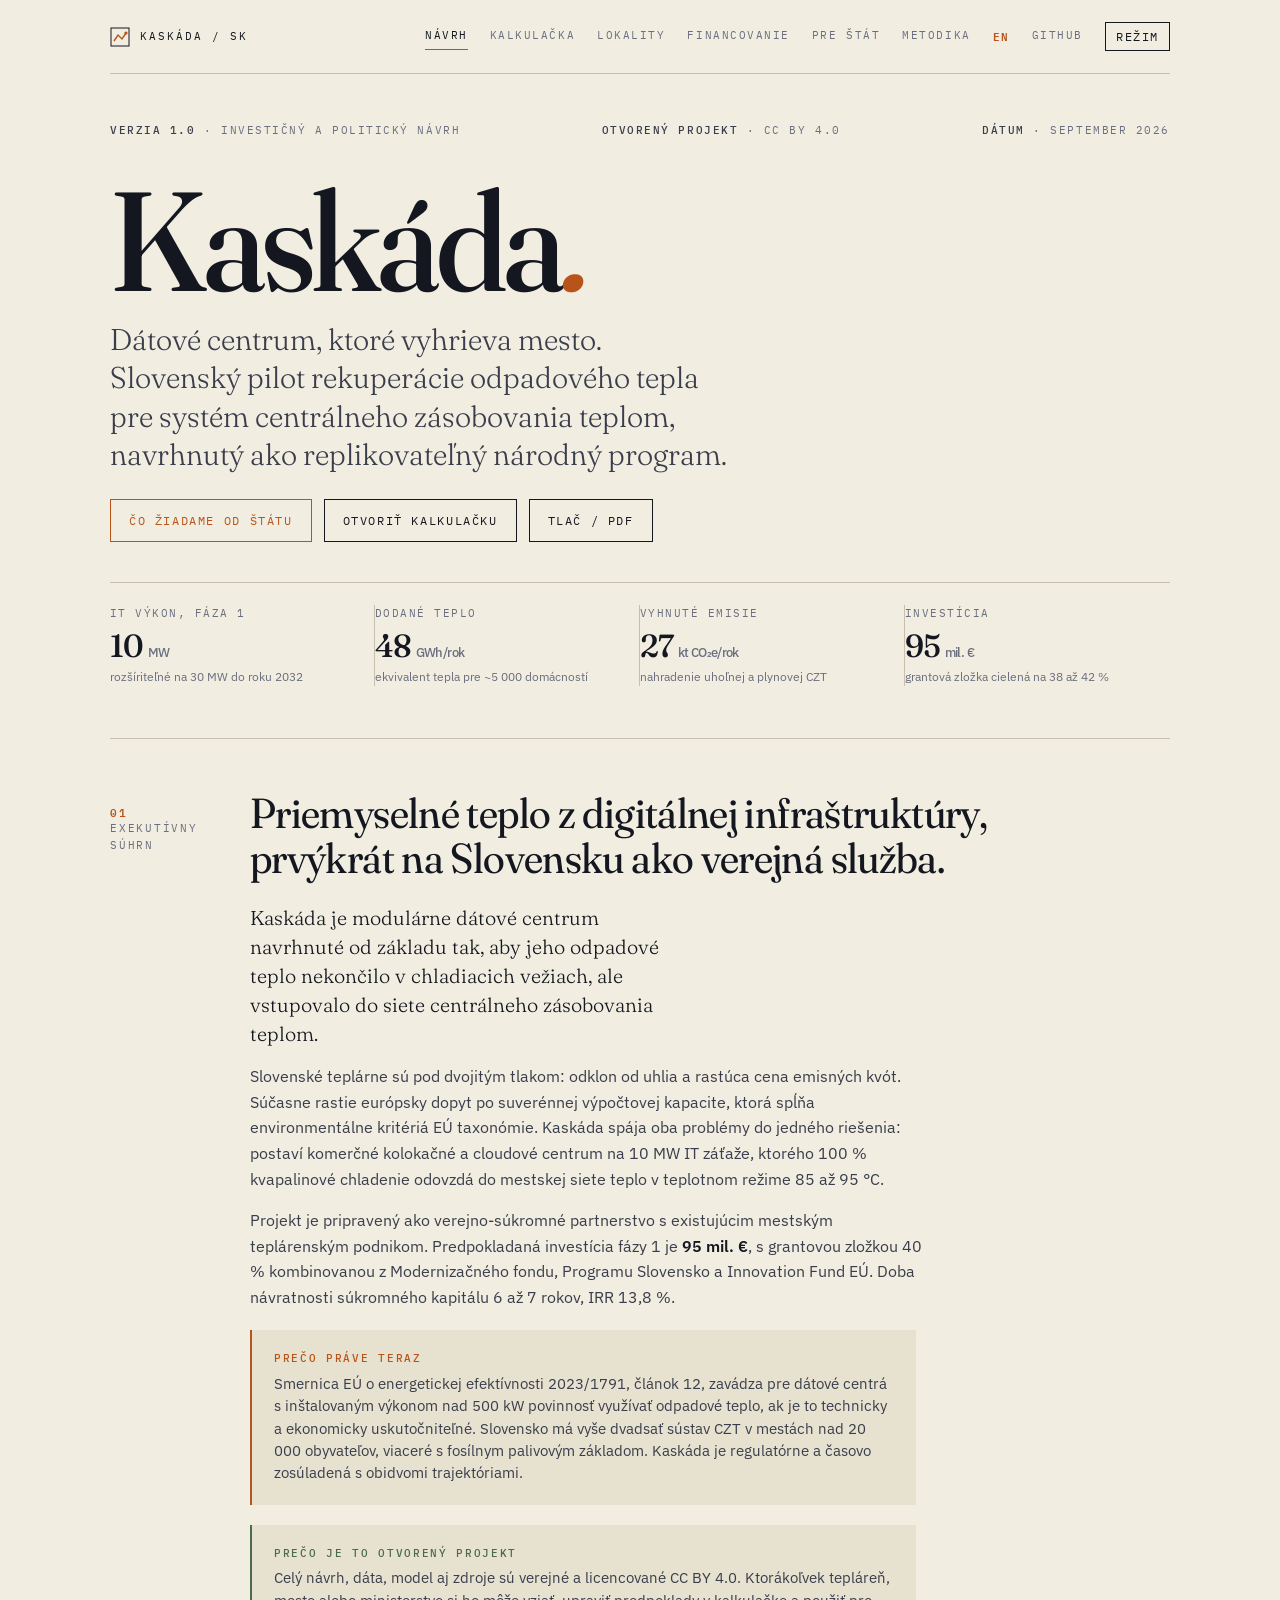
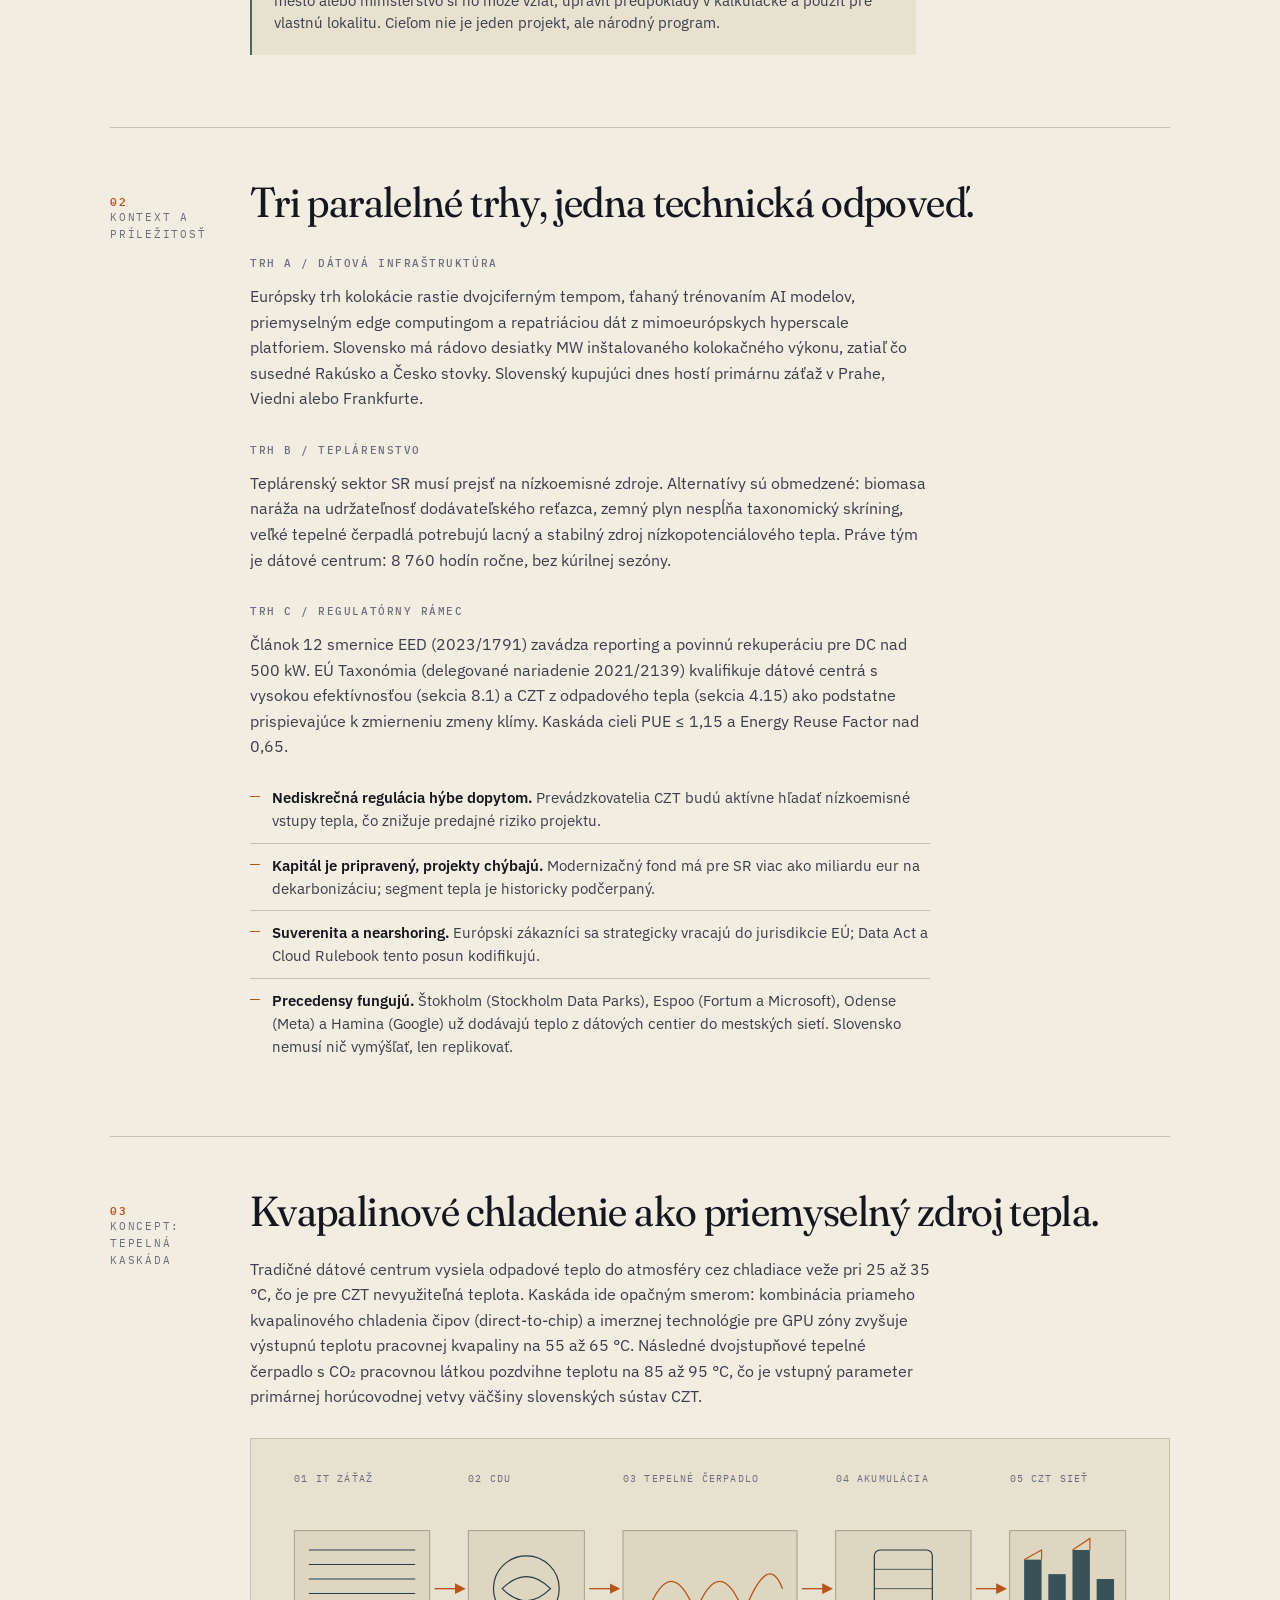
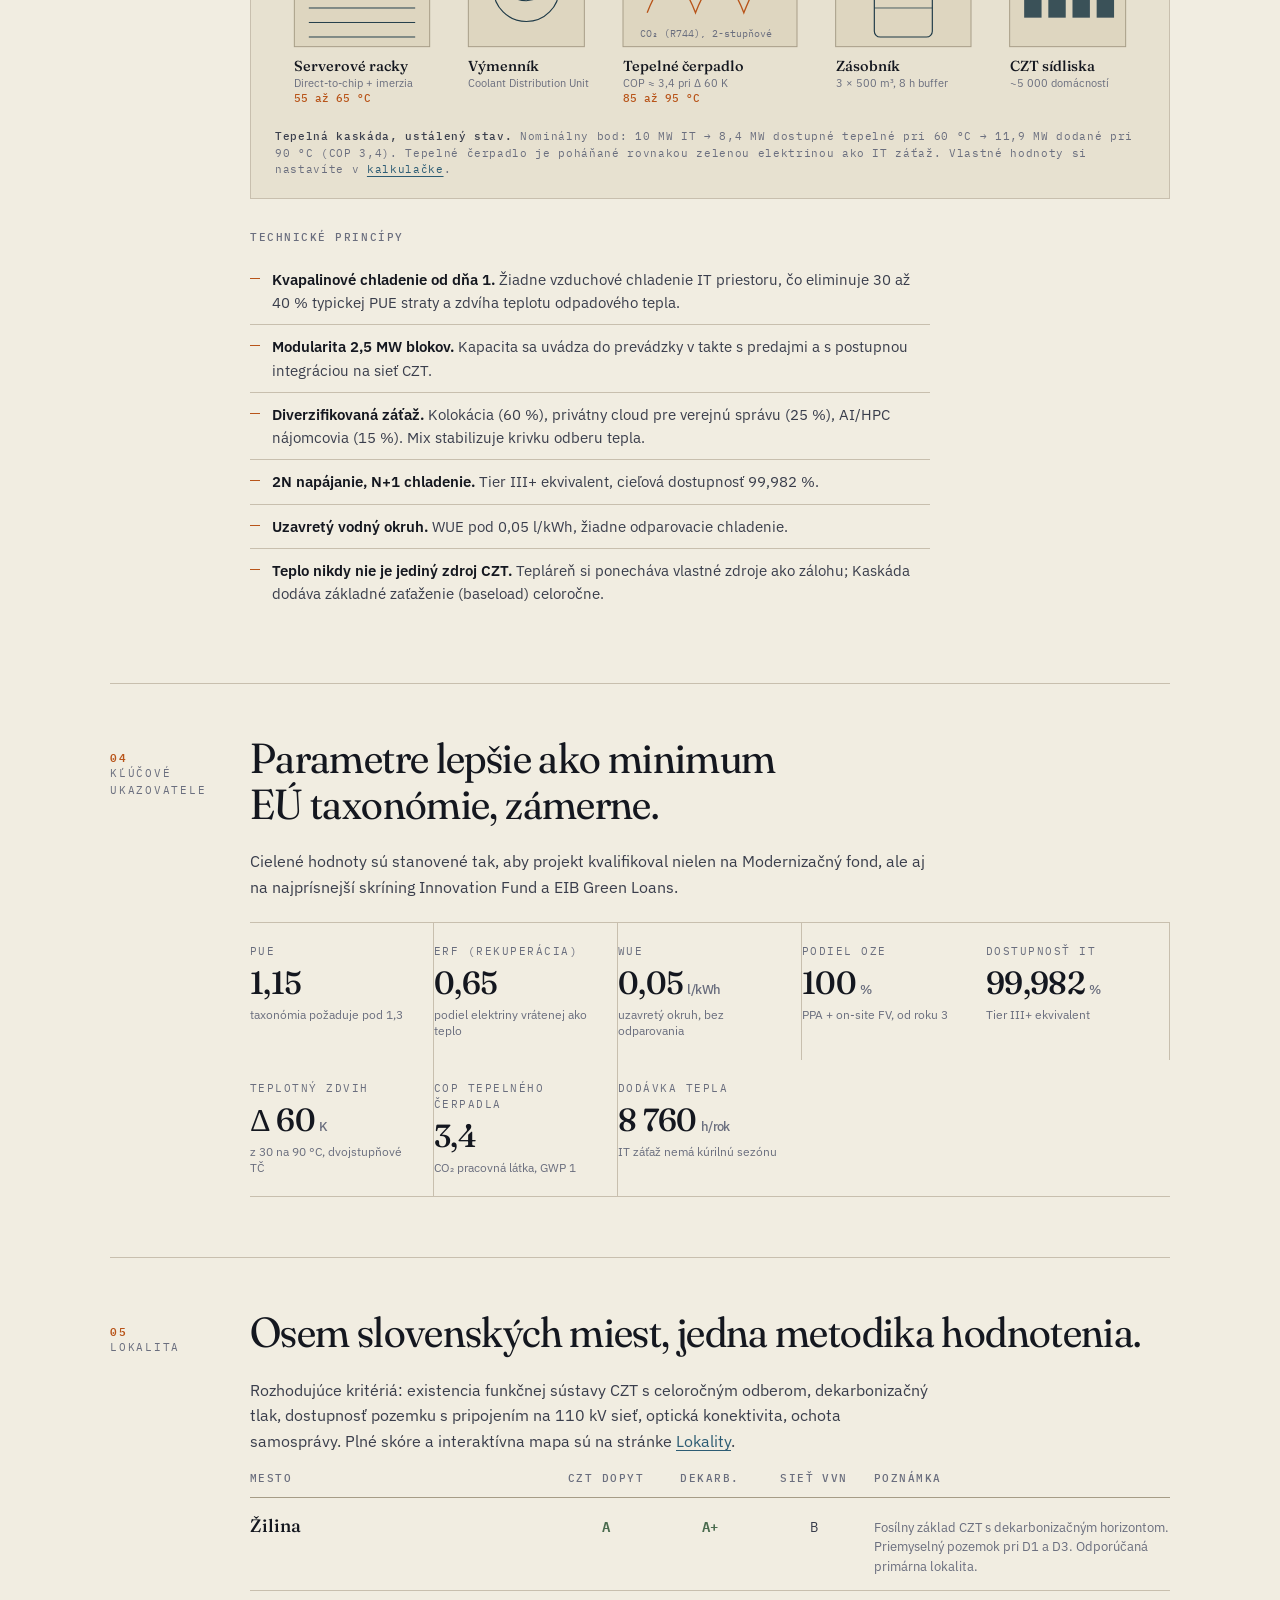
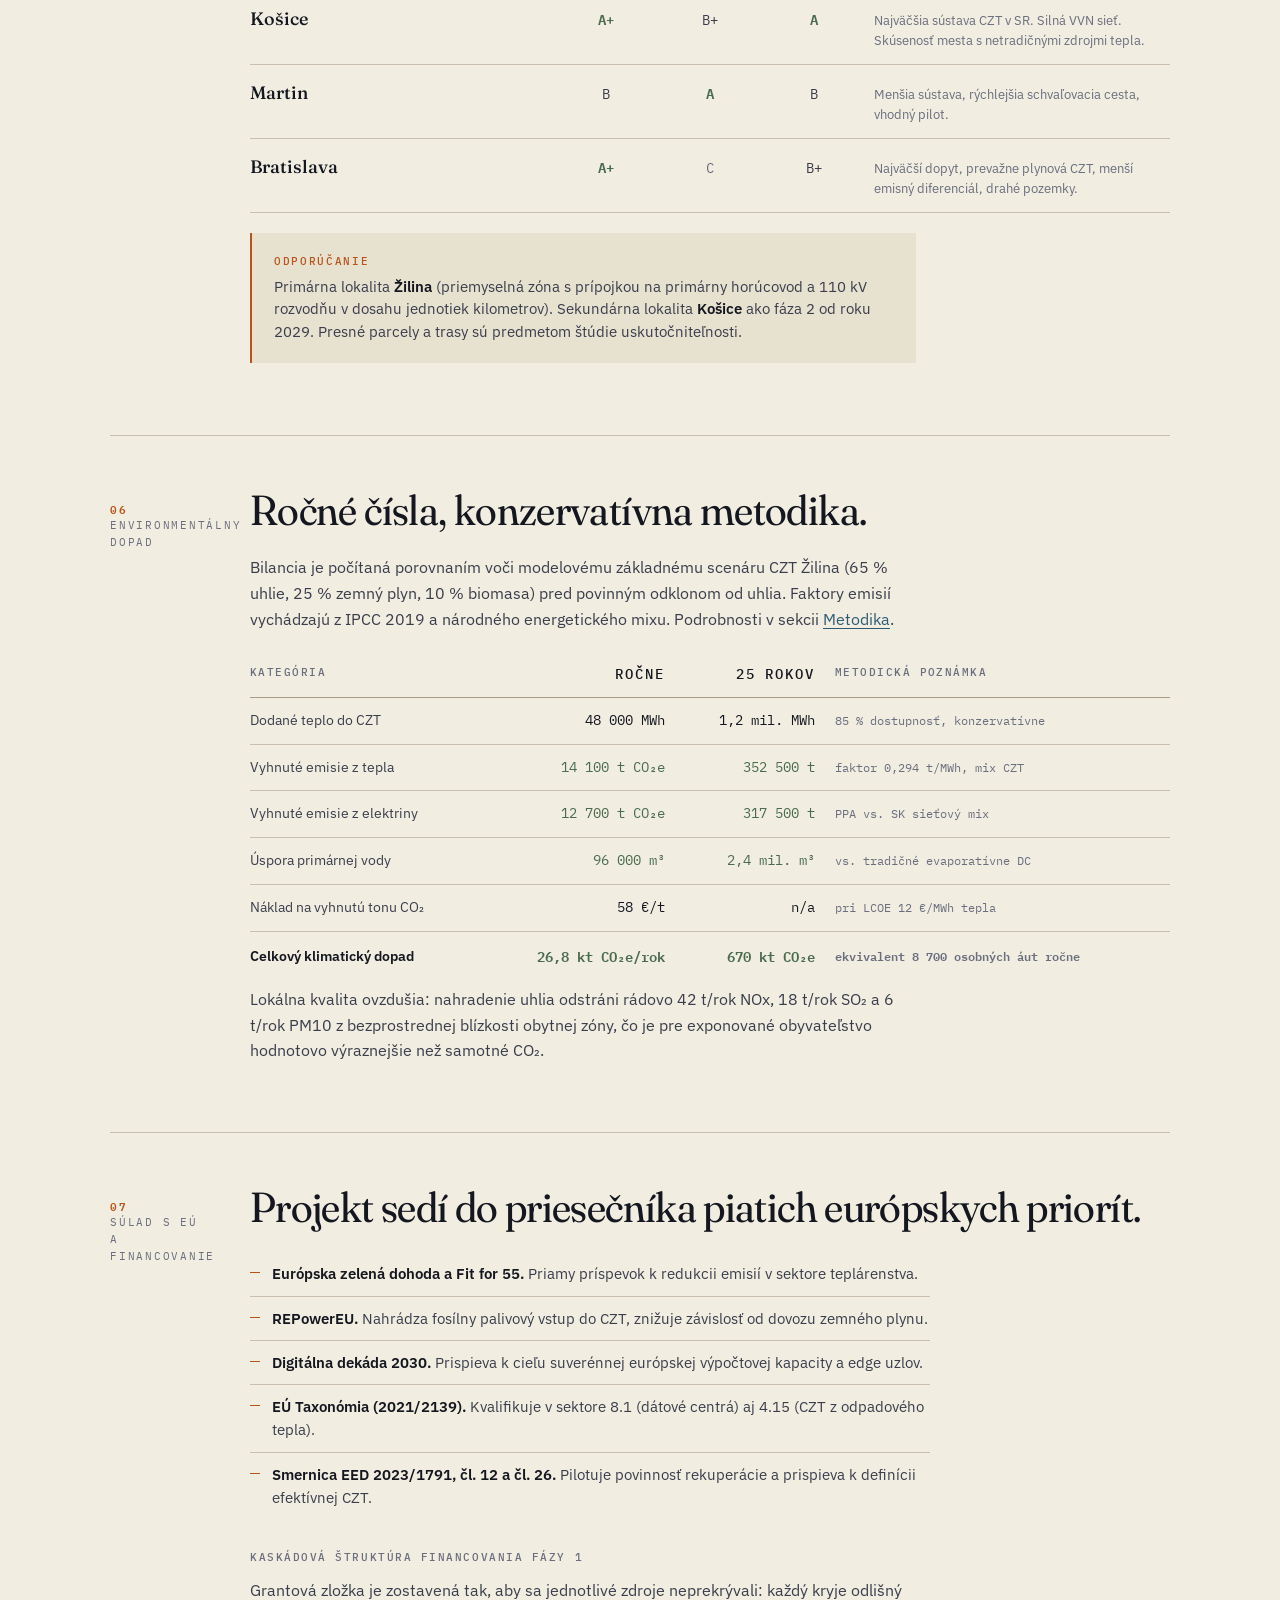
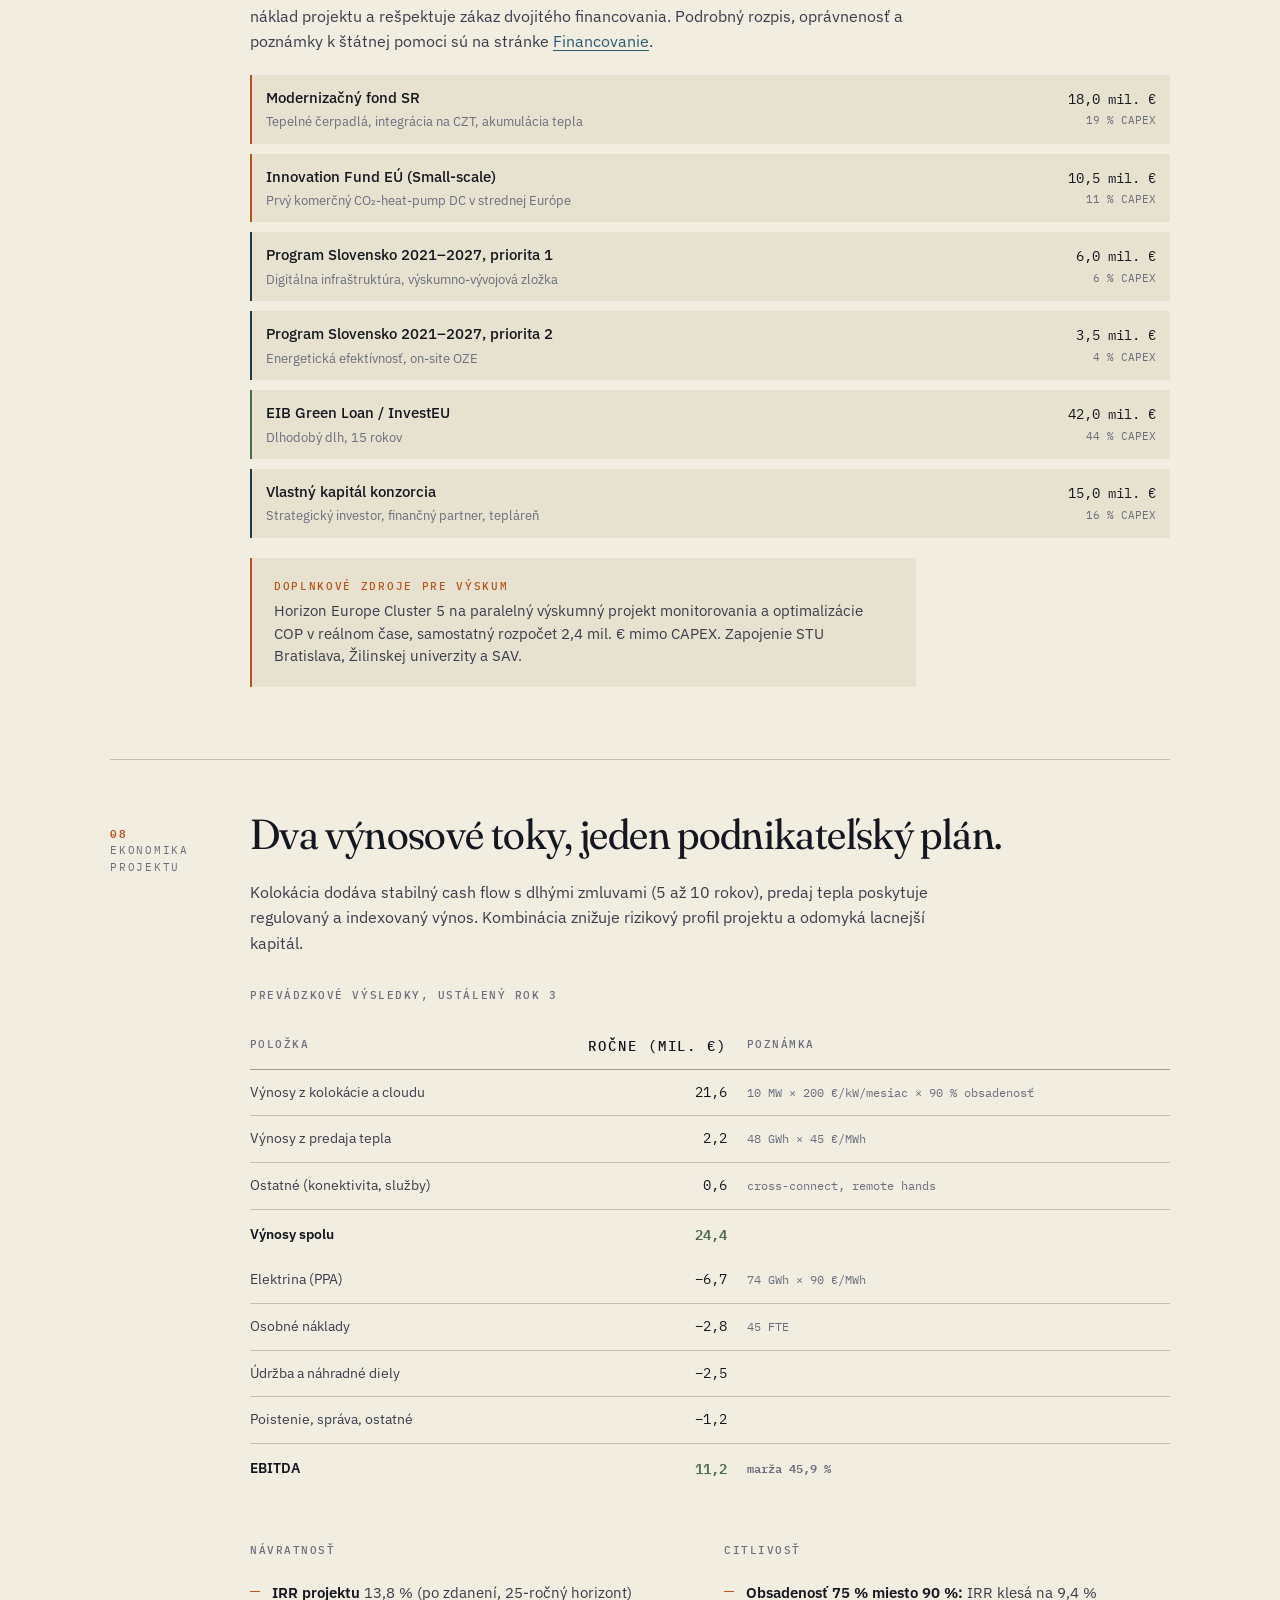
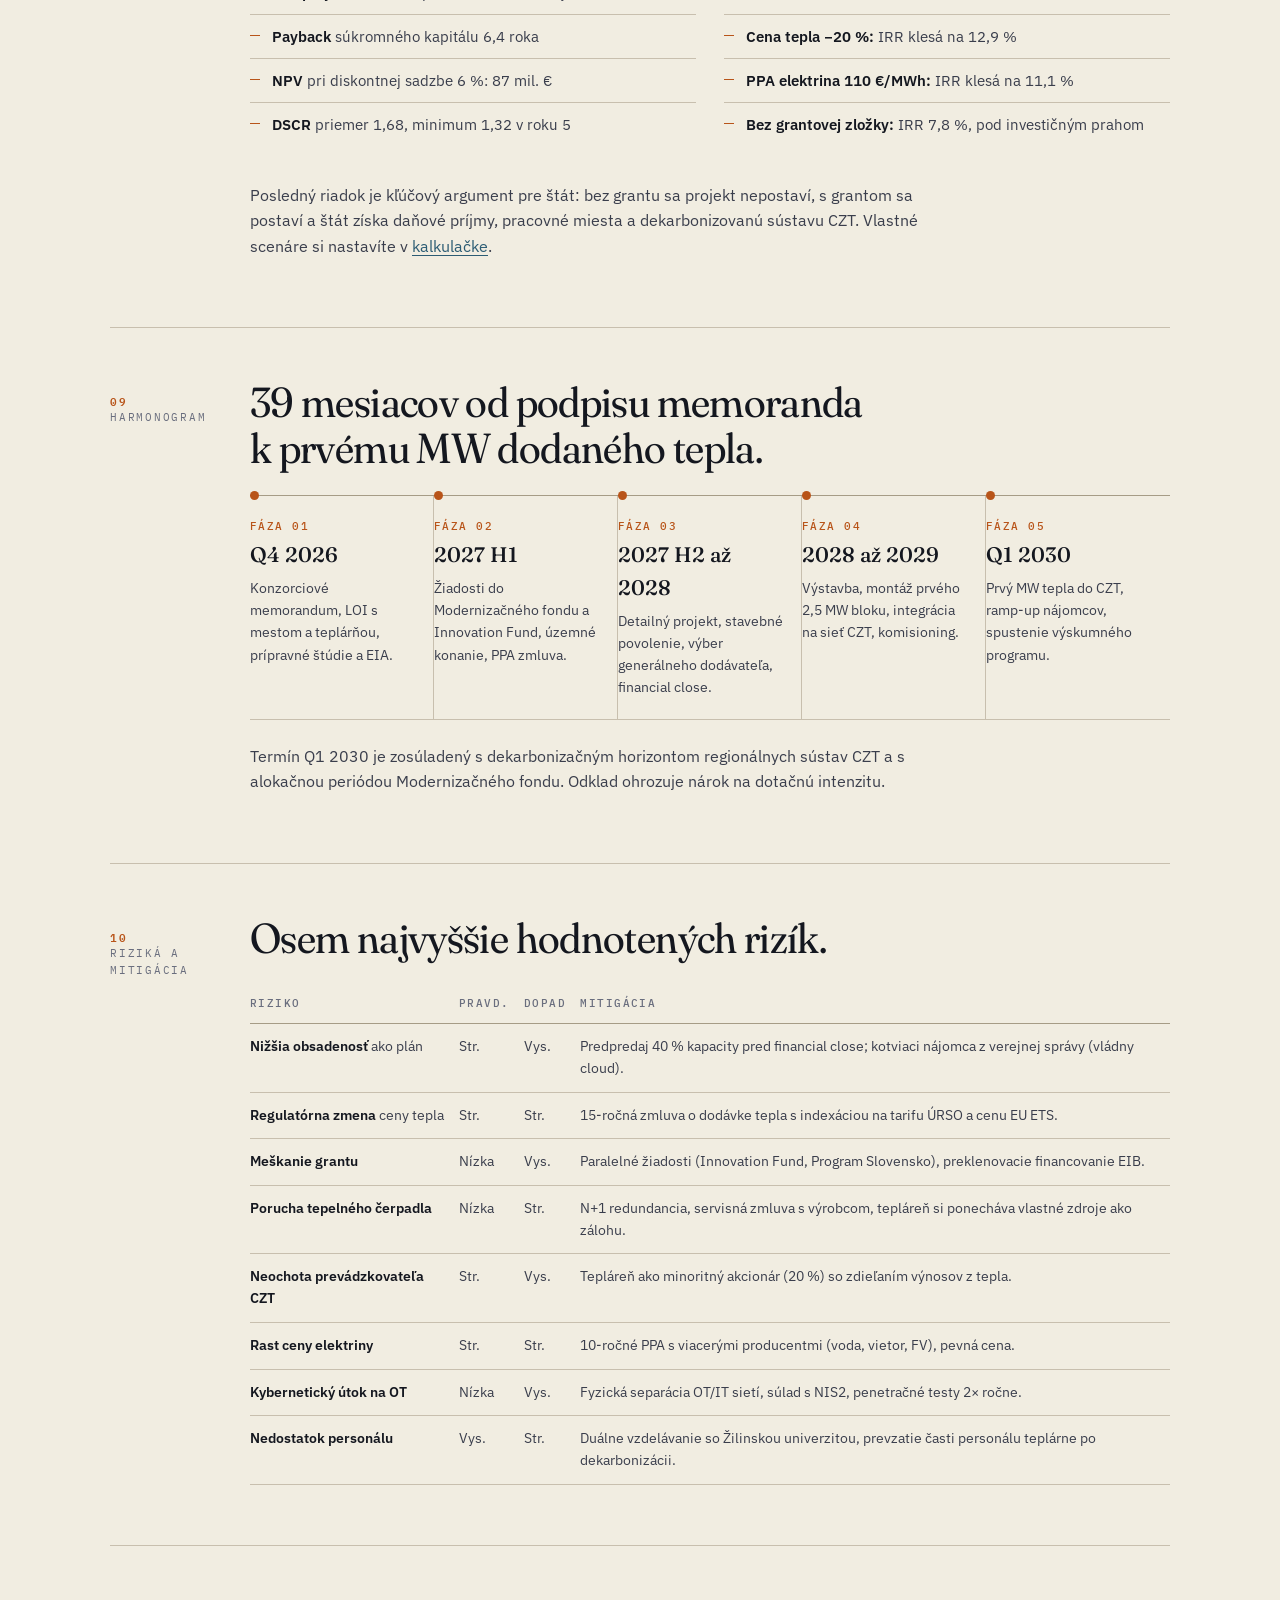
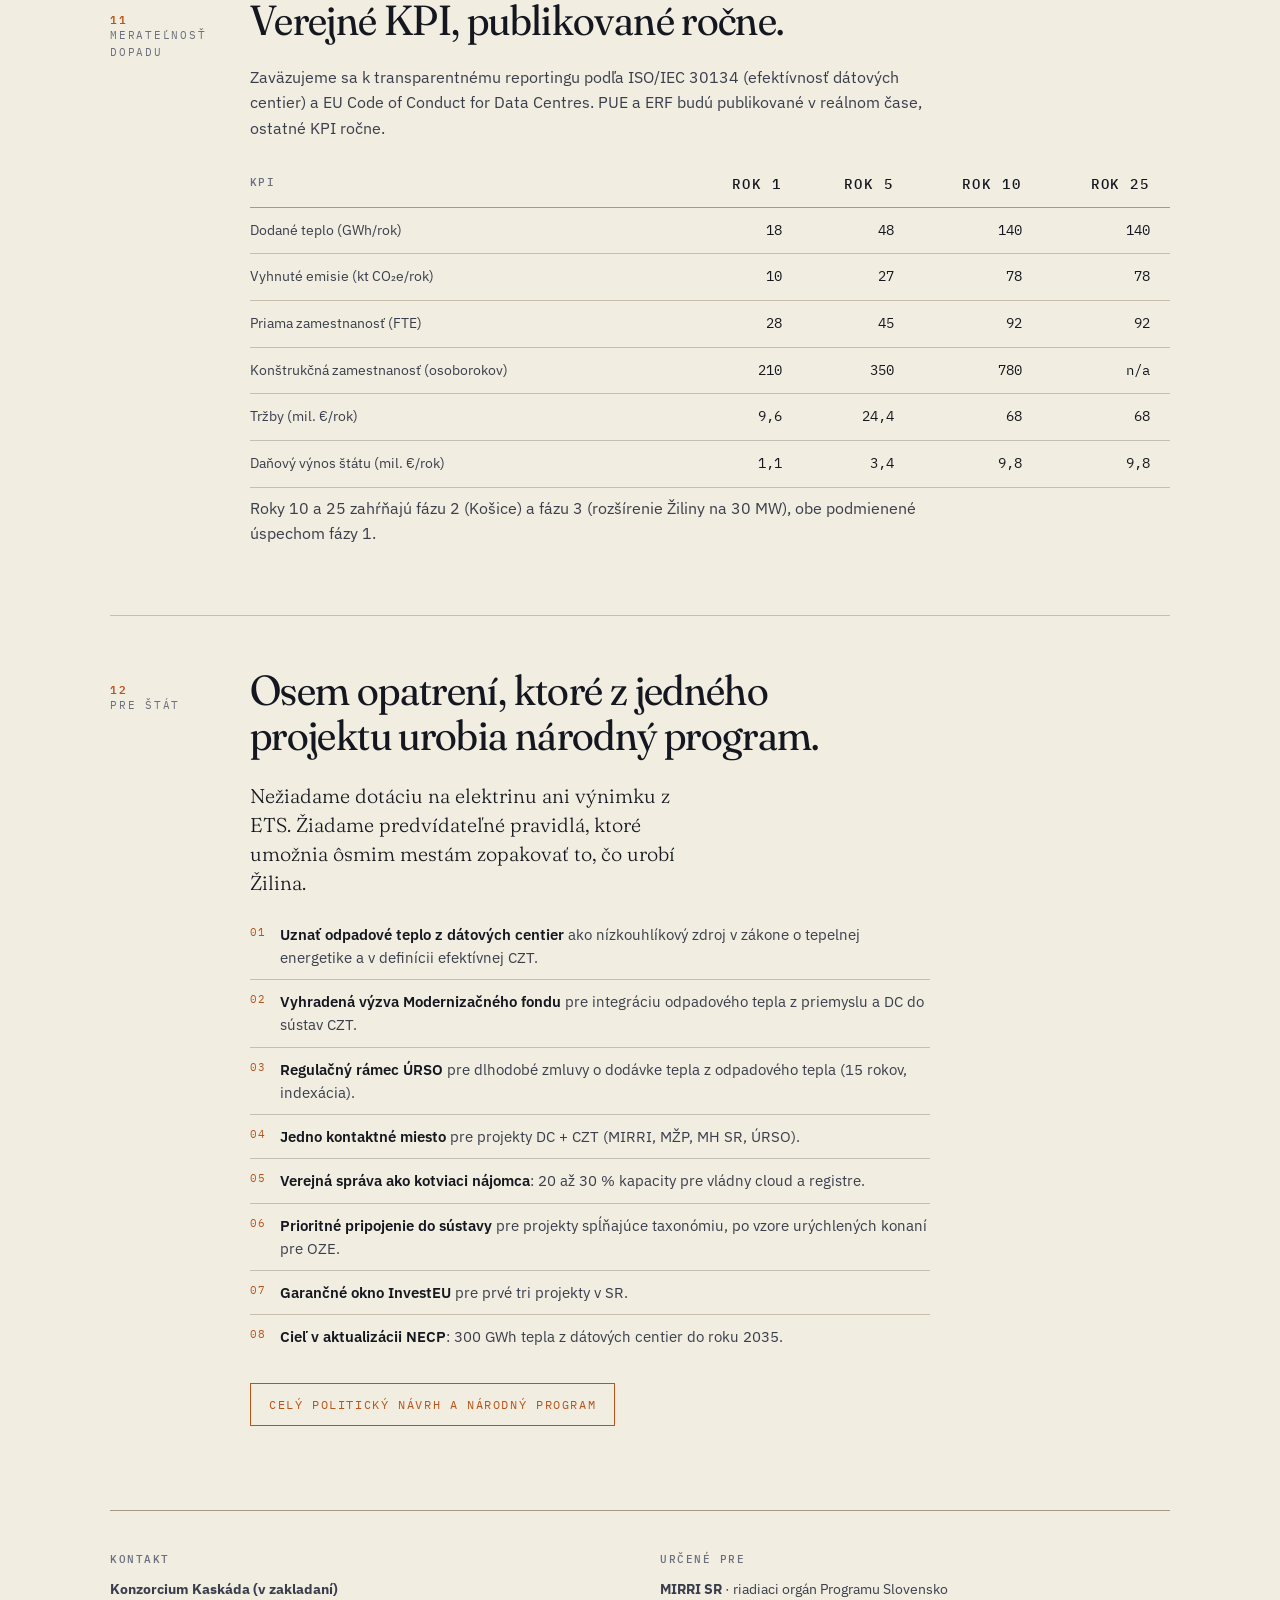
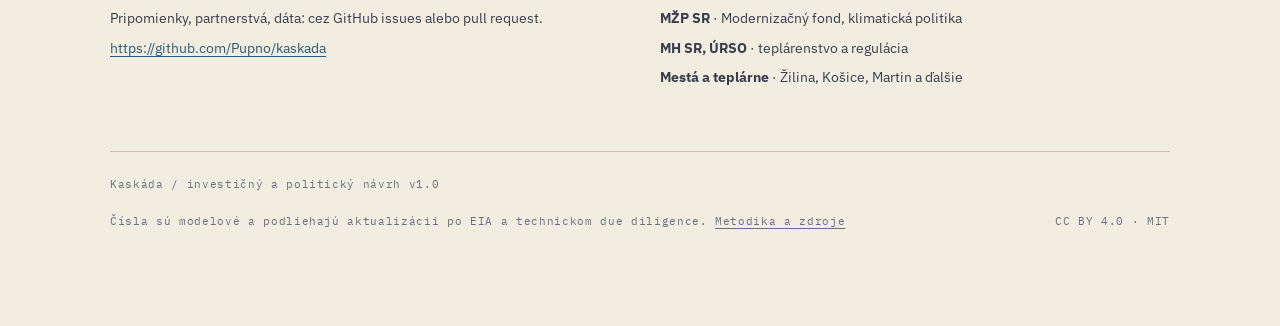
==== index.html @ b03d78ba "Kaskada: datove centrum ako mestska teplaren, otvoreny navrh pre Slovensko" ====
<!doctype html>
<html lang="sk">
<head>
<meta charset="utf-8">
<meta name="viewport" content="width=device-width, initial-scale=1">
<title>Kaskáda</title>
<meta name="description" content="Dátové centrum, ktoré vyhrieva mesto. Otvorený investičný a politický návrh rekuperácie odpadového tepla z dátových centier do sietí CZT na Slovensku, pripravený pre fondy EÚ.">
<meta property="og:title" content="Kaskáda: dátové centrum ako mestská tepláreň">
<meta property="og:description" content="10 MW IT, 48 GWh tepla ročne, 27 kt CO₂ menej. Otvorený návrh pre Slovensko a fondy EÚ.">
<meta property="og:type" content="website">
<link rel="icon" href="data:image/svg+xml,%3Csvg xmlns='http://www.w3.org/2000/svg' viewBox='0 0 20 20'%3E%3Crect x='1' y='1' width='18' height='18' fill='%23F1EDE1' stroke='%2314171F'/%3E%3Cpath d='M4 14 L8 8 L12 12 L16 6' fill='none' stroke='%23B85419' stroke-width='1.6'/%3E%3C/svg%3E">
<link rel="preconnect" href="https://fonts.googleapis.com">
<link rel="preconnect" href="https://fonts.gstatic.com" crossorigin>
<link rel="stylesheet" href="https://fonts.googleapis.com/css2?family=Fraunces:opsz,wght,SOFT,WONK@9..144,300..900,0..100,0..1&family=IBM+Plex+Mono:wght@400;500;600&family=IBM+Plex+Sans:wght@300;400;500;600;700&display=swap">
<link rel="stylesheet" href="./assets/css/site.css">
</head>
<body>
<div class="page">

<nav class="nav" aria-label="Hlavná navigácia">
  <a class="brand" href="./">
    <svg width="20" height="20" viewBox="0 0 20 20" aria-hidden="true"><rect x="1" y="1" width="18" height="18" fill="none" stroke="currentColor"/><path d="M4 14 L8 8 L12 12 L16 6" fill="none" stroke="#B85419" stroke-width="1.4"/><circle cx="16" cy="6" r="1.6" fill="#B85419"/></svg>
    <span>Kaskáda / SK</span>
  </a>
  <div class="nav-links">
    <a href="./">Návrh</a>
    <a href="./kalkulacka/">Kalkulačka</a>
    <a href="./lokality/">Lokality</a>
    <a href="./financovanie/">Financovanie</a>
    <a href="./pre-stat/">Pre štát</a>
    <a href="./metodika/">Metodika</a>
    <a class="lang" href="./en/">EN</a>
    <a class="gh" href="https://github.com/Pupno/kaskada">GitHub</a>
    <button class="btn" type="button" data-theme-toggle aria-label="Prepnúť tmavý režim" style="padding:6px 10px">Režim</button>
  </div>
</nav>

<header class="cover">
  <div class="cover-meta">
    <span><b>Verzia 1.0</b> · Investičný a politický návrh</span>
    <span><b>Otvorený projekt</b> · CC BY 4.0</span>
    <span><b>Dátum</b> · September 2026</span>
  </div>
  <div>
    <h1 class="title">Kaskáda<span class="amp">.</span></h1>
    <p class="subtitle">Dátové centrum, ktoré vyhrieva mesto. Slovenský pilot rekuperácie odpadového tepla pre systém centrálneho zásobovania teplom, navrhnutý ako replikovateľný národný program.</p>
    <div class="btn-row">
      <a class="btn accent" href="./pre-stat/">Čo žiadame od štátu</a>
      <a class="btn" href="./kalkulacka/">Otvoriť kalkulačku</a>
      <a class="btn" href="javascript:window.print()">Tlač / PDF</a>
    </div>
  </div>
  <div class="stats">
    <div class="stat"><span class="k">IT výkon, fáza 1</span><span class="v num">10<span class="unit">MW</span></span><span class="sub">rozšíriteľné na 30 MW do roku 2032</span></div>
    <div class="stat"><span class="k">Dodané teplo</span><span class="v num">48<span class="unit">GWh/rok</span></span><span class="sub">ekvivalent tepla pre ~5 000 domácností</span></div>
    <div class="stat"><span class="k">Vyhnuté emisie</span><span class="v num">27<span class="unit">kt CO₂e/rok</span></span><span class="sub">nahradenie uhoľnej a plynovej CZT</span></div>
    <div class="stat"><span class="k">Investícia</span><span class="v num">95<span class="unit">mil. €</span></span><span class="sub">grantová zložka cielená na 38 až 42 %</span></div>
  </div>
</header>

<section class="ch" id="suhrn">
  <div class="ch-num"><b>01</b> Exekutívny súhrn</div>
  <div class="ch-body">
    <h2>Priemyselné teplo z digitálnej infraštruktúry, prvýkrát na Slovensku ako verejná služba.</h2>
    <p class="lead">Kaskáda je modulárne dátové centrum navrhnuté od základu tak, aby jeho odpadové teplo nekončilo v chladiacich vežiach, ale vstupovalo do siete centrálneho zásobovania teplom.</p>
    <p>Slovenské teplárne sú pod dvojitým tlakom: odklon od uhlia a rastúca cena emisných kvót. Súčasne rastie európsky dopyt po suverénnej výpočtovej kapacite, ktorá spĺňa environmentálne kritériá EÚ taxonómie. Kaskáda spája oba problémy do jedného riešenia: postaví komerčné kolokačné a cloudové centrum na 10 MW IT záťaže, ktorého 100 % kvapalinové chladenie odovzdá do mestskej siete teplo v teplotnom režime 85 až 95 °C.</p>
    <p>Projekt je pripravený ako verejno-súkromné partnerstvo s existujúcim mestským teplárenským podnikom. Predpokladaná investícia fázy 1 je <strong>95 mil. €</strong>, s grantovou zložkou 40 % kombinovanou z Modernizačného fondu, Programu Slovensko a Innovation Fund EÚ. Doba návratnosti súkromného kapitálu 6 až 7 rokov, IRR 13,8 %.</p>
    <div class="callout">
      <span class="lbl">Prečo práve teraz</span>
      Smernica EÚ o energetickej efektívnosti 2023/1791, článok 12, zavádza pre dátové centrá s inštalovaným výkonom nad 500 kW povinnosť využívať odpadové teplo, ak je to technicky a ekonomicky uskutočniteľné. Slovensko má vyše dvadsať sústav CZT v mestách nad 20 000 obyvateľov, viaceré s fosílnym palivovým základom. Kaskáda je regulatórne a časovo zosúladená s obidvomi trajektóriami.
    </div>
    <div class="callout green">
      <span class="lbl">Prečo je to otvorený projekt</span>
      Celý návrh, dáta, model aj zdroje sú verejné a licencované CC BY 4.0. Ktorákoľvek tepláreň, mesto alebo ministerstvo si ho môže vziať, upraviť predpoklady v kalkulačke a použiť pre vlastnú lokalitu. Cieľom nie je jeden projekt, ale národný program.
    </div>
  </div>
</section>

<section class="ch" id="kontext">
  <div class="ch-num"><b>02</b> Kontext a príležitosť</div>
  <div class="ch-body">
    <h2>Tri paralelné trhy, jedna technická odpoveď.</h2>
    <h3 class="small-cap">Trh A / Dátová infraštruktúra</h3>
    <p>Európsky trh kolokácie rastie dvojciferným tempom, ťahaný trénovaním AI modelov, priemyselným edge computingom a repatriáciou dát z mimoeurópskych hyperscale platforiem. Slovensko má rádovo desiatky MW inštalovaného kolokačného výkonu, zatiaľ čo susedné Rakúsko a Česko stovky. Slovenský kupujúci dnes hostí primárnu záťaž v Prahe, Viedni alebo Frankfurte.</p>
    <h3 class="small-cap">Trh B / Teplárenstvo</h3>
    <p>Teplárenský sektor SR musí prejsť na nízkoemisné zdroje. Alternatívy sú obmedzené: biomasa naráža na udržateľnosť dodávateľského reťazca, zemný plyn nespĺňa taxonomický skríning, veľké tepelné čerpadlá potrebujú lacný a stabilný zdroj nízkopotenciálového tepla. Práve tým je dátové centrum: 8 760 hodín ročne, bez kúrilnej sezóny.</p>
    <h3 class="small-cap">Trh C / Regulatórny rámec</h3>
    <p>Článok 12 smernice EED (2023/1791) zavádza reporting a povinnú rekuperáciu pre DC nad 500 kW. EÚ Taxonómia (delegované nariadenie 2021/2139) kvalifikuje dátové centrá s vysokou efektívnosťou (sekcia 8.1) a CZT z odpadového tepla (sekcia 4.15) ako podstatne prispievajúce k zmierneniu zmeny klímy. Kaskáda cieli PUE ≤ 1,15 a Energy Reuse Factor nad 0,65.</p>
    <ul class="plain">
      <li><strong>Nediskrečná regulácia hýbe dopytom.</strong> Prevádzkovatelia CZT budú aktívne hľadať nízkoemisné vstupy tepla, čo znižuje predajné riziko projektu.</li>
      <li><strong>Kapitál je pripravený, projekty chýbajú.</strong> Modernizačný fond má pre SR viac ako miliardu eur na dekarbonizáciu; segment tepla je historicky podčerpaný.</li>
      <li><strong>Suverenita a nearshoring.</strong> Európski zákazníci sa strategicky vracajú do jurisdikcie EÚ; Data Act a Cloud Rulebook tento posun kodifikujú.</li>
      <li><strong>Precedensy fungujú.</strong> Štokholm (Stockholm Data Parks), Espoo (Fortum a Microsoft), Odense (Meta) a Hamina (Google) už dodávajú teplo z dátových centier do mestských sietí. Slovensko nemusí nič vymýšľať, len replikovať.</li>
    </ul>
  </div>
</section>

<section class="ch" id="koncept">
  <div class="ch-num"><b>03</b> Koncept: tepelná kaskáda</div>
  <div class="ch-body">
    <h2>Kvapalinové chladenie ako priemyselný zdroj tepla.</h2>
    <p>Tradičné dátové centrum vysiela odpadové teplo do atmosféry cez chladiace veže pri 25 až 35 °C, čo je pre CZT nevyužiteľná teplota. Kaskáda ide opačným smerom: kombinácia priameho kvapalinového chladenia čipov (direct-to-chip) a imerznej technológie pre GPU zóny zvyšuje výstupnú teplotu pracovnej kvapaliny na 55 až 65 °C. Následné dvojstupňové tepelné čerpadlo s CO₂ pracovnou látkou pozdvihne teplotu na 85 až 95 °C, čo je vstupný parameter primárnej horúcovodnej vetvy väčšiny slovenských sústav CZT.</p>

    <div class="diagram" role="img" aria-label="Diagram tepelnej kaskády od servera po sieť CZT">
      <svg viewBox="0 0 900 260" xmlns="http://www.w3.org/2000/svg">
        <defs><marker id="arr" viewBox="0 0 10 10" refX="8" refY="5" markerWidth="8" markerHeight="8" orient="auto"><path d="M0,0 L10,5 L0,10 z" fill="var(--accent)"/></marker></defs>
        <g font-family="IBM Plex Mono, monospace" font-size="10" fill="var(--ink-mute)" letter-spacing="1.2">
          <text x="20" y="20">01 IT ZÁŤAŽ</text><text x="200" y="20">02 CDU</text><text x="360" y="20">03 TEPELNÉ ČERPADLO</text><text x="580" y="20">04 AKUMULÁCIA</text><text x="760" y="20">05 CZT SIEŤ</text>
        </g>
        <g>
          <rect x="20" y="70" width="140" height="120" fill="var(--panel-2)" stroke="var(--rule-strong)"/>
          <g stroke="var(--primary)" fill="none"><line x1="35" y1="90" x2="145" y2="90"/><line x1="35" y1="105" x2="145" y2="105"/><line x1="35" y1="120" x2="145" y2="120"/><line x1="35" y1="135" x2="145" y2="135"/><line x1="35" y1="150" x2="145" y2="150"/><line x1="35" y1="165" x2="145" y2="165"/><line x1="35" y1="180" x2="145" y2="180"/></g>
          <text x="20" y="215" font-family="Fraunces, serif" font-size="15" font-weight="500" fill="var(--ink)">Serverové racky</text>
          <text x="20" y="232" font-family="IBM Plex Sans, sans-serif" font-size="11" fill="var(--ink-mute)">Direct-to-chip + imerzia</text>
          <text x="20" y="247" font-family="IBM Plex Mono, monospace" font-size="11" fill="var(--accent)" font-weight="500">55 až 65 °C</text>
        </g>
        <path d="M 165 130 L 195 130" stroke="var(--accent)" stroke-width="1.4" marker-end="url(#arr)" fill="none"/>
        <g>
          <rect x="200" y="70" width="120" height="120" fill="var(--panel-2)" stroke="var(--rule-strong)"/>
          <circle cx="260" cy="130" r="34" fill="none" stroke="var(--primary)" stroke-width="1.2"/>
          <path d="M235 130 Q 260 105 285 130 Q 260 155 235 130 Z" fill="none" stroke="var(--primary)" stroke-width="1.2"/>
          <text x="200" y="215" font-family="Fraunces, serif" font-size="15" font-weight="500" fill="var(--ink)">Výmenník</text>
          <text x="200" y="232" font-family="IBM Plex Sans, sans-serif" font-size="11" fill="var(--ink-mute)">Coolant Distribution Unit</text>
        </g>
        <path d="M 325 130 L 355 130" stroke="var(--accent)" stroke-width="1.4" marker-end="url(#arr)" fill="none"/>
        <g>
          <rect x="360" y="70" width="180" height="120" fill="var(--panel-2)" stroke="var(--rule-strong)"/>
          <path d="M 385 155 Q 410 90 435 155 Q 460 90 485 155 Q 510 90 525 130" fill="none" stroke="var(--accent)" stroke-width="1.4"/>
          <text x="378" y="180" font-family="IBM Plex Mono, monospace" font-size="10" fill="var(--ink-mute)">CO₂ (R744), 2-stupňové</text>
          <text x="360" y="215" font-family="Fraunces, serif" font-size="15" font-weight="500" fill="var(--ink)">Tepelné čerpadlo</text>
          <text x="360" y="232" font-family="IBM Plex Sans, sans-serif" font-size="11" fill="var(--ink-mute)">COP ≈ 3,4 pri Δ 60 K</text>
          <text x="360" y="247" font-family="IBM Plex Mono, monospace" font-size="11" fill="var(--accent)" font-weight="500">85 až 95 °C</text>
        </g>
        <path d="M 545 130 L 575 130" stroke="var(--accent)" stroke-width="1.4" marker-end="url(#arr)" fill="none"/>
        <g>
          <rect x="580" y="70" width="140" height="120" fill="var(--panel-2)" stroke="var(--rule-strong)"/>
          <rect x="620" y="90" width="60" height="90" rx="6" fill="none" stroke="var(--primary)" stroke-width="1.2"/>
          <line x1="620" y1="110" x2="680" y2="110" stroke="var(--primary)" stroke-width=".8"/><line x1="620" y1="130" x2="680" y2="130" stroke="var(--primary)" stroke-width=".8"/><line x1="620" y1="150" x2="680" y2="150" stroke="var(--primary)" stroke-width=".8"/>
          <text x="580" y="215" font-family="Fraunces, serif" font-size="15" font-weight="500" fill="var(--ink)">Zásobník</text>
          <text x="580" y="232" font-family="IBM Plex Sans, sans-serif" font-size="11" fill="var(--ink-mute)">3 × 500 m³, 8 h buffer</text>
        </g>
        <path d="M 725 130 L 755 130" stroke="var(--accent)" stroke-width="1.4" marker-end="url(#arr)" fill="none"/>
        <g>
          <rect x="760" y="70" width="120" height="120" fill="var(--panel-2)" stroke="var(--rule-strong)"/>
          <g fill="var(--primary)" opacity=".85"><rect x="775" y="100" width="18" height="60"/><rect x="800" y="115" width="18" height="45"/><rect x="825" y="90" width="18" height="70"/><rect x="850" y="120" width="18" height="40"/></g>
          <path d="M 775 100 L 793 90 L 793 100 M 825 90 L 843 78 L 843 90" fill="none" stroke="var(--accent)" stroke-width="1.2"/>
          <text x="760" y="215" font-family="Fraunces, serif" font-size="15" font-weight="500" fill="var(--ink)">CZT sídliska</text>
          <text x="760" y="232" font-family="IBM Plex Sans, sans-serif" font-size="11" fill="var(--ink-mute)">~5 000 domácností</text>
        </g>
      </svg>
      <div class="diagram-caption"><b>Tepelná kaskáda, ustálený stav.</b> Nominálny bod: 10 MW IT → 8,4 MW dostupné tepelné pri 60 °C → 11,9 MW dodané pri 90 °C (COP 3,4). Tepelné čerpadlo je poháňané rovnakou zelenou elektrinou ako IT záťaž. Vlastné hodnoty si nastavíte v <a href="./kalkulacka/">kalkulačke</a>.</div>
    </div>

    <h3 class="small-cap">Technické princípy</h3>
    <ul class="plain">
      <li><strong>Kvapalinové chladenie od dňa 1.</strong> Žiadne vzduchové chladenie IT priestoru, čo eliminuje 30 až 40 % typickej PUE straty a zdvíha teplotu odpadového tepla.</li>
      <li><strong>Modularita 2,5 MW blokov.</strong> Kapacita sa uvádza do prevádzky v takte s predajmi a s postupnou integráciou na sieť CZT.</li>
      <li><strong>Diverzifikovaná záťaž.</strong> Kolokácia (60 %), privátny cloud pre verejnú správu (25 %), AI/HPC nájomcovia (15 %). Mix stabilizuje krivku odberu tepla.</li>
      <li><strong>2N napájanie, N+1 chladenie.</strong> Tier III+ ekvivalent, cieľová dostupnosť 99,982 %.</li>
      <li><strong>Uzavretý vodný okruh.</strong> WUE pod 0,05 l/kWh, žiadne odparovacie chladenie.</li>
      <li><strong>Teplo nikdy nie je jediný zdroj CZT.</strong> Tepláreň si ponecháva vlastné zdroje ako zálohu; Kaskáda dodáva základné zaťaženie (baseload) celoročne.</li>
    </ul>
  </div>
</section>

<section class="ch" id="kpi">
  <div class="ch-num"><b>04</b> Kľúčové ukazovatele</div>
  <div class="ch-body">
    <h2>Parametre lepšie ako minimum EÚ taxonómie, zámerne.</h2>
    <p>Cielené hodnoty sú stanovené tak, aby projekt kvalifikoval nielen na Modernizačný fond, ale aj na najprísnejší skríning Innovation Fund a EIB Green Loans.</p>
    <div class="kpi-grid">
      <div class="kpi"><span class="k">PUE</span><span class="v num">1,15</span><span class="sub">taxonómia požaduje pod 1,3</span></div>
      <div class="kpi"><span class="k">ERF (rekuperácia)</span><span class="v num">0,65</span><span class="sub">podiel elektriny vrátenej ako teplo</span></div>
      <div class="kpi"><span class="k">WUE</span><span class="v num">0,05<span class="unit">l/kWh</span></span><span class="sub">uzavretý okruh, bez odparovania</span></div>
      <div class="kpi"><span class="k">Podiel OZE</span><span class="v num">100<span class="unit">%</span></span><span class="sub">PPA + on-site FV, od roku 3</span></div>
      <div class="kpi"><span class="k">Dostupnosť IT</span><span class="v num">99,982<span class="unit">%</span></span><span class="sub">Tier III+ ekvivalent</span></div>
      <div class="kpi"><span class="k">Teplotný zdvih</span><span class="v num">Δ 60<span class="unit">K</span></span><span class="sub">z 30 na 90 °C, dvojstupňové TČ</span></div>
      <div class="kpi"><span class="k">COP tepelného čerpadla</span><span class="v num">3,4</span><span class="sub">CO₂ pracovná látka, GWP 1</span></div>
      <div class="kpi"><span class="k">Dodávka tepla</span><span class="v num">8 760<span class="unit">h/rok</span></span><span class="sub">IT záťaž nemá kúrilnú sezónu</span></div>
    </div>
  </div>
</section>

<section class="ch" id="lokalita">
  <div class="ch-num"><b>05</b> Lokalita</div>
  <div class="ch-body">
    <h2>Osem slovenských miest, jedna metodika hodnotenia.</h2>
    <p>Rozhodujúce kritériá: existencia funkčnej sústavy CZT s celoročným odberom, dekarbonizačný tlak, dostupnosť pozemku s pripojením na 110 kV sieť, optická konektivita, ochota samosprávy. Plné skóre a interaktívna mapa sú na stránke <a href="./lokality/">Lokality</a>.</p>
    <div class="compare">
      <div class="row head"><span class="name">Mesto</span><span class="score">CZT dopyt</span><span class="score">Dekarb.</span><span class="score">Sieť VVN</span><span class="note">Poznámka</span></div>
      <div class="row"><span class="name">Žilina</span><span class="score hi">A</span><span class="score hi">A+</span><span class="score">B</span><span class="note">Fosílny základ CZT s dekarbonizačným horizontom. Priemyselný pozemok pri D1 a D3. Odporúčaná primárna lokalita.</span></div>
      <div class="row"><span class="name">Košice</span><span class="score hi">A+</span><span class="score">B+</span><span class="score hi">A</span><span class="note">Najväčšia sústava CZT v SR. Silná VVN sieť. Skúsenosť mesta s netradičnými zdrojmi tepla.</span></div>
      <div class="row"><span class="name">Martin</span><span class="score">B</span><span class="score hi">A</span><span class="score">B</span><span class="note">Menšia sústava, rýchlejšia schvaľovacia cesta, vhodný pilot.</span></div>
      <div class="row"><span class="name">Bratislava</span><span class="score hi">A+</span><span class="score lo">C</span><span class="score">B+</span><span class="note">Najväčší dopyt, prevažne plynová CZT, menší emisný diferenciál, drahé pozemky.</span></div>
    </div>
    <div class="callout">
      <span class="lbl">Odporúčanie</span>
      Primárna lokalita <strong>Žilina</strong> (priemyselná zóna s prípojkou na primárny horúcovod a 110 kV rozvodňu v dosahu jednotiek kilometrov). Sekundárna lokalita <strong>Košice</strong> ako fáza 2 od roku 2029. Presné parcely a trasy sú predmetom štúdie uskutočniteľnosti.
    </div>
  </div>
</section>

<section class="ch" id="dopad">
  <div class="ch-num"><b>06</b> Environmentálny dopad</div>
  <div class="ch-body">
    <h2>Ročné čísla, konzervatívna metodika.</h2>
    <p>Bilancia je počítaná porovnaním voči modelovému základnému scenáru CZT Žilina (65 % uhlie, 25 % zemný plyn, 10 % biomasa) pred povinným odklonom od uhlia. Faktory emisií vychádzajú z IPCC 2019 a národného energetického mixu. Podrobnosti v sekcii <a href="./metodika/">Metodika</a>.</p>
    <div class="table-wrap">
      <table>
        <thead><tr><th>Kategória</th><th class="num">Ročne</th><th class="num">25 rokov</th><th>Metodická poznámka</th></tr></thead>
        <tbody>
          <tr><td>Dodané teplo do CZT</td><td class="num">48 000 MWh</td><td class="num">1,2 mil. MWh</td><td><em>85 % dostupnosť, konzervatívne</em></td></tr>
          <tr><td>Vyhnuté emisie z tepla</td><td class="num pos">14 100 t CO₂e</td><td class="num pos">352 500 t</td><td><em>faktor 0,294 t/MWh, mix CZT</em></td></tr>
          <tr><td>Vyhnuté emisie z elektriny</td><td class="num pos">12 700 t CO₂e</td><td class="num pos">317 500 t</td><td><em>PPA vs. SK sieťový mix</em></td></tr>
          <tr><td>Úspora primárnej vody</td><td class="num pos">96 000 m³</td><td class="num pos">2,4 mil. m³</td><td><em>vs. tradičné evaporatívne DC</em></td></tr>
          <tr><td>Náklad na vyhnutú tonu CO₂</td><td class="num">58 €/t</td><td class="num">n/a</td><td><em>pri LCOE 12 €/MWh tepla</em></td></tr>
          <tr class="total"><td>Celkový klimatický dopad</td><td class="num pos">26,8 kt CO₂e/rok</td><td class="num pos">670 kt CO₂e</td><td><em>ekvivalent 8 700 osobných áut ročne</em></td></tr>
        </tbody>
      </table>
    </div>
    <p>Lokálna kvalita ovzdušia: nahradenie uhlia odstráni rádovo 42 t/rok NOx, 18 t/rok SO₂ a 6 t/rok PM10 z bezprostrednej blízkosti obytnej zóny, čo je pre exponované obyvateľstvo hodnotovo výraznejšie než samotné CO₂.</p>
  </div>
</section>

<section class="ch" id="financovanie">
  <div class="ch-num"><b>07</b> Súlad s EÚ a financovanie</div>
  <div class="ch-body">
    <h2>Projekt sedí do priesečníka piatich európskych priorít.</h2>
    <ul class="plain">
      <li><strong>Európska zelená dohoda a Fit for 55.</strong> Priamy príspevok k redukcii emisií v sektore teplárenstva.</li>
      <li><strong>REPowerEU.</strong> Nahrádza fosílny palivový vstup do CZT, znižuje závislosť od dovozu zemného plynu.</li>
      <li><strong>Digitálna dekáda 2030.</strong> Prispieva k cieľu suverénnej európskej výpočtovej kapacity a edge uzlov.</li>
      <li><strong>EÚ Taxonómia (2021/2139).</strong> Kvalifikuje v sektore 8.1 (dátové centrá) aj 4.15 (CZT z odpadového tepla).</li>
      <li><strong>Smernica EED 2023/1791, čl. 12 a čl. 26.</strong> Pilotuje povinnosť rekuperácie a prispieva k definícii efektívnej CZT.</li>
    </ul>
    <h3 class="small-cap">Kaskádová štruktúra financovania fázy 1</h3>
    <p>Grantová zložka je zostavená tak, aby sa jednotlivé zdroje neprekrývali: každý kryje odlišný náklad projektu a rešpektuje zákaz dvojitého financovania. Podrobný rozpis, oprávnenosť a poznámky k štátnej pomoci sú na stránke <a href="./financovanie/">Financovanie</a>.</p>
    <div class="stack">
      <div class="stack-row accent"><span class="lbl">Modernizačný fond SR<small>Tepelné čerpadlá, integrácia na CZT, akumulácia tepla</small></span><span class="amt">18,0 mil. €<small>19 % CAPEX</small></span></div>
      <div class="stack-row accent"><span class="lbl">Innovation Fund EÚ (Small-scale)<small>Prvý komerčný CO₂-heat-pump DC v strednej Európe</small></span><span class="amt">10,5 mil. €<small>11 % CAPEX</small></span></div>
      <div class="stack-row"><span class="lbl">Program Slovensko 2021–2027, priorita 1<small>Digitálna infraštruktúra, výskumno-vývojová zložka</small></span><span class="amt">6,0 mil. €<small>6 % CAPEX</small></span></div>
      <div class="stack-row"><span class="lbl">Program Slovensko 2021–2027, priorita 2<small>Energetická efektívnosť, on-site OZE</small></span><span class="amt">3,5 mil. €<small>4 % CAPEX</small></span></div>
      <div class="stack-row green"><span class="lbl">EIB Green Loan / InvestEU<small>Dlhodobý dlh, 15 rokov</small></span><span class="amt">42,0 mil. €<small>44 % CAPEX</small></span></div>
      <div class="stack-row"><span class="lbl">Vlastný kapitál konzorcia<small>Strategický investor, finančný partner, tepláreň</small></span><span class="amt">15,0 mil. €<small>16 % CAPEX</small></span></div>
    </div>
    <div class="callout">
      <span class="lbl">Doplnkové zdroje pre výskum</span>
      Horizon Europe Cluster 5 na paralelný výskumný projekt monitorovania a optimalizácie COP v reálnom čase, samostatný rozpočet 2,4 mil. € mimo CAPEX. Zapojenie STU Bratislava, Žilinskej univerzity a SAV.
    </div>
  </div>
</section>

<section class="ch" id="ekonomika">
  <div class="ch-num"><b>08</b> Ekonomika projektu</div>
  <div class="ch-body">
    <h2>Dva výnosové toky, jeden podnikateľský plán.</h2>
    <p>Kolokácia dodáva stabilný cash flow s dlhými zmluvami (5 až 10 rokov), predaj tepla poskytuje regulovaný a indexovaný výnos. Kombinácia znižuje rizikový profil projektu a odomyká lacnejší kapitál.</p>
    <h3 class="small-cap">Prevádzkové výsledky, ustálený rok 3</h3>
    <div class="table-wrap">
      <table>
        <thead><tr><th>Položka</th><th class="num">Ročne (mil. €)</th><th>Poznámka</th></tr></thead>
        <tbody>
          <tr><td>Výnosy z kolokácie a cloudu</td><td class="num">21,6</td><td><em>10 MW × 200 €/kW/mesiac × 90 % obsadenosť</em></td></tr>
          <tr><td>Výnosy z predaja tepla</td><td class="num">2,2</td><td><em>48 GWh × 45 €/MWh</em></td></tr>
          <tr><td>Ostatné (konektivita, služby)</td><td class="num">0,6</td><td><em>cross-connect, remote hands</em></td></tr>
          <tr class="total"><td>Výnosy spolu</td><td class="num pos">24,4</td><td></td></tr>
          <tr><td>Elektrina (PPA)</td><td class="num">−6,7</td><td><em>74 GWh × 90 €/MWh</em></td></tr>
          <tr><td>Osobné náklady</td><td class="num">−2,8</td><td><em>45 FTE</em></td></tr>
          <tr><td>Údržba a náhradné diely</td><td class="num">−2,5</td><td></td></tr>
          <tr><td>Poistenie, správa, ostatné</td><td class="num">−1,2</td><td></td></tr>
          <tr class="total"><td>EBITDA</td><td class="num pos">11,2</td><td><em>marža 45,9 %</em></td></tr>
        </tbody>
      </table>
    </div>
    <div class="grid-2">
      <div>
        <h3 class="small-cap">Návratnosť</h3>
        <ul class="plain">
          <li><strong>IRR projektu</strong> 13,8 % (po zdanení, 25-ročný horizont)</li>
          <li><strong>Payback</strong> súkromného kapitálu 6,4 roka</li>
          <li><strong>NPV</strong> pri diskontnej sadzbe 6 %: 87 mil. €</li>
          <li><strong>DSCR</strong> priemer 1,68, minimum 1,32 v roku 5</li>
        </ul>
      </div>
      <div>
        <h3 class="small-cap">Citlivosť</h3>
        <ul class="plain">
          <li><strong>Obsadenosť 75 % miesto 90 %:</strong> IRR klesá na 9,4 %</li>
          <li><strong>Cena tepla −20 %:</strong> IRR klesá na 12,9 %</li>
          <li><strong>PPA elektrina 110 €/MWh:</strong> IRR klesá na 11,1 %</li>
          <li><strong>Bez grantovej zložky:</strong> IRR 7,8 %, pod investičným prahom</li>
        </ul>
      </div>
    </div>
    <p>Posledný riadok je kľúčový argument pre štát: bez grantu sa projekt nepostaví, s grantom sa postaví a štát získa daňové príjmy, pracovné miesta a dekarbonizovanú sústavu CZT. Vlastné scenáre si nastavíte v <a href="./kalkulacka/">kalkulačke</a>.</p>
  </div>
</section>

<section class="ch" id="harmonogram">
  <div class="ch-num"><b>09</b> Harmonogram</div>
  <div class="ch-body">
    <h2>39 mesiacov od podpisu memoranda k prvému MW dodaného tepla.</h2>
    <div class="timeline">
      <div class="phase"><span class="p-t">Fáza 01</span><span class="p-y">Q4 2026</span><p>Konzorciové memorandum, LOI s mestom a teplárňou, prípravné štúdie a EIA.</p></div>
      <div class="phase"><span class="p-t">Fáza 02</span><span class="p-y">2027 H1</span><p>Žiadosti do Modernizačného fondu a Innovation Fund, územné konanie, PPA zmluva.</p></div>
      <div class="phase"><span class="p-t">Fáza 03</span><span class="p-y">2027 H2 až 2028</span><p>Detailný projekt, stavebné povolenie, výber generálneho dodávateľa, financial close.</p></div>
      <div class="phase"><span class="p-t">Fáza 04</span><span class="p-y">2028 až 2029</span><p>Výstavba, montáž prvého 2,5 MW bloku, integrácia na sieť CZT, komisioning.</p></div>
      <div class="phase"><span class="p-t">Fáza 05</span><span class="p-y">Q1 2030</span><p>Prvý MW tepla do CZT, ramp-up nájomcov, spustenie výskumného programu.</p></div>
    </div>
    <p>Termín Q1 2030 je zosúladený s dekarbonizačným horizontom regionálnych sústav CZT a s alokačnou periódou Modernizačného fondu. Odklad ohrozuje nárok na dotačnú intenzitu.</p>
  </div>
</section>

<section class="ch" id="rizika">
  <div class="ch-num"><b>10</b> Riziká a mitigácia</div>
  <div class="ch-body">
    <h2>Osem najvyššie hodnotených rizík.</h2>
    <div class="table-wrap">
      <table>
        <thead><tr><th>Riziko</th><th>Pravd.</th><th>Dopad</th><th>Mitigácia</th></tr></thead>
        <tbody>
          <tr><td><strong>Nižšia obsadenosť</strong> ako plán</td><td>Str.</td><td>Vys.</td><td>Predpredaj 40 % kapacity pred financial close; kotviaci nájomca z verejnej správy (vládny cloud).</td></tr>
          <tr><td><strong>Regulatórna zmena</strong> ceny tepla</td><td>Str.</td><td>Str.</td><td>15-ročná zmluva o dodávke tepla s indexáciou na tarifu ÚRSO a cenu EU ETS.</td></tr>
          <tr><td><strong>Meškanie grantu</strong></td><td>Nízka</td><td>Vys.</td><td>Paralelné žiadosti (Innovation Fund, Program Slovensko), preklenovacie financovanie EIB.</td></tr>
          <tr><td><strong>Porucha tepelného čerpadla</strong></td><td>Nízka</td><td>Str.</td><td>N+1 redundancia, servisná zmluva s výrobcom, tepláreň si ponecháva vlastné zdroje ako zálohu.</td></tr>
          <tr><td><strong>Neochota prevádzkovateľa CZT</strong></td><td>Str.</td><td>Vys.</td><td>Tepláreň ako minoritný akcionár (20 %) so zdieľaním výnosov z tepla.</td></tr>
          <tr><td><strong>Rast ceny elektriny</strong></td><td>Str.</td><td>Str.</td><td>10-ročné PPA s viacerými producentmi (voda, vietor, FV), pevná cena.</td></tr>
          <tr><td><strong>Kybernetický útok na OT</strong></td><td>Nízka</td><td>Vys.</td><td>Fyzická separácia OT/IT sietí, súlad s NIS2, penetračné testy 2× ročne.</td></tr>
          <tr><td><strong>Nedostatok personálu</strong></td><td>Vys.</td><td>Str.</td><td>Duálne vzdelávanie so Žilinskou univerzitou, prevzatie časti personálu teplárne po dekarbonizácii.</td></tr>
        </tbody>
      </table>
    </div>
  </div>
</section>

<section class="ch" id="meratelnost">
  <div class="ch-num"><b>11</b> Merateľnosť dopadu</div>
  <div class="ch-body">
    <h2>Verejné KPI, publikované ročne.</h2>
    <p>Zaväzujeme sa k transparentnému reportingu podľa ISO/IEC 30134 (efektívnosť dátových centier) a EU Code of Conduct for Data Centres. PUE a ERF budú publikované v reálnom čase, ostatné KPI ročne.</p>
    <div class="table-wrap">
      <table>
        <thead><tr><th>KPI</th><th class="num">Rok 1</th><th class="num">Rok 5</th><th class="num">Rok 10</th><th class="num">Rok 25</th></tr></thead>
        <tbody>
          <tr><td>Dodané teplo (GWh/rok)</td><td class="num">18</td><td class="num">48</td><td class="num">140</td><td class="num">140</td></tr>
          <tr><td>Vyhnuté emisie (kt CO₂e/rok)</td><td class="num">10</td><td class="num">27</td><td class="num">78</td><td class="num">78</td></tr>
          <tr><td>Priama zamestnanosť (FTE)</td><td class="num">28</td><td class="num">45</td><td class="num">92</td><td class="num">92</td></tr>
          <tr><td>Konštrukčná zamestnanosť (osoborokov)</td><td class="num">210</td><td class="num">350</td><td class="num">780</td><td class="num">n/a</td></tr>
          <tr><td>Tržby (mil. €/rok)</td><td class="num">9,6</td><td class="num">24,4</td><td class="num">68</td><td class="num">68</td></tr>
          <tr><td>Daňový výnos štátu (mil. €/rok)</td><td class="num">1,1</td><td class="num">3,4</td><td class="num">9,8</td><td class="num">9,8</td></tr>
        </tbody>
      </table>
    </div>
    <p>Roky 10 a 25 zahŕňajú fázu 2 (Košice) a fázu 3 (rozšírenie Žiliny na 30 MW), obe podmienené úspechom fázy 1.</p>
  </div>
</section>

<section class="ch" id="stat">
  <div class="ch-num"><b>12</b> Pre štát</div>
  <div class="ch-body">
    <h2>Osem opatrení, ktoré z jedného projektu urobia národný program.</h2>
    <p class="lead">Nežiadame dotáciu na elektrinu ani výnimku z ETS. Žiadame predvídateľné pravidlá, ktoré umožnia ôsmim mestám zopakovať to, čo urobí Žilina.</p>
    <ol class="plain">
      <li><strong>Uznať odpadové teplo z dátových centier</strong> ako nízkouhlíkový zdroj v zákone o tepelnej energetike a v definícii efektívnej CZT.</li>
      <li><strong>Vyhradená výzva Modernizačného fondu</strong> pre integráciu odpadového tepla z priemyslu a DC do sústav CZT.</li>
      <li><strong>Regulačný rámec ÚRSO</strong> pre dlhodobé zmluvy o dodávke tepla z odpadového tepla (15 rokov, indexácia).</li>
      <li><strong>Jedno kontaktné miesto</strong> pre projekty DC + CZT (MIRRI, MŽP, MH SR, ÚRSO).</li>
      <li><strong>Verejná správa ako kotviaci nájomca</strong>: 20 až 30 % kapacity pre vládny cloud a registre.</li>
      <li><strong>Prioritné pripojenie do sústavy</strong> pre projekty spĺňajúce taxonómiu, po vzore urýchlených konaní pre OZE.</li>
      <li><strong>Garančné okno InvestEU</strong> pre prvé tri projekty v SR.</li>
      <li><strong>Cieľ v aktualizácii NECP</strong>: 300 GWh tepla z dátových centier do roku 2035.</li>
    </ol>
    <div class="btn-row"><a class="btn accent" href="./pre-stat/">Celý politický návrh a národný program</a></div>
  </div>
</section>

<div class="sig">
  <div>
    <h4>Kontakt</h4>
    <p><b>Konzorcium Kaskáda (v zakladaní)</b></p>
    <p>Pripomienky, partnerstvá, dáta: cez GitHub issues alebo pull request.</p>
    <p><a href="https://github.com/Pupno/kaskada">https://github.com/Pupno/kaskada</a></p>
  </div>
  <div>
    <h4>Určené pre</h4>
    <p><b>MIRRI SR</b> · riadiaci orgán Programu Slovensko</p>
    <p><b>MŽP SR</b> · Modernizačný fond, klimatická politika</p>
    <p><b>MH SR, ÚRSO</b> · teplárenstvo a regulácia</p>
    <p><b>Mestá a teplárne</b> · Žilina, Košice, Martin a ďalšie</p>
  </div>
</div>

<footer class="foot">
  <span>Kaskáda / investičný a politický návrh v1.0</span>
  <span>Čísla sú modelové a podliehajú aktualizácii po EIA a technickom due diligence. <a href="./metodika/">Metodika a zdroje</a></span>
  <span>CC BY 4.0 · MIT</span>
</footer>

</div>
<script src="./assets/js/site.js"></script>
</body>
</html>
---- assets/css/site.css ----
/* Kaskáda design system. Parchment ground, petrol primary, rust accent for heat. */
:root {
  --ground: #F1EDE1;
  --panel: #E7E1D0;
  --panel-2: #DED6C0;
  --ink: #14171F;
  --ink-2: #3A3E4C;
  --ink-mute: #6A6E7E;
  --rule: #C8BFAE;
  --rule-strong: #A69C86;
  --primary: #1E3A47;
  --primary-2: #2C5C74;
  --accent: #B85419;
  --accent-soft: #E28954;
  --green: #4A6B4E;
  --serif: "Fraunces", "Iowan Old Style", Georgia, "Times New Roman", serif;
  --sans: "IBM Plex Sans", -apple-system, BlinkMacSystemFont, "Segoe UI", system-ui, sans-serif;
  --mono: "IBM Plex Mono", ui-monospace, "SF Mono", Menlo, Consolas, monospace;
}
@media (prefers-color-scheme: dark) {
  :root:not([data-theme="light"]) {
    --ground: #101218; --panel: #171A22; --panel-2: #1F232E;
    --ink: #EDE7D6; --ink-2: #C5C0B0; --ink-mute: #8A8F9F;
    --rule: #2A2E3A; --rule-strong: #3A3F4E;
    --primary: #7BA8BE; --primary-2: #A6C6D6;
    --accent: #E28954; --accent-soft: #F3B084; --green: #7FA684;
  }
}
:root[data-theme="dark"] {
  --ground: #101218; --panel: #171A22; --panel-2: #1F232E;
  --ink: #EDE7D6; --ink-2: #C5C0B0; --ink-mute: #8A8F9F;
  --rule: #2A2E3A; --rule-strong: #3A3F4E;
  --primary: #7BA8BE; --primary-2: #A6C6D6;
  --accent: #E28954; --accent-soft: #F3B084; --green: #7FA684;
}

* { box-sizing: border-box; }
html { color-scheme: light dark; scroll-behavior: smooth; }
@media (prefers-reduced-motion: reduce) { html { scroll-behavior: auto; } }
body {
  margin: 0; background: var(--ground); color: var(--ink);
  font-family: var(--sans); font-size: 16px; line-height: 1.55;
  -webkit-font-smoothing: antialiased; text-rendering: optimizeLegibility;
}
img { max-width: 100%; }
::selection { background: var(--accent); color: var(--ground); }
a { color: var(--primary-2); text-decoration: underline; text-underline-offset: 3px; text-decoration-thickness: 1px; }
a:hover { color: var(--accent); }
a:focus-visible, button:focus-visible, input:focus-visible, select:focus-visible { outline: 2px solid var(--accent); outline-offset: 2px; border-radius: 2px; }

.page { max-width: 1140px; margin: 0 auto; padding: 0 40px 96px; }
@media (max-width: 720px) { .page { padding: 0 20px 64px; } }

/* Nav */
.nav {
  display: flex; align-items: center; justify-content: space-between; gap: 24px;
  padding: 22px 0; border-bottom: 1px solid var(--rule); margin-bottom: 40px; flex-wrap: wrap;
}
.brand { display: inline-flex; align-items: center; gap: 10px; font-family: var(--mono); font-size: 11px; letter-spacing: .18em; text-transform: uppercase; color: var(--ink); text-decoration: none; }
.brand svg { display: block; }
.nav-links { display: flex; gap: 22px; flex-wrap: wrap; align-items: center; }
.nav-links a { font-family: var(--mono); font-size: 11px; letter-spacing: .14em; text-transform: uppercase; color: var(--ink-mute); text-decoration: none; padding: 4px 0; border-bottom: 1px solid transparent; }
.nav-links a:hover, .nav-links a[aria-current="page"] { color: var(--ink); border-bottom-color: var(--accent); }
.nav-links .lang { color: var(--accent); font-weight: 600; }
.nav-links .gh { display: inline-flex; align-items: center; gap: 6px; }

/* Type */
.eyebrow { font-family: var(--mono); font-size: 11px; letter-spacing: .14em; text-transform: uppercase; color: var(--ink-mute); font-weight: 500; }
h1.title { font-family: var(--serif); font-weight: 500; font-size: clamp(56px, 11vw, 148px); line-height: .88; letter-spacing: -.03em; margin: 0; text-wrap: balance; font-variation-settings: "opsz" 144, "SOFT" 30, "WONK" 1; }
h1.title .amp { color: var(--accent); font-style: italic; font-variation-settings: "opsz" 144, "SOFT" 100, "WONK" 1; }
h1.page-title { font-family: var(--serif); font-weight: 400; font-size: clamp(36px, 5.5vw, 64px); line-height: 1.02; letter-spacing: -.02em; margin: 0 0 20px; text-wrap: balance; font-variation-settings: "opsz" 100, "SOFT" 40; }
.subtitle { font-family: var(--serif); font-weight: 300; font-size: clamp(21px, 2.8vw, 30px); line-height: 1.28; color: var(--ink-2); max-width: 36ch; text-wrap: balance; font-variation-settings: "opsz" 60, "SOFT" 50; margin: 18px 0 0; }
h2 { font-family: var(--serif); font-weight: 400; font-size: clamp(28px, 3.6vw, 42px); line-height: 1.08; letter-spacing: -.015em; margin: 0 0 22px; text-wrap: balance; font-variation-settings: "opsz" 80, "SOFT" 40; }
h3 { font-family: var(--sans); font-weight: 600; font-size: 15px; margin: 26px 0 12px; }
h3.small-cap { font-family: var(--mono); font-size: 11px; letter-spacing: .14em; text-transform: uppercase; color: var(--ink-mute); font-weight: 500; margin: 30px 0 12px; }
p { max-width: 68ch; margin: 0 0 16px; color: var(--ink-2); font-size: 15.5px; line-height: 1.65; }
p.lead { font-family: var(--serif); font-weight: 300; font-size: 20px; line-height: 1.45; color: var(--ink); max-width: 36ch; font-variation-settings: "opsz" 30, "SOFT" 50; }
strong { font-weight: 600; color: var(--ink); }
.mono { font-family: var(--mono); font-variant-numeric: tabular-nums; }
.num { font-variant-numeric: tabular-nums lining-nums; }
.muted { color: var(--ink-mute); }

/* Lists */
ul.plain, ol.plain { margin: 0 0 16px; padding: 0; list-style: none; max-width: 68ch; }
ul.plain li, ol.plain li { padding: 10px 0 10px 22px; border-bottom: 1px solid var(--rule); position: relative; color: var(--ink-2); font-size: 15px; line-height: 1.55; }
ul.plain li:last-child, ol.plain li:last-child { border-bottom: 0; }
ul.plain li::before { content: ""; position: absolute; left: 0; top: 20px; width: 10px; height: 1px; background: var(--accent); }
ol.plain { counter-reset: cnt; }
ol.plain li { counter-increment: cnt; padding-left: 30px; }
ol.plain li::before { content: counter(cnt, decimal-leading-zero); position: absolute; left: 0; top: 11px; font-family: var(--mono); font-size: 11px; color: var(--accent); letter-spacing: .08em; }

/* Sections */
section.ch { display: grid; grid-template-columns: 100px 1fr; gap: 40px; padding: 52px 0; border-bottom: 1px solid var(--rule); }
section.ch:last-of-type { border-bottom: 0; }
@media (max-width: 860px) { section.ch { grid-template-columns: 1fr; gap: 18px; padding: 38px 0; } }
.ch-num { font-family: var(--mono); font-size: 11px; letter-spacing: .16em; text-transform: uppercase; color: var(--ink-mute); padding-top: 12px; position: sticky; top: 24px; align-self: start; }
.ch-num b { display: block; color: var(--accent); font-weight: 600; }
@media (max-width: 860px) { .ch-num { position: static; padding-top: 0; display: flex; gap: 14px; } .ch-num b { display: inline; } }
.ch-body { min-width: 0; }

/* Cover stats + KPI */
.cover { padding: 8px 0 52px; border-bottom: 1px solid var(--rule); display: grid; gap: 40px; }
.cover-meta { display: flex; justify-content: space-between; gap: 20px; flex-wrap: wrap; font-family: var(--mono); font-size: 11px; letter-spacing: .14em; text-transform: uppercase; color: var(--ink-mute); }
.cover-meta b { color: var(--ink-2); font-weight: 500; }
.stats { display: grid; grid-template-columns: repeat(4, minmax(0, 1fr)); border-top: 1px solid var(--rule); padding-top: 22px; }
@media (max-width: 720px) { .stats { grid-template-columns: repeat(2, 1fr); gap: 22px 16px; } }
.stat { padding-right: 22px; border-right: 1px solid var(--rule); }
.stat:last-child { border-right: 0; }
@media (max-width: 720px) { .stat { border-right: 0; padding-right: 0; } }
.stat .k, .kpi .k { font-family: var(--mono); font-size: 10.5px; letter-spacing: .14em; text-transform: uppercase; color: var(--ink-mute); display: block; margin-bottom: 8px; }
.stat .v, .kpi .v { font-family: var(--serif); font-weight: 500; font-size: 32px; line-height: 1; letter-spacing: -.02em; font-variant-numeric: lining-nums tabular-nums; font-variation-settings: "opsz" 60, "SOFT" 30; color: var(--ink); }
.stat .v .unit, .kpi .v .unit { font-family: var(--sans); font-size: 12.5px; font-weight: 500; color: var(--ink-mute); margin-left: 4px; }
.stat .sub, .kpi .sub { display: block; margin-top: 6px; font-size: 12px; color: var(--ink-mute); line-height: 1.35; }
.kpi-grid { display: grid; grid-template-columns: repeat(auto-fit, minmax(180px, 1fr)); border-top: 1px solid var(--rule); border-bottom: 1px solid var(--rule); margin: 22px 0 8px; }
.kpi { padding: 20px 20px 20px 0; border-right: 1px solid var(--rule); }
.kpi:nth-child(4n) { border-right: 0; }
@media (max-width: 720px) { .kpi { border-right: 0; padding: 16px 0; border-bottom: 1px solid var(--rule); } .kpi:last-child { border-bottom: 0; } }

/* Callout */
.callout { background: var(--panel); border-left: 2px solid var(--accent); padding: 20px 22px; margin: 20px 0; font-size: 14.5px; color: var(--ink-2); max-width: 74ch; }
.callout.green { border-left-color: var(--green); }
.callout.primary { border-left-color: var(--primary); }
.callout .lbl { font-family: var(--mono); font-size: 10.5px; letter-spacing: .16em; text-transform: uppercase; color: var(--accent); display: block; margin-bottom: 6px; font-weight: 500; }
.callout.green .lbl { color: var(--green); }
.callout.primary .lbl { color: var(--primary-2); }

/* Tables */
.table-wrap { overflow-x: auto; margin: 20px 0 8px; }
table { width: 100%; border-collapse: collapse; font-size: 14px; font-variant-numeric: tabular-nums lining-nums; color: var(--ink-2); }
th, td { text-align: left; padding: 12px 14px 12px 0; border-bottom: 1px solid var(--rule); vertical-align: top; }
th { font-family: var(--mono); font-weight: 500; font-size: 10.5px; letter-spacing: .14em; text-transform: uppercase; color: var(--ink-mute); border-bottom: 1px solid var(--rule-strong); }
td.num, th.num { text-align: right; padding-right: 20px; font-family: var(--mono); font-size: 13.5px; color: var(--ink); }
td.num.pos { color: var(--green); }
td.num.neg { color: var(--accent); }
tr.total td { font-weight: 600; color: var(--ink); border-top: 1px solid var(--rule-strong); border-bottom: 0; padding-top: 14px; }
td em { font-style: normal; color: var(--ink-mute); font-family: var(--mono); font-size: 12px; }

/* Cards grid (no shadows, hairline) */
.grid-2 { display: grid; grid-template-columns: 1fr 1fr; gap: 28px; margin: 20px 0; }
.grid-3 { display: grid; grid-template-columns: repeat(3, 1fr); gap: 24px; margin: 20px 0; }
@media (max-width: 860px) { .grid-3 { grid-template-columns: 1fr; } }
@media (max-width: 720px) { .grid-2 { grid-template-columns: 1fr; } }
.tile { border-top: 1px solid var(--rule-strong); padding: 16px 0 6px; }
.tile .t { font-family: var(--serif); font-size: 21px; font-weight: 500; color: var(--ink); margin: 0 0 8px; font-variation-settings: "opsz" 40, "SOFT" 30; }
.tile p { font-size: 14px; margin-bottom: 8px; }

/* Funding stack */
.stack { display: grid; gap: 10px; margin: 20px 0; }
.stack-row { display: grid; grid-template-columns: 1fr 130px; gap: 20px; align-items: center; padding: 12px 14px; background: var(--panel); border-left: 2px solid var(--primary); }
.stack-row.accent { border-left-color: var(--accent); }
.stack-row.green { border-left-color: var(--green); }
.stack-row .lbl { font-weight: 500; color: var(--ink); font-size: 14.5px; }
.stack-row .lbl small { display: block; font-weight: 400; color: var(--ink-mute); font-size: 12.5px; margin-top: 3px; }
.stack-row .amt { font-family: var(--mono); font-size: 14px; color: var(--ink); text-align: right; font-variant-numeric: tabular-nums; }
.stack-row .amt small { display: block; font-size: 11px; color: var(--ink-mute); margin-top: 2px; }

/* Timeline */
.timeline { display: grid; grid-template-columns: repeat(5, 1fr); border-top: 1px solid var(--rule-strong); border-bottom: 1px solid var(--rule); margin: 24px 0; }
@media (max-width: 720px) { .timeline { grid-template-columns: 1fr; } }
.phase { padding: 16px 18px 20px 0; border-right: 1px solid var(--rule); position: relative; }
.phase:last-child { border-right: 0; }
@media (max-width: 720px) { .phase { border-right: 0; border-bottom: 1px solid var(--rule); padding: 14px 0; } .phase:last-child { border-bottom: 0; } }
.phase::before { content: ""; position: absolute; top: -5px; left: 0; width: 9px; height: 9px; background: var(--accent); border-radius: 50%; }
.phase .p-t { font-family: var(--mono); font-size: 10.5px; letter-spacing: .14em; text-transform: uppercase; color: var(--accent); display: block; margin: 6px 0 4px; font-weight: 500; }
.phase .p-y { font-family: var(--serif); font-size: 21px; color: var(--ink); font-weight: 500; display: block; margin-bottom: 6px; }
.phase p { font-size: 13.5px; margin: 0; }

/* Diagram */
.diagram { background: var(--panel); border: 1px solid var(--rule); padding: 24px 24px 20px; margin: 28px 0 12px; }
.diagram svg { display: block; width: 100%; height: auto; }
.diagram-caption { font-family: var(--mono); font-size: 11px; letter-spacing: .06em; color: var(--ink-mute); margin-top: 14px; line-height: 1.5; }
.diagram-caption b { color: var(--ink-2); font-weight: 500; }

/* Compare rows */
.compare .row { display: grid; grid-template-columns: 1fr 88px 88px 88px 1fr; gap: 16px; padding: 14px 0; border-bottom: 1px solid var(--rule); align-items: baseline; }
.compare .row.head { padding: 0 0 10px; border-bottom: 1px solid var(--rule-strong); }
@media (max-width: 720px) { .compare .row { grid-template-columns: 1fr 60px 60px 60px; gap: 12px; } .compare .row .note { display: none; } }
.compare .name { font-family: var(--serif); font-size: 18px; color: var(--ink); font-weight: 500; }
.compare .score { font-family: var(--mono); font-size: 13.5px; color: var(--ink-2); text-align: center; }
.compare .score.hi { color: var(--green); font-weight: 600; }
.compare .score.lo { color: var(--ink-mute); }
.compare .note { font-size: 13px; color: var(--ink-mute); line-height: 1.5; }
.compare .head span { font-family: var(--mono); font-size: 10.5px; letter-spacing: .14em; text-transform: uppercase; color: var(--ink-mute); font-weight: 500; }
.compare .head .score { text-align: center; }

/* Buttons */
.btn { display: inline-flex; align-items: center; gap: 8px; padding: 12px 18px; border: 1px solid var(--ink); color: var(--ink); background: transparent; font-family: var(--mono); font-size: 11.5px; letter-spacing: .14em; text-transform: uppercase; text-decoration: none; cursor: pointer; transition: background .15s, color .15s; }
.btn:hover { background: var(--ink); color: var(--ground); }
.btn.accent { border-color: var(--accent); color: var(--accent); }
.btn.accent:hover { background: var(--accent); color: var(--ground); }
.btn-row { display: flex; gap: 12px; flex-wrap: wrap; margin: 24px 0 0; }

/* Calculator */
.calc { display: grid; grid-template-columns: 340px 1fr; gap: 40px; margin: 24px 0; align-items: start; }
@media (max-width: 900px) { .calc { grid-template-columns: 1fr; } }
.controls { display: grid; gap: 18px; background: var(--panel); padding: 22px; border: 1px solid var(--rule); position: sticky; top: 20px; }
@media (max-width: 900px) { .controls { position: static; } }
.ctl label { display: flex; justify-content: space-between; align-items: baseline; font-family: var(--mono); font-size: 11px; letter-spacing: .12em; text-transform: uppercase; color: var(--ink-mute); margin-bottom: 8px; }
.ctl label output { color: var(--ink); font-size: 13px; letter-spacing: 0; font-weight: 600; }
.ctl input[type="range"] { width: 100%; accent-color: var(--accent); margin: 0; }
.ctl select, .ctl input[type="number"] { width: 100%; font-family: var(--mono); font-size: 13px; padding: 8px 10px; border: 1px solid var(--rule-strong); background: var(--ground); color: var(--ink); }
.ctl .hint { font-size: 11.5px; color: var(--ink-mute); margin-top: 6px; line-height: 1.4; }
.ctl-group { border-top: 1px solid var(--rule); padding-top: 14px; }
.ctl-group:first-child { border-top: 0; padding-top: 0; }
.ctl-group .g { font-family: var(--mono); font-size: 10px; letter-spacing: .16em; text-transform: uppercase; color: var(--accent); margin-bottom: 12px; font-weight: 600; }
.results { min-width: 0; }
.flow { background: var(--panel); border: 1px solid var(--rule); padding: 20px; margin: 20px 0; }
.flow svg { display: block; width: 100%; height: auto; }
.badge { display: inline-block; font-family: var(--mono); font-size: 10.5px; letter-spacing: .12em; text-transform: uppercase; padding: 4px 8px; border: 1px solid var(--rule-strong); color: var(--ink-2); }
.badge.ok { border-color: var(--green); color: var(--green); }
.badge.warn { border-color: var(--accent); color: var(--accent); }

/* Map */
#map { height: 520px; border: 1px solid var(--rule); background: var(--panel); margin: 20px 0; }
.leaflet-container { font-family: var(--sans); }
.leaflet-popup-content { font-size: 13px; line-height: 1.45; }
.leaflet-popup-content b { font-family: var(--serif); font-size: 16px; }

/* Footer */
.foot { margin-top: 56px; padding-top: 24px; border-top: 1px solid var(--rule); font-family: var(--mono); font-size: 11px; letter-spacing: .06em; color: var(--ink-mute); display: flex; justify-content: space-between; gap: 20px; flex-wrap: wrap; }
.foot a { color: var(--ink-mute); }
.sig { display: grid; grid-template-columns: 1fr 1fr; gap: 40px; padding: 40px 0 0; margin-top: 32px; border-top: 1px solid var(--rule-strong); }
@media (max-width: 720px) { .sig { grid-template-columns: 1fr; } }
.sig h4 { font-family: var(--mono); font-size: 11px; letter-spacing: .14em; text-transform: uppercase; color: var(--ink-mute); font-weight: 500; margin: 0 0 10px; }
.sig p { font-size: 14px; margin: 0 0 6px; }

/* Print: prospectus prints as a clean document */
@media print {
  :root { --ground: #fff; --panel: #f3f3f3; --panel-2: #e9e9e9; --ink: #000; --ink-2: #222; --ink-mute: #555; --rule: #bbb; --rule-strong: #888; --primary: #1E3A47; --accent: #B85419; --green: #3d5a41; }
  .nav, .btn-row, .foot .no-print { display: none !important; }
  .page { max-width: none; padding: 0; }
  section.ch { break-inside: avoid; page-break-inside: avoid; padding: 28px 0; }
  .ch-num { position: static; }
  a { color: inherit; text-decoration: none; }
  h1.title { font-size: 72px; }
}
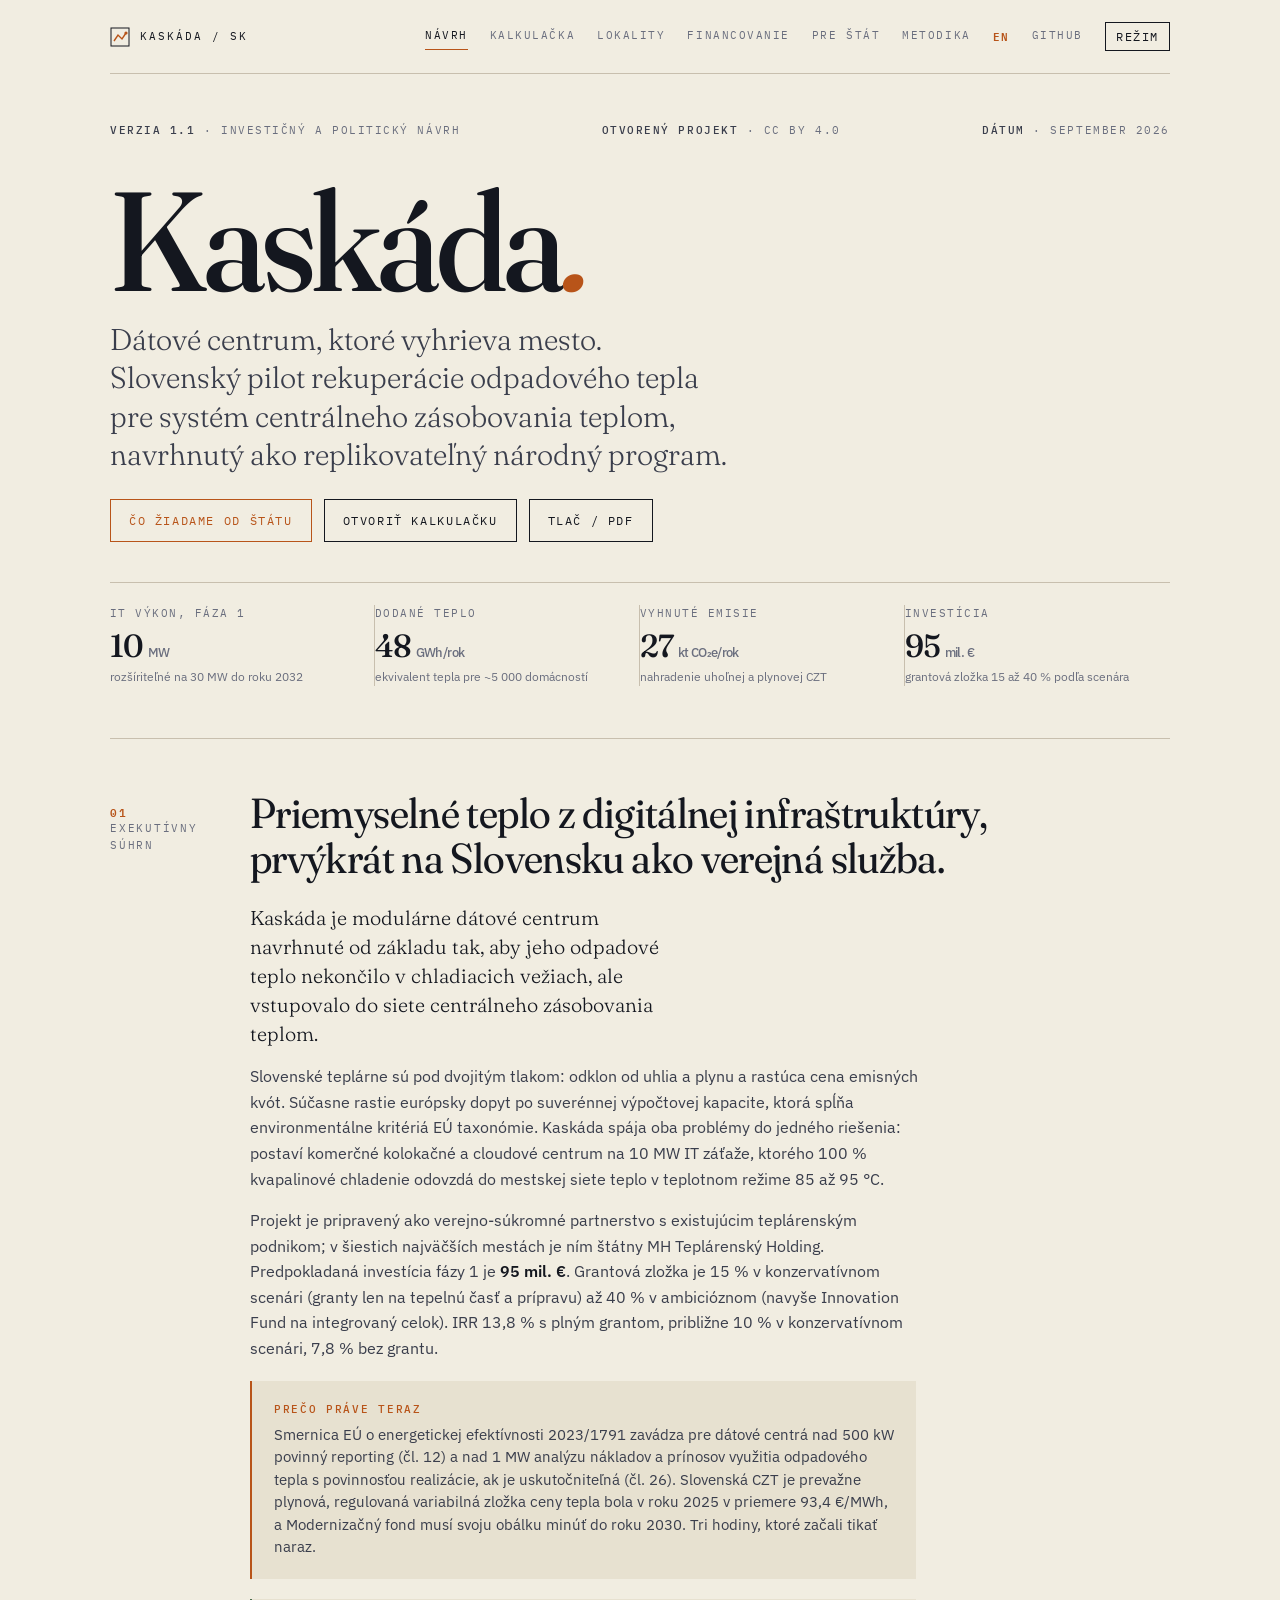
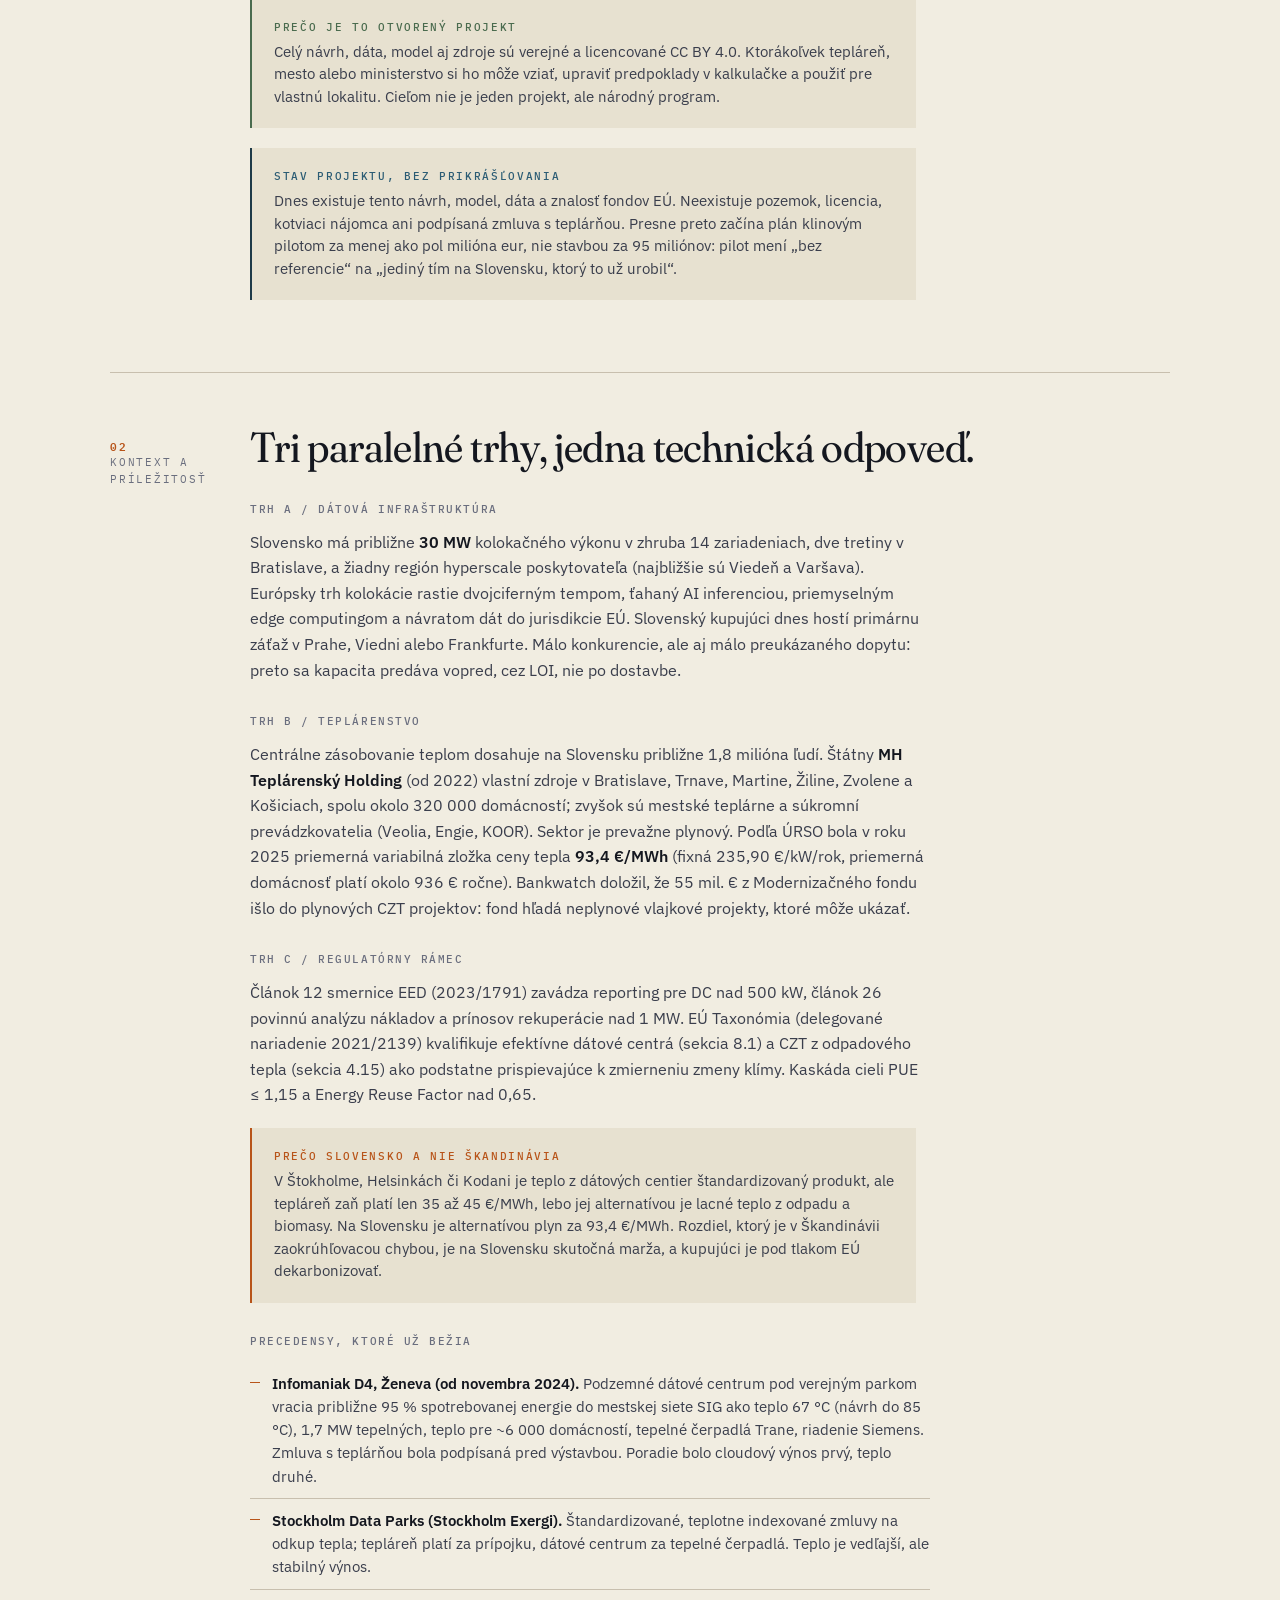
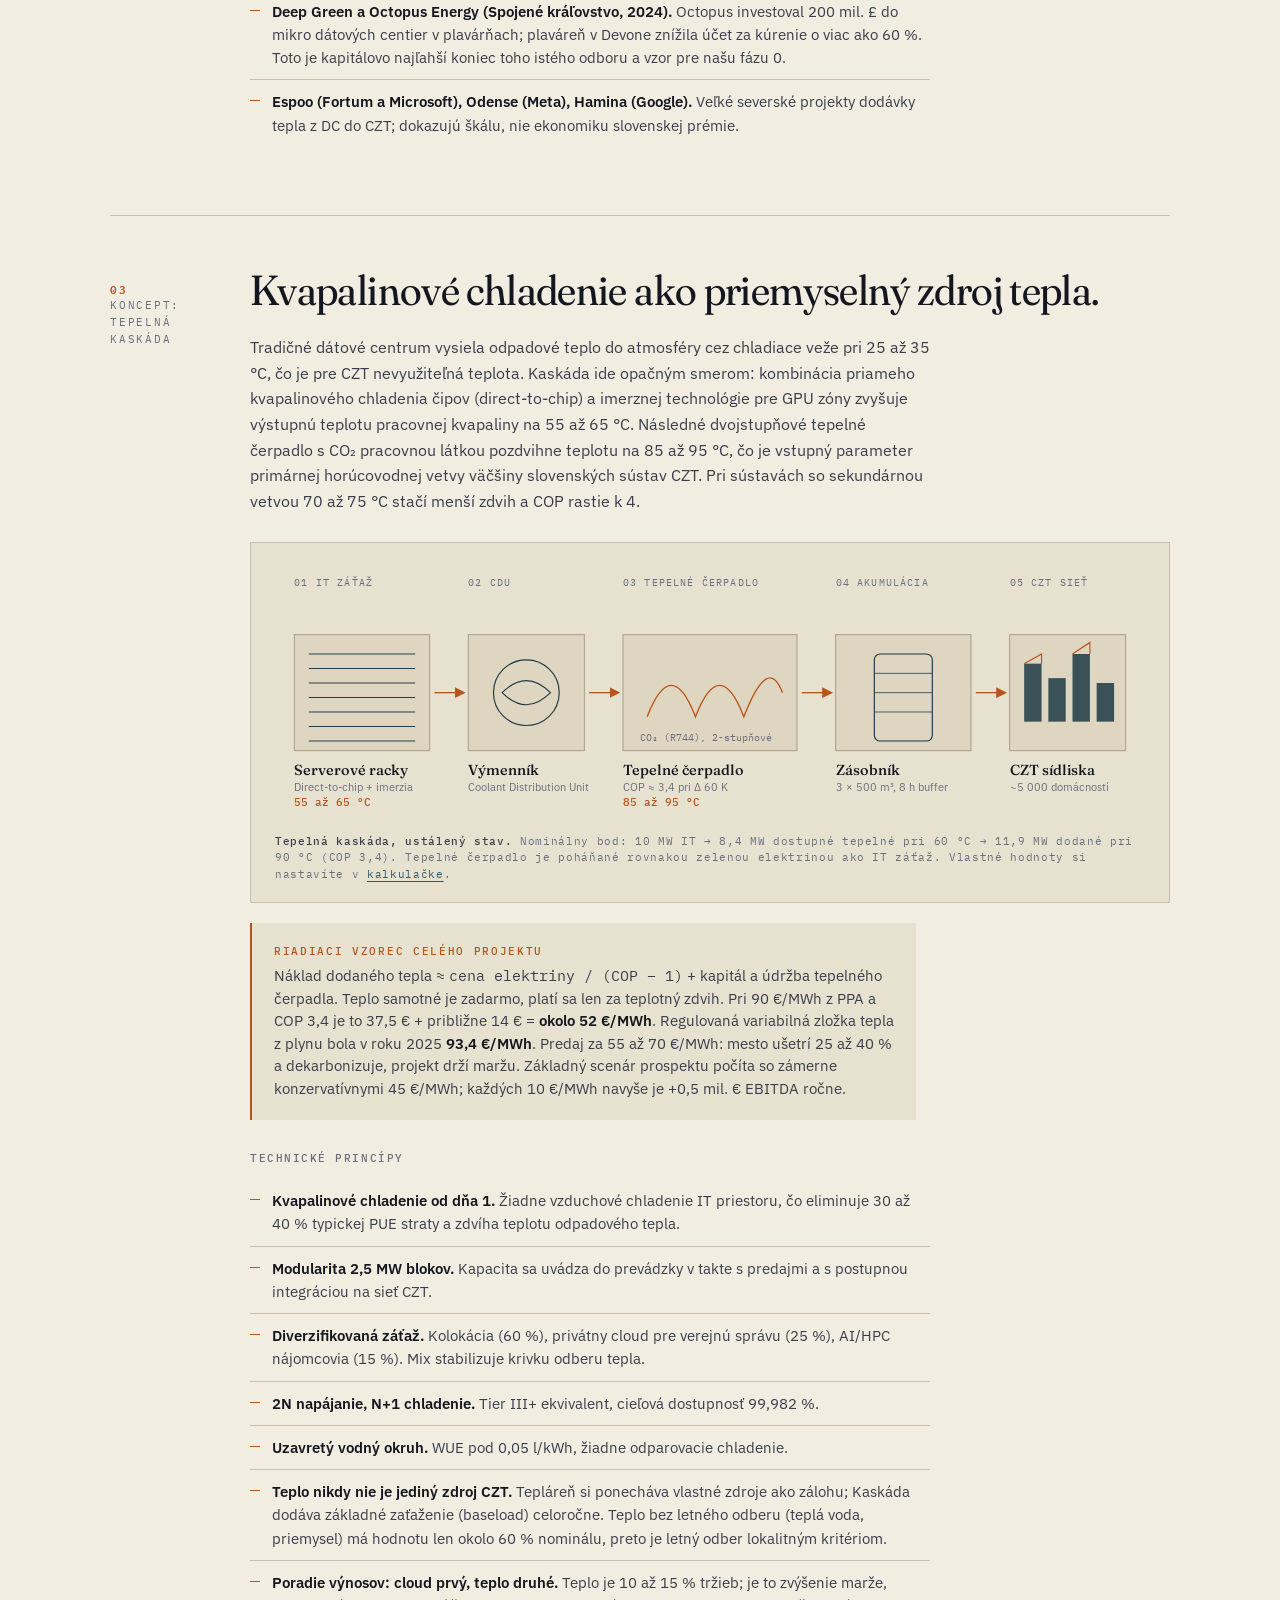
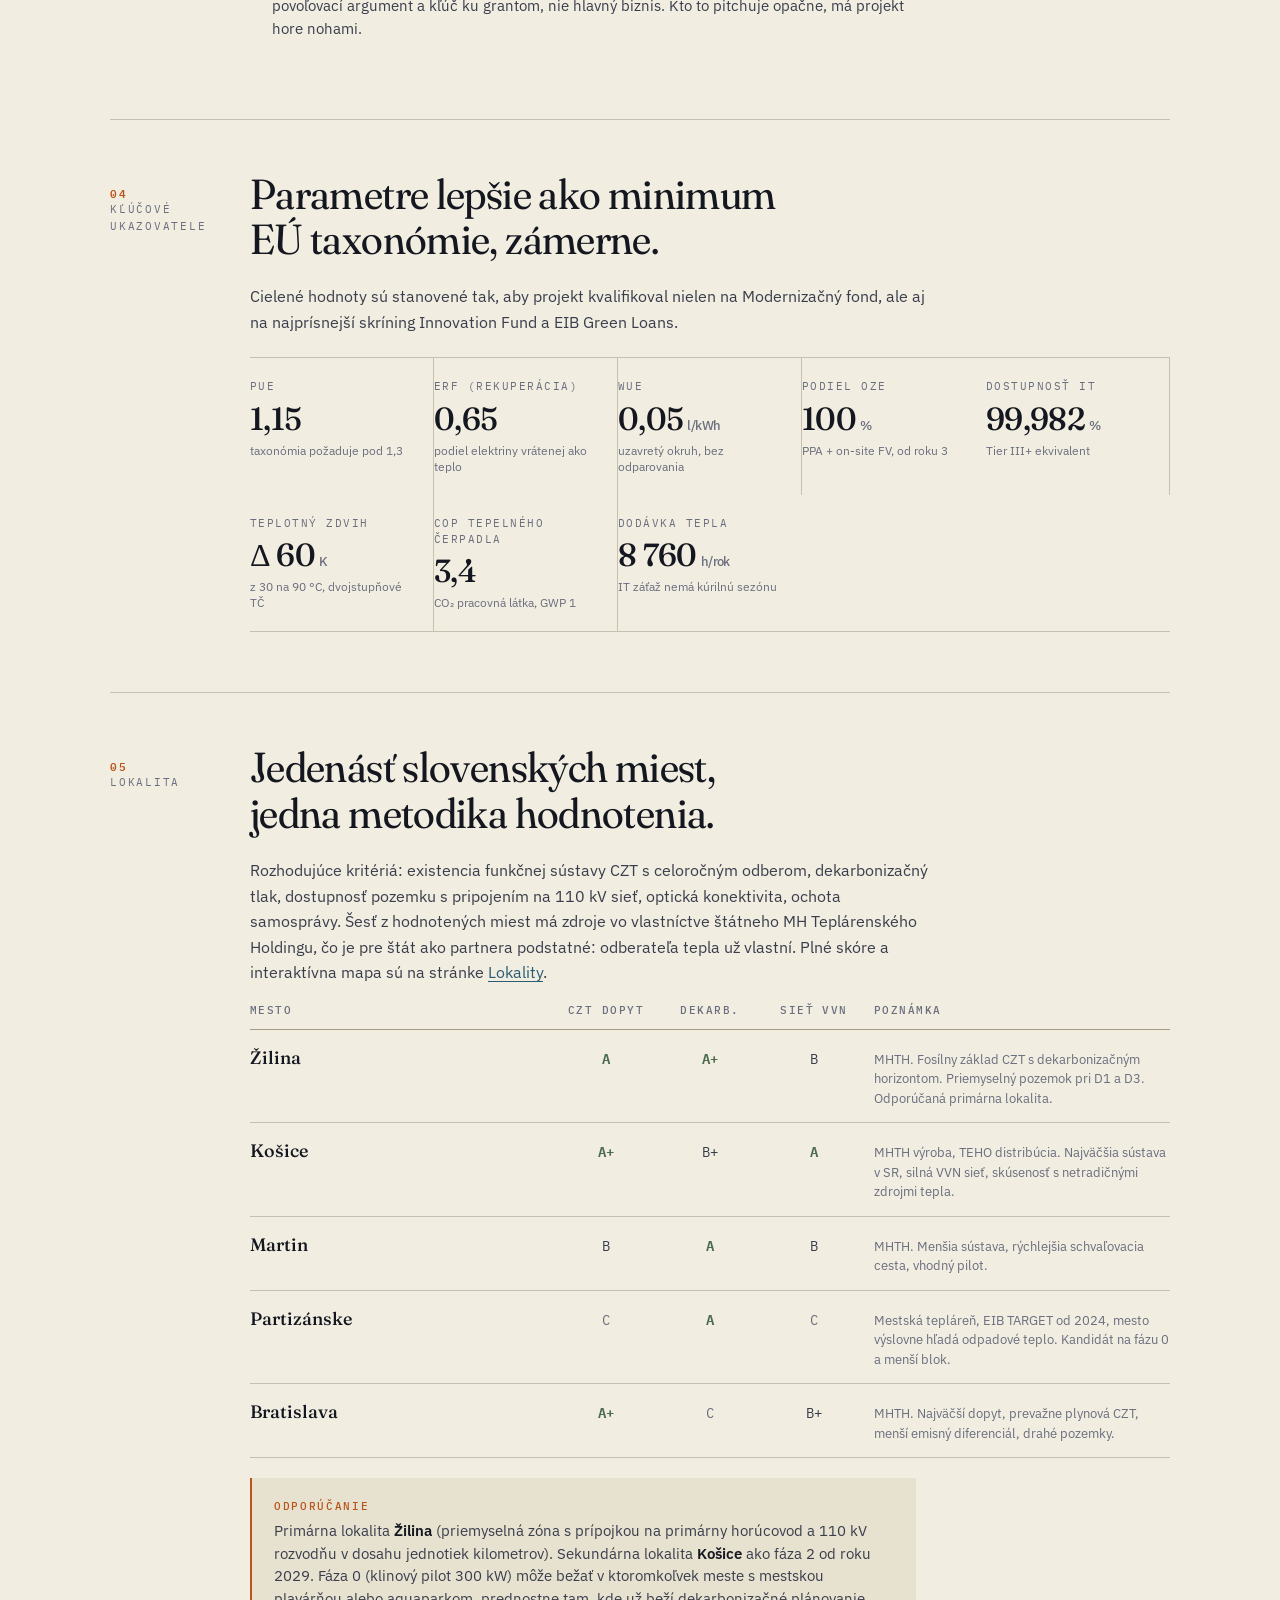
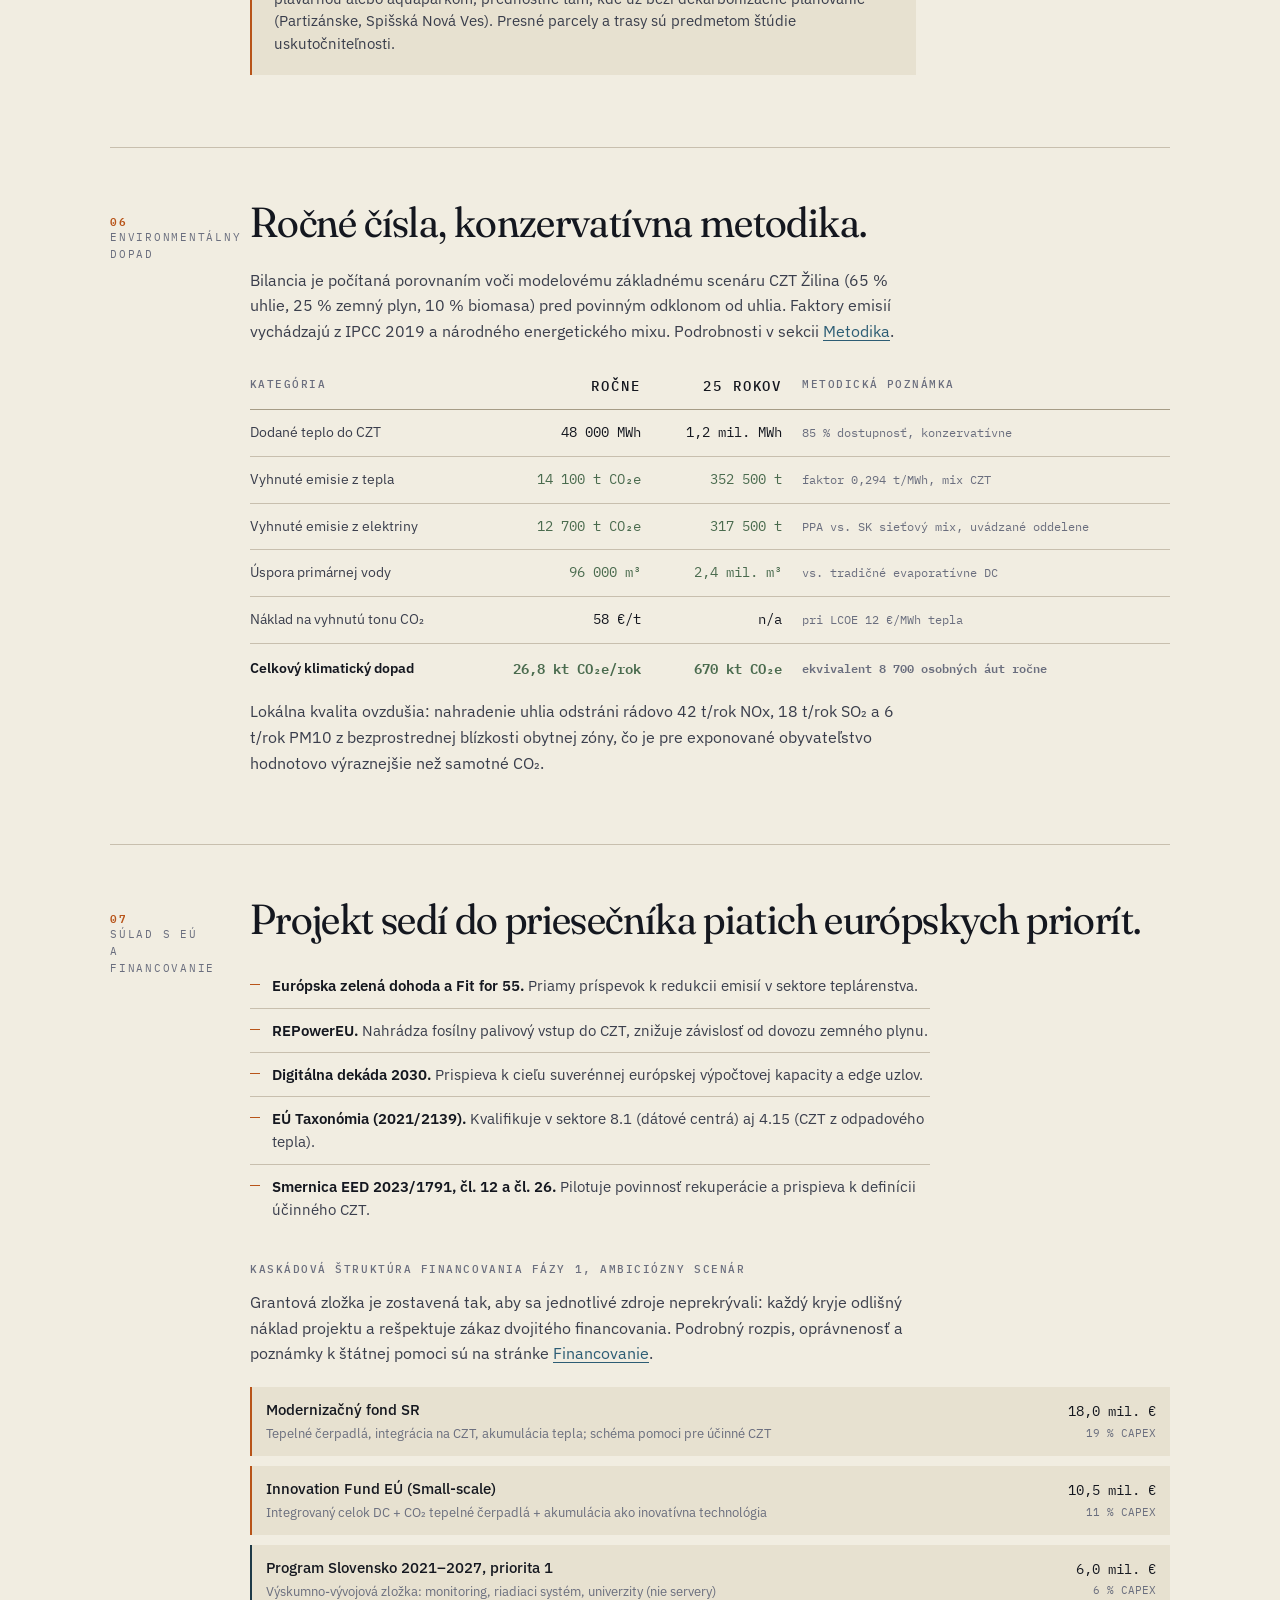
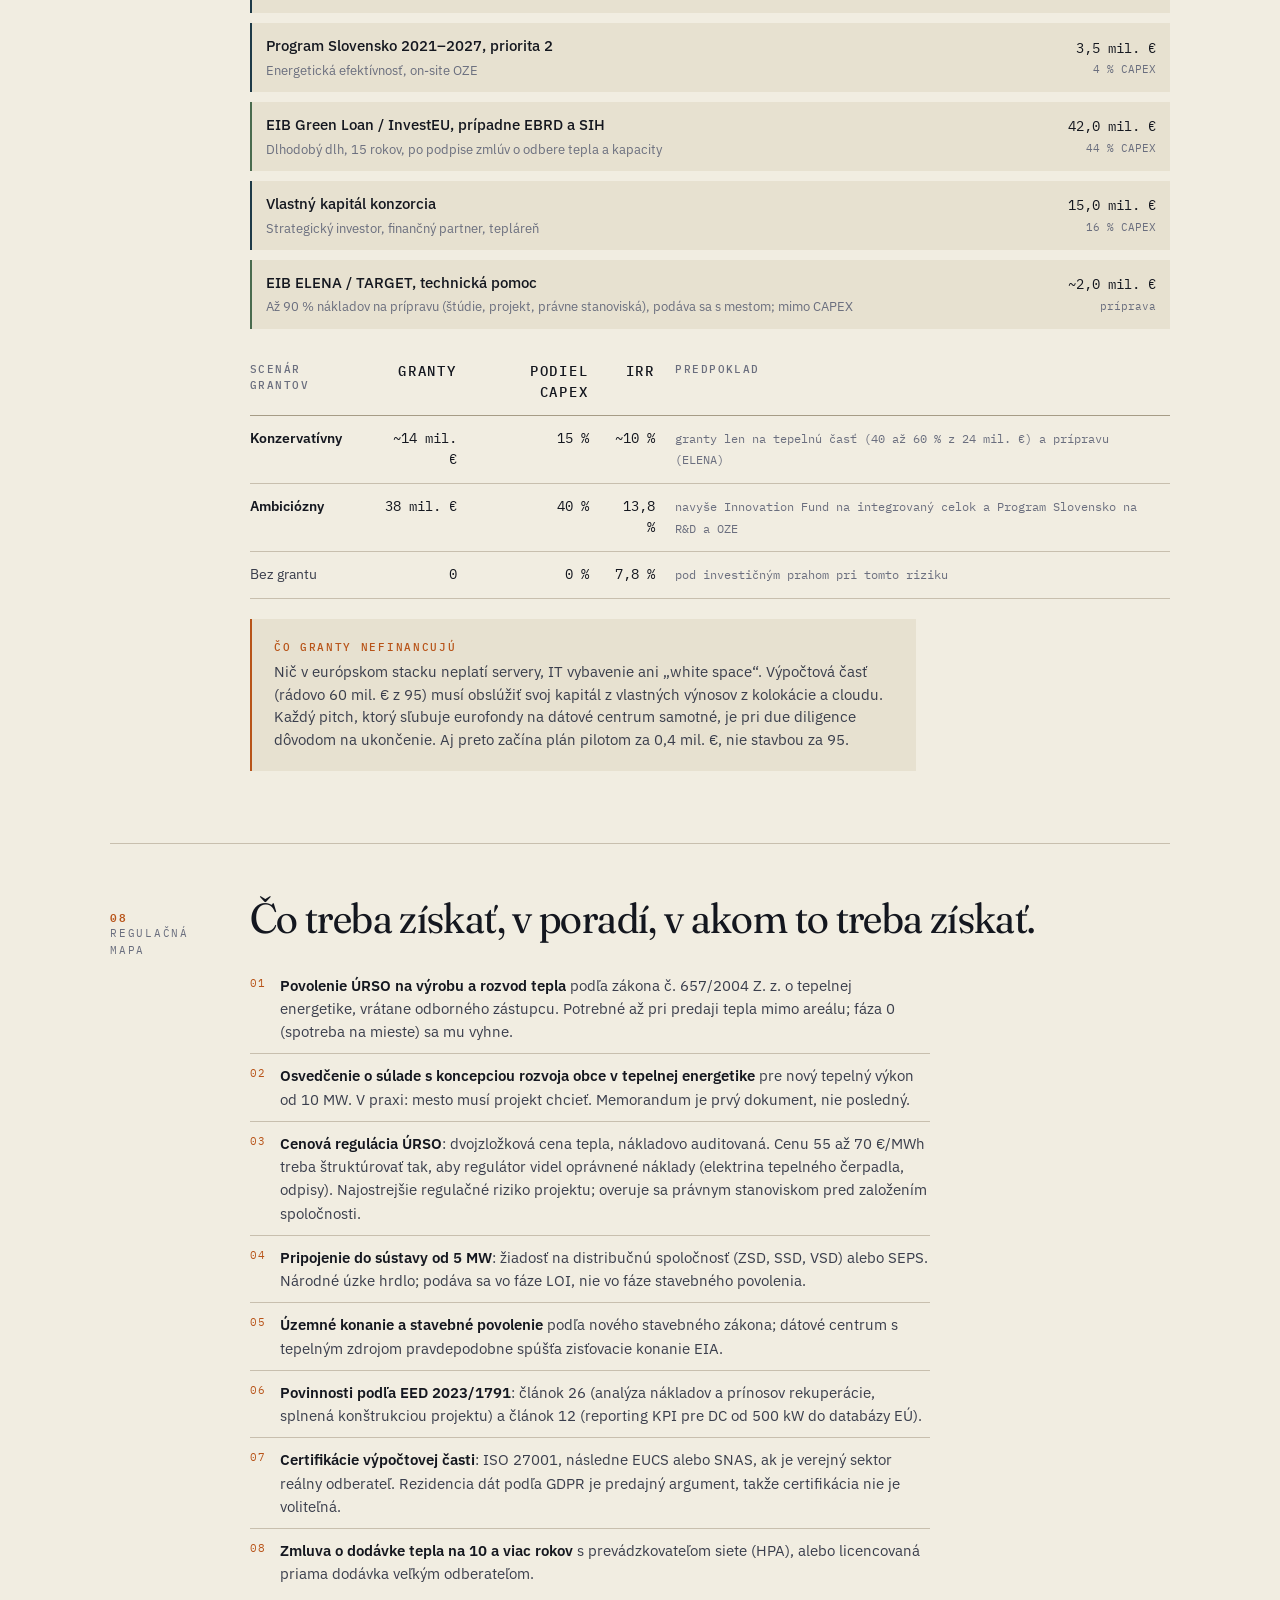
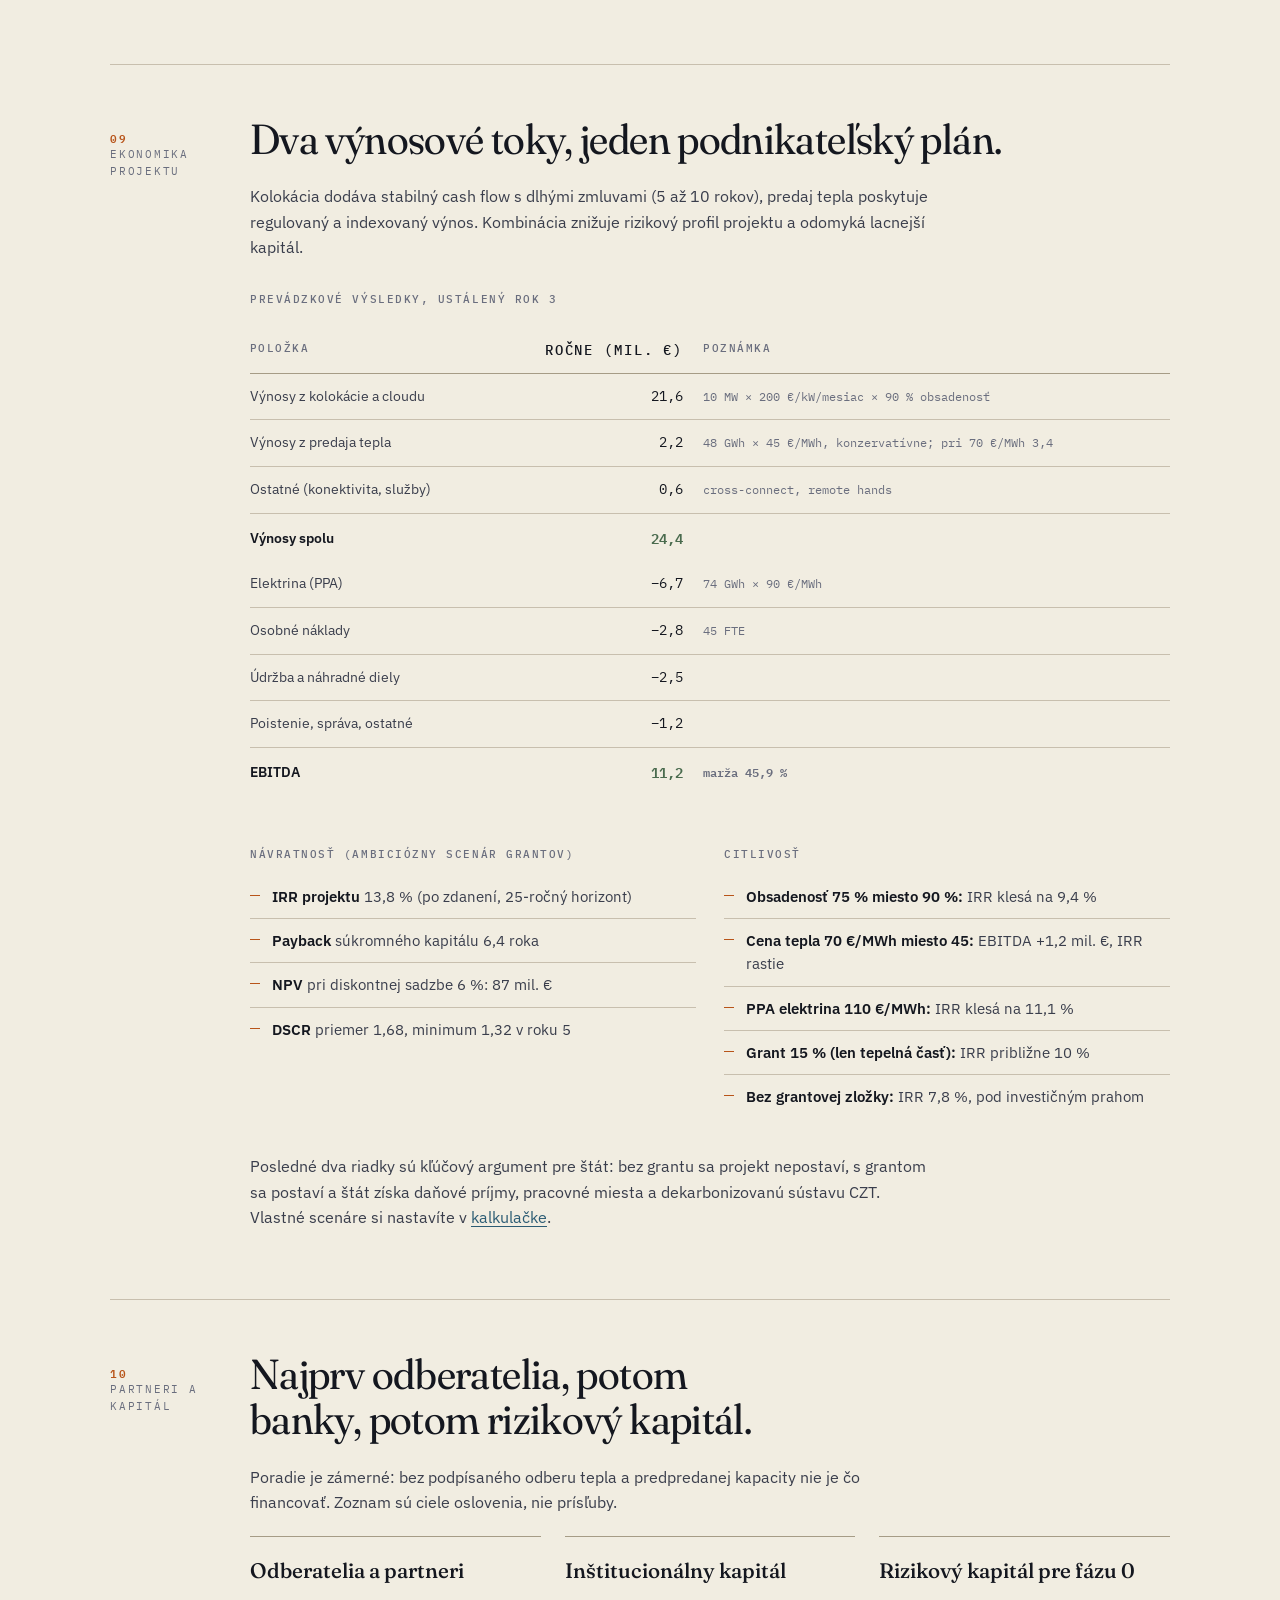
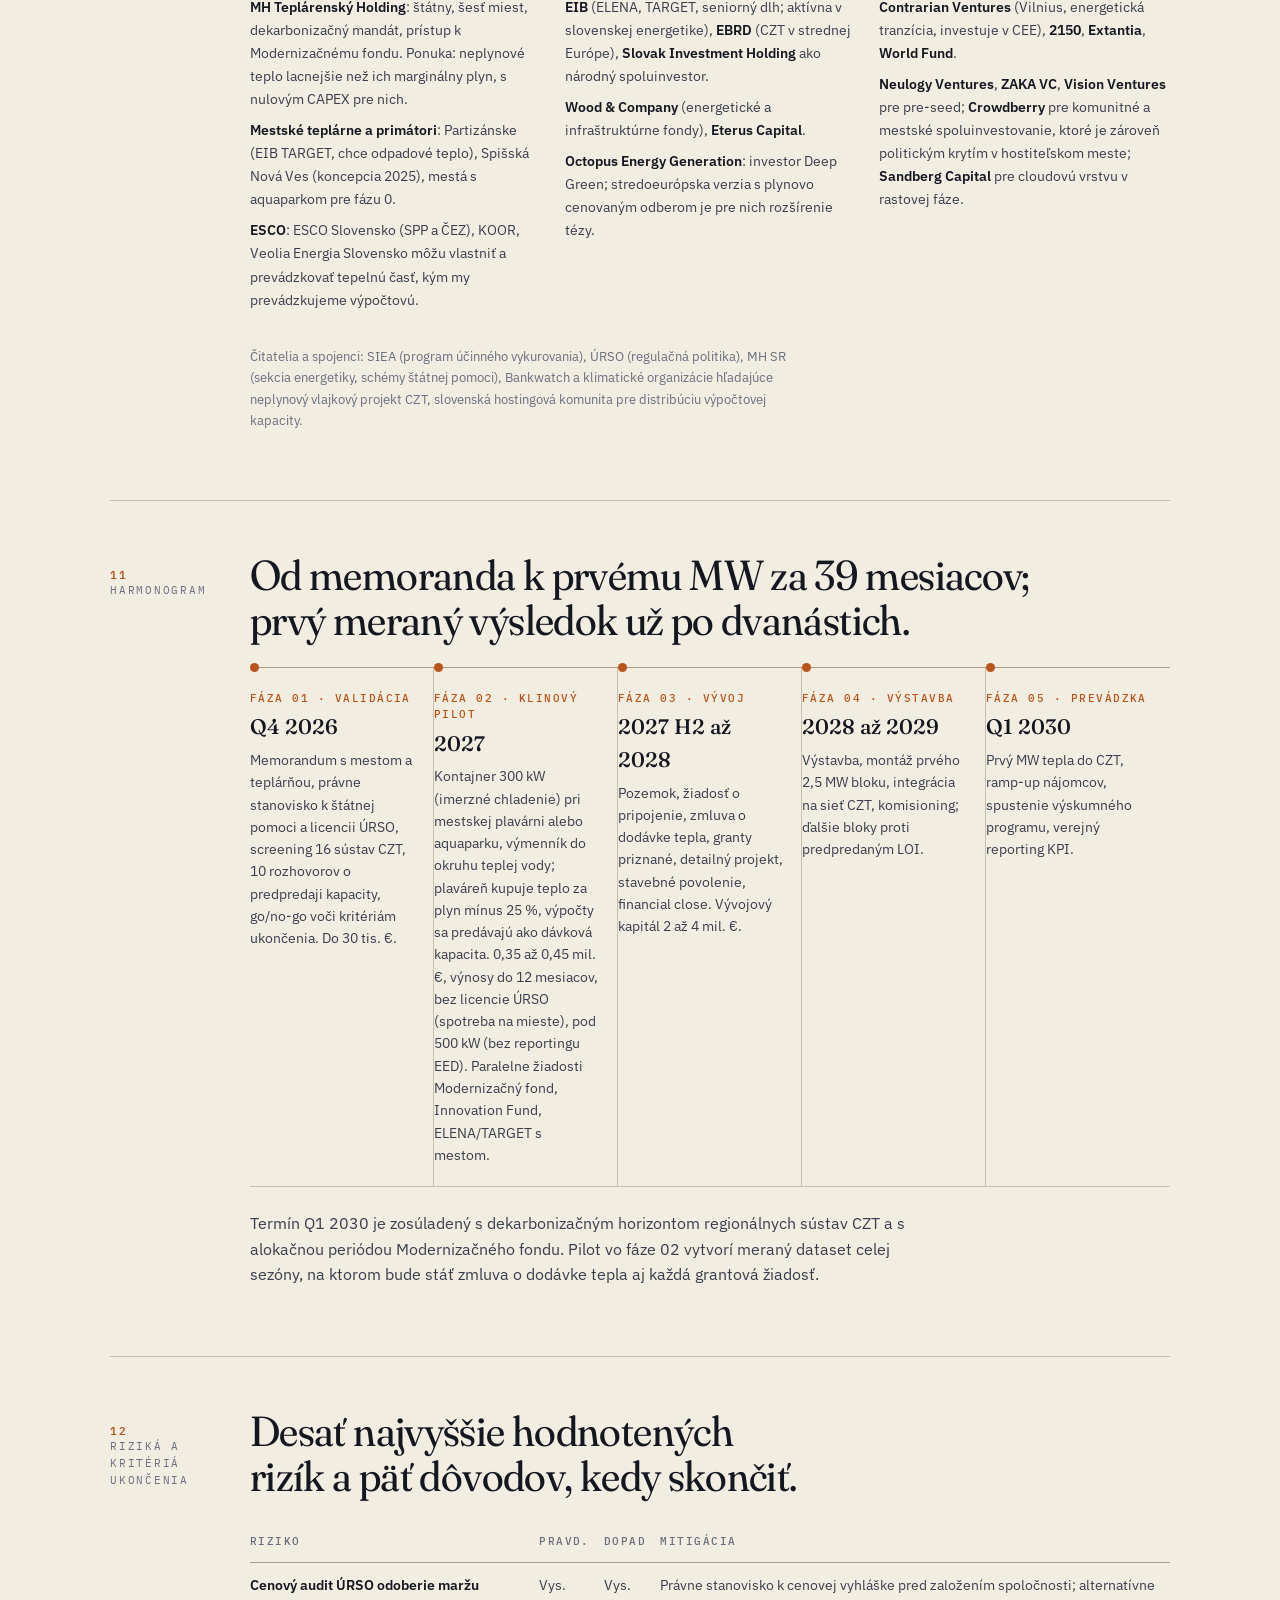
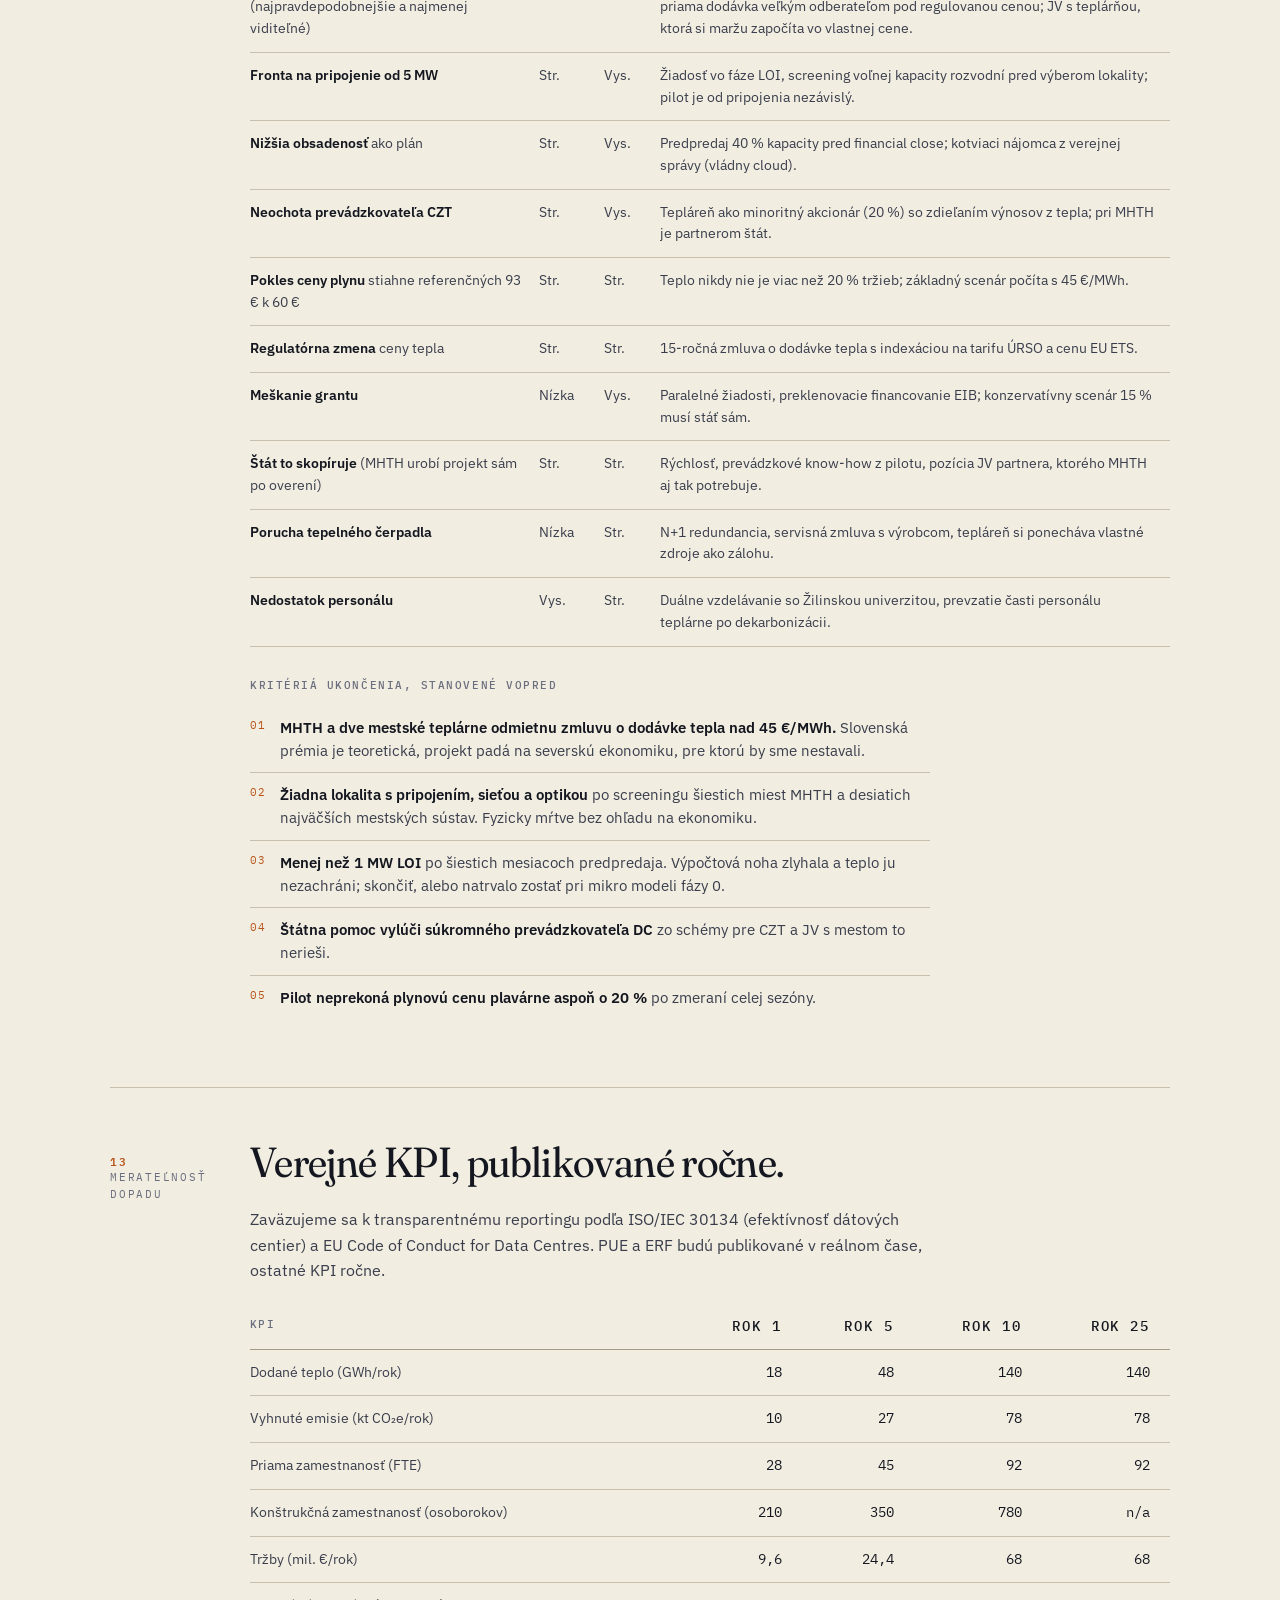
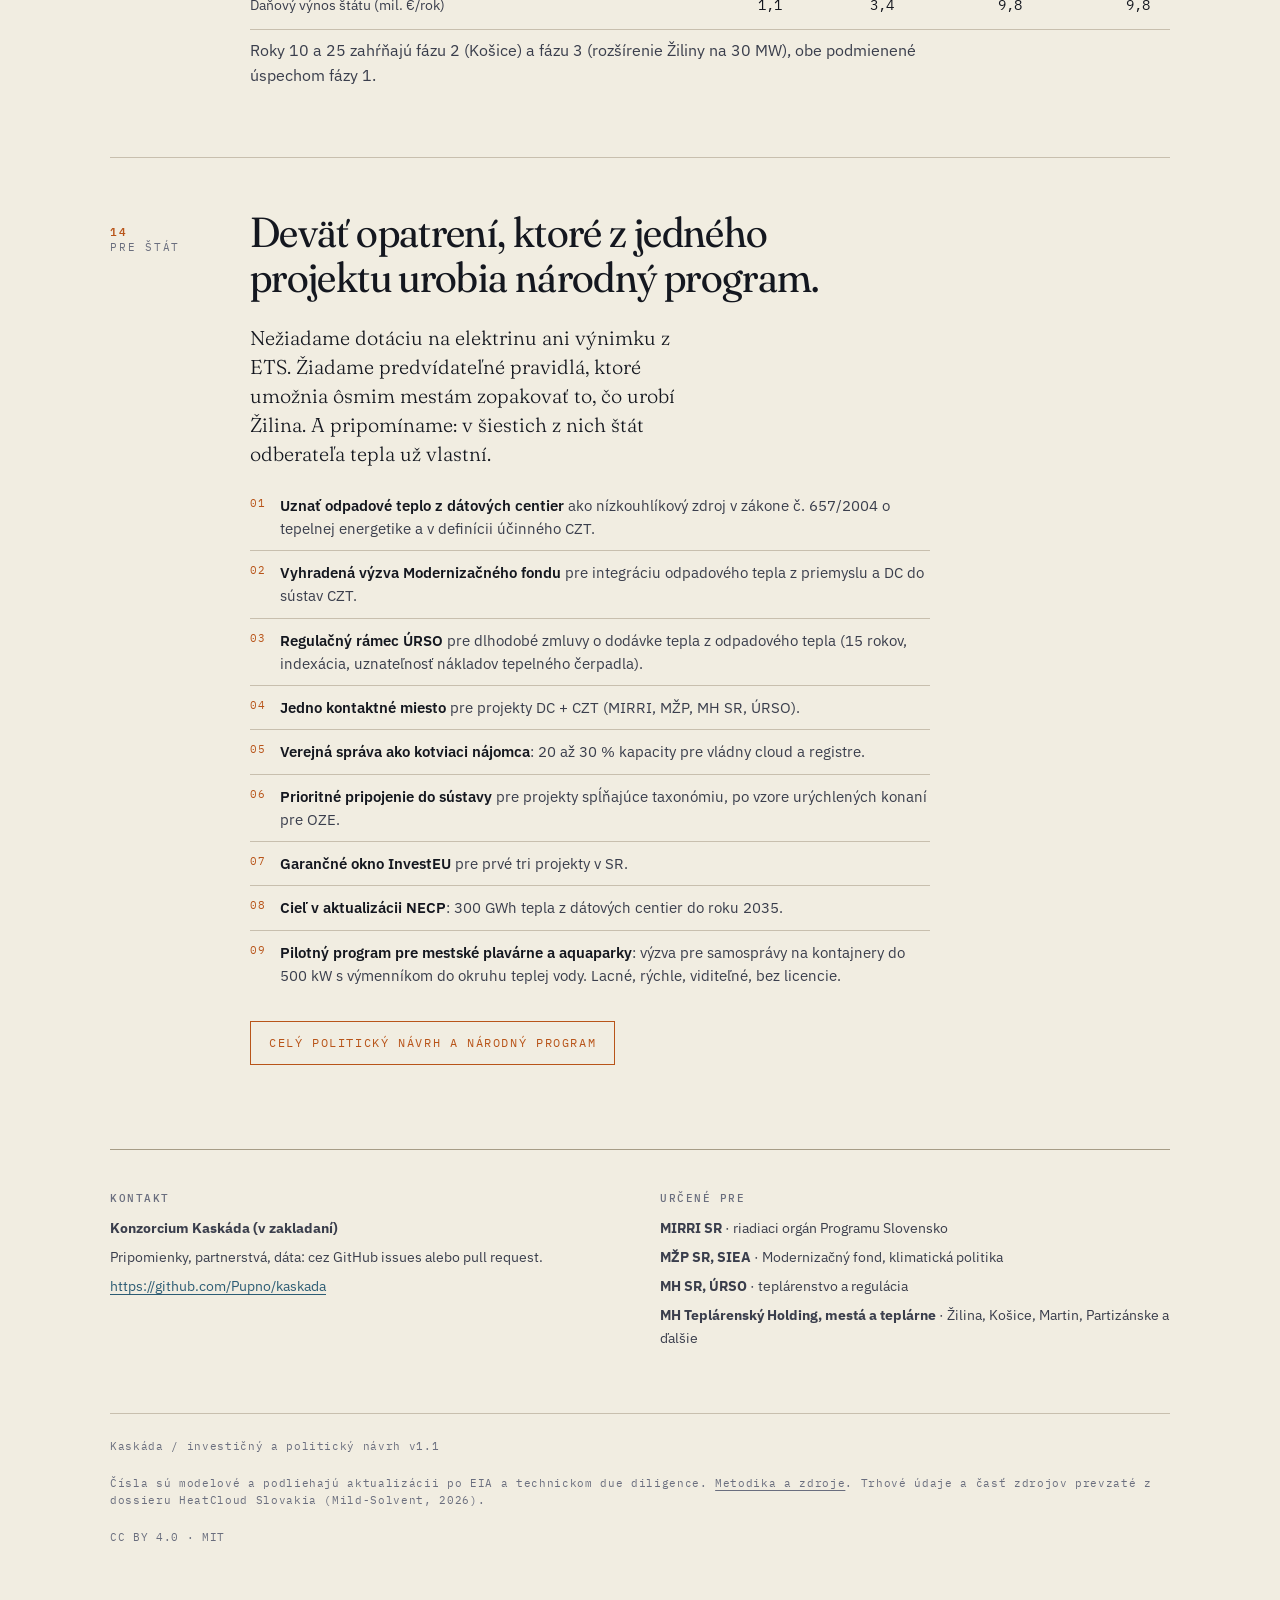
==== commit cdf89002: "v1.1: slovenske trhove data (URSO, MHTH), riadiaci vzorec ceny tepla, faza 0 pilot 300 kW, regulacna" ====
--- a/index.html
+++ b/index.html
@@ -6,7 +6,7 @@
 <title>Kaskáda</title>
 <meta name="description" content="Dátové centrum, ktoré vyhrieva mesto. Otvorený investičný a politický návrh rekuperácie odpadového tepla z dátových centier do sietí CZT na Slovensku, pripravený pre fondy EÚ.">
 <meta property="og:title" content="Kaskáda: dátové centrum ako mestská tepláreň">
-<meta property="og:description" content="10 MW IT, 48 GWh tepla ročne, 27 kt CO₂ menej. Otvorený návrh pre Slovensko a fondy EÚ.">
+<meta property="og:description" content="Slovenské teplo z plynu stojí 93,4 €/MWh, odpadové teplo z dátového centra vieme dodať za 45 až 70 €/MWh. 10 MW IT, 48 GWh tepla ročne, 27 kt CO₂ menej. Otvorený návrh pre Slovensko a fondy EÚ.">
 <meta property="og:type" content="website">
 <link rel="icon" href="data:image/svg+xml,%3Csvg xmlns='http://www.w3.org/2000/svg' viewBox='0 0 20 20'%3E%3Crect x='1' y='1' width='18' height='18' fill='%23F1EDE1' stroke='%2314171F'/%3E%3Cpath d='M4 14 L8 8 L12 12 L16 6' fill='none' stroke='%23B85419' stroke-width='1.6'/%3E%3C/svg%3E">
 <link rel="preconnect" href="https://fonts.googleapis.com">
@@ -37,7 +37,7 @@
 
 <header class="cover">
   <div class="cover-meta">
-    <span><b>Verzia 1.0</b> · Investičný a politický návrh</span>
+    <span><b>Verzia 1.1</b> · Investičný a politický návrh</span>
     <span><b>Otvorený projekt</b> · CC BY 4.0</span>
     <span><b>Dátum</b> · September 2026</span>
   </div>
@@ -54,7 +54,7 @@
     <div class="stat"><span class="k">IT výkon, fáza 1</span><span class="v num">10<span class="unit">MW</span></span><span class="sub">rozšíriteľné na 30 MW do roku 2032</span></div>
     <div class="stat"><span class="k">Dodané teplo</span><span class="v num">48<span class="unit">GWh/rok</span></span><span class="sub">ekvivalent tepla pre ~5 000 domácností</span></div>
     <div class="stat"><span class="k">Vyhnuté emisie</span><span class="v num">27<span class="unit">kt CO₂e/rok</span></span><span class="sub">nahradenie uhoľnej a plynovej CZT</span></div>
-    <div class="stat"><span class="k">Investícia</span><span class="v num">95<span class="unit">mil. €</span></span><span class="sub">grantová zložka cielená na 38 až 42 %</span></div>
+    <div class="stat"><span class="k">Investícia</span><span class="v num">95<span class="unit">mil. €</span></span><span class="sub">grantová zložka 15 až 40 % podľa scenára</span></div>
   </div>
 </header>
 
@@ -63,16 +63,20 @@
   <div class="ch-body">
     <h2>Priemyselné teplo z digitálnej infraštruktúry, prvýkrát na Slovensku ako verejná služba.</h2>
     <p class="lead">Kaskáda je modulárne dátové centrum navrhnuté od základu tak, aby jeho odpadové teplo nekončilo v chladiacich vežiach, ale vstupovalo do siete centrálneho zásobovania teplom.</p>
-    <p>Slovenské teplárne sú pod dvojitým tlakom: odklon od uhlia a rastúca cena emisných kvót. Súčasne rastie európsky dopyt po suverénnej výpočtovej kapacite, ktorá spĺňa environmentálne kritériá EÚ taxonómie. Kaskáda spája oba problémy do jedného riešenia: postaví komerčné kolokačné a cloudové centrum na 10 MW IT záťaže, ktorého 100 % kvapalinové chladenie odovzdá do mestskej siete teplo v teplotnom režime 85 až 95 °C.</p>
-    <p>Projekt je pripravený ako verejno-súkromné partnerstvo s existujúcim mestským teplárenským podnikom. Predpokladaná investícia fázy 1 je <strong>95 mil. €</strong>, s grantovou zložkou 40 % kombinovanou z Modernizačného fondu, Programu Slovensko a Innovation Fund EÚ. Doba návratnosti súkromného kapitálu 6 až 7 rokov, IRR 13,8 %.</p>
+    <p>Slovenské teplárne sú pod dvojitým tlakom: odklon od uhlia a plynu a rastúca cena emisných kvót. Súčasne rastie európsky dopyt po suverénnej výpočtovej kapacite, ktorá spĺňa environmentálne kritériá EÚ taxonómie. Kaskáda spája oba problémy do jedného riešenia: postaví komerčné kolokačné a cloudové centrum na 10 MW IT záťaže, ktorého 100 % kvapalinové chladenie odovzdá do mestskej siete teplo v teplotnom režime 85 až 95 °C.</p>
+    <p>Projekt je pripravený ako verejno-súkromné partnerstvo s existujúcim teplárenským podnikom; v šiestich najväčších mestách je ním štátny MH Teplárenský Holding. Predpokladaná investícia fázy 1 je <strong>95 mil. €</strong>. Grantová zložka je 15 % v konzervatívnom scenári (granty len na tepelnú časť a prípravu) až 40 % v ambicióznom (navyše Innovation Fund na integrovaný celok). IRR 13,8 % s plným grantom, približne 10 % v konzervatívnom scenári, 7,8 % bez grantu.</p>
     <div class="callout">
       <span class="lbl">Prečo práve teraz</span>
-      Smernica EÚ o energetickej efektívnosti 2023/1791, článok 12, zavádza pre dátové centrá s inštalovaným výkonom nad 500 kW povinnosť využívať odpadové teplo, ak je to technicky a ekonomicky uskutočniteľné. Slovensko má vyše dvadsať sústav CZT v mestách nad 20 000 obyvateľov, viaceré s fosílnym palivovým základom. Kaskáda je regulatórne a časovo zosúladená s obidvomi trajektóriami.
+      Smernica EÚ o energetickej efektívnosti 2023/1791 zavádza pre dátové centrá nad 500 kW povinný reporting (čl. 12) a nad 1 MW analýzu nákladov a prínosov využitia odpadového tepla s povinnosťou realizácie, ak je uskutočniteľná (čl. 26). Slovenská CZT je prevažne plynová, regulovaná variabilná zložka ceny tepla bola v roku 2025 v priemere 93,4 €/MWh, a Modernizačný fond musí svoju obálku minúť do roku 2030. Tri hodiny, ktoré začali tikať naraz.
     </div>
     <div class="callout green">
       <span class="lbl">Prečo je to otvorený projekt</span>
       Celý návrh, dáta, model aj zdroje sú verejné a licencované CC BY 4.0. Ktorákoľvek tepláreň, mesto alebo ministerstvo si ho môže vziať, upraviť predpoklady v kalkulačke a použiť pre vlastnú lokalitu. Cieľom nie je jeden projekt, ale národný program.
     </div>
+    <div class="callout primary">
+      <span class="lbl">Stav projektu, bez prikrášľovania</span>
+      Dnes existuje tento návrh, model, dáta a znalosť fondov EÚ. Neexistuje pozemok, licencia, kotviaci nájomca ani podpísaná zmluva s teplárňou. Presne preto začína plán klinovým pilotom za menej ako pol milióna eur, nie stavbou za 95 miliónov: pilot mení „bez referencie“ na „jediný tím na Slovensku, ktorý to už urobil“.
+    </div>
   </div>
 </section>
 
@@ -81,16 +85,21 @@
   <div class="ch-body">
     <h2>Tri paralelné trhy, jedna technická odpoveď.</h2>
     <h3 class="small-cap">Trh A / Dátová infraštruktúra</h3>
-    <p>Európsky trh kolokácie rastie dvojciferným tempom, ťahaný trénovaním AI modelov, priemyselným edge computingom a repatriáciou dát z mimoeurópskych hyperscale platforiem. Slovensko má rádovo desiatky MW inštalovaného kolokačného výkonu, zatiaľ čo susedné Rakúsko a Česko stovky. Slovenský kupujúci dnes hostí primárnu záťaž v Prahe, Viedni alebo Frankfurte.</p>
+    <p>Slovensko má približne <strong>30 MW</strong> kolokačného výkonu v zhruba 14 zariadeniach, dve tretiny v Bratislave, a žiadny región hyperscale poskytovateľa (najbližšie sú Viedeň a Varšava). Európsky trh kolokácie rastie dvojciferným tempom, ťahaný AI inferenciou, priemyselným edge computingom a návratom dát do jurisdikcie EÚ. Slovenský kupujúci dnes hostí primárnu záťaž v Prahe, Viedni alebo Frankfurte. Málo konkurencie, ale aj málo preukázaného dopytu: preto sa kapacita predáva vopred, cez LOI, nie po dostavbe.</p>
     <h3 class="small-cap">Trh B / Teplárenstvo</h3>
-    <p>Teplárenský sektor SR musí prejsť na nízkoemisné zdroje. Alternatívy sú obmedzené: biomasa naráža na udržateľnosť dodávateľského reťazca, zemný plyn nespĺňa taxonomický skríning, veľké tepelné čerpadlá potrebujú lacný a stabilný zdroj nízkopotenciálového tepla. Práve tým je dátové centrum: 8 760 hodín ročne, bez kúrilnej sezóny.</p>
+    <p>Centrálne zásobovanie teplom dosahuje na Slovensku približne 1,8 milióna ľudí. Štátny <strong>MH Teplárenský Holding</strong> (od 2022) vlastní zdroje v Bratislave, Trnave, Martine, Žiline, Zvolene a Košiciach, spolu okolo 320 000 domácností; zvyšok sú mestské teplárne a súkromní prevádzkovatelia (Veolia, Engie, KOOR). Sektor je prevažne plynový. Podľa ÚRSO bola v roku 2025 priemerná variabilná zložka ceny tepla <strong>93,4 €/MWh</strong> (fixná 235,90 €/kW/rok, priemerná domácnosť platí okolo 936 € ročne). Bankwatch doložil, že 55 mil. € z Modernizačného fondu išlo do plynových CZT projektov: fond hľadá neplynové vlajkové projekty, ktoré môže ukázať.</p>
     <h3 class="small-cap">Trh C / Regulatórny rámec</h3>
-    <p>Článok 12 smernice EED (2023/1791) zavádza reporting a povinnú rekuperáciu pre DC nad 500 kW. EÚ Taxonómia (delegované nariadenie 2021/2139) kvalifikuje dátové centrá s vysokou efektívnosťou (sekcia 8.1) a CZT z odpadového tepla (sekcia 4.15) ako podstatne prispievajúce k zmierneniu zmeny klímy. Kaskáda cieli PUE ≤ 1,15 a Energy Reuse Factor nad 0,65.</p>
+    <p>Článok 12 smernice EED (2023/1791) zavádza reporting pre DC nad 500 kW, článok 26 povinnú analýzu nákladov a prínosov rekuperácie nad 1 MW. EÚ Taxonómia (delegované nariadenie 2021/2139) kvalifikuje efektívne dátové centrá (sekcia 8.1) a CZT z odpadového tepla (sekcia 4.15) ako podstatne prispievajúce k zmierneniu zmeny klímy. Kaskáda cieli PUE ≤ 1,15 a Energy Reuse Factor nad 0,65.</p>
+    <div class="callout">
+      <span class="lbl">Prečo Slovensko a nie Škandinávia</span>
+      V Štokholme, Helsinkách či Kodani je teplo z dátových centier štandardizovaný produkt, ale tepláreň zaň platí len 35 až 45 €/MWh, lebo jej alternatívou je lacné teplo z odpadu a biomasy. Na Slovensku je alternatívou plyn za 93,4 €/MWh. Rozdiel, ktorý je v Škandinávii zaokrúhľovacou chybou, je na Slovensku skutočná marža, a kupujúci je pod tlakom EÚ dekarbonizovať.
+    </div>
+    <h3 class="small-cap">Precedensy, ktoré už bežia</h3>
     <ul class="plain">
-      <li><strong>Nediskrečná regulácia hýbe dopytom.</strong> Prevádzkovatelia CZT budú aktívne hľadať nízkoemisné vstupy tepla, čo znižuje predajné riziko projektu.</li>
-      <li><strong>Kapitál je pripravený, projekty chýbajú.</strong> Modernizačný fond má pre SR viac ako miliardu eur na dekarbonizáciu; segment tepla je historicky podčerpaný.</li>
-      <li><strong>Suverenita a nearshoring.</strong> Európski zákazníci sa strategicky vracajú do jurisdikcie EÚ; Data Act a Cloud Rulebook tento posun kodifikujú.</li>
-      <li><strong>Precedensy fungujú.</strong> Štokholm (Stockholm Data Parks), Espoo (Fortum a Microsoft), Odense (Meta) a Hamina (Google) už dodávajú teplo z dátových centier do mestských sietí. Slovensko nemusí nič vymýšľať, len replikovať.</li>
+      <li><strong>Infomaniak D4, Ženeva (od novembra 2024).</strong> Podzemné dátové centrum pod verejným parkom vracia približne 95 % spotrebovanej energie do mestskej siete SIG ako teplo 67 °C (návrh do 85 °C), 1,7 MW tepelných, teplo pre ~6 000 domácností, tepelné čerpadlá Trane, riadenie Siemens. Zmluva s teplárňou bola podpísaná pred výstavbou. Poradie bolo cloudový výnos prvý, teplo druhé.</li>
+      <li><strong>Stockholm Data Parks (Stockholm Exergi).</strong> Štandardizované, teplotne indexované zmluvy na odkup tepla; tepláreň platí za prípojku, dátové centrum za tepelné čerpadlá. Teplo je vedľajší, ale stabilný výnos.</li>
+      <li><strong>Deep Green a Octopus Energy (Spojené kráľovstvo, 2024).</strong> Octopus investoval 200 mil. £ do mikro dátových centier v plavárňach; plaváreň v Devone znížila účet za kúrenie o viac ako 60 %. Toto je kapitálovo najľahší koniec toho istého odboru a vzor pre našu fázu 0.</li>
+      <li><strong>Espoo (Fortum a Microsoft), Odense (Meta), Hamina (Google).</strong> Veľké severské projekty dodávky tepla z DC do CZT; dokazujú škálu, nie ekonomiku slovenskej prémie.</li>
     </ul>
   </div>
 </section>
@@ -99,7 +108,7 @@
   <div class="ch-num"><b>03</b> Koncept: tepelná kaskáda</div>
   <div class="ch-body">
     <h2>Kvapalinové chladenie ako priemyselný zdroj tepla.</h2>
-    <p>Tradičné dátové centrum vysiela odpadové teplo do atmosféry cez chladiace veže pri 25 až 35 °C, čo je pre CZT nevyužiteľná teplota. Kaskáda ide opačným smerom: kombinácia priameho kvapalinového chladenia čipov (direct-to-chip) a imerznej technológie pre GPU zóny zvyšuje výstupnú teplotu pracovnej kvapaliny na 55 až 65 °C. Následné dvojstupňové tepelné čerpadlo s CO₂ pracovnou látkou pozdvihne teplotu na 85 až 95 °C, čo je vstupný parameter primárnej horúcovodnej vetvy väčšiny slovenských sústav CZT.</p>
+    <p>Tradičné dátové centrum vysiela odpadové teplo do atmosféry cez chladiace veže pri 25 až 35 °C, čo je pre CZT nevyužiteľná teplota. Kaskáda ide opačným smerom: kombinácia priameho kvapalinového chladenia čipov (direct-to-chip) a imerznej technológie pre GPU zóny zvyšuje výstupnú teplotu pracovnej kvapaliny na 55 až 65 °C. Následné dvojstupňové tepelné čerpadlo s CO₂ pracovnou látkou pozdvihne teplotu na 85 až 95 °C, čo je vstupný parameter primárnej horúcovodnej vetvy väčšiny slovenských sústav CZT. Pri sústavách so sekundárnou vetvou 70 až 75 °C stačí menší zdvih a COP rastie k 4.</p>
 
     <div class="diagram" role="img" aria-label="Diagram tepelnej kaskády od servera po sieť CZT">
       <svg viewBox="0 0 900 260" xmlns="http://www.w3.org/2000/svg">
@@ -151,6 +160,11 @@
       <div class="diagram-caption"><b>Tepelná kaskáda, ustálený stav.</b> Nominálny bod: 10 MW IT → 8,4 MW dostupné tepelné pri 60 °C → 11,9 MW dodané pri 90 °C (COP 3,4). Tepelné čerpadlo je poháňané rovnakou zelenou elektrinou ako IT záťaž. Vlastné hodnoty si nastavíte v <a href="./kalkulacka/">kalkulačke</a>.</div>
     </div>
 
+    <div class="callout">
+      <span class="lbl">Riadiaci vzorec celého projektu</span>
+      Náklad dodaného tepla ≈ <span class="mono">cena elektriny / (COP − 1)</span> + kapitál a údržba tepelného čerpadla. Teplo samotné je zadarmo, platí sa len za teplotný zdvih. Pri 90 €/MWh z PPA a COP 3,4 je to 37,5 € + približne 14 € = <strong>okolo 52 €/MWh</strong>. Regulovaná variabilná zložka tepla z plynu bola v roku 2025 <strong>93,4 €/MWh</strong>. Predaj za 55 až 70 €/MWh: mesto ušetrí 25 až 40 % a dekarbonizuje, projekt drží maržu. Základný scenár prospektu počíta so zámerne konzervatívnymi 45 €/MWh; každých 10 €/MWh navyše je +0,5 mil. € EBITDA ročne.
+    </div>
+
     <h3 class="small-cap">Technické princípy</h3>
     <ul class="plain">
       <li><strong>Kvapalinové chladenie od dňa 1.</strong> Žiadne vzduchové chladenie IT priestoru, čo eliminuje 30 až 40 % typickej PUE straty a zdvíha teplotu odpadového tepla.</li>
@@ -158,7 +172,8 @@
       <li><strong>Diverzifikovaná záťaž.</strong> Kolokácia (60 %), privátny cloud pre verejnú správu (25 %), AI/HPC nájomcovia (15 %). Mix stabilizuje krivku odberu tepla.</li>
       <li><strong>2N napájanie, N+1 chladenie.</strong> Tier III+ ekvivalent, cieľová dostupnosť 99,982 %.</li>
       <li><strong>Uzavretý vodný okruh.</strong> WUE pod 0,05 l/kWh, žiadne odparovacie chladenie.</li>
-      <li><strong>Teplo nikdy nie je jediný zdroj CZT.</strong> Tepláreň si ponecháva vlastné zdroje ako zálohu; Kaskáda dodáva základné zaťaženie (baseload) celoročne.</li>
+      <li><strong>Teplo nikdy nie je jediný zdroj CZT.</strong> Tepláreň si ponecháva vlastné zdroje ako zálohu; Kaskáda dodáva základné zaťaženie (baseload) celoročne. Teplo bez letného odberu (teplá voda, priemysel) má hodnotu len okolo 60 % nominálu, preto je letný odber lokalitným kritériom.</li>
+      <li><strong>Poradie výnosov: cloud prvý, teplo druhé.</strong> Teplo je 10 až 15 % tržieb; je to zvýšenie marže, povoľovací argument a kľúč ku grantom, nie hlavný biznis. Kto to pitchuje opačne, má projekt hore nohami.</li>
     </ul>
   </div>
 </section>
@@ -184,18 +199,19 @@
 <section class="ch" id="lokalita">
   <div class="ch-num"><b>05</b> Lokalita</div>
   <div class="ch-body">
-    <h2>Osem slovenských miest, jedna metodika hodnotenia.</h2>
-    <p>Rozhodujúce kritériá: existencia funkčnej sústavy CZT s celoročným odberom, dekarbonizačný tlak, dostupnosť pozemku s pripojením na 110 kV sieť, optická konektivita, ochota samosprávy. Plné skóre a interaktívna mapa sú na stránke <a href="./lokality/">Lokality</a>.</p>
+    <h2>Jedenásť slovenských miest, jedna metodika hodnotenia.</h2>
+    <p>Rozhodujúce kritériá: existencia funkčnej sústavy CZT s celoročným odberom, dekarbonizačný tlak, dostupnosť pozemku s pripojením na 110 kV sieť, optická konektivita, ochota samosprávy. Šesť z hodnotených miest má zdroje vo vlastníctve štátneho MH Teplárenského Holdingu, čo je pre štát ako partnera podstatné: odberateľa tepla už vlastní. Plné skóre a interaktívna mapa sú na stránke <a href="./lokality/">Lokality</a>.</p>
     <div class="compare">
       <div class="row head"><span class="name">Mesto</span><span class="score">CZT dopyt</span><span class="score">Dekarb.</span><span class="score">Sieť VVN</span><span class="note">Poznámka</span></div>
-      <div class="row"><span class="name">Žilina</span><span class="score hi">A</span><span class="score hi">A+</span><span class="score">B</span><span class="note">Fosílny základ CZT s dekarbonizačným horizontom. Priemyselný pozemok pri D1 a D3. Odporúčaná primárna lokalita.</span></div>
-      <div class="row"><span class="name">Košice</span><span class="score hi">A+</span><span class="score">B+</span><span class="score hi">A</span><span class="note">Najväčšia sústava CZT v SR. Silná VVN sieť. Skúsenosť mesta s netradičnými zdrojmi tepla.</span></div>
-      <div class="row"><span class="name">Martin</span><span class="score">B</span><span class="score hi">A</span><span class="score">B</span><span class="note">Menšia sústava, rýchlejšia schvaľovacia cesta, vhodný pilot.</span></div>
-      <div class="row"><span class="name">Bratislava</span><span class="score hi">A+</span><span class="score lo">C</span><span class="score">B+</span><span class="note">Najväčší dopyt, prevažne plynová CZT, menší emisný diferenciál, drahé pozemky.</span></div>
+      <div class="row"><span class="name">Žilina</span><span class="score hi">A</span><span class="score hi">A+</span><span class="score">B</span><span class="note">MHTH. Fosílny základ CZT s dekarbonizačným horizontom. Priemyselný pozemok pri D1 a D3. Odporúčaná primárna lokalita.</span></div>
+      <div class="row"><span class="name">Košice</span><span class="score hi">A+</span><span class="score">B+</span><span class="score hi">A</span><span class="note">MHTH výroba, TEHO distribúcia. Najväčšia sústava v SR, silná VVN sieť, skúsenosť s netradičnými zdrojmi tepla.</span></div>
+      <div class="row"><span class="name">Martin</span><span class="score">B</span><span class="score hi">A</span><span class="score">B</span><span class="note">MHTH. Menšia sústava, rýchlejšia schvaľovacia cesta, vhodný pilot.</span></div>
+      <div class="row"><span class="name">Partizánske</span><span class="score lo">C</span><span class="score hi">A</span><span class="score lo">C</span><span class="note">Mestská tepláreň, EIB TARGET od 2024, mesto výslovne hľadá odpadové teplo. Kandidát na fázu 0 a menší blok.</span></div>
+      <div class="row"><span class="name">Bratislava</span><span class="score hi">A+</span><span class="score lo">C</span><span class="score">B+</span><span class="note">MHTH. Najväčší dopyt, prevažne plynová CZT, menší emisný diferenciál, drahé pozemky.</span></div>
     </div>
     <div class="callout">
       <span class="lbl">Odporúčanie</span>
-      Primárna lokalita <strong>Žilina</strong> (priemyselná zóna s prípojkou na primárny horúcovod a 110 kV rozvodňu v dosahu jednotiek kilometrov). Sekundárna lokalita <strong>Košice</strong> ako fáza 2 od roku 2029. Presné parcely a trasy sú predmetom štúdie uskutočniteľnosti.
+      Primárna lokalita <strong>Žilina</strong> (priemyselná zóna s prípojkou na primárny horúcovod a 110 kV rozvodňu v dosahu jednotiek kilometrov). Sekundárna lokalita <strong>Košice</strong> ako fáza 2 od roku 2029. Fáza 0 (klinový pilot 300 kW) môže bežať v ktoromkoľvek meste s mestskou plavárňou alebo aquaparkom, prednostne tam, kde už beží dekarbonizačné plánovanie (Partizánske, Spišská Nová Ves). Presné parcely a trasy sú predmetom štúdie uskutočniteľnosti.
     </div>
   </div>
 </section>
@@ -211,7 +227,7 @@
         <tbody>
           <tr><td>Dodané teplo do CZT</td><td class="num">48 000 MWh</td><td class="num">1,2 mil. MWh</td><td><em>85 % dostupnosť, konzervatívne</em></td></tr>
           <tr><td>Vyhnuté emisie z tepla</td><td class="num pos">14 100 t CO₂e</td><td class="num pos">352 500 t</td><td><em>faktor 0,294 t/MWh, mix CZT</em></td></tr>
-          <tr><td>Vyhnuté emisie z elektriny</td><td class="num pos">12 700 t CO₂e</td><td class="num pos">317 500 t</td><td><em>PPA vs. SK sieťový mix</em></td></tr>
+          <tr><td>Vyhnuté emisie z elektriny</td><td class="num pos">12 700 t CO₂e</td><td class="num pos">317 500 t</td><td><em>PPA vs. SK sieťový mix, uvádzané oddelene</em></td></tr>
           <tr><td>Úspora primárnej vody</td><td class="num pos">96 000 m³</td><td class="num pos">2,4 mil. m³</td><td><em>vs. tradičné evaporatívne DC</em></td></tr>
           <tr><td>Náklad na vyhnutú tonu CO₂</td><td class="num">58 €/t</td><td class="num">n/a</td><td><em>pri LCOE 12 €/MWh tepla</em></td></tr>
           <tr class="total"><td>Celkový klimatický dopad</td><td class="num pos">26,8 kt CO₂e/rok</td><td class="num pos">670 kt CO₂e</td><td><em>ekvivalent 8 700 osobných áut ročne</em></td></tr>
@@ -231,27 +247,55 @@
       <li><strong>REPowerEU.</strong> Nahrádza fosílny palivový vstup do CZT, znižuje závislosť od dovozu zemného plynu.</li>
       <li><strong>Digitálna dekáda 2030.</strong> Prispieva k cieľu suverénnej európskej výpočtovej kapacity a edge uzlov.</li>
       <li><strong>EÚ Taxonómia (2021/2139).</strong> Kvalifikuje v sektore 8.1 (dátové centrá) aj 4.15 (CZT z odpadového tepla).</li>
-      <li><strong>Smernica EED 2023/1791, čl. 12 a čl. 26.</strong> Pilotuje povinnosť rekuperácie a prispieva k definícii efektívnej CZT.</li>
+      <li><strong>Smernica EED 2023/1791, čl. 12 a čl. 26.</strong> Pilotuje povinnosť rekuperácie a prispieva k definícii účinného CZT.</li>
     </ul>
-    <h3 class="small-cap">Kaskádová štruktúra financovania fázy 1</h3>
+    <h3 class="small-cap">Kaskádová štruktúra financovania fázy 1, ambiciózny scenár</h3>
     <p>Grantová zložka je zostavená tak, aby sa jednotlivé zdroje neprekrývali: každý kryje odlišný náklad projektu a rešpektuje zákaz dvojitého financovania. Podrobný rozpis, oprávnenosť a poznámky k štátnej pomoci sú na stránke <a href="./financovanie/">Financovanie</a>.</p>
     <div class="stack">
-      <div class="stack-row accent"><span class="lbl">Modernizačný fond SR<small>Tepelné čerpadlá, integrácia na CZT, akumulácia tepla</small></span><span class="amt">18,0 mil. €<small>19 % CAPEX</small></span></div>
-      <div class="stack-row accent"><span class="lbl">Innovation Fund EÚ (Small-scale)<small>Prvý komerčný CO₂-heat-pump DC v strednej Európe</small></span><span class="amt">10,5 mil. €<small>11 % CAPEX</small></span></div>
-      <div class="stack-row"><span class="lbl">Program Slovensko 2021–2027, priorita 1<small>Digitálna infraštruktúra, výskumno-vývojová zložka</small></span><span class="amt">6,0 mil. €<small>6 % CAPEX</small></span></div>
+      <div class="stack-row accent"><span class="lbl">Modernizačný fond SR<small>Tepelné čerpadlá, integrácia na CZT, akumulácia tepla; schéma pomoci pre účinné CZT</small></span><span class="amt">18,0 mil. €<small>19 % CAPEX</small></span></div>
+      <div class="stack-row accent"><span class="lbl">Innovation Fund EÚ (Small-scale)<small>Integrovaný celok DC + CO₂ tepelné čerpadlá + akumulácia ako inovatívna technológia</small></span><span class="amt">10,5 mil. €<small>11 % CAPEX</small></span></div>
+      <div class="stack-row"><span class="lbl">Program Slovensko 2021–2027, priorita 1<small>Výskumno-vývojová zložka: monitoring, riadiaci systém, univerzity (nie servery)</small></span><span class="amt">6,0 mil. €<small>6 % CAPEX</small></span></div>
       <div class="stack-row"><span class="lbl">Program Slovensko 2021–2027, priorita 2<small>Energetická efektívnosť, on-site OZE</small></span><span class="amt">3,5 mil. €<small>4 % CAPEX</small></span></div>
-      <div class="stack-row green"><span class="lbl">EIB Green Loan / InvestEU<small>Dlhodobý dlh, 15 rokov</small></span><span class="amt">42,0 mil. €<small>44 % CAPEX</small></span></div>
+      <div class="stack-row green"><span class="lbl">EIB Green Loan / InvestEU, prípadne EBRD a SIH<small>Dlhodobý dlh, 15 rokov, po podpise zmlúv o odbere tepla a kapacity</small></span><span class="amt">42,0 mil. €<small>44 % CAPEX</small></span></div>
       <div class="stack-row"><span class="lbl">Vlastný kapitál konzorcia<small>Strategický investor, finančný partner, tepláreň</small></span><span class="amt">15,0 mil. €<small>16 % CAPEX</small></span></div>
+      <div class="stack-row green"><span class="lbl">EIB ELENA / TARGET, technická pomoc<small>Až 90 % nákladov na prípravu (štúdie, projekt, právne stanoviská), podáva sa s mestom; mimo CAPEX</small></span><span class="amt">~2,0 mil. €<small>príprava</small></span></div>
+    </div>
+    <div class="table-wrap">
+      <table>
+        <thead><tr><th>Scenár grantov</th><th class="num">Granty</th><th class="num">Podiel CAPEX</th><th class="num">IRR</th><th>Predpoklad</th></tr></thead>
+        <tbody>
+          <tr><td><strong>Konzervatívny</strong></td><td class="num">~14 mil. €</td><td class="num">15 %</td><td class="num">~10 %</td><td><em>granty len na tepelnú časť (40 až 60 % z 24 mil. €) a prípravu (ELENA)</em></td></tr>
+          <tr><td><strong>Ambiciózny</strong></td><td class="num">38 mil. €</td><td class="num">40 %</td><td class="num">13,8 %</td><td><em>navyše Innovation Fund na integrovaný celok a Program Slovensko na R&amp;D a OZE</em></td></tr>
+          <tr><td>Bez grantu</td><td class="num">0</td><td class="num">0 %</td><td class="num">7,8 %</td><td><em>pod investičným prahom pri tomto riziku</em></td></tr>
+        </tbody>
+      </table>
     </div>
     <div class="callout">
-      <span class="lbl">Doplnkové zdroje pre výskum</span>
-      Horizon Europe Cluster 5 na paralelný výskumný projekt monitorovania a optimalizácie COP v reálnom čase, samostatný rozpočet 2,4 mil. € mimo CAPEX. Zapojenie STU Bratislava, Žilinskej univerzity a SAV.
-    </div>
+      <span class="lbl">Čo granty nefinancujú</span>
+      Nič v európskom stacku neplatí servery, IT vybavenie ani „white space“. Výpočtová časť (rádovo 60 mil. € z 95) musí obslúžiť svoj kapitál z vlastných výnosov z kolokácie a cloudu. Každý pitch, ktorý sľubuje eurofondy na dátové centrum samotné, je pri due diligence dôvodom na ukončenie. Aj preto začína plán pilotom za 0,4 mil. €, nie stavbou za 95.
+    </div>
+  </div>
+</section>
+
+<section class="ch" id="regulacia">
+  <div class="ch-num"><b>08</b> Regulačná mapa</div>
+  <div class="ch-body">
+    <h2>Čo treba získať, v poradí, v akom to treba získať.</h2>
+    <ol class="plain">
+      <li><strong>Povolenie ÚRSO na výrobu a rozvod tepla</strong> podľa zákona č. 657/2004 Z. z. o tepelnej energetike, vrátane odborného zástupcu. Potrebné až pri predaji tepla mimo areálu; fáza 0 (spotreba na mieste) sa mu vyhne.</li>
+      <li><strong>Osvedčenie o súlade s koncepciou rozvoja obce v tepelnej energetike</strong> pre nový tepelný výkon od 10 MW. V praxi: mesto musí projekt chcieť. Memorandum je prvý dokument, nie posledný.</li>
+      <li><strong>Cenová regulácia ÚRSO</strong>: dvojzložková cena tepla, nákladovo auditovaná. Cenu 55 až 70 €/MWh treba štruktúrovať tak, aby regulátor videl oprávnené náklady (elektrina tepelného čerpadla, odpisy). Najostrejšie regulačné riziko projektu; overuje sa právnym stanoviskom pred založením spoločnosti.</li>
+      <li><strong>Pripojenie do sústavy od 5 MW</strong>: žiadosť na distribučnú spoločnosť (ZSD, SSD, VSD) alebo SEPS. Národné úzke hrdlo; podáva sa vo fáze LOI, nie vo fáze stavebného povolenia.</li>
+      <li><strong>Územné konanie a stavebné povolenie</strong> podľa nového stavebného zákona; dátové centrum s tepelným zdrojom pravdepodobne spúšťa zisťovacie konanie EIA.</li>
+      <li><strong>Povinnosti podľa EED 2023/1791</strong>: článok 26 (analýza nákladov a prínosov rekuperácie, splnená konštrukciou projektu) a článok 12 (reporting KPI pre DC od 500 kW do databázy EÚ).</li>
+      <li><strong>Certifikácie výpočtovej časti</strong>: ISO 27001, následne EUCS alebo SNAS, ak je verejný sektor reálny odberateľ. Rezidencia dát podľa GDPR je predajný argument, takže certifikácia nie je voliteľná.</li>
+      <li><strong>Zmluva o dodávke tepla na 10 a viac rokov</strong> s prevádzkovateľom siete (HPA), alebo licencovaná priama dodávka veľkým odberateľom.</li>
+    </ol>
   </div>
 </section>
 
 <section class="ch" id="ekonomika">
-  <div class="ch-num"><b>08</b> Ekonomika projektu</div>
+  <div class="ch-num"><b>09</b> Ekonomika projektu</div>
   <div class="ch-body">
     <h2>Dva výnosové toky, jeden podnikateľský plán.</h2>
     <p>Kolokácia dodáva stabilný cash flow s dlhými zmluvami (5 až 10 rokov), predaj tepla poskytuje regulovaný a indexovaný výnos. Kombinácia znižuje rizikový profil projektu a odomyká lacnejší kapitál.</p>
@@ -261,7 +305,7 @@
         <thead><tr><th>Položka</th><th class="num">Ročne (mil. €)</th><th>Poznámka</th></tr></thead>
         <tbody>
           <tr><td>Výnosy z kolokácie a cloudu</td><td class="num">21,6</td><td><em>10 MW × 200 €/kW/mesiac × 90 % obsadenosť</em></td></tr>
-          <tr><td>Výnosy z predaja tepla</td><td class="num">2,2</td><td><em>48 GWh × 45 €/MWh</em></td></tr>
+          <tr><td>Výnosy z predaja tepla</td><td class="num">2,2</td><td><em>48 GWh × 45 €/MWh, konzervatívne; pri 70 €/MWh 3,4</em></td></tr>
           <tr><td>Ostatné (konektivita, služby)</td><td class="num">0,6</td><td><em>cross-connect, remote hands</em></td></tr>
           <tr class="total"><td>Výnosy spolu</td><td class="num pos">24,4</td><td></td></tr>
           <tr><td>Elektrina (PPA)</td><td class="num">−6,7</td><td><em>74 GWh × 90 €/MWh</em></td></tr>
@@ -274,7 +318,7 @@
     </div>
     <div class="grid-2">
       <div>
-        <h3 class="small-cap">Návratnosť</h3>
+        <h3 class="small-cap">Návratnosť (ambiciózny scenár grantov)</h3>
         <ul class="plain">
           <li><strong>IRR projektu</strong> 13,8 % (po zdanení, 25-ročný horizont)</li>
           <li><strong>Payback</strong> súkromného kapitálu 6,4 roka</li>
@@ -286,55 +330,94 @@
         <h3 class="small-cap">Citlivosť</h3>
         <ul class="plain">
           <li><strong>Obsadenosť 75 % miesto 90 %:</strong> IRR klesá na 9,4 %</li>
-          <li><strong>Cena tepla −20 %:</strong> IRR klesá na 12,9 %</li>
+          <li><strong>Cena tepla 70 €/MWh miesto 45:</strong> EBITDA +1,2 mil. €, IRR rastie</li>
           <li><strong>PPA elektrina 110 €/MWh:</strong> IRR klesá na 11,1 %</li>
+          <li><strong>Grant 15 % (len tepelná časť):</strong> IRR približne 10 %</li>
           <li><strong>Bez grantovej zložky:</strong> IRR 7,8 %, pod investičným prahom</li>
         </ul>
       </div>
     </div>
-    <p>Posledný riadok je kľúčový argument pre štát: bez grantu sa projekt nepostaví, s grantom sa postaví a štát získa daňové príjmy, pracovné miesta a dekarbonizovanú sústavu CZT. Vlastné scenáre si nastavíte v <a href="./kalkulacka/">kalkulačke</a>.</p>
+    <p>Posledné dva riadky sú kľúčový argument pre štát: bez grantu sa projekt nepostaví, s grantom sa postaví a štát získa daňové príjmy, pracovné miesta a dekarbonizovanú sústavu CZT. Vlastné scenáre si nastavíte v <a href="./kalkulacka/">kalkulačke</a>.</p>
+  </div>
+</section>
+
+<section class="ch" id="partneri">
+  <div class="ch-num"><b>10</b> Partneri a kapitál</div>
+  <div class="ch-body">
+    <h2>Najprv odberatelia, potom banky, potom rizikový kapitál.</h2>
+    <p>Poradie je zámerné: bez podpísaného odberu tepla a predpredanej kapacity nie je čo financovať. Zoznam sú ciele oslovenia, nie prísľuby.</p>
+    <div class="grid-3">
+      <div class="tile">
+        <p class="t">Odberatelia a partneri</p>
+        <p><strong>MH Teplárenský Holding</strong>: štátny, šesť miest, dekarbonizačný mandát, prístup k Modernizačnému fondu. Ponuka: neplynové teplo lacnejšie než ich marginálny plyn, s nulovým CAPEX pre nich.</p>
+        <p><strong>Mestské teplárne a primátori</strong>: Partizánske (EIB TARGET, chce odpadové teplo), Spišská Nová Ves (koncepcia 2025), mestá s aquaparkom pre fázu 0.</p>
+        <p><strong>ESCO</strong>: ESCO Slovensko (SPP a ČEZ), KOOR, Veolia Energia Slovensko môžu vlastniť a prevádzkovať tepelnú časť, kým my prevádzkujeme výpočtovú.</p>
+      </div>
+      <div class="tile">
+        <p class="t">Inštitucionálny kapitál</p>
+        <p><strong>EIB</strong> (ELENA, TARGET, seniorný dlh; aktívna v slovenskej energetike), <strong>EBRD</strong> (CZT v strednej Európe), <strong>Slovak Investment Holding</strong> ako národný spoluinvestor.</p>
+        <p><strong>Wood &amp; Company</strong> (energetické a infraštruktúrne fondy), <strong>Eterus Capital</strong>.</p>
+        <p><strong>Octopus Energy Generation</strong>: investor Deep Green; stredoeurópska verzia s plynovo cenovaným odberom je pre nich rozšírenie tézy.</p>
+      </div>
+      <div class="tile">
+        <p class="t">Rizikový kapitál pre fázu 0</p>
+        <p><strong>Contrarian Ventures</strong> (Vilnius, energetická tranzícia, investuje v CEE), <strong>2150</strong>, <strong>Extantia</strong>, <strong>World Fund</strong>.</p>
+        <p><strong>Neulogy Ventures</strong>, <strong>ZAKA VC</strong>, <strong>Vision Ventures</strong> pre pre-seed; <strong>Crowdberry</strong> pre komunitné a mestské spoluinvestovanie, ktoré je zároveň politickým krytím v hostiteľskom meste; <strong>Sandberg Capital</strong> pre cloudovú vrstvu v rastovej fáze.</p>
+      </div>
+    </div>
+    <p class="muted" style="font-size:13px">Čitatelia a spojenci: SIEA (program účinného vykurovania), ÚRSO (regulačná politika), MH SR (sekcia energetiky, schémy štátnej pomoci), Bankwatch a klimatické organizácie hľadajúce neplynový vlajkový projekt CZT, slovenská hostingová komunita pre distribúciu výpočtovej kapacity.</p>
   </div>
 </section>
 
 <section class="ch" id="harmonogram">
-  <div class="ch-num"><b>09</b> Harmonogram</div>
-  <div class="ch-body">
-    <h2>39 mesiacov od podpisu memoranda k prvému MW dodaného tepla.</h2>
+  <div class="ch-num"><b>11</b> Harmonogram</div>
+  <div class="ch-body">
+    <h2>Od memoranda k prvému MW za 39 mesiacov; prvý meraný výsledok už po dvanástich.</h2>
     <div class="timeline">
-      <div class="phase"><span class="p-t">Fáza 01</span><span class="p-y">Q4 2026</span><p>Konzorciové memorandum, LOI s mestom a teplárňou, prípravné štúdie a EIA.</p></div>
-      <div class="phase"><span class="p-t">Fáza 02</span><span class="p-y">2027 H1</span><p>Žiadosti do Modernizačného fondu a Innovation Fund, územné konanie, PPA zmluva.</p></div>
-      <div class="phase"><span class="p-t">Fáza 03</span><span class="p-y">2027 H2 až 2028</span><p>Detailný projekt, stavebné povolenie, výber generálneho dodávateľa, financial close.</p></div>
-      <div class="phase"><span class="p-t">Fáza 04</span><span class="p-y">2028 až 2029</span><p>Výstavba, montáž prvého 2,5 MW bloku, integrácia na sieť CZT, komisioning.</p></div>
-      <div class="phase"><span class="p-t">Fáza 05</span><span class="p-y">Q1 2030</span><p>Prvý MW tepla do CZT, ramp-up nájomcov, spustenie výskumného programu.</p></div>
-    </div>
-    <p>Termín Q1 2030 je zosúladený s dekarbonizačným horizontom regionálnych sústav CZT a s alokačnou periódou Modernizačného fondu. Odklad ohrozuje nárok na dotačnú intenzitu.</p>
+      <div class="phase"><span class="p-t">Fáza 01 · Validácia</span><span class="p-y">Q4 2026</span><p>Memorandum s mestom a teplárňou, právne stanovisko k štátnej pomoci a licencii ÚRSO, screening 16 sústav CZT, 10 rozhovorov o predpredaji kapacity, go/no-go voči kritériám ukončenia. Do 30 tis. €.</p></div>
+      <div class="phase"><span class="p-t">Fáza 02 · Klinový pilot</span><span class="p-y">2027</span><p>Kontajner 300 kW (imerzné chladenie) pri mestskej plavárni alebo aquaparku, výmenník do okruhu teplej vody; plaváreň kupuje teplo za plyn mínus 25 %, výpočty sa predávajú ako dávková kapacita. 0,35 až 0,45 mil. €, výnosy do 12 mesiacov, bez licencie ÚRSO (spotreba na mieste), pod 500 kW (bez reportingu EED). Paralelne žiadosti Modernizačný fond, Innovation Fund, ELENA/TARGET s mestom.</p></div>
+      <div class="phase"><span class="p-t">Fáza 03 · Vývoj</span><span class="p-y">2027 H2 až 2028</span><p>Pozemok, žiadosť o pripojenie, zmluva o dodávke tepla, granty priznané, detailný projekt, stavebné povolenie, financial close. Vývojový kapitál 2 až 4 mil. €.</p></div>
+      <div class="phase"><span class="p-t">Fáza 04 · Výstavba</span><span class="p-y">2028 až 2029</span><p>Výstavba, montáž prvého 2,5 MW bloku, integrácia na sieť CZT, komisioning; ďalšie bloky proti predpredaným LOI.</p></div>
+      <div class="phase"><span class="p-t">Fáza 05 · Prevádzka</span><span class="p-y">Q1 2030</span><p>Prvý MW tepla do CZT, ramp-up nájomcov, spustenie výskumného programu, verejný reporting KPI.</p></div>
+    </div>
+    <p>Termín Q1 2030 je zosúladený s dekarbonizačným horizontom regionálnych sústav CZT a s alokačnou periódou Modernizačného fondu. Pilot vo fáze 02 vytvorí meraný dataset celej sezóny, na ktorom bude stáť zmluva o dodávke tepla aj každá grantová žiadosť.</p>
   </div>
 </section>
 
 <section class="ch" id="rizika">
-  <div class="ch-num"><b>10</b> Riziká a mitigácia</div>
-  <div class="ch-body">
-    <h2>Osem najvyššie hodnotených rizík.</h2>
+  <div class="ch-num"><b>12</b> Riziká a kritériá ukončenia</div>
+  <div class="ch-body">
+    <h2>Desať najvyššie hodnotených rizík a päť dôvodov, kedy skončiť.</h2>
     <div class="table-wrap">
       <table>
         <thead><tr><th>Riziko</th><th>Pravd.</th><th>Dopad</th><th>Mitigácia</th></tr></thead>
         <tbody>
+          <tr><td><strong>Cenový audit ÚRSO odoberie maržu</strong> (najpravdepodobnejšie a najmenej viditeľné)</td><td>Vys.</td><td>Vys.</td><td>Právne stanovisko k cenovej vyhláške pred založením spoločnosti; alternatívne priama dodávka veľkým odberateľom pod regulovanou cenou; JV s teplárňou, ktorá si maržu započíta vo vlastnej cene.</td></tr>
+          <tr><td><strong>Fronta na pripojenie od 5 MW</strong></td><td>Str.</td><td>Vys.</td><td>Žiadosť vo fáze LOI, screening voľnej kapacity rozvodní pred výberom lokality; pilot je od pripojenia nezávislý.</td></tr>
           <tr><td><strong>Nižšia obsadenosť</strong> ako plán</td><td>Str.</td><td>Vys.</td><td>Predpredaj 40 % kapacity pred financial close; kotviaci nájomca z verejnej správy (vládny cloud).</td></tr>
+          <tr><td><strong>Neochota prevádzkovateľa CZT</strong></td><td>Str.</td><td>Vys.</td><td>Tepláreň ako minoritný akcionár (20 %) so zdieľaním výnosov z tepla; pri MHTH je partnerom štát.</td></tr>
+          <tr><td><strong>Pokles ceny plynu</strong> stiahne referenčných 93 € k 60 €</td><td>Str.</td><td>Str.</td><td>Teplo nikdy nie je viac než 20 % tržieb; základný scenár počíta s 45 €/MWh.</td></tr>
           <tr><td><strong>Regulatórna zmena</strong> ceny tepla</td><td>Str.</td><td>Str.</td><td>15-ročná zmluva o dodávke tepla s indexáciou na tarifu ÚRSO a cenu EU ETS.</td></tr>
-          <tr><td><strong>Meškanie grantu</strong></td><td>Nízka</td><td>Vys.</td><td>Paralelné žiadosti (Innovation Fund, Program Slovensko), preklenovacie financovanie EIB.</td></tr>
+          <tr><td><strong>Meškanie grantu</strong></td><td>Nízka</td><td>Vys.</td><td>Paralelné žiadosti, preklenovacie financovanie EIB; konzervatívny scenár 15 % musí stáť sám.</td></tr>
+          <tr><td><strong>Štát to skopíruje</strong> (MHTH urobí projekt sám po overení)</td><td>Str.</td><td>Str.</td><td>Rýchlosť, prevádzkové know-how z pilotu, pozícia JV partnera, ktorého MHTH aj tak potrebuje.</td></tr>
           <tr><td><strong>Porucha tepelného čerpadla</strong></td><td>Nízka</td><td>Str.</td><td>N+1 redundancia, servisná zmluva s výrobcom, tepláreň si ponecháva vlastné zdroje ako zálohu.</td></tr>
-          <tr><td><strong>Neochota prevádzkovateľa CZT</strong></td><td>Str.</td><td>Vys.</td><td>Tepláreň ako minoritný akcionár (20 %) so zdieľaním výnosov z tepla.</td></tr>
-          <tr><td><strong>Rast ceny elektriny</strong></td><td>Str.</td><td>Str.</td><td>10-ročné PPA s viacerými producentmi (voda, vietor, FV), pevná cena.</td></tr>
-          <tr><td><strong>Kybernetický útok na OT</strong></td><td>Nízka</td><td>Vys.</td><td>Fyzická separácia OT/IT sietí, súlad s NIS2, penetračné testy 2× ročne.</td></tr>
           <tr><td><strong>Nedostatok personálu</strong></td><td>Vys.</td><td>Str.</td><td>Duálne vzdelávanie so Žilinskou univerzitou, prevzatie časti personálu teplárne po dekarbonizácii.</td></tr>
         </tbody>
       </table>
     </div>
+    <h3 class="small-cap">Kritériá ukončenia, stanovené vopred</h3>
+    <ol class="plain">
+      <li><strong>MHTH a dve mestské teplárne odmietnu zmluvu o dodávke tepla nad 45 €/MWh.</strong> Slovenská prémia je teoretická, projekt padá na severskú ekonomiku, pre ktorú by sme nestavali.</li>
+      <li><strong>Žiadna lokalita s pripojením, sieťou a optikou</strong> po screeningu šiestich miest MHTH a desiatich najväčších mestských sústav. Fyzicky mŕtve bez ohľadu na ekonomiku.</li>
+      <li><strong>Menej než 1 MW LOI</strong> po šiestich mesiacoch predpredaja. Výpočtová noha zlyhala a teplo ju nezachráni; skončiť, alebo natrvalo zostať pri mikro modeli fázy 0.</li>
+      <li><strong>Štátna pomoc vylúči súkromného prevádzkovateľa DC</strong> zo schémy pre CZT a JV s mestom to nerieši.</li>
+      <li><strong>Pilot neprekoná plynovú cenu plavárne aspoň o 20 %</strong> po zmeraní celej sezóny.</li>
+    </ol>
   </div>
 </section>
 
 <section class="ch" id="meratelnost">
-  <div class="ch-num"><b>11</b> Merateľnosť dopadu</div>
+  <div class="ch-num"><b>13</b> Merateľnosť dopadu</div>
   <div class="ch-body">
     <h2>Verejné KPI, publikované ročne.</h2>
     <p>Zaväzujeme sa k transparentnému reportingu podľa ISO/IEC 30134 (efektívnosť dátových centier) a EU Code of Conduct for Data Centres. PUE a ERF budú publikované v reálnom čase, ostatné KPI ročne.</p>
@@ -356,19 +439,20 @@
 </section>
 
 <section class="ch" id="stat">
-  <div class="ch-num"><b>12</b> Pre štát</div>
-  <div class="ch-body">
-    <h2>Osem opatrení, ktoré z jedného projektu urobia národný program.</h2>
-    <p class="lead">Nežiadame dotáciu na elektrinu ani výnimku z ETS. Žiadame predvídateľné pravidlá, ktoré umožnia ôsmim mestám zopakovať to, čo urobí Žilina.</p>
+  <div class="ch-num"><b>14</b> Pre štát</div>
+  <div class="ch-body">
+    <h2>Deväť opatrení, ktoré z jedného projektu urobia národný program.</h2>
+    <p class="lead">Nežiadame dotáciu na elektrinu ani výnimku z ETS. Žiadame predvídateľné pravidlá, ktoré umožnia ôsmim mestám zopakovať to, čo urobí Žilina. A pripomíname: v šiestich z nich štát odberateľa tepla už vlastní.</p>
     <ol class="plain">
-      <li><strong>Uznať odpadové teplo z dátových centier</strong> ako nízkouhlíkový zdroj v zákone o tepelnej energetike a v definícii efektívnej CZT.</li>
+      <li><strong>Uznať odpadové teplo z dátových centier</strong> ako nízkouhlíkový zdroj v zákone č. 657/2004 o tepelnej energetike a v definícii účinného CZT.</li>
       <li><strong>Vyhradená výzva Modernizačného fondu</strong> pre integráciu odpadového tepla z priemyslu a DC do sústav CZT.</li>
-      <li><strong>Regulačný rámec ÚRSO</strong> pre dlhodobé zmluvy o dodávke tepla z odpadového tepla (15 rokov, indexácia).</li>
+      <li><strong>Regulačný rámec ÚRSO</strong> pre dlhodobé zmluvy o dodávke tepla z odpadového tepla (15 rokov, indexácia, uznateľnosť nákladov tepelného čerpadla).</li>
       <li><strong>Jedno kontaktné miesto</strong> pre projekty DC + CZT (MIRRI, MŽP, MH SR, ÚRSO).</li>
       <li><strong>Verejná správa ako kotviaci nájomca</strong>: 20 až 30 % kapacity pre vládny cloud a registre.</li>
       <li><strong>Prioritné pripojenie do sústavy</strong> pre projekty spĺňajúce taxonómiu, po vzore urýchlených konaní pre OZE.</li>
       <li><strong>Garančné okno InvestEU</strong> pre prvé tri projekty v SR.</li>
       <li><strong>Cieľ v aktualizácii NECP</strong>: 300 GWh tepla z dátových centier do roku 2035.</li>
+      <li><strong>Pilotný program pre mestské plavárne a aquaparky</strong>: výzva pre samosprávy na kontajnery do 500 kW s výmenníkom do okruhu teplej vody. Lacné, rýchle, viditeľné, bez licencie.</li>
     </ol>
     <div class="btn-row"><a class="btn accent" href="./pre-stat/">Celý politický návrh a národný program</a></div>
   </div>
@@ -384,15 +468,15 @@
   <div>
     <h4>Určené pre</h4>
     <p><b>MIRRI SR</b> · riadiaci orgán Programu Slovensko</p>
-    <p><b>MŽP SR</b> · Modernizačný fond, klimatická politika</p>
+    <p><b>MŽP SR, SIEA</b> · Modernizačný fond, klimatická politika</p>
     <p><b>MH SR, ÚRSO</b> · teplárenstvo a regulácia</p>
-    <p><b>Mestá a teplárne</b> · Žilina, Košice, Martin a ďalšie</p>
+    <p><b>MH Teplárenský Holding, mestá a teplárne</b> · Žilina, Košice, Martin, Partizánske a ďalšie</p>
   </div>
 </div>
 
 <footer class="foot">
-  <span>Kaskáda / investičný a politický návrh v1.0</span>
-  <span>Čísla sú modelové a podliehajú aktualizácii po EIA a technickom due diligence. <a href="./metodika/">Metodika a zdroje</a></span>
+  <span>Kaskáda / investičný a politický návrh v1.1</span>
+  <span>Čísla sú modelové a podliehajú aktualizácii po EIA a technickom due diligence. <a href="./metodika/">Metodika a zdroje</a>. Trhové údaje a časť zdrojov prevzaté z dossieru HeatCloud Slovakia (Mild-Solvent, 2026).</span>
   <span>CC BY 4.0 · MIT</span>
 </footer>
 
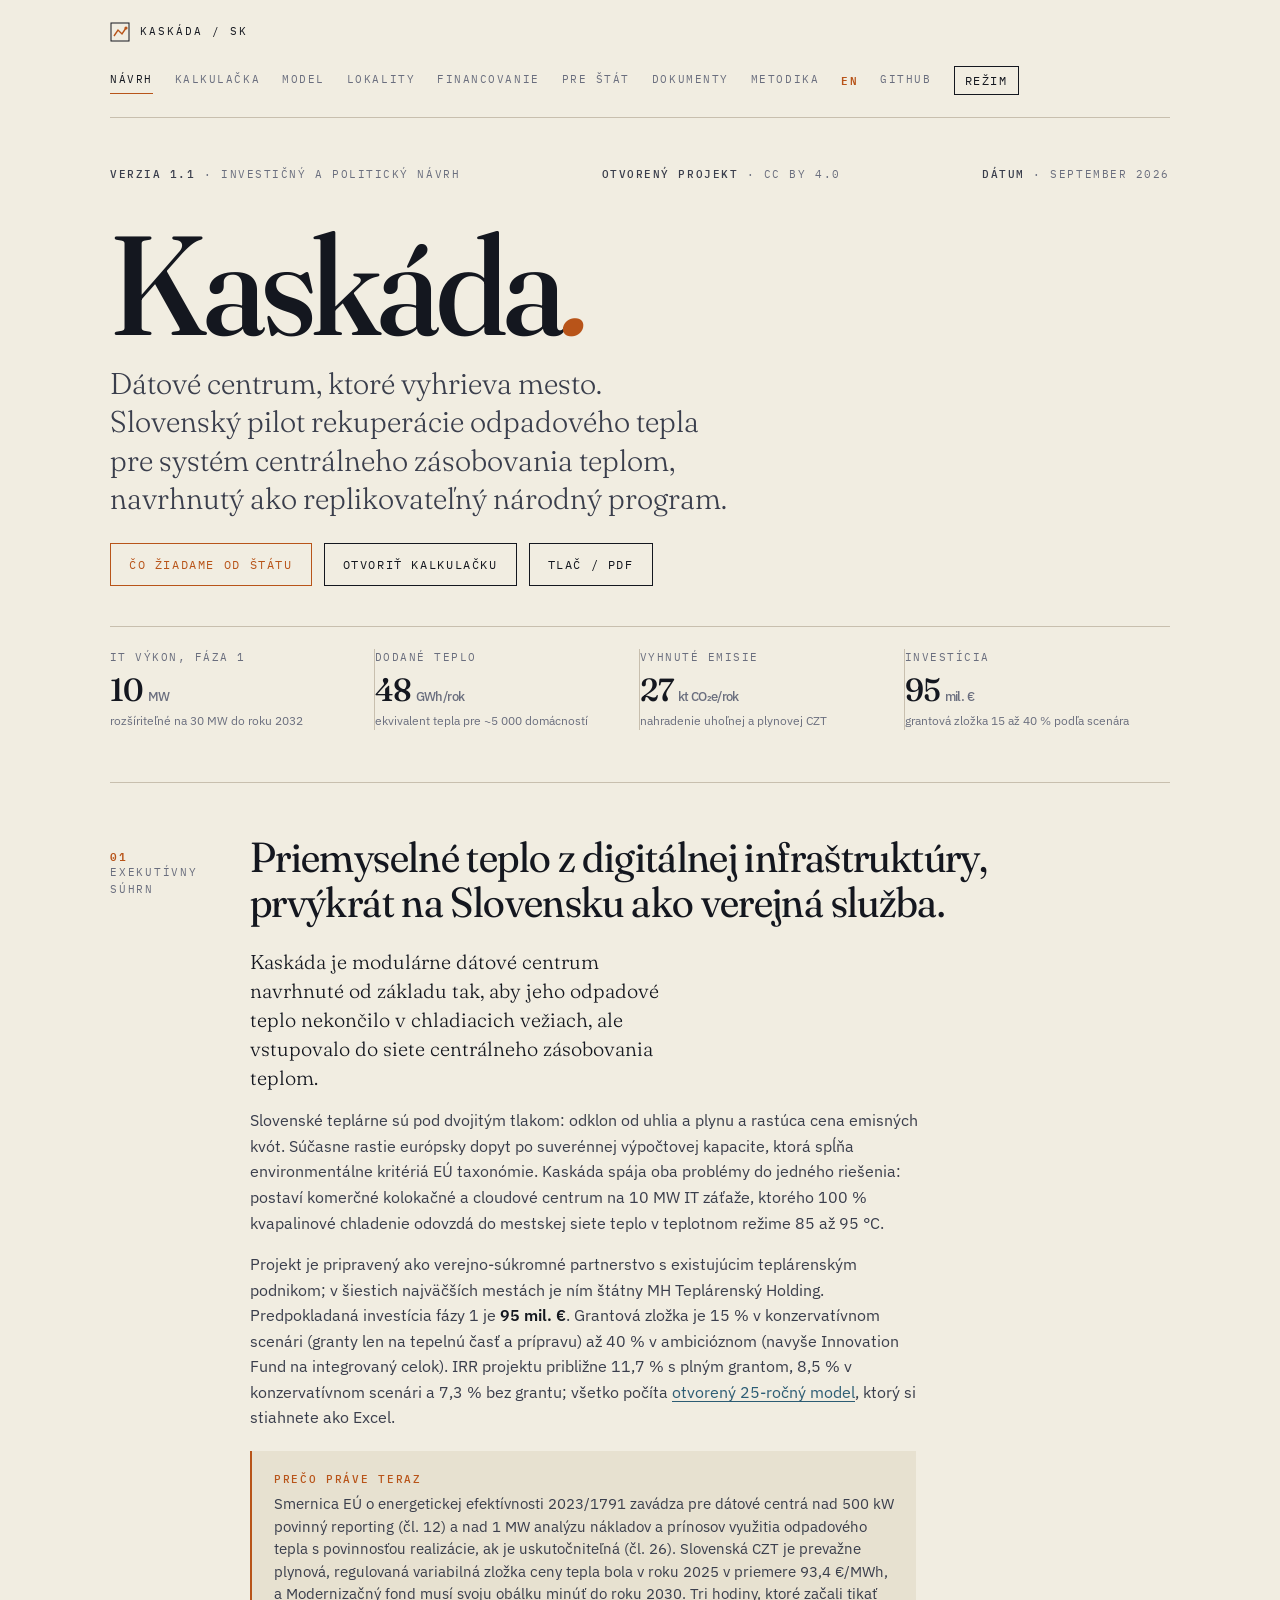
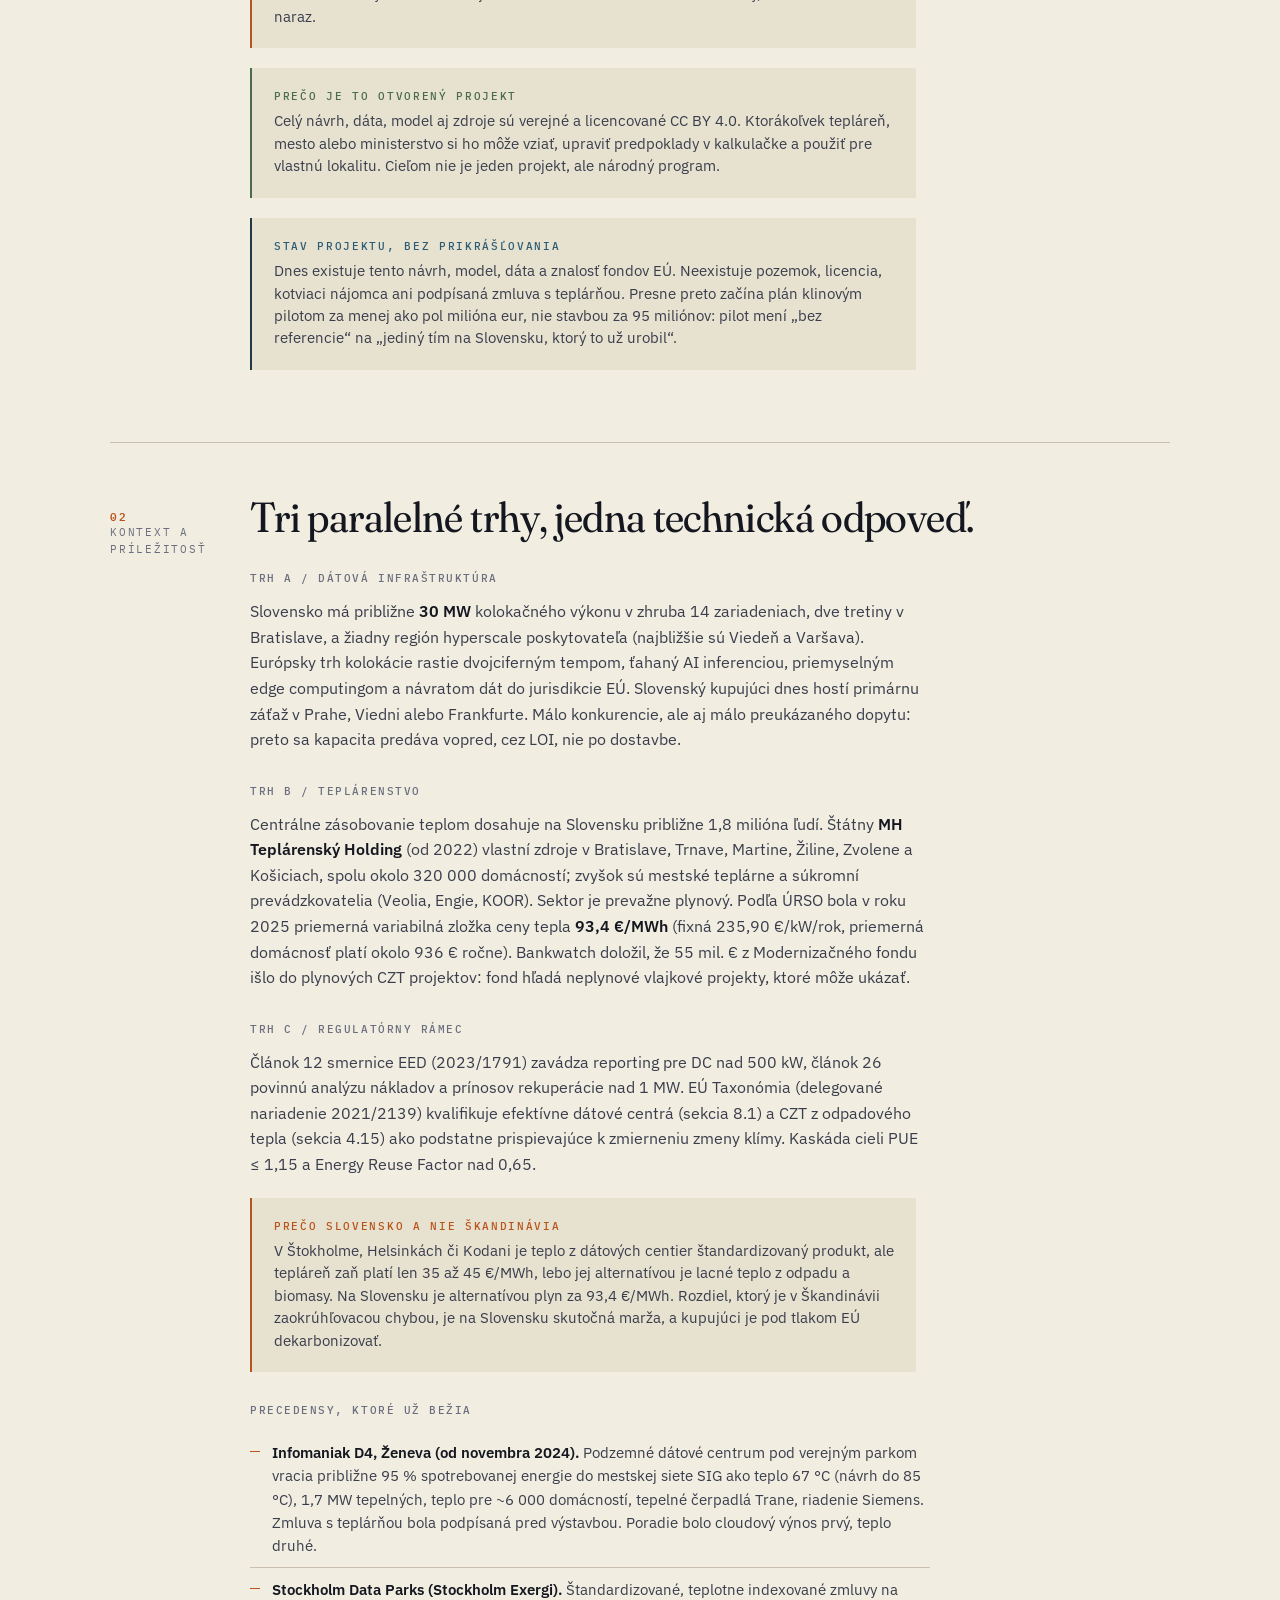
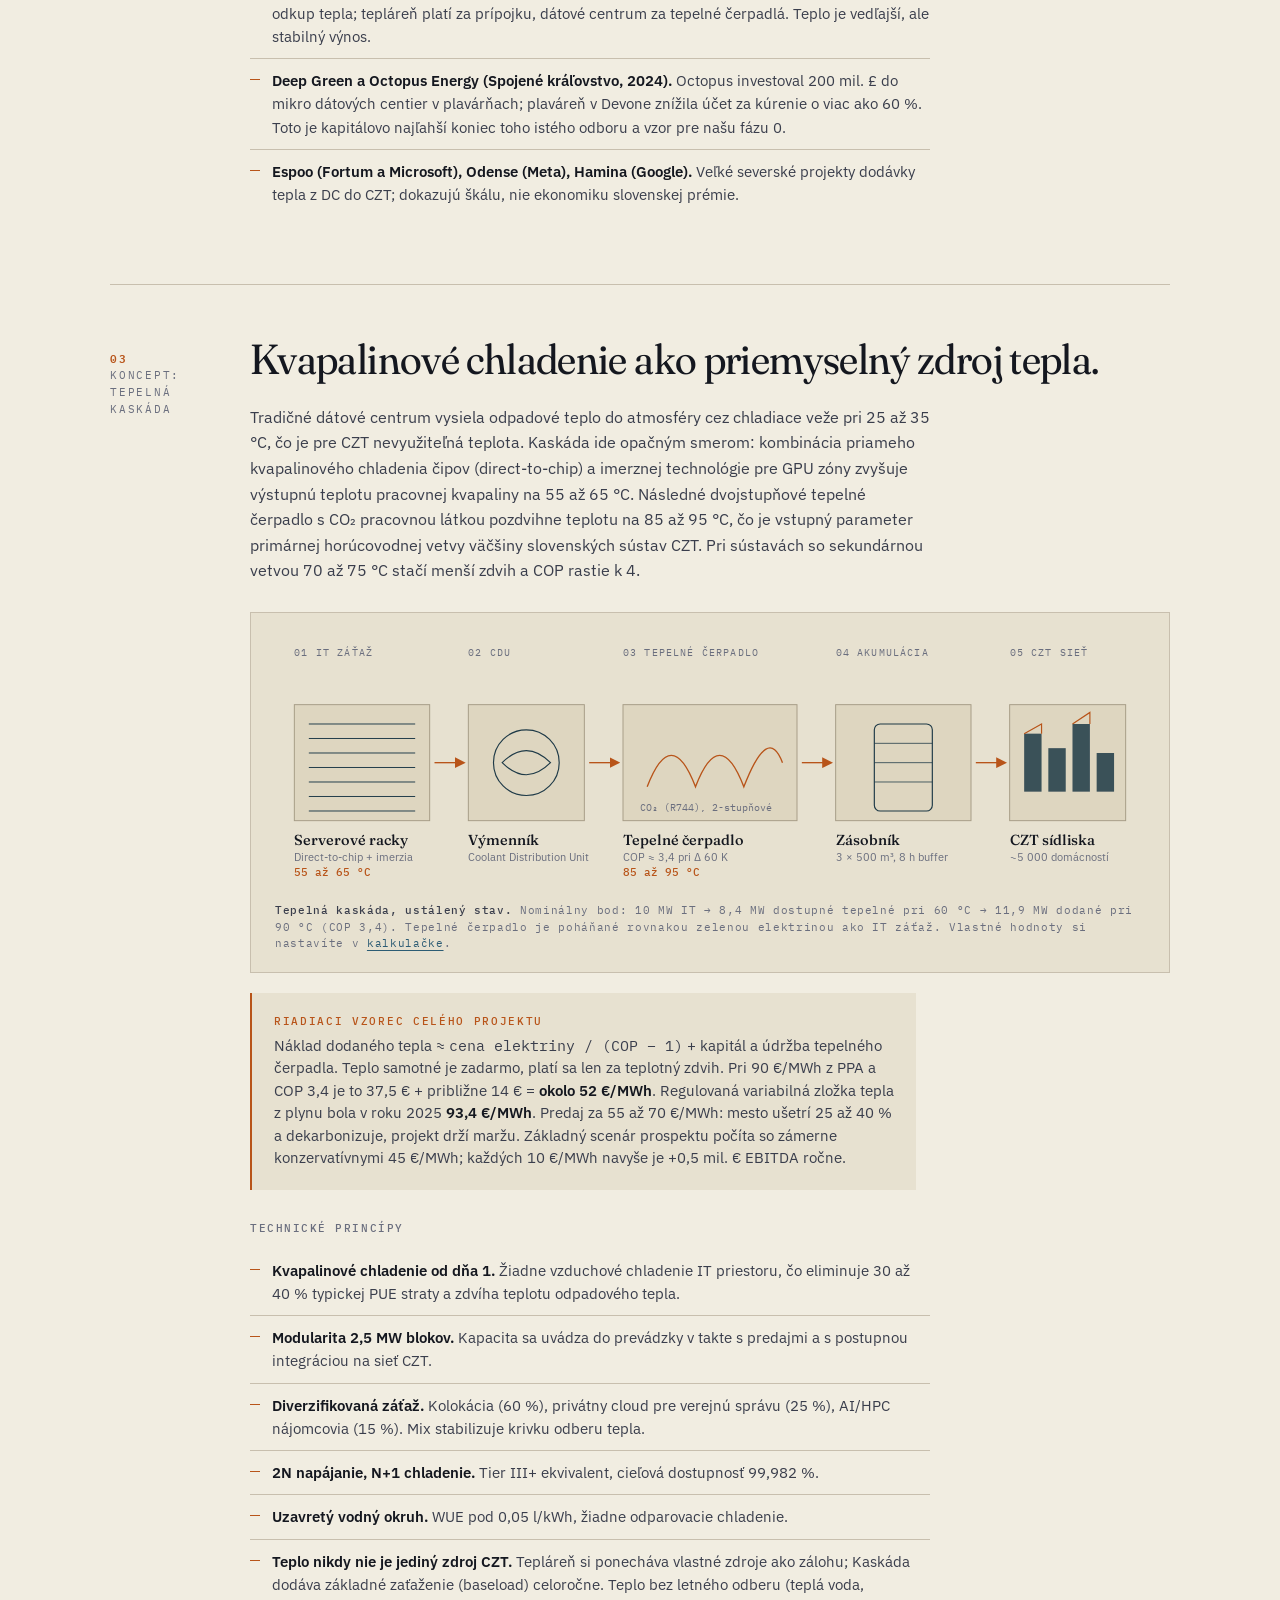
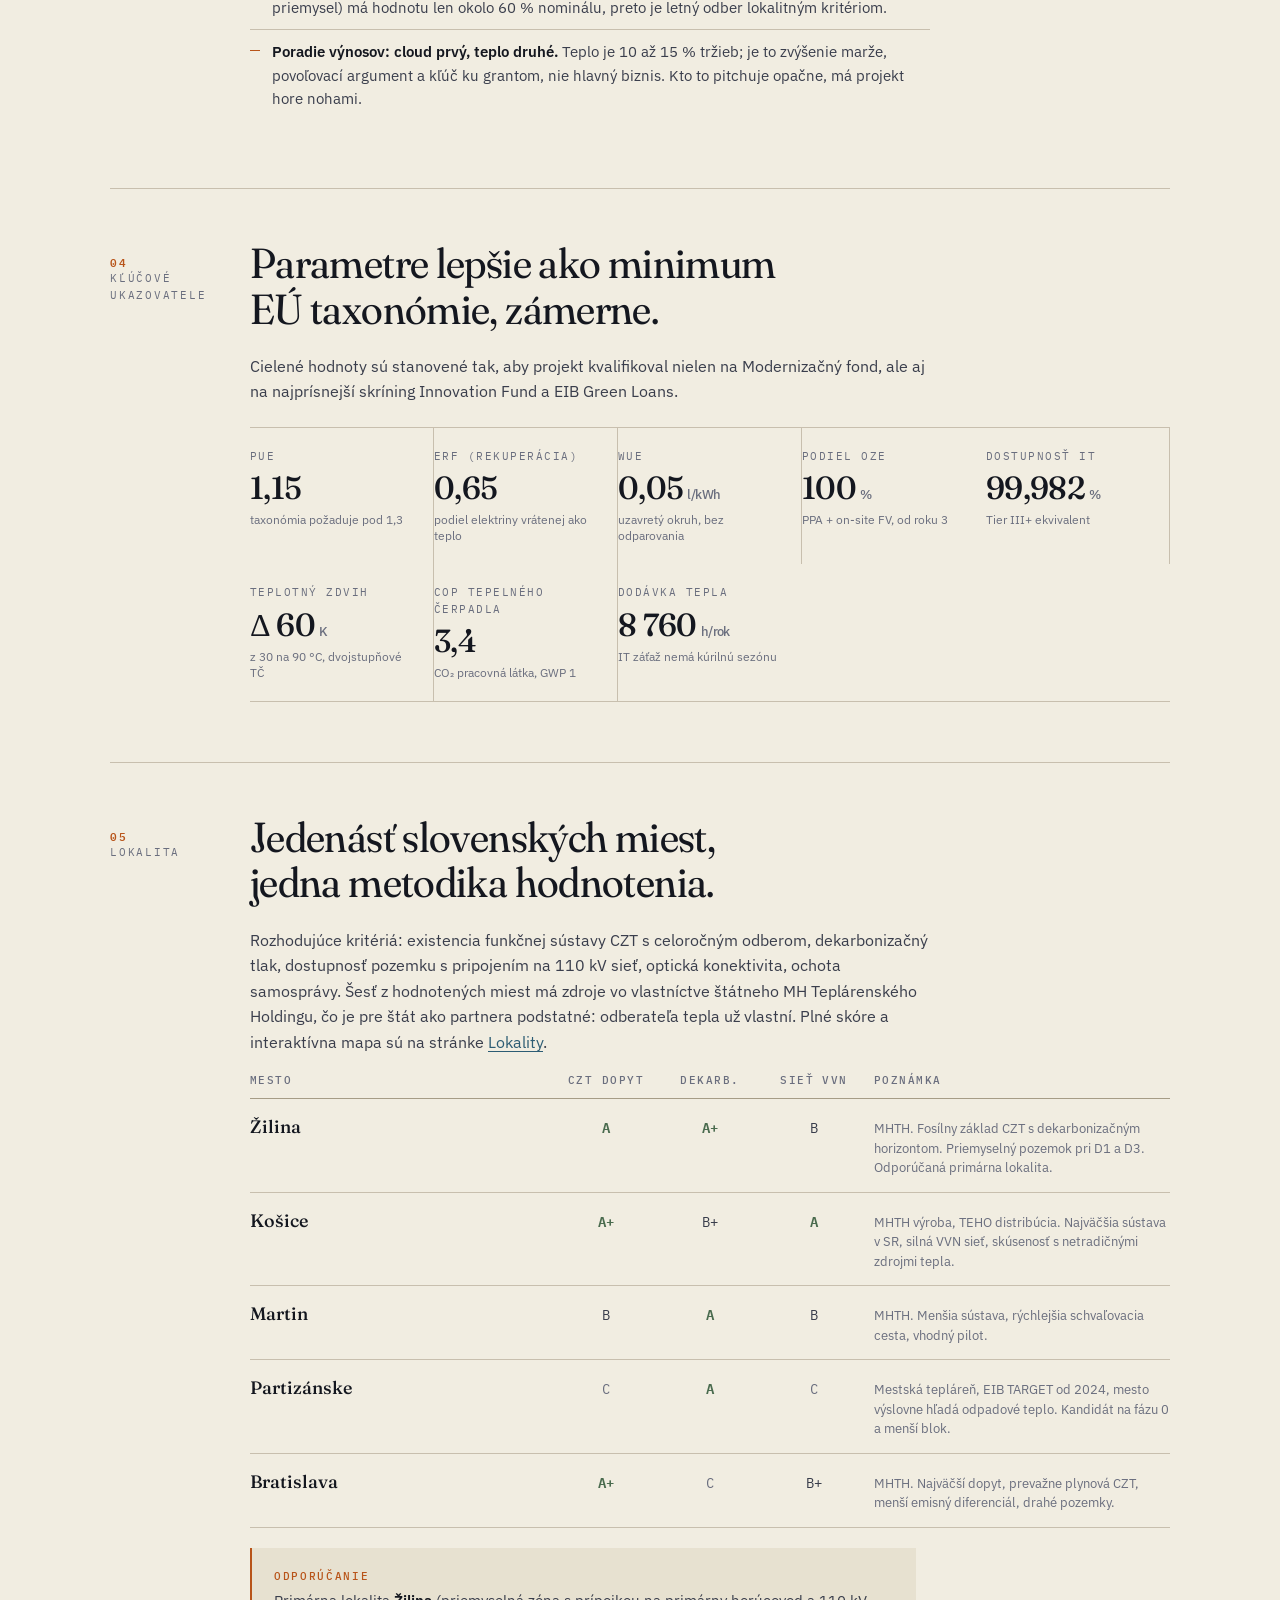
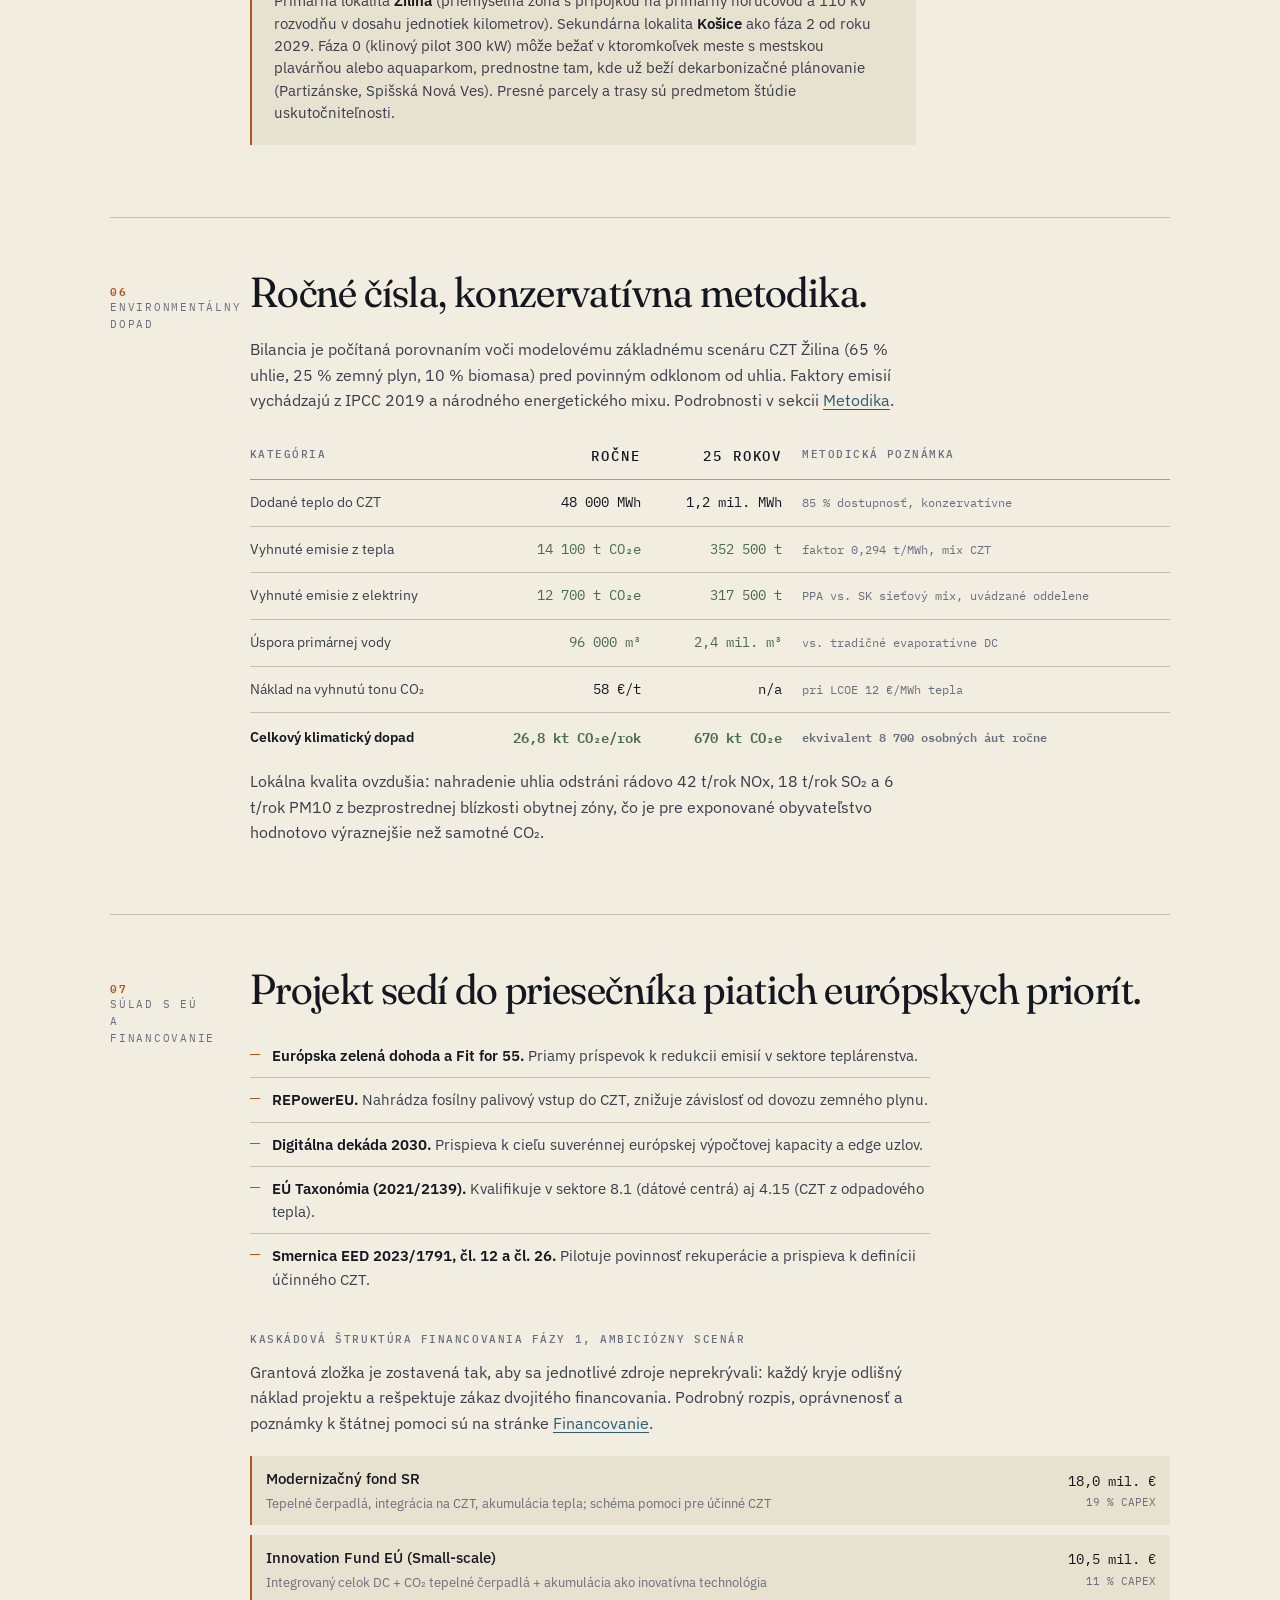
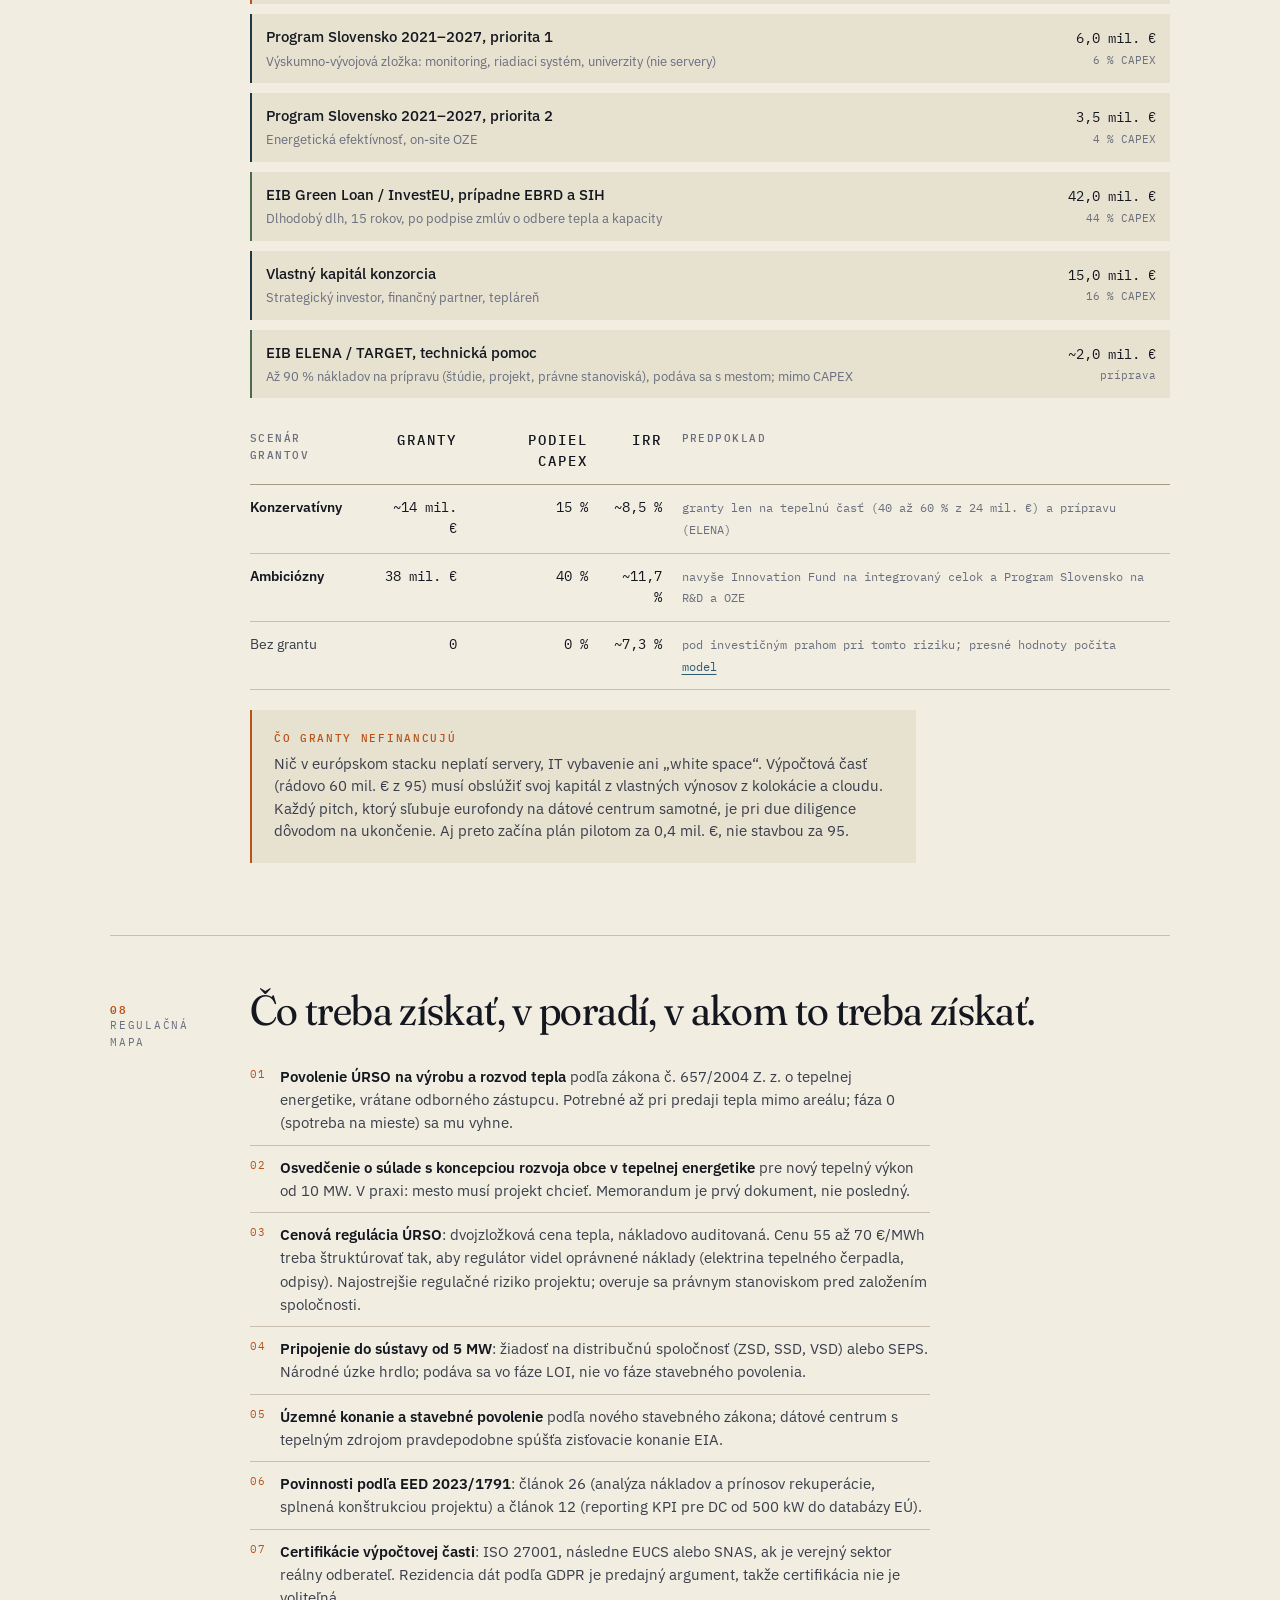
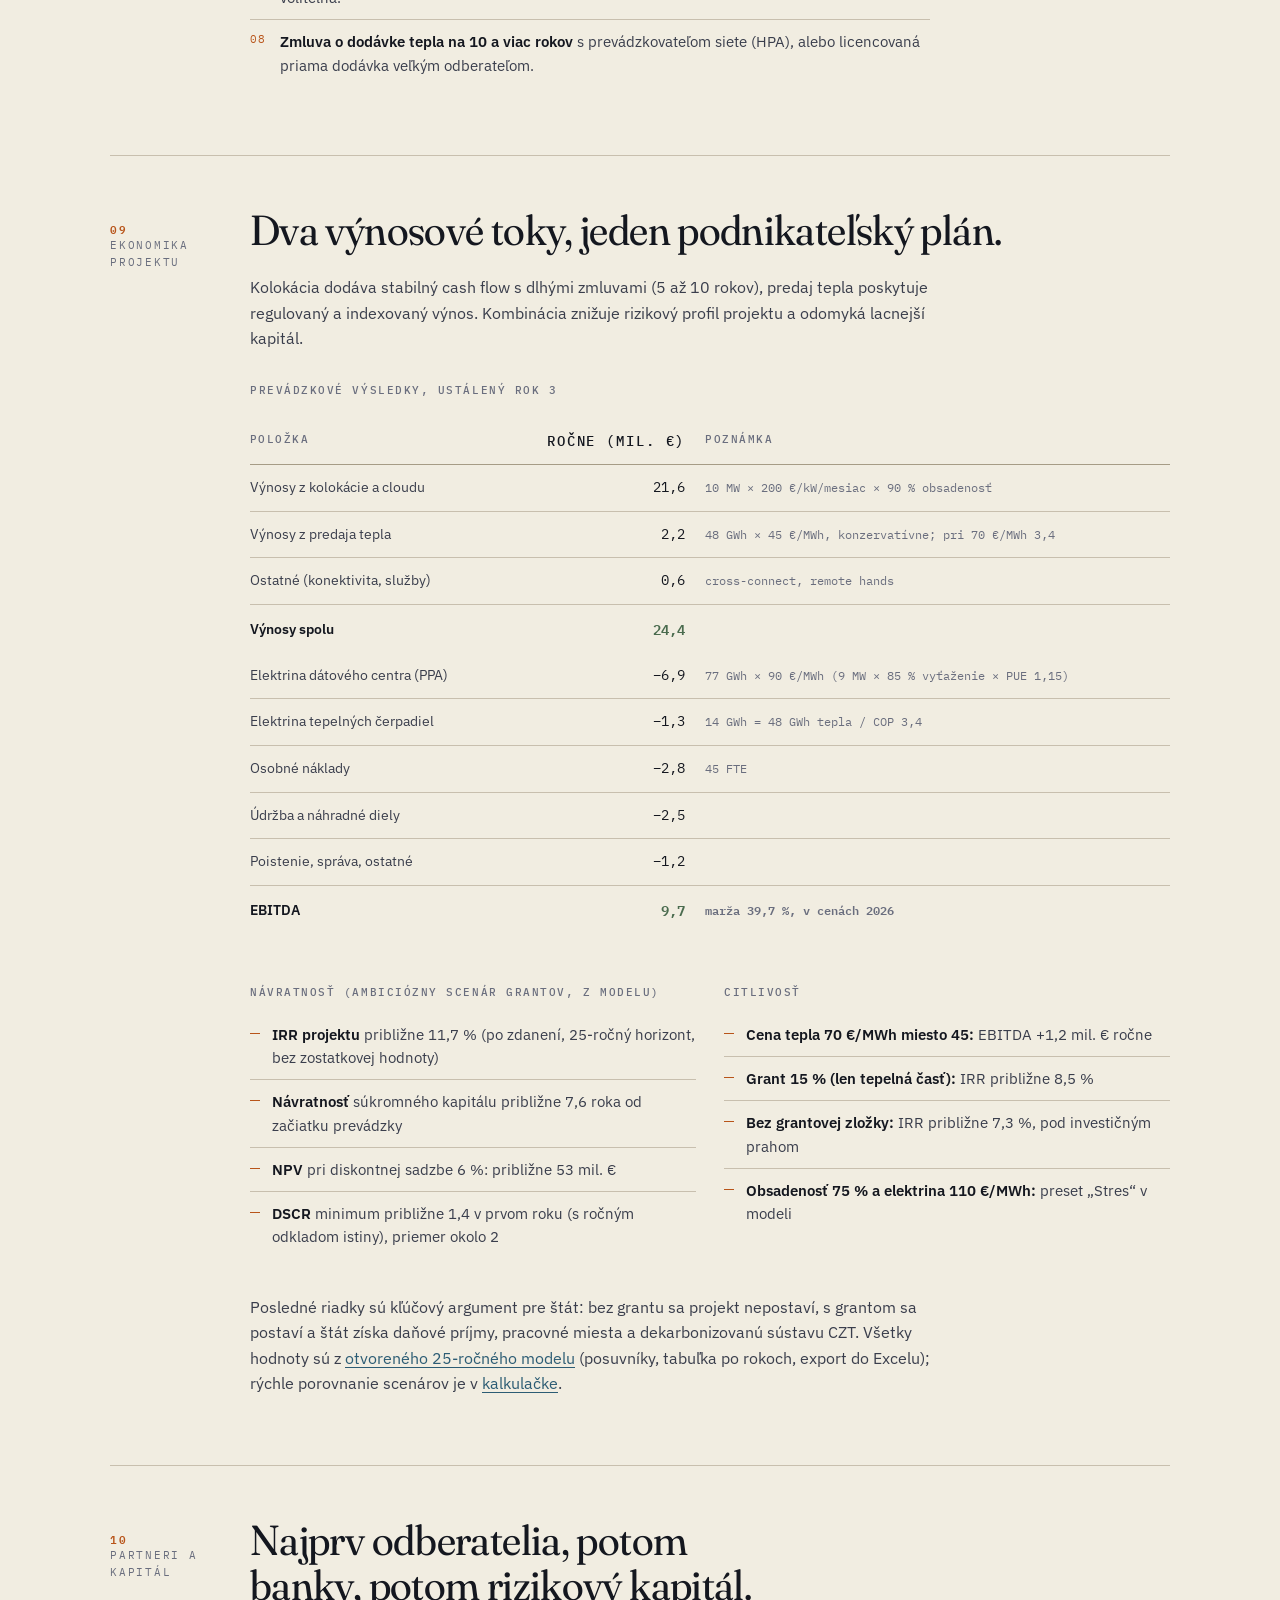
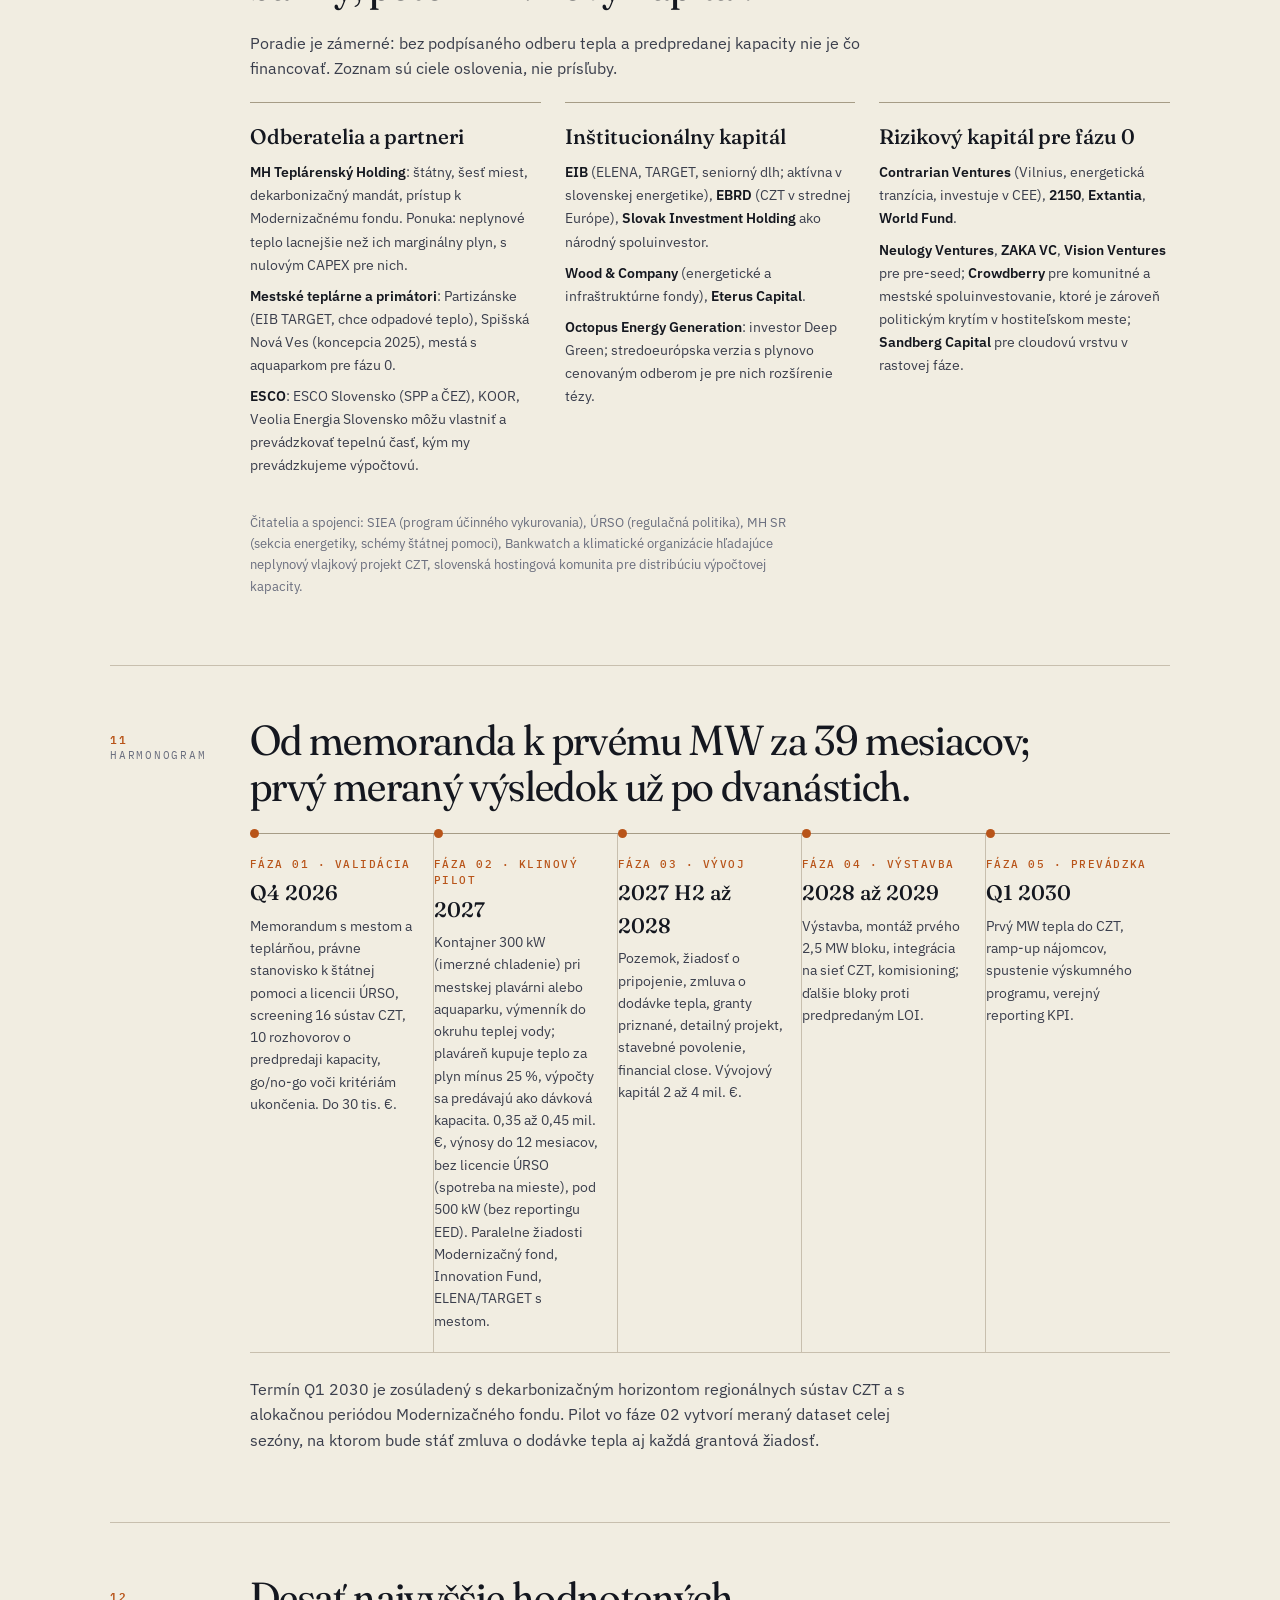
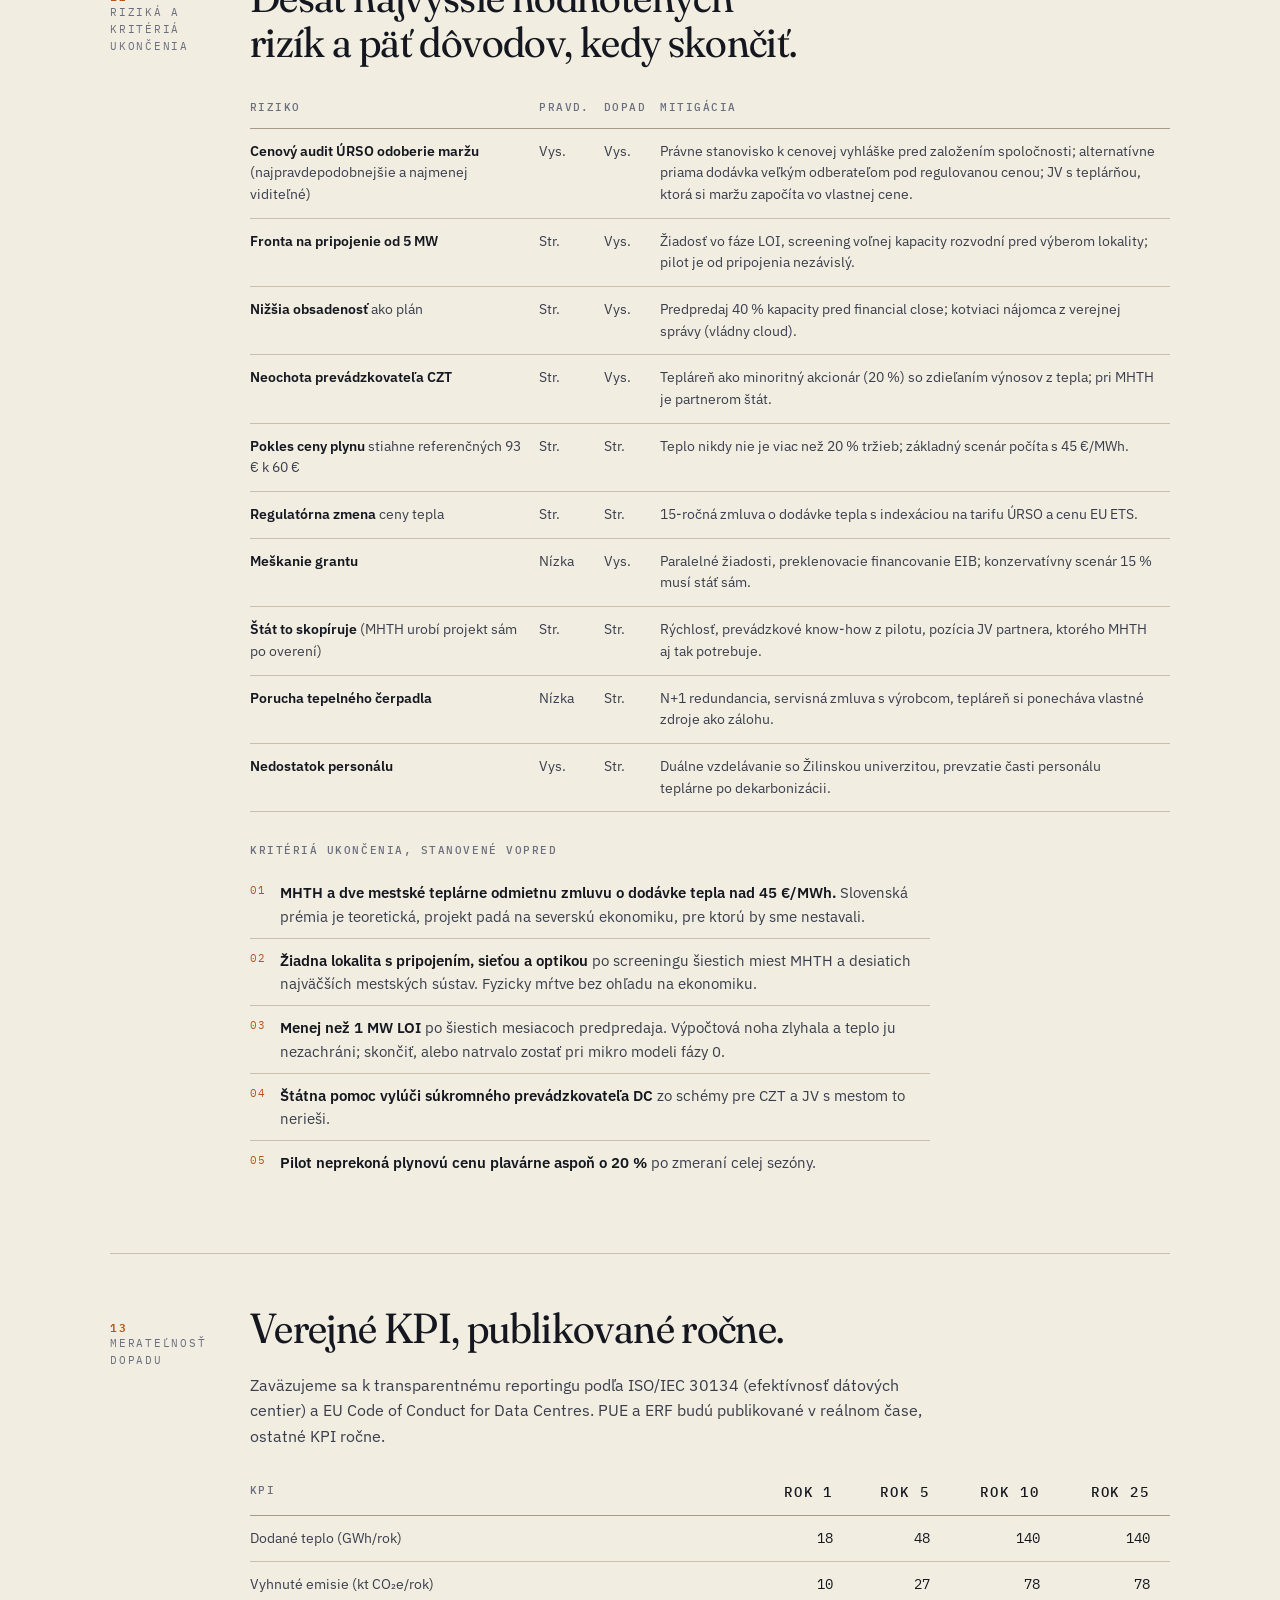
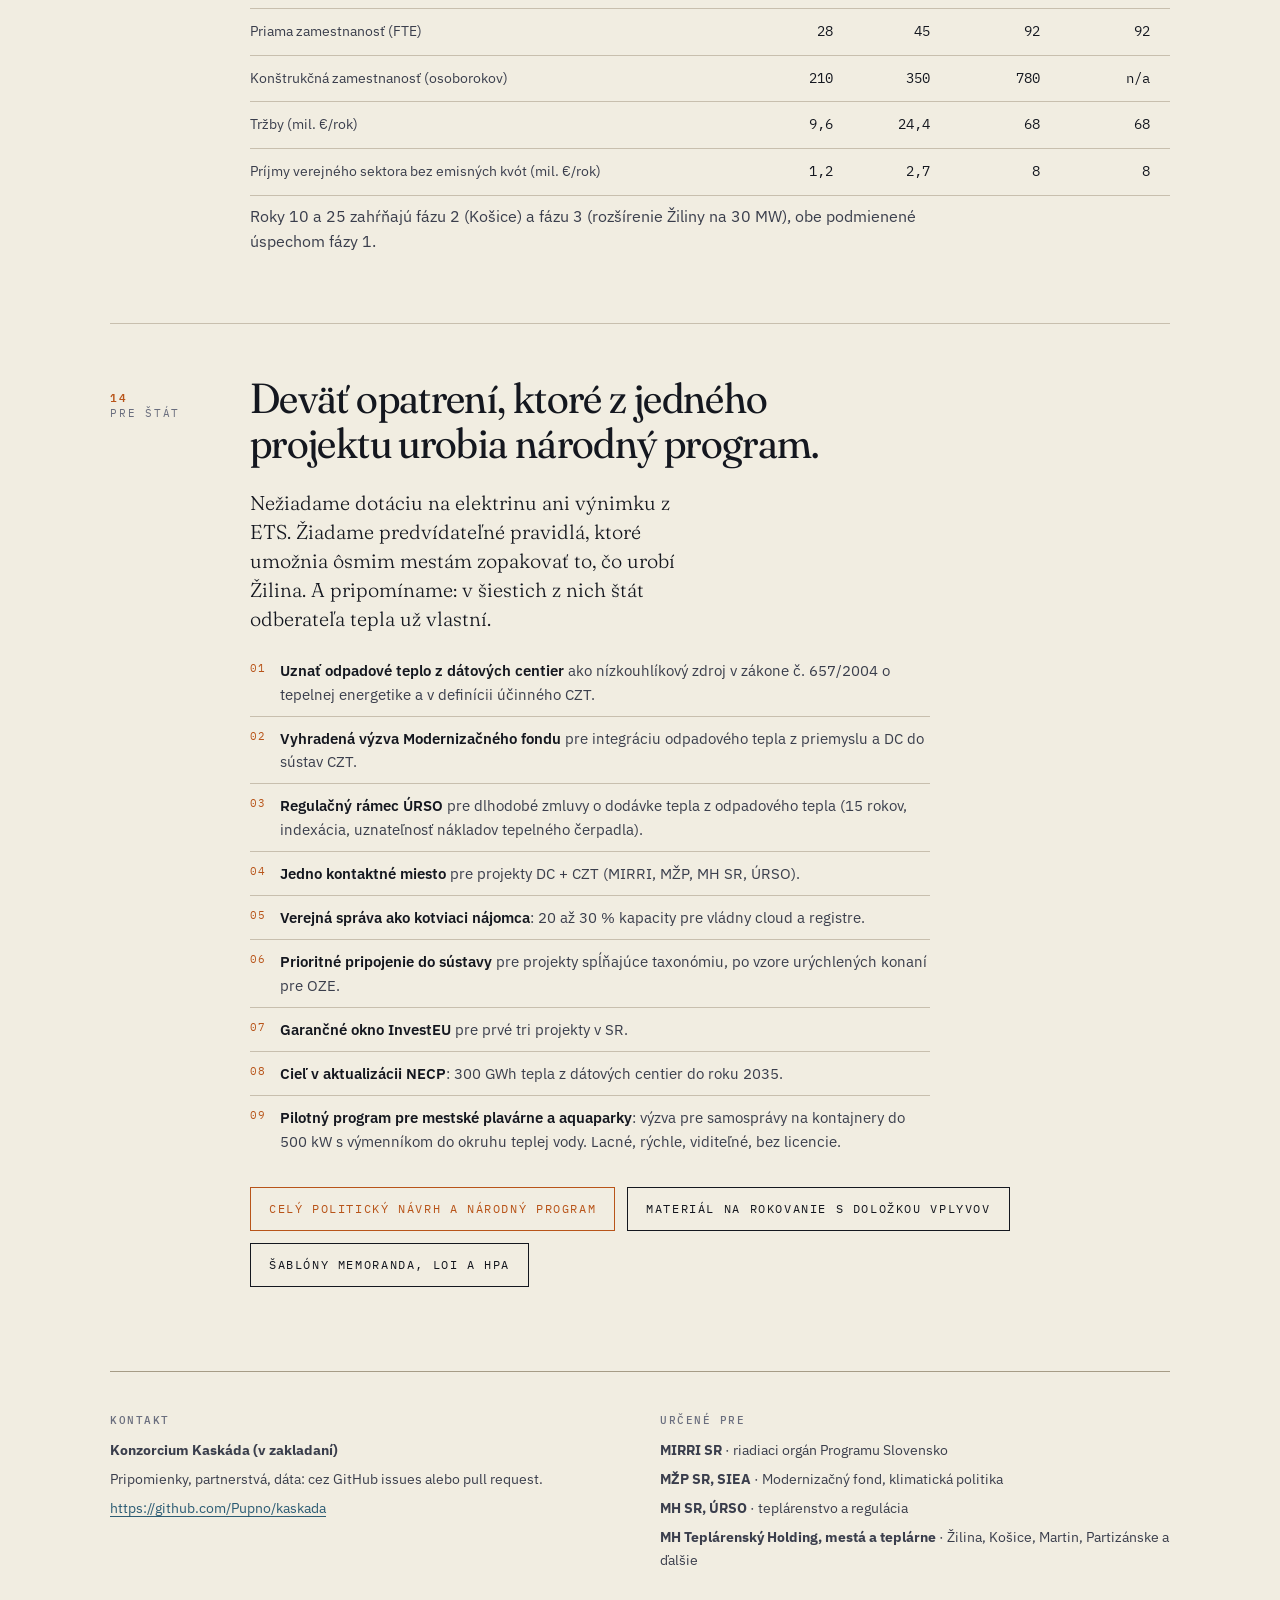
==== commit f8833f83: "v1.2: model, material na rokovanie, sablony" ====
--- a/index.html
+++ b/index.html
@@ -25,9 +25,11 @@
   <div class="nav-links">
     <a href="./">Návrh</a>
     <a href="./kalkulacka/">Kalkulačka</a>
+    <a href="./model/">Model</a>
     <a href="./lokality/">Lokality</a>
     <a href="./financovanie/">Financovanie</a>
     <a href="./pre-stat/">Pre štát</a>
+    <a href="./dokumenty/">Dokumenty</a>
     <a href="./metodika/">Metodika</a>
     <a class="lang" href="./en/">EN</a>
     <a class="gh" href="https://github.com/Pupno/kaskada">GitHub</a>
@@ -64,7 +66,7 @@
     <h2>Priemyselné teplo z digitálnej infraštruktúry, prvýkrát na Slovensku ako verejná služba.</h2>
     <p class="lead">Kaskáda je modulárne dátové centrum navrhnuté od základu tak, aby jeho odpadové teplo nekončilo v chladiacich vežiach, ale vstupovalo do siete centrálneho zásobovania teplom.</p>
     <p>Slovenské teplárne sú pod dvojitým tlakom: odklon od uhlia a plynu a rastúca cena emisných kvót. Súčasne rastie európsky dopyt po suverénnej výpočtovej kapacite, ktorá spĺňa environmentálne kritériá EÚ taxonómie. Kaskáda spája oba problémy do jedného riešenia: postaví komerčné kolokačné a cloudové centrum na 10 MW IT záťaže, ktorého 100 % kvapalinové chladenie odovzdá do mestskej siete teplo v teplotnom režime 85 až 95 °C.</p>
-    <p>Projekt je pripravený ako verejno-súkromné partnerstvo s existujúcim teplárenským podnikom; v šiestich najväčších mestách je ním štátny MH Teplárenský Holding. Predpokladaná investícia fázy 1 je <strong>95 mil. €</strong>. Grantová zložka je 15 % v konzervatívnom scenári (granty len na tepelnú časť a prípravu) až 40 % v ambicióznom (navyše Innovation Fund na integrovaný celok). IRR 13,8 % s plným grantom, približne 10 % v konzervatívnom scenári, 7,8 % bez grantu.</p>
+    <p>Projekt je pripravený ako verejno-súkromné partnerstvo s existujúcim teplárenským podnikom; v šiestich najväčších mestách je ním štátny MH Teplárenský Holding. Predpokladaná investícia fázy 1 je <strong>95 mil. €</strong>. Grantová zložka je 15 % v konzervatívnom scenári (granty len na tepelnú časť a prípravu) až 40 % v ambicióznom (navyše Innovation Fund na integrovaný celok). IRR projektu približne 11,7 % s plným grantom, 8,5 % v konzervatívnom scenári a 7,3 % bez grantu; všetko počíta <a href="./model/">otvorený 25-ročný model</a>, ktorý si stiahnete ako Excel.</p>
     <div class="callout">
       <span class="lbl">Prečo práve teraz</span>
       Smernica EÚ o energetickej efektívnosti 2023/1791 zavádza pre dátové centrá nad 500 kW povinný reporting (čl. 12) a nad 1 MW analýzu nákladov a prínosov využitia odpadového tepla s povinnosťou realizácie, ak je uskutočniteľná (čl. 26). Slovenská CZT je prevažne plynová, regulovaná variabilná zložka ceny tepla bola v roku 2025 v priemere 93,4 €/MWh, a Modernizačný fond musí svoju obálku minúť do roku 2030. Tri hodiny, ktoré začali tikať naraz.
@@ -264,9 +266,9 @@
       <table>
         <thead><tr><th>Scenár grantov</th><th class="num">Granty</th><th class="num">Podiel CAPEX</th><th class="num">IRR</th><th>Predpoklad</th></tr></thead>
         <tbody>
-          <tr><td><strong>Konzervatívny</strong></td><td class="num">~14 mil. €</td><td class="num">15 %</td><td class="num">~10 %</td><td><em>granty len na tepelnú časť (40 až 60 % z 24 mil. €) a prípravu (ELENA)</em></td></tr>
-          <tr><td><strong>Ambiciózny</strong></td><td class="num">38 mil. €</td><td class="num">40 %</td><td class="num">13,8 %</td><td><em>navyše Innovation Fund na integrovaný celok a Program Slovensko na R&amp;D a OZE</em></td></tr>
-          <tr><td>Bez grantu</td><td class="num">0</td><td class="num">0 %</td><td class="num">7,8 %</td><td><em>pod investičným prahom pri tomto riziku</em></td></tr>
+          <tr><td><strong>Konzervatívny</strong></td><td class="num">~14 mil. €</td><td class="num">15 %</td><td class="num">~8,5 %</td><td><em>granty len na tepelnú časť (40 až 60 % z 24 mil. €) a prípravu (ELENA)</em></td></tr>
+          <tr><td><strong>Ambiciózny</strong></td><td class="num">38 mil. €</td><td class="num">40 %</td><td class="num">~11,7 %</td><td><em>navyše Innovation Fund na integrovaný celok a Program Slovensko na R&amp;D a OZE</em></td></tr>
+          <tr><td>Bez grantu</td><td class="num">0</td><td class="num">0 %</td><td class="num">~7,3 %</td><td><em>pod investičným prahom pri tomto riziku; presné hodnoty počíta <a href="./model/">model</a></em></td></tr>
         </tbody>
       </table>
     </div>
@@ -308,36 +310,36 @@
           <tr><td>Výnosy z predaja tepla</td><td class="num">2,2</td><td><em>48 GWh × 45 €/MWh, konzervatívne; pri 70 €/MWh 3,4</em></td></tr>
           <tr><td>Ostatné (konektivita, služby)</td><td class="num">0,6</td><td><em>cross-connect, remote hands</em></td></tr>
           <tr class="total"><td>Výnosy spolu</td><td class="num pos">24,4</td><td></td></tr>
-          <tr><td>Elektrina (PPA)</td><td class="num">−6,7</td><td><em>74 GWh × 90 €/MWh</em></td></tr>
+          <tr><td>Elektrina dátového centra (PPA)</td><td class="num">−6,9</td><td><em>77 GWh × 90 €/MWh (9 MW × 85 % vyťaženie × PUE 1,15)</em></td></tr>
+          <tr><td>Elektrina tepelných čerpadiel</td><td class="num">−1,3</td><td><em>14 GWh = 48 GWh tepla / COP 3,4</em></td></tr>
           <tr><td>Osobné náklady</td><td class="num">−2,8</td><td><em>45 FTE</em></td></tr>
           <tr><td>Údržba a náhradné diely</td><td class="num">−2,5</td><td></td></tr>
           <tr><td>Poistenie, správa, ostatné</td><td class="num">−1,2</td><td></td></tr>
-          <tr class="total"><td>EBITDA</td><td class="num pos">11,2</td><td><em>marža 45,9 %</em></td></tr>
+          <tr class="total"><td>EBITDA</td><td class="num pos">9,7</td><td><em>marža 39,7 %, v cenách 2026</em></td></tr>
         </tbody>
       </table>
     </div>
     <div class="grid-2">
       <div>
-        <h3 class="small-cap">Návratnosť (ambiciózny scenár grantov)</h3>
+        <h3 class="small-cap">Návratnosť (ambiciózny scenár grantov, z modelu)</h3>
         <ul class="plain">
-          <li><strong>IRR projektu</strong> 13,8 % (po zdanení, 25-ročný horizont)</li>
-          <li><strong>Payback</strong> súkromného kapitálu 6,4 roka</li>
-          <li><strong>NPV</strong> pri diskontnej sadzbe 6 %: 87 mil. €</li>
-          <li><strong>DSCR</strong> priemer 1,68, minimum 1,32 v roku 5</li>
+          <li><strong>IRR projektu</strong> približne 11,7 % (po zdanení, 25-ročný horizont, bez zostatkovej hodnoty)</li>
+          <li><strong>Návratnosť</strong> súkromného kapitálu približne 7,6 roka od začiatku prevádzky</li>
+          <li><strong>NPV</strong> pri diskontnej sadzbe 6 %: približne 53 mil. €</li>
+          <li><strong>DSCR</strong> minimum približne 1,4 v prvom roku (s ročným odkladom istiny), priemer okolo 2</li>
         </ul>
       </div>
       <div>
         <h3 class="small-cap">Citlivosť</h3>
         <ul class="plain">
-          <li><strong>Obsadenosť 75 % miesto 90 %:</strong> IRR klesá na 9,4 %</li>
-          <li><strong>Cena tepla 70 €/MWh miesto 45:</strong> EBITDA +1,2 mil. €, IRR rastie</li>
-          <li><strong>PPA elektrina 110 €/MWh:</strong> IRR klesá na 11,1 %</li>
-          <li><strong>Grant 15 % (len tepelná časť):</strong> IRR približne 10 %</li>
-          <li><strong>Bez grantovej zložky:</strong> IRR 7,8 %, pod investičným prahom</li>
+          <li><strong>Cena tepla 70 €/MWh miesto 45:</strong> EBITDA +1,2 mil. € ročne</li>
+          <li><strong>Grant 15 % (len tepelná časť):</strong> IRR približne 8,5 %</li>
+          <li><strong>Bez grantovej zložky:</strong> IRR približne 7,3 %, pod investičným prahom</li>
+          <li><strong>Obsadenosť 75 % a elektrina 110 €/MWh:</strong> preset „Stres“ v modeli</li>
         </ul>
       </div>
     </div>
-    <p>Posledné dva riadky sú kľúčový argument pre štát: bez grantu sa projekt nepostaví, s grantom sa postaví a štát získa daňové príjmy, pracovné miesta a dekarbonizovanú sústavu CZT. Vlastné scenáre si nastavíte v <a href="./kalkulacka/">kalkulačke</a>.</p>
+    <p>Posledné riadky sú kľúčový argument pre štát: bez grantu sa projekt nepostaví, s grantom sa postaví a štát získa daňové príjmy, pracovné miesta a dekarbonizovanú sústavu CZT. Všetky hodnoty sú z <a href="./model/">otvoreného 25-ročného modelu</a> (posuvníky, tabuľka po rokoch, export do Excelu); rýchle porovnanie scenárov je v <a href="./kalkulacka/">kalkulačke</a>.</p>
   </div>
 </section>
 
@@ -430,7 +432,7 @@
           <tr><td>Priama zamestnanosť (FTE)</td><td class="num">28</td><td class="num">45</td><td class="num">92</td><td class="num">92</td></tr>
           <tr><td>Konštrukčná zamestnanosť (osoborokov)</td><td class="num">210</td><td class="num">350</td><td class="num">780</td><td class="num">n/a</td></tr>
           <tr><td>Tržby (mil. €/rok)</td><td class="num">9,6</td><td class="num">24,4</td><td class="num">68</td><td class="num">68</td></tr>
-          <tr><td>Daňový výnos štátu (mil. €/rok)</td><td class="num">1,1</td><td class="num">3,4</td><td class="num">9,8</td><td class="num">9,8</td></tr>
+          <tr><td>Príjmy verejného sektora bez emisných kvót (mil. €/rok)</td><td class="num">1,2</td><td class="num">2,7</td><td class="num">8</td><td class="num">8</td></tr>
         </tbody>
       </table>
     </div>
@@ -454,7 +456,7 @@
       <li><strong>Cieľ v aktualizácii NECP</strong>: 300 GWh tepla z dátových centier do roku 2035.</li>
       <li><strong>Pilotný program pre mestské plavárne a aquaparky</strong>: výzva pre samosprávy na kontajnery do 500 kW s výmenníkom do okruhu teplej vody. Lacné, rýchle, viditeľné, bez licencie.</li>
     </ol>
-    <div class="btn-row"><a class="btn accent" href="./pre-stat/">Celý politický návrh a národný program</a></div>
+    <div class="btn-row"><a class="btn accent" href="./pre-stat/">Celý politický návrh a národný program</a><a class="btn" href="./dokumenty/material/">Materiál na rokovanie s doložkou vplyvov</a><a class="btn" href="./dokumenty/sablony/">Šablóny memoranda, LOI a HPA</a></div>
   </div>
 </section>
 
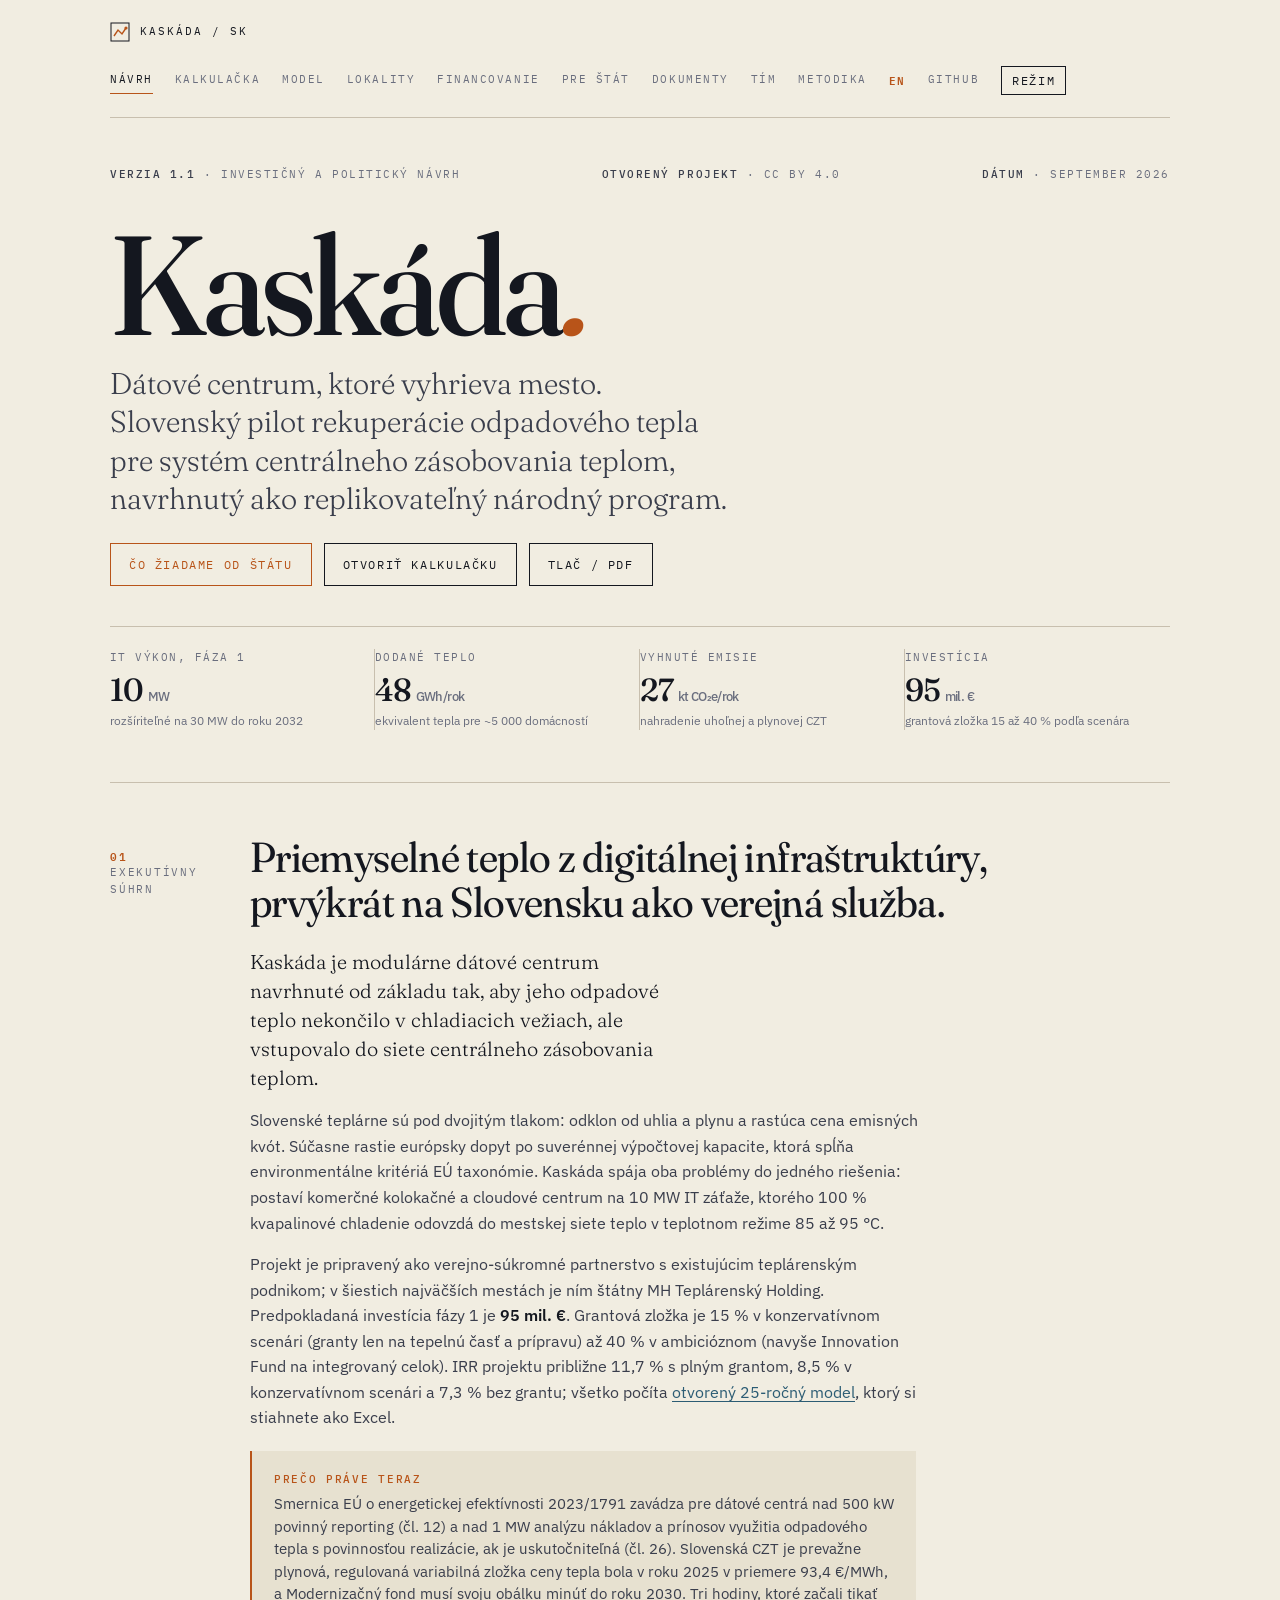
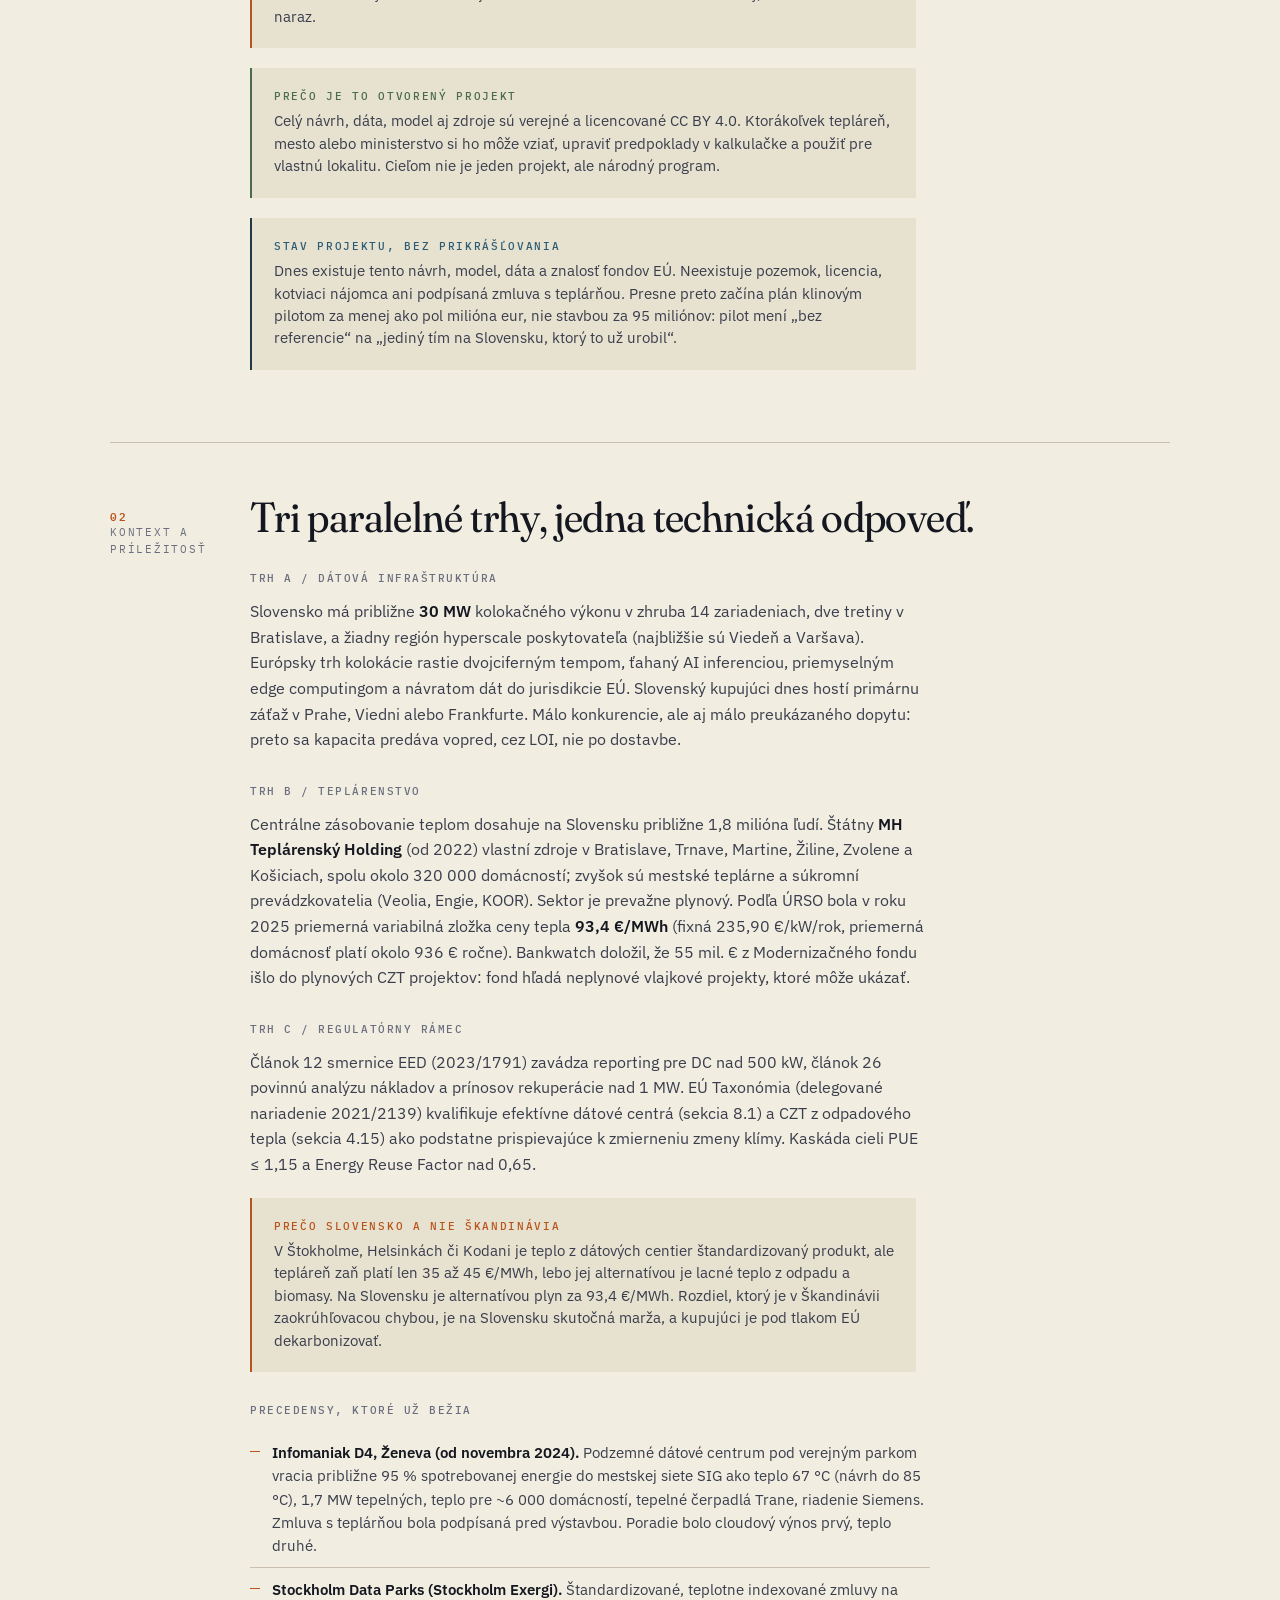
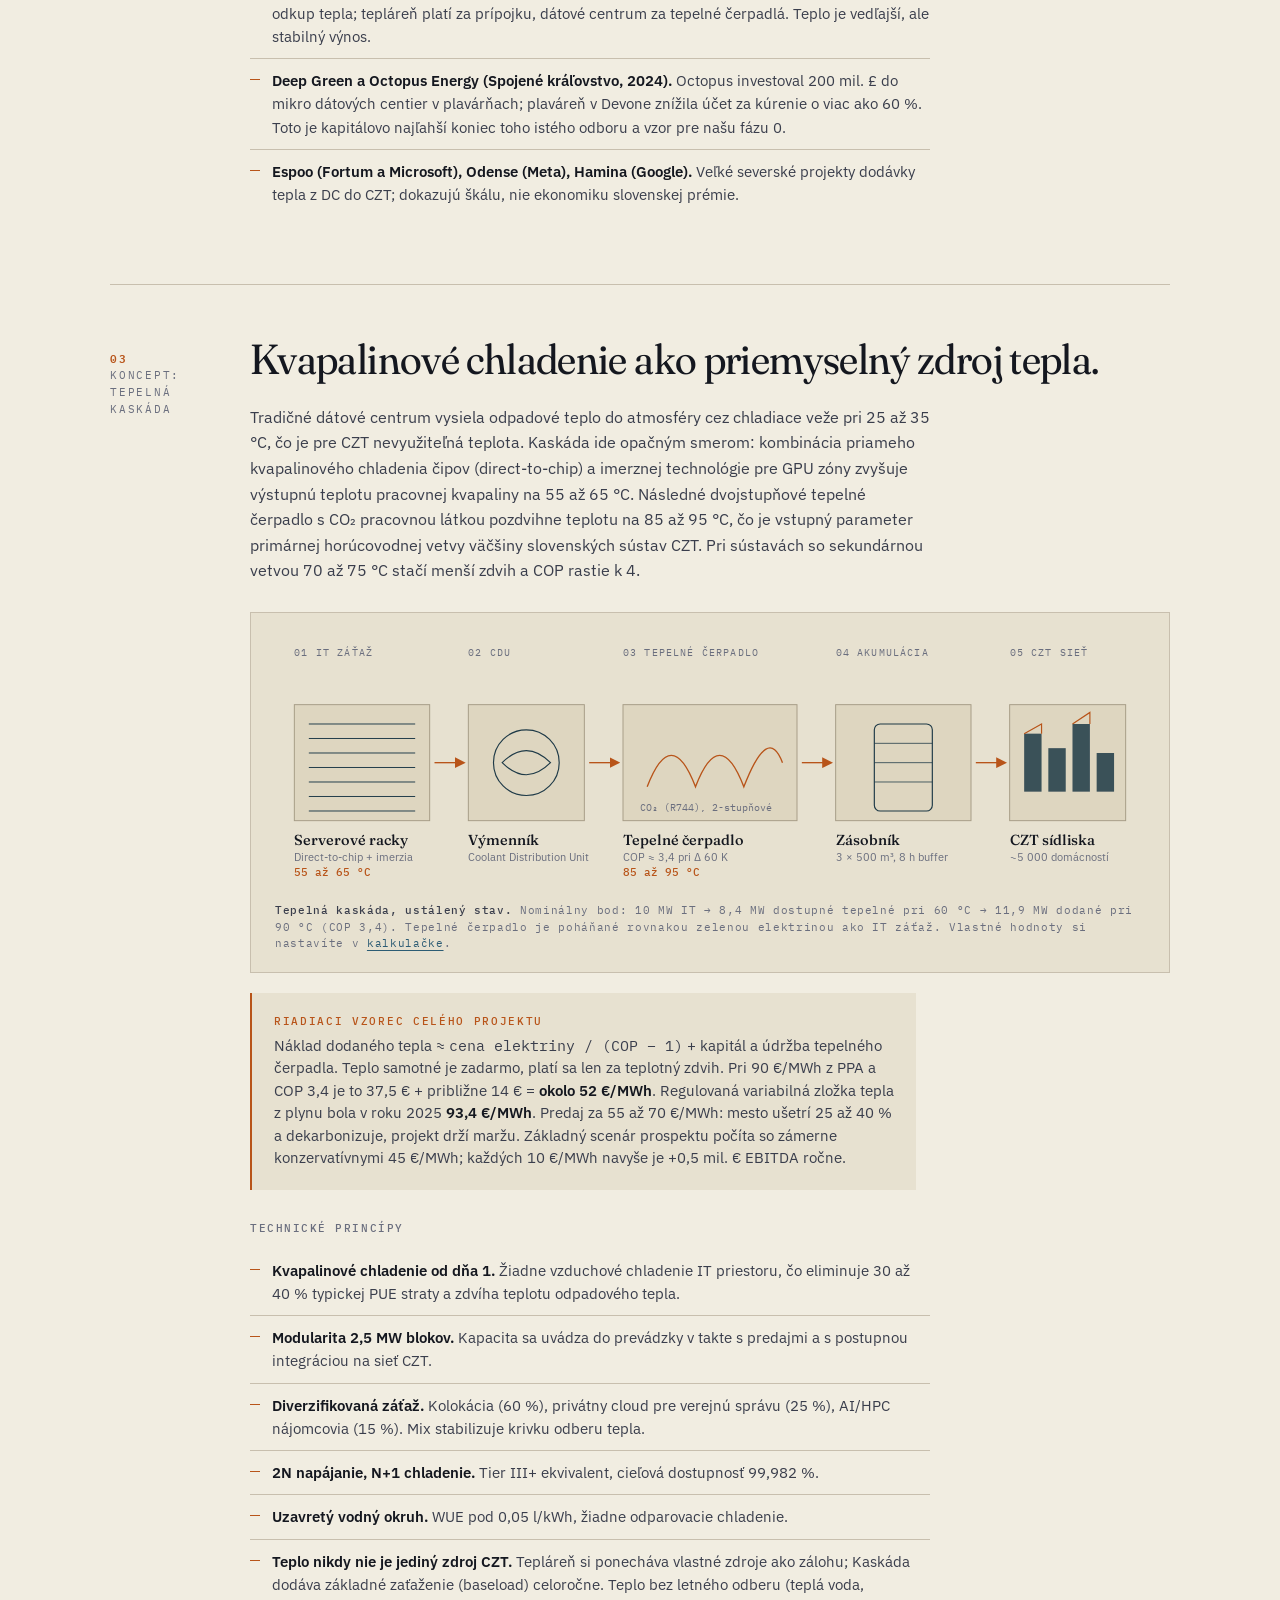
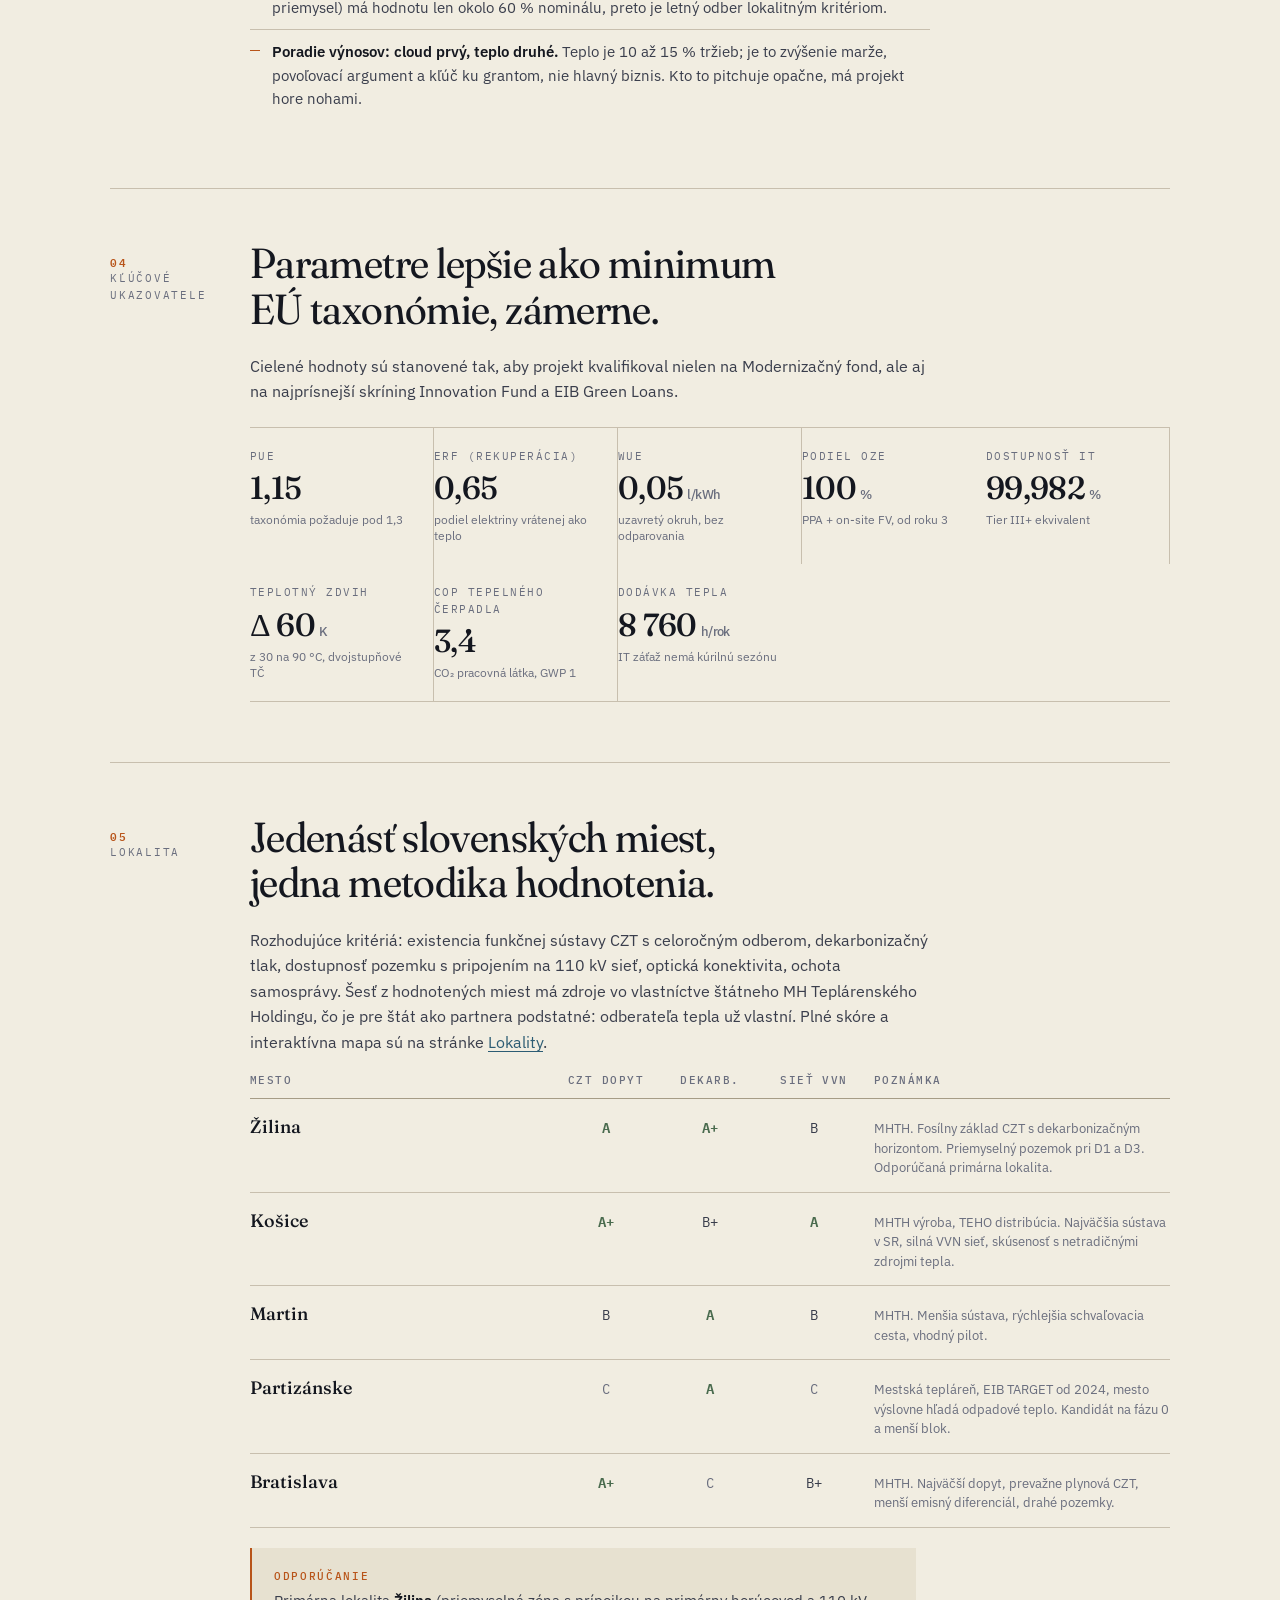
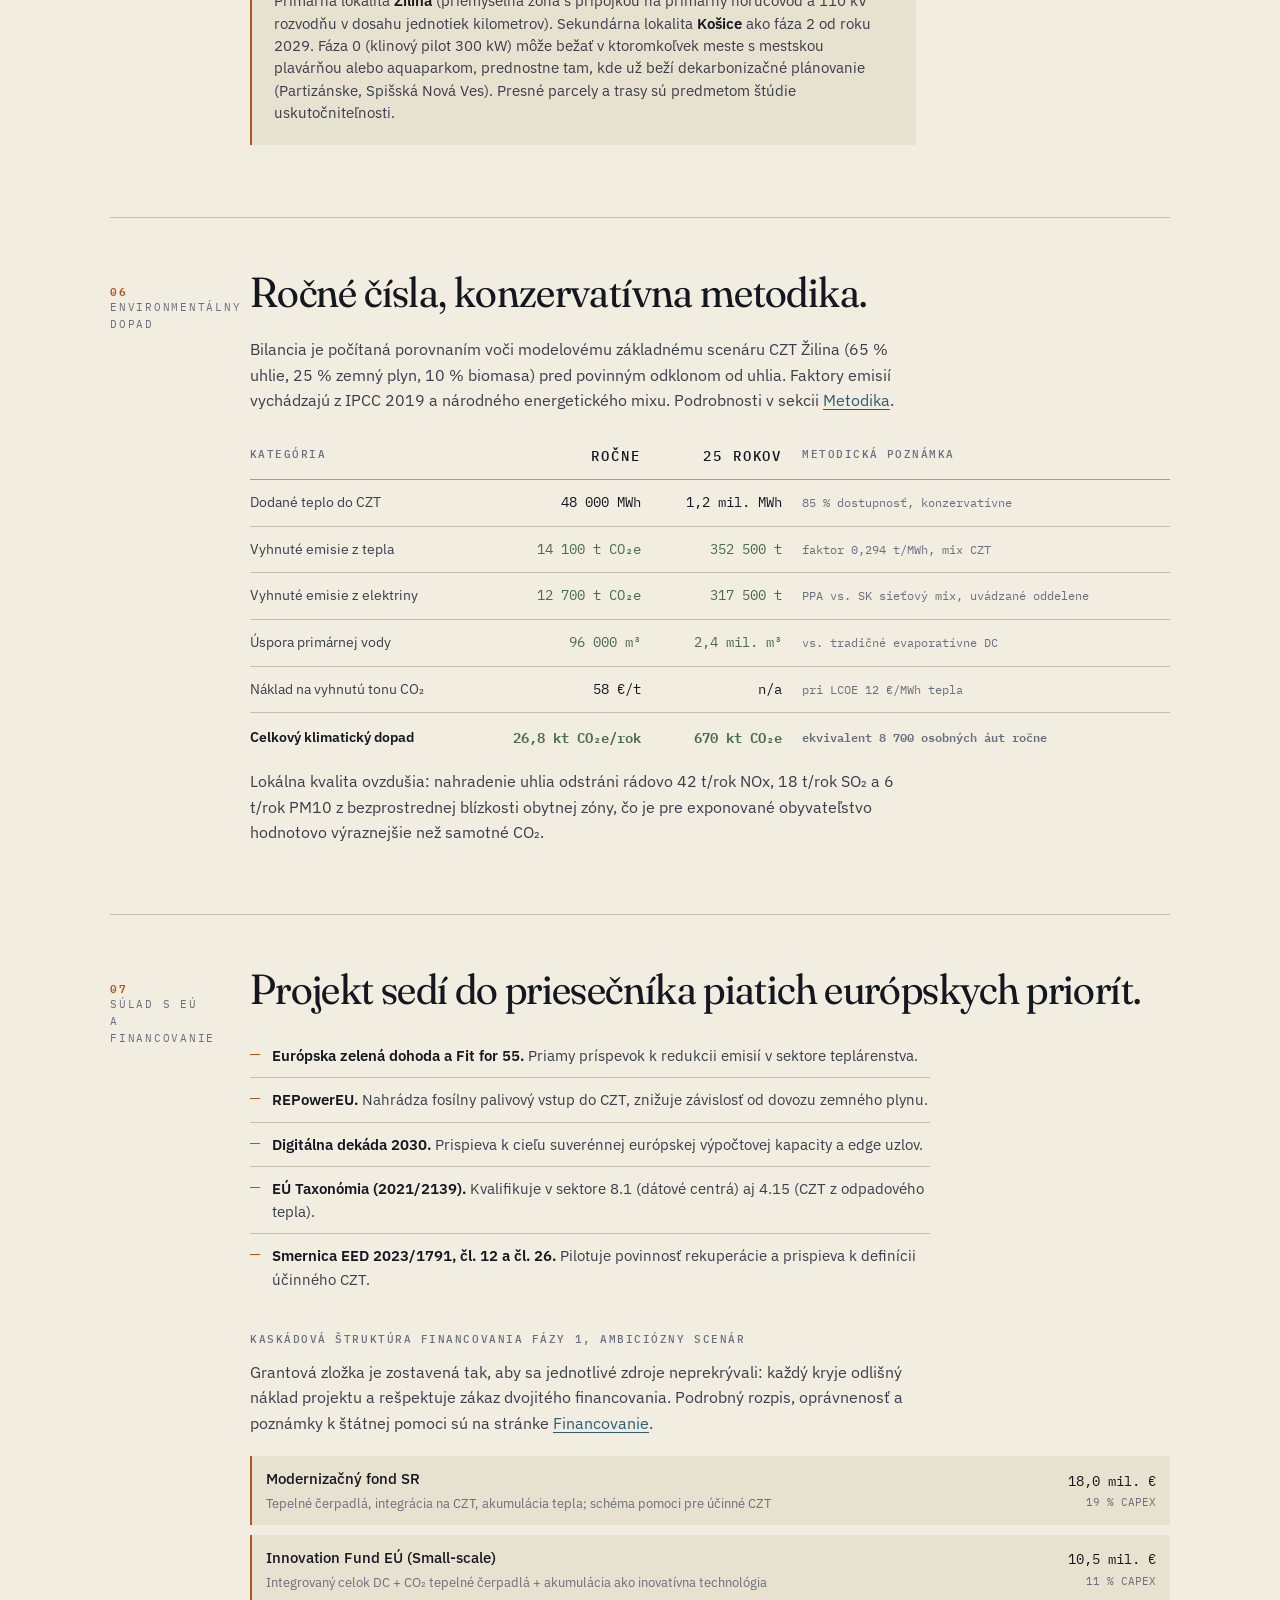
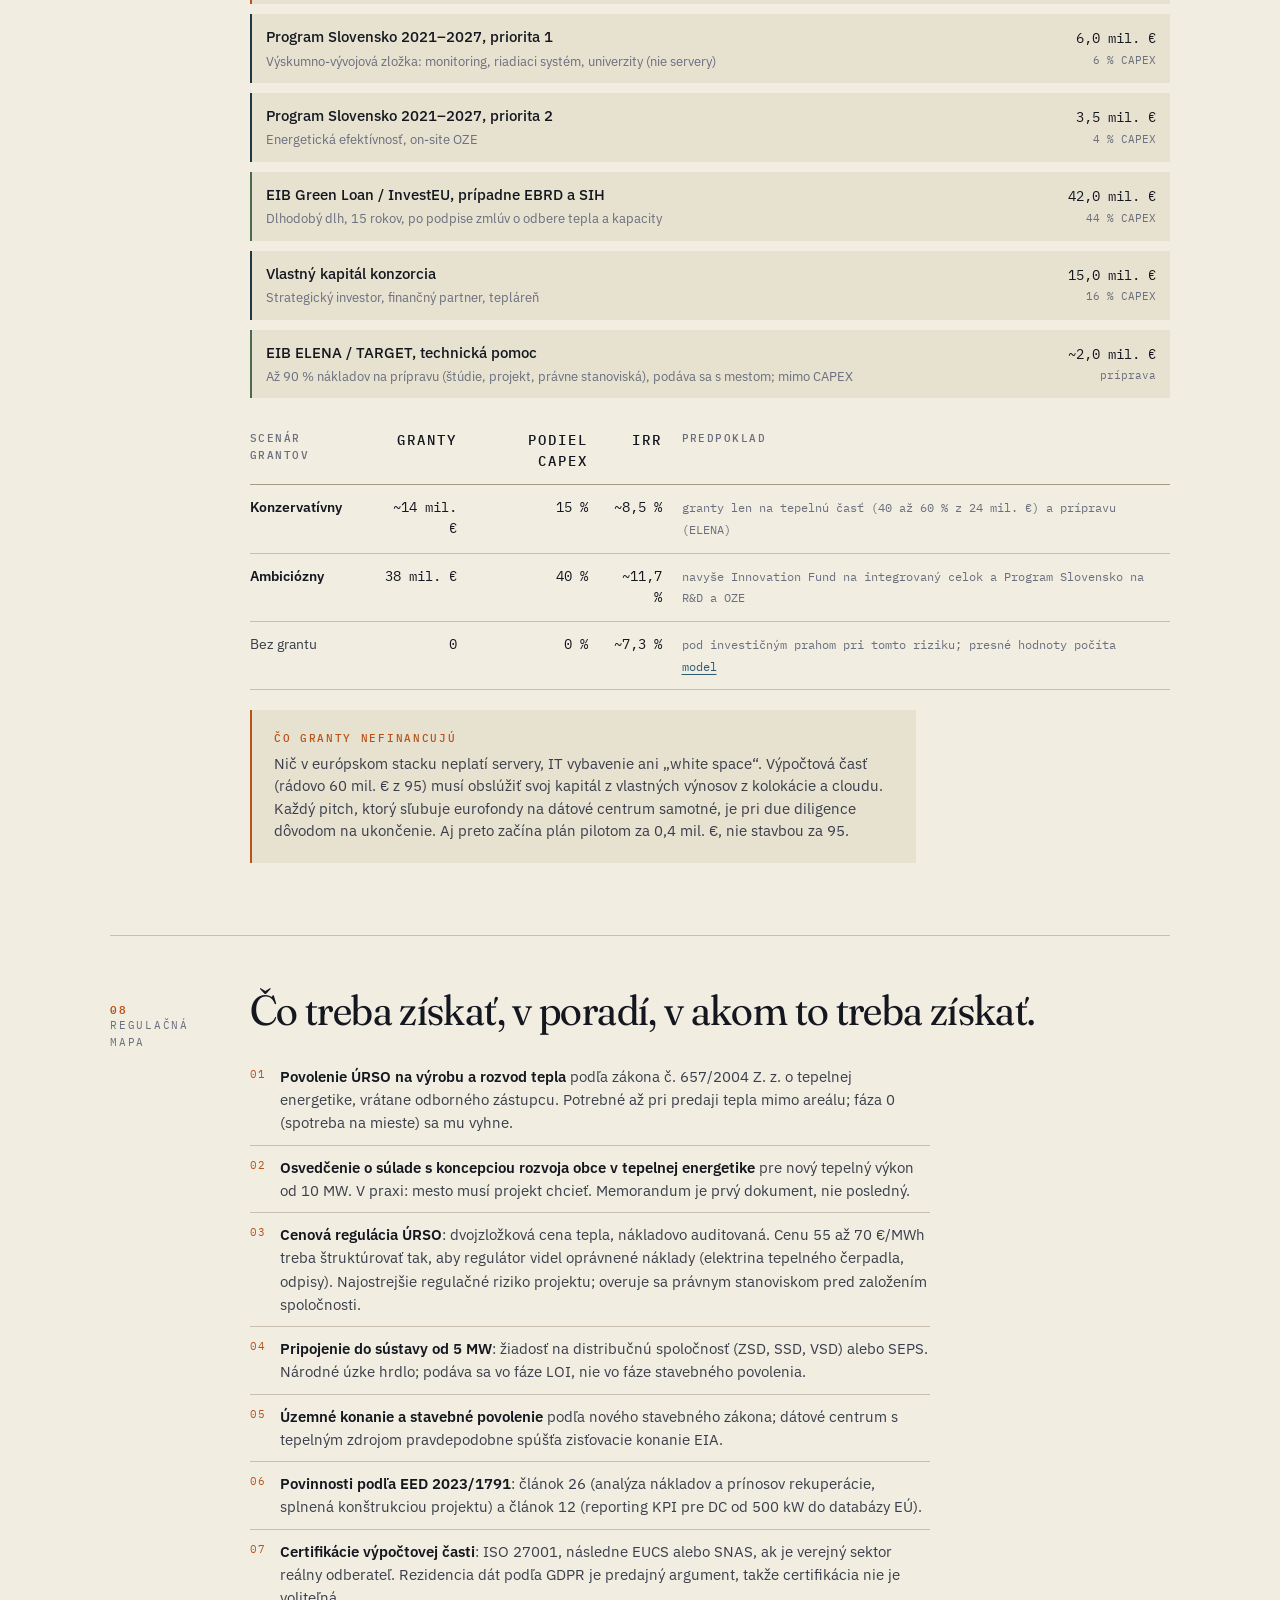
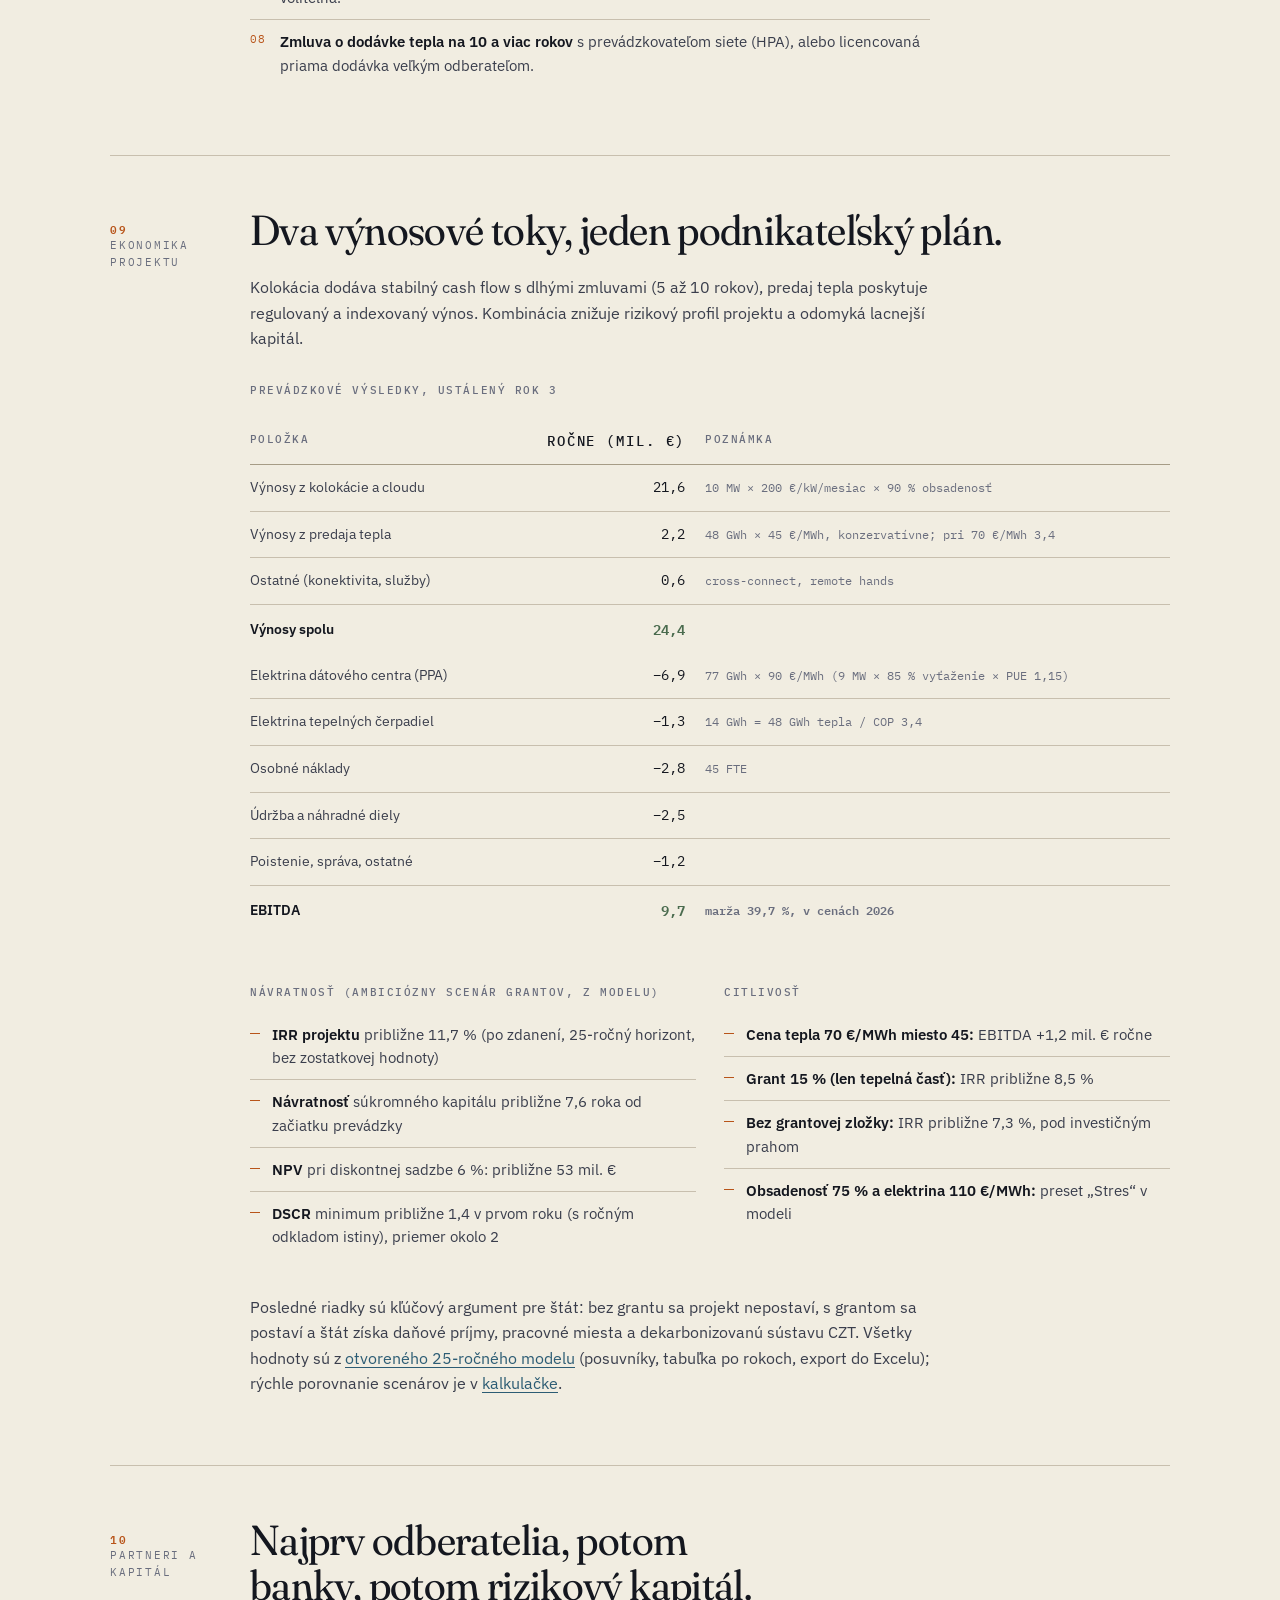
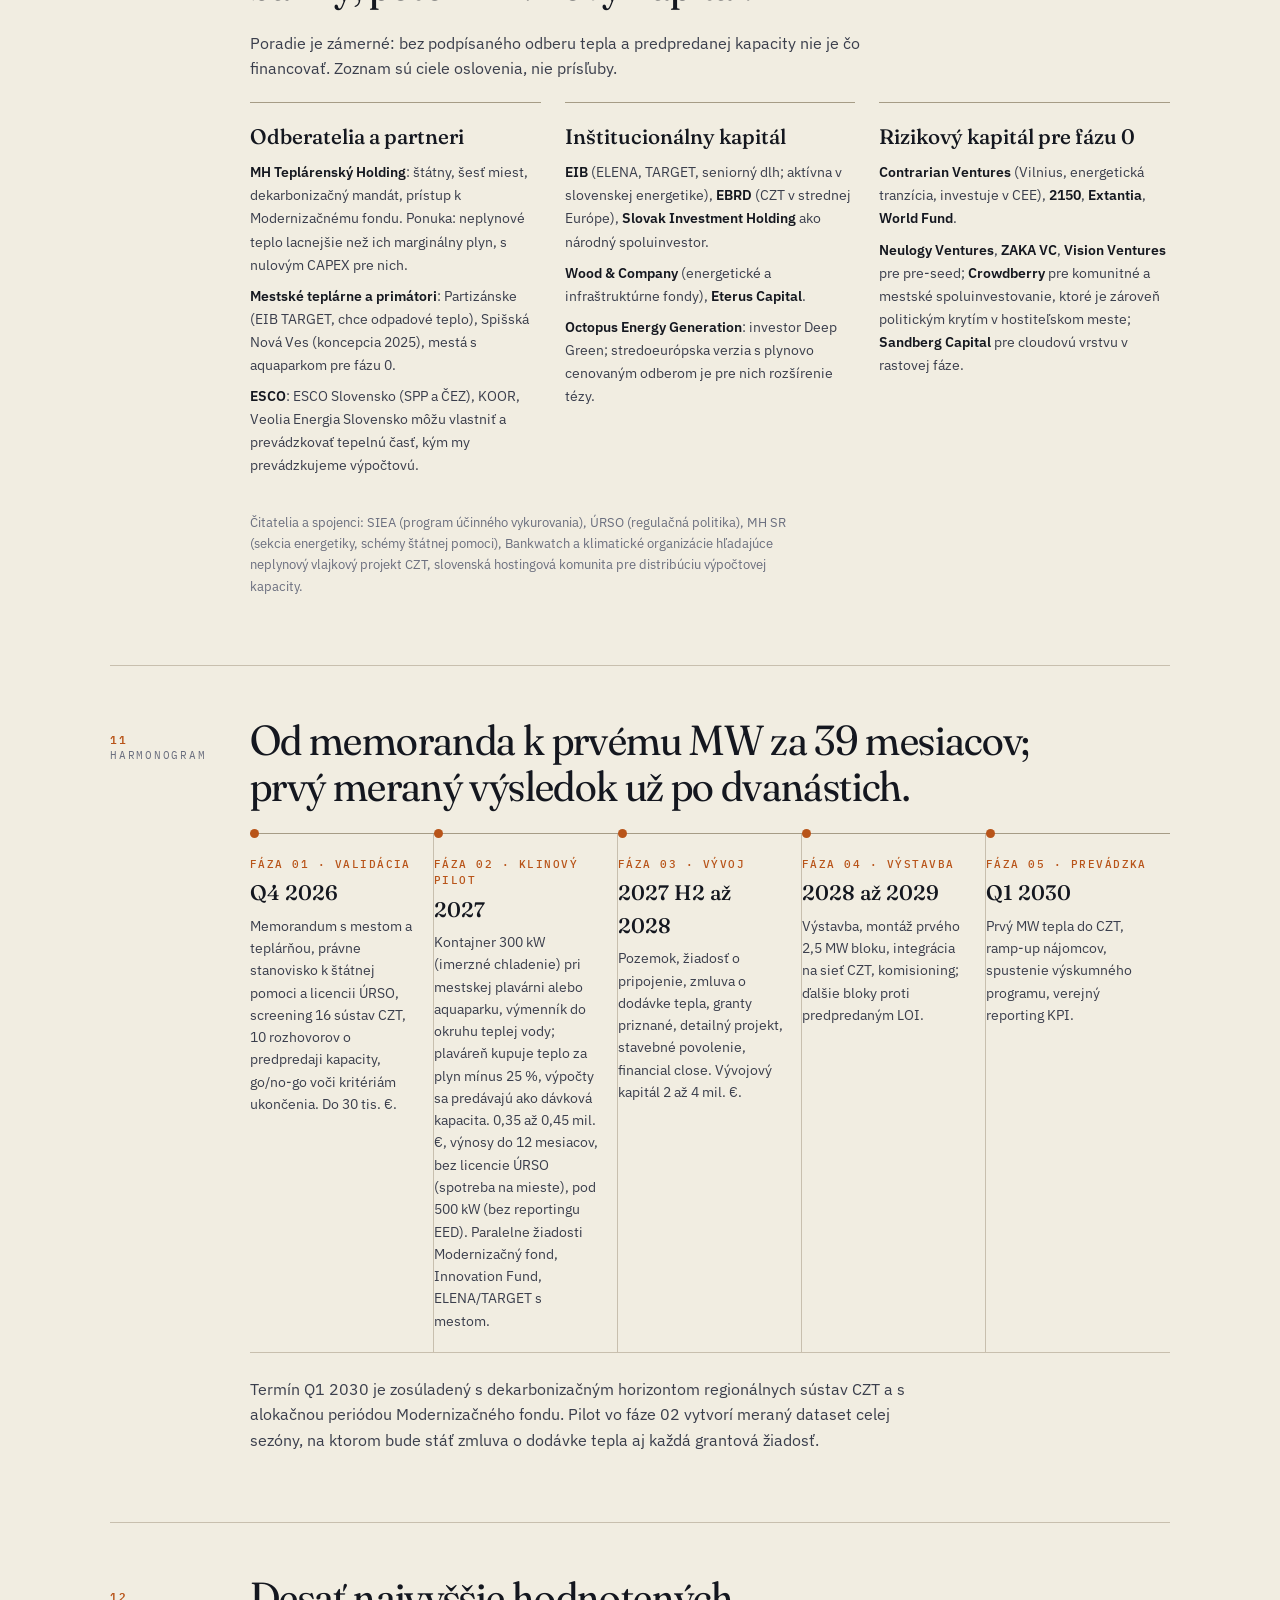
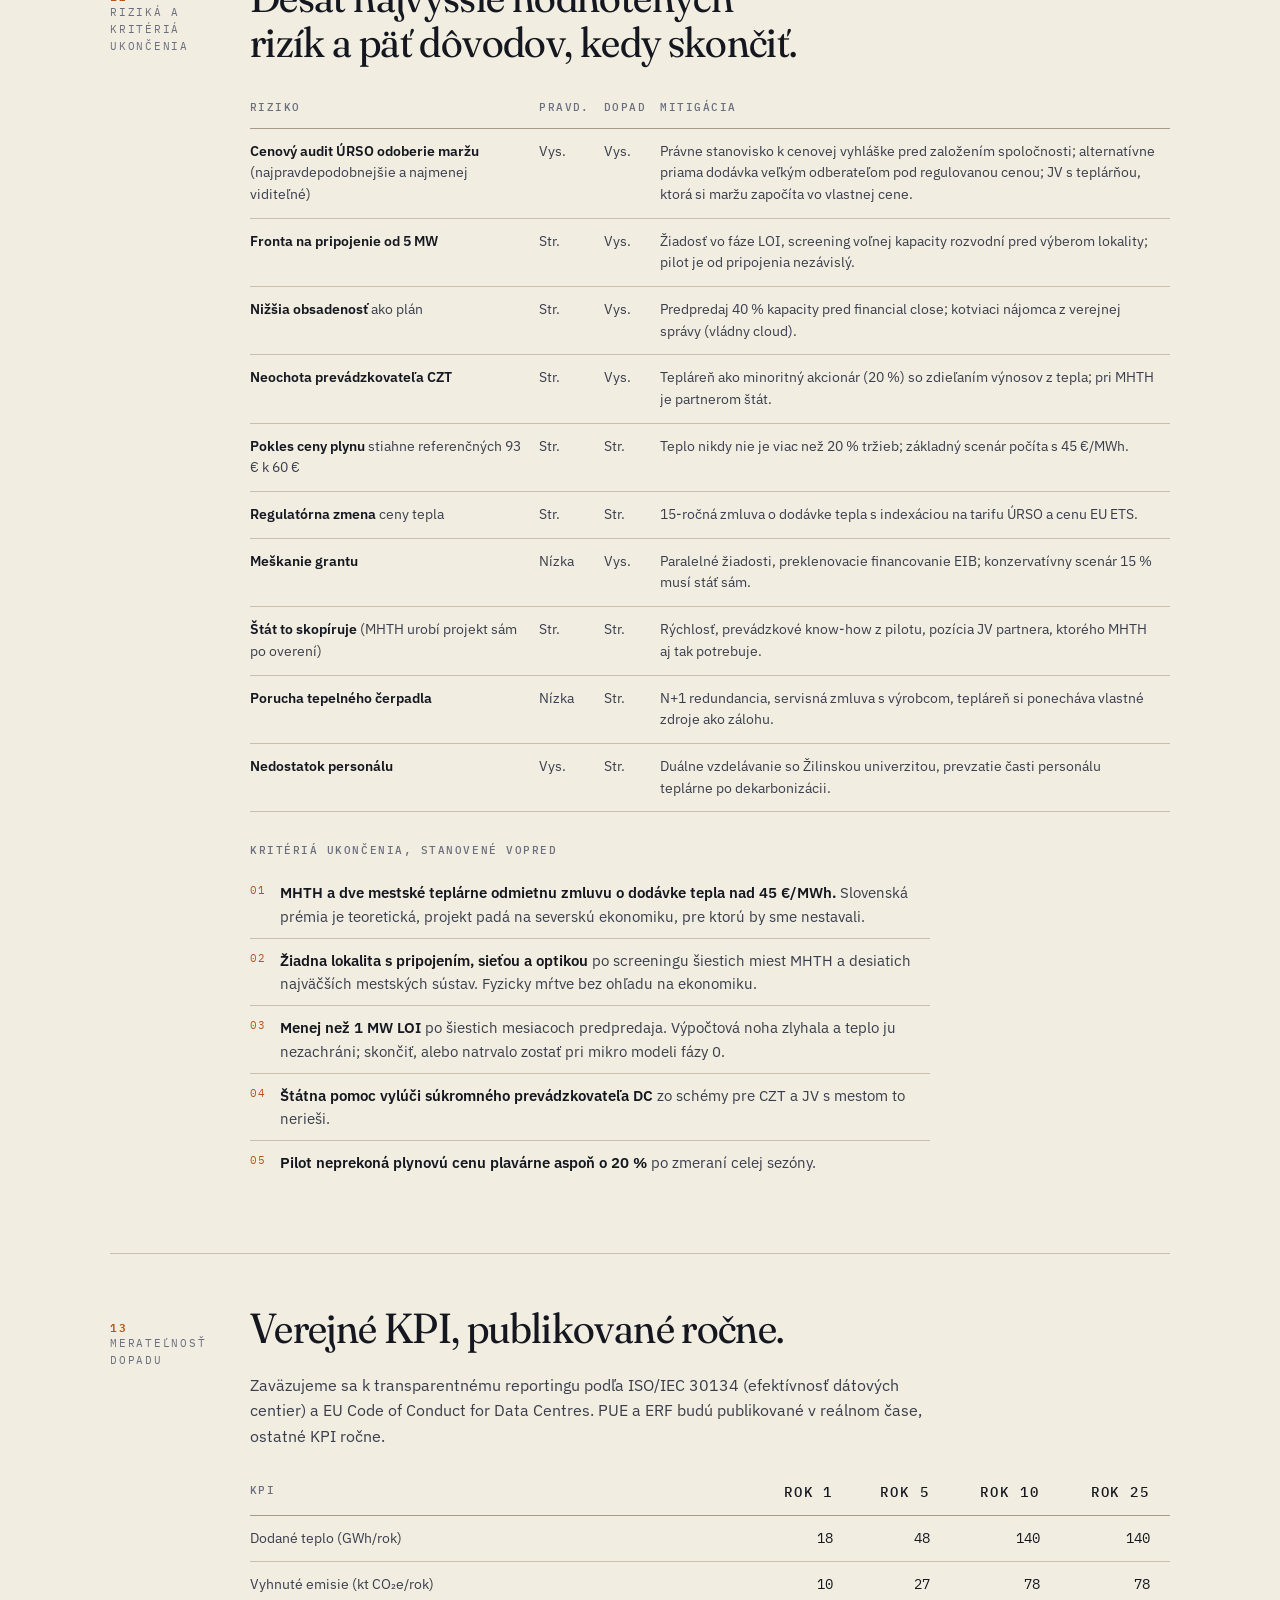
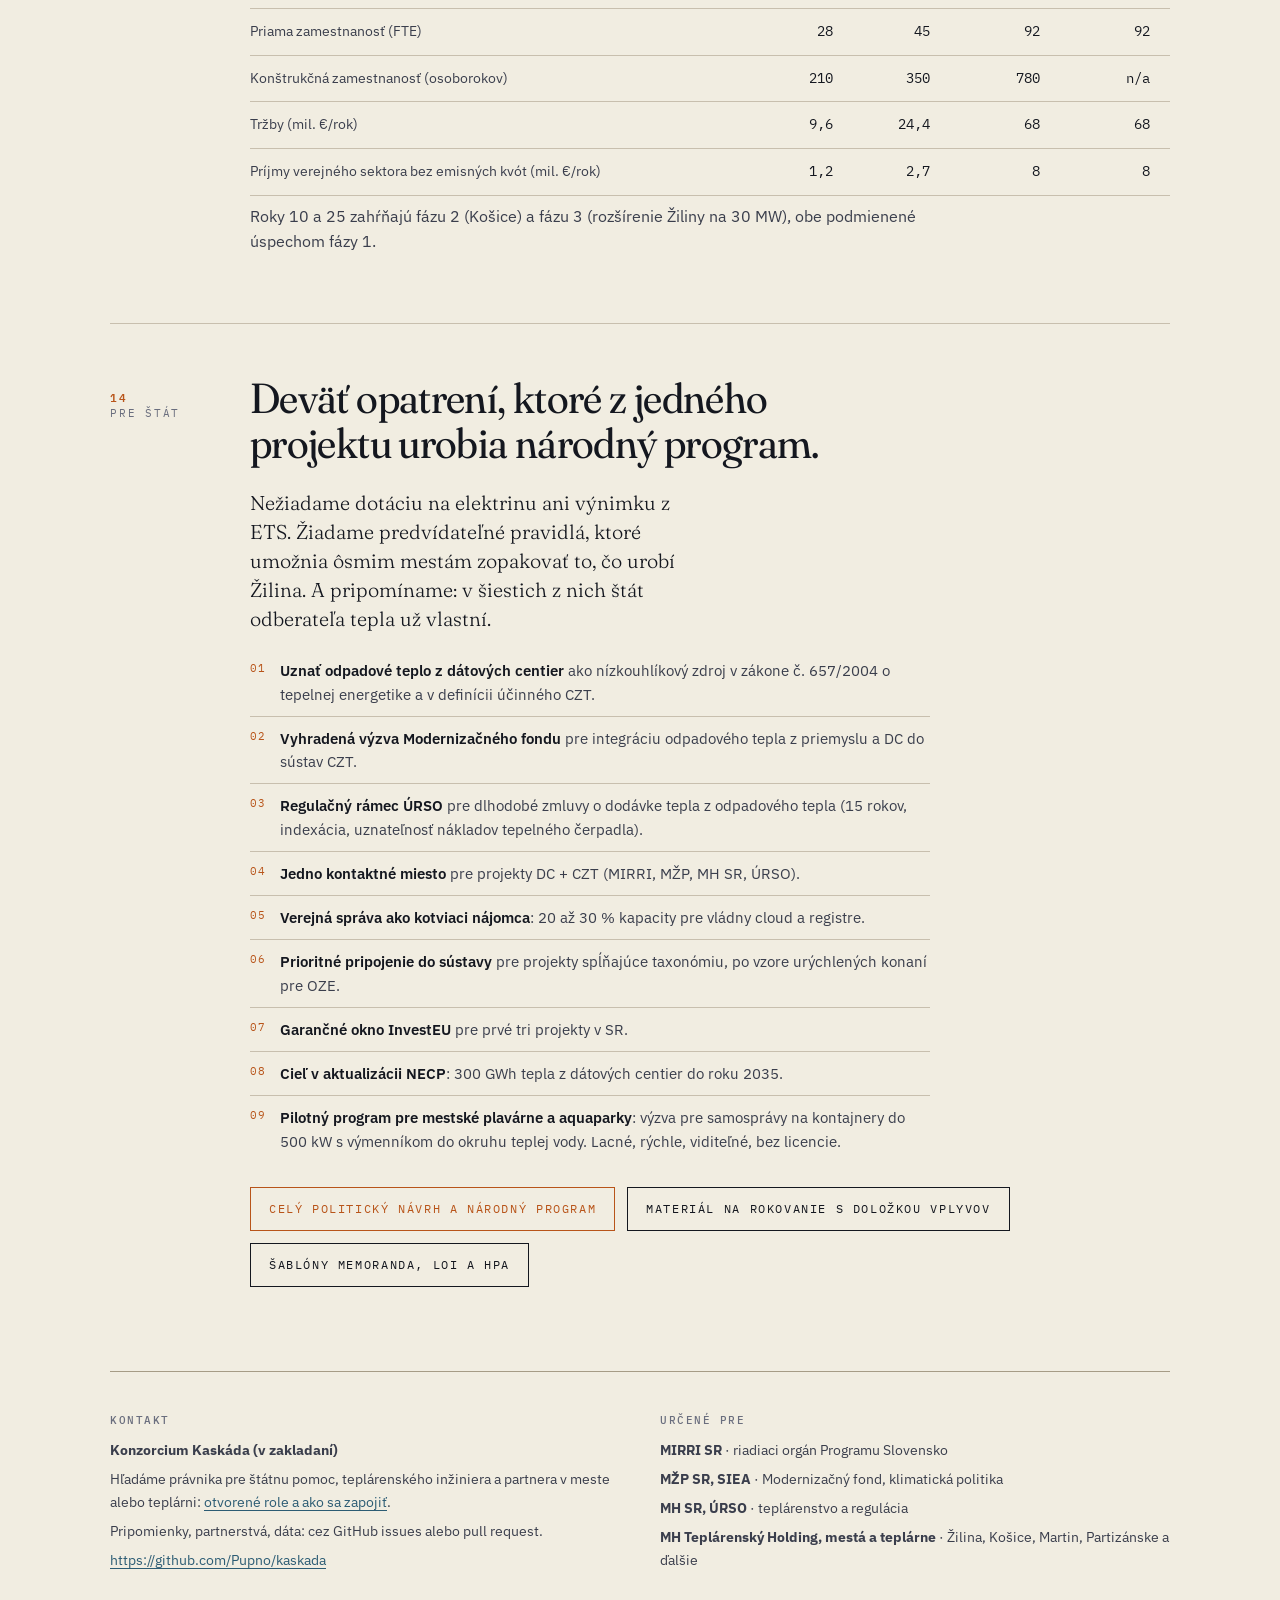
==== commit 7a37346d: "v1.3: tim a zapojenie, issue sablony, CODEOWNERS" ====
--- a/index.html
+++ b/index.html
@@ -30,6 +30,7 @@
     <a href="./financovanie/">Financovanie</a>
     <a href="./pre-stat/">Pre štát</a>
     <a href="./dokumenty/">Dokumenty</a>
+    <a href="./tim/">Tím</a>
     <a href="./metodika/">Metodika</a>
     <a class="lang" href="./en/">EN</a>
     <a class="gh" href="https://github.com/Pupno/kaskada">GitHub</a>
@@ -464,6 +465,7 @@
   <div>
     <h4>Kontakt</h4>
     <p><b>Konzorcium Kaskáda (v zakladaní)</b></p>
+    <p>Hľadáme právnika pre štátnu pomoc, teplárenského inžiniera a partnera v meste alebo teplárni: <a href="./tim/">otvorené role a ako sa zapojiť</a>.</p>
     <p>Pripomienky, partnerstvá, dáta: cez GitHub issues alebo pull request.</p>
     <p><a href="https://github.com/Pupno/kaskada">https://github.com/Pupno/kaskada</a></p>
   </div>
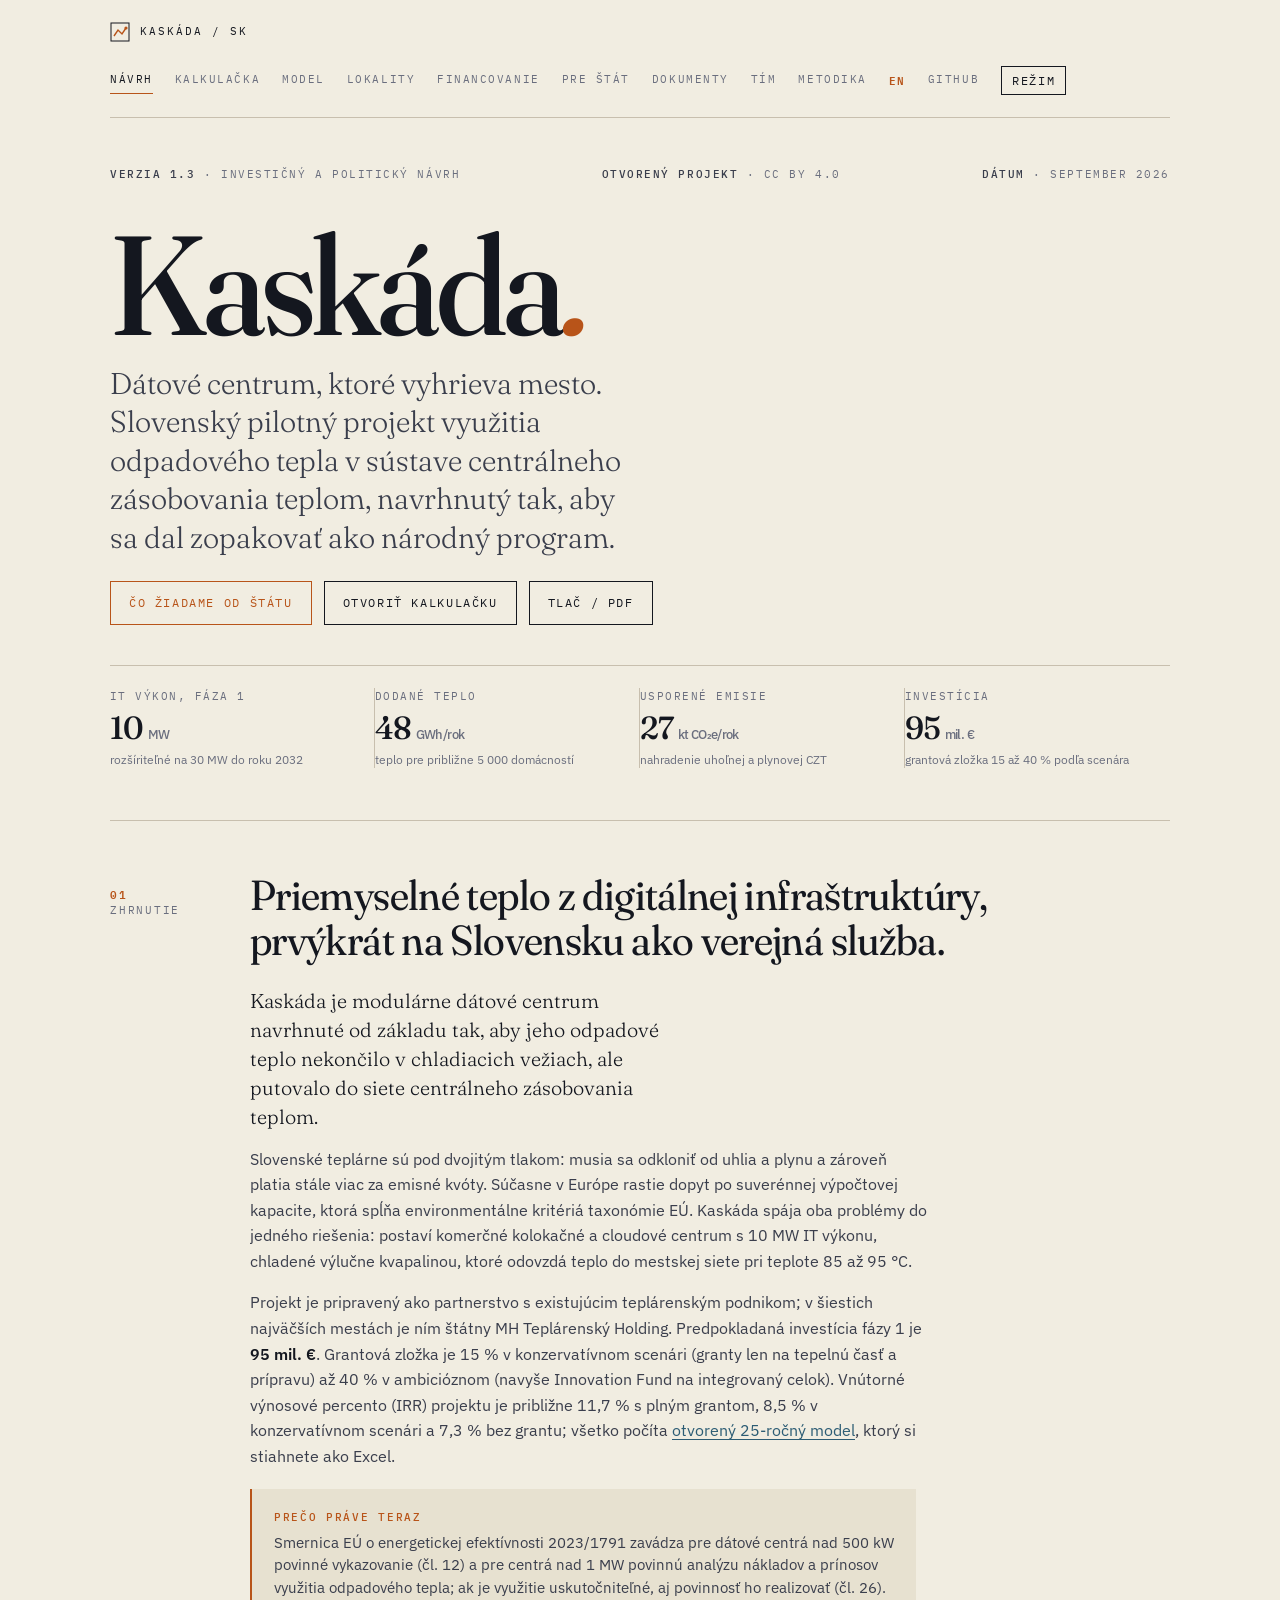
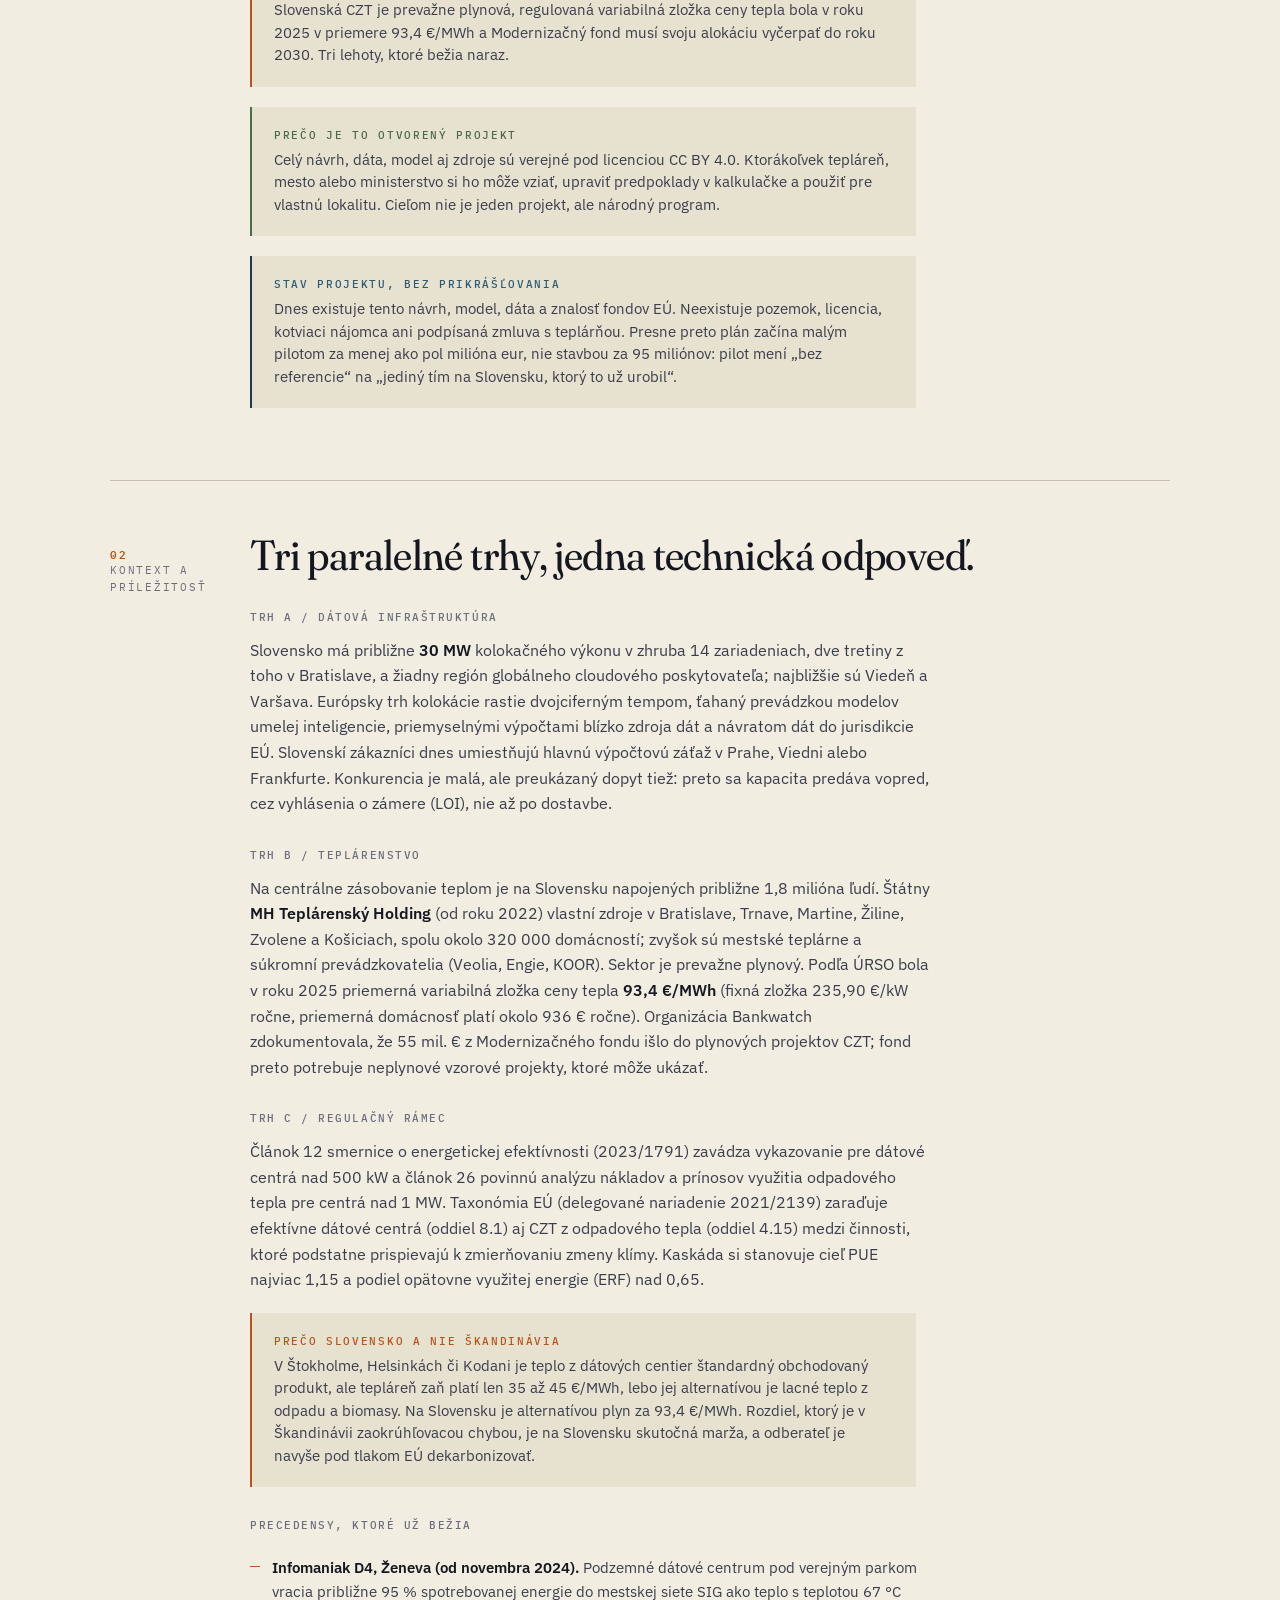
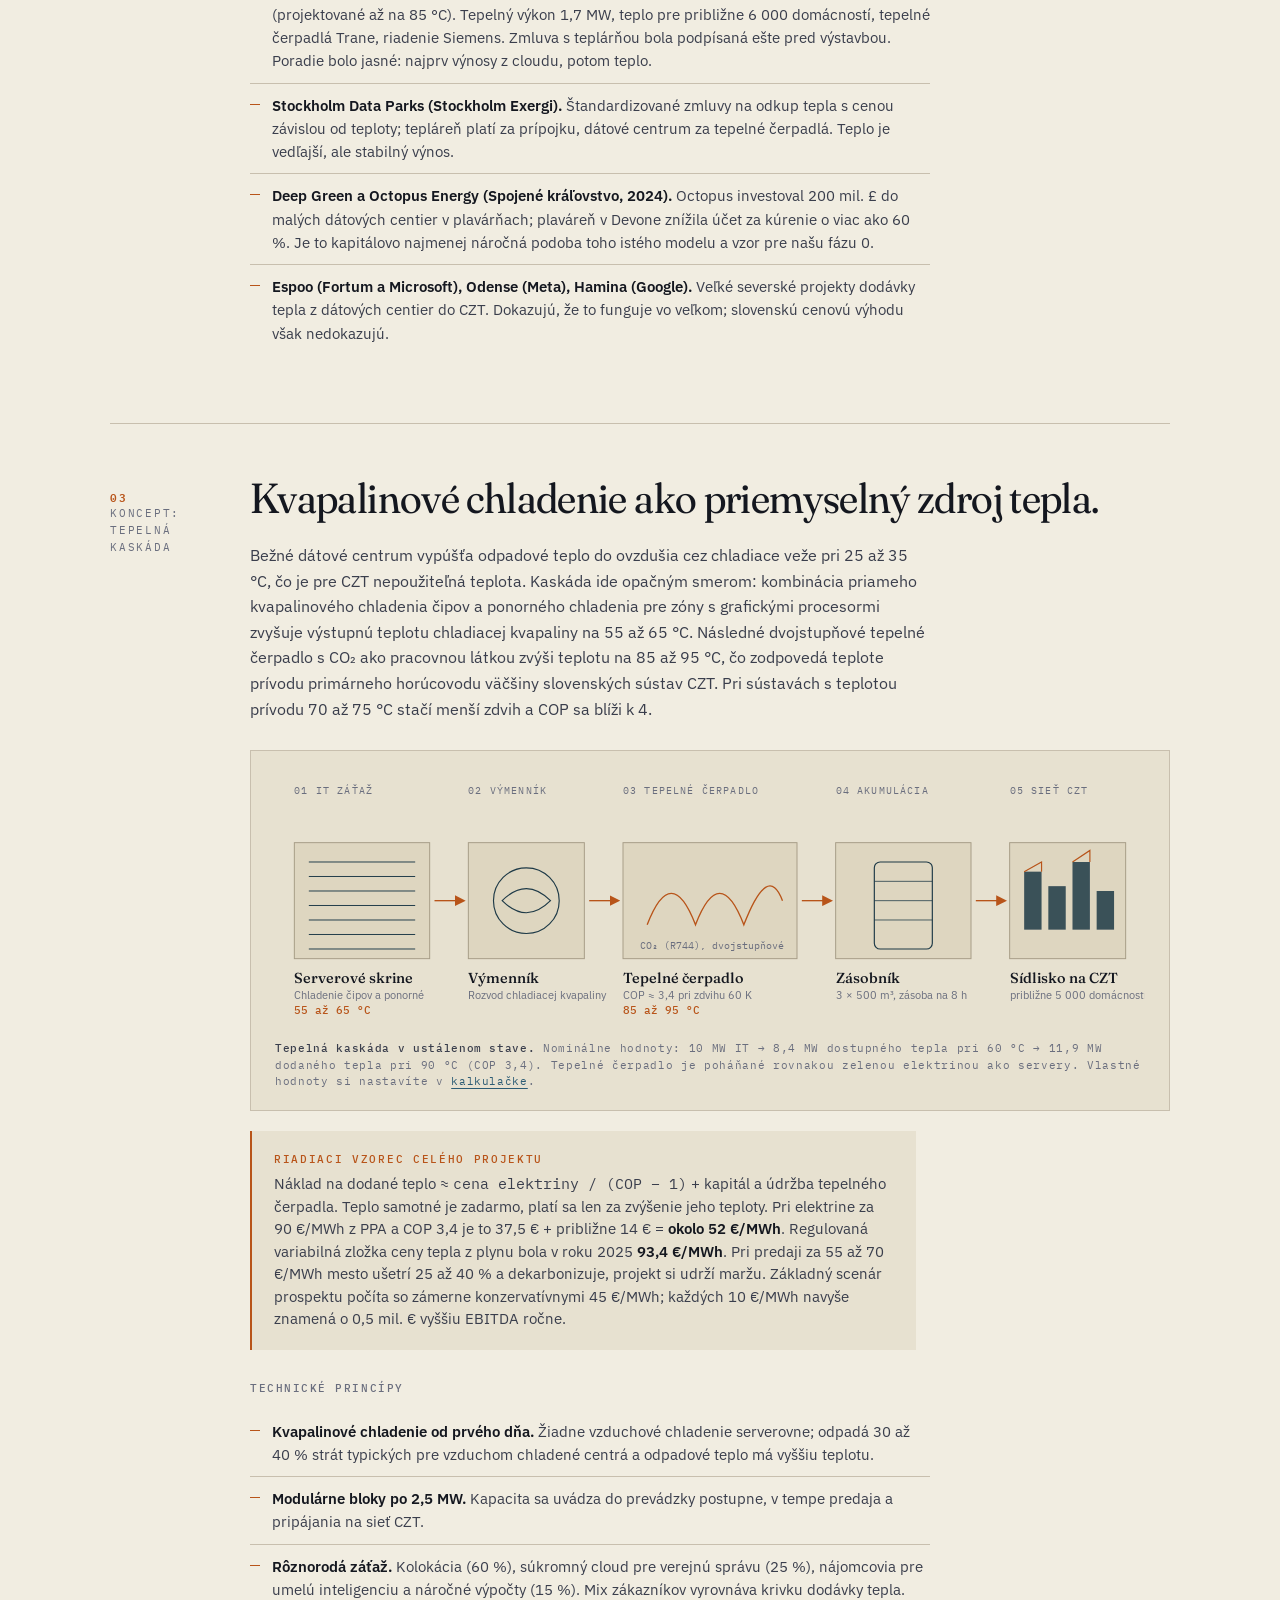
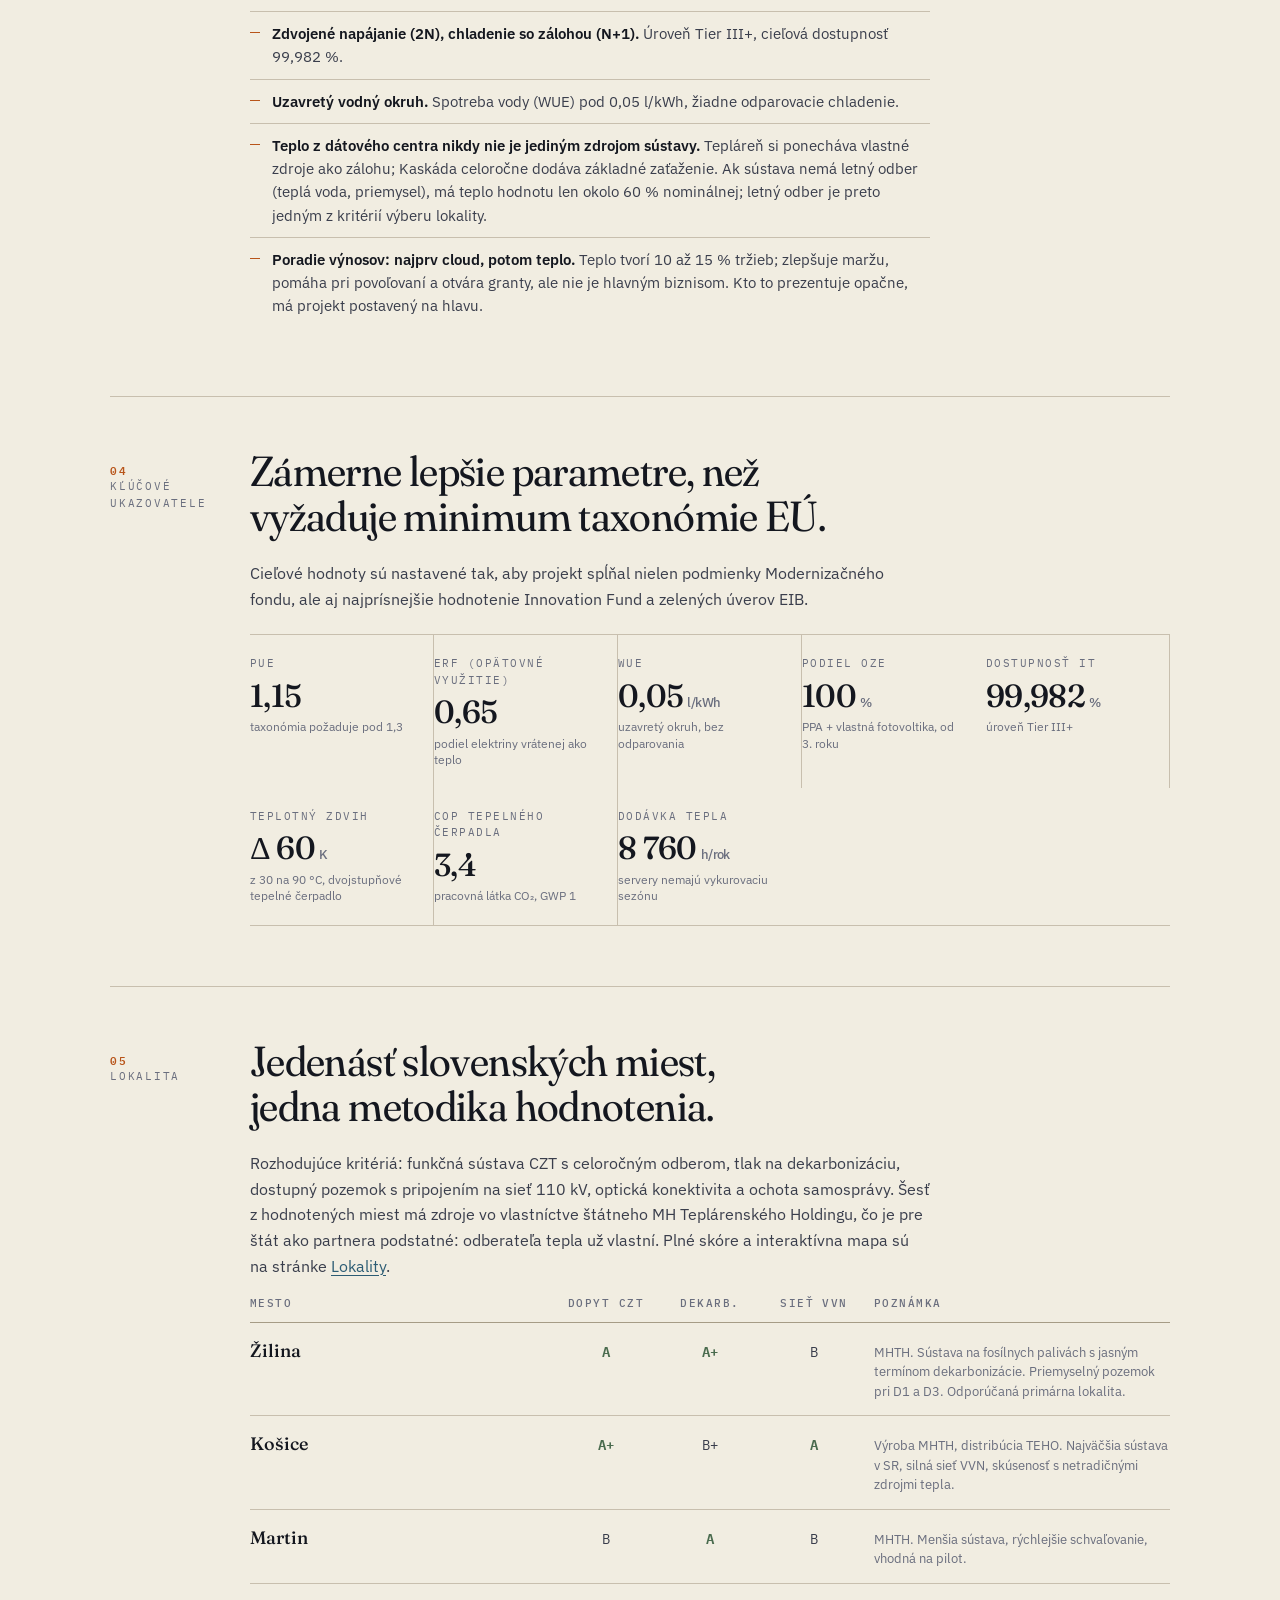
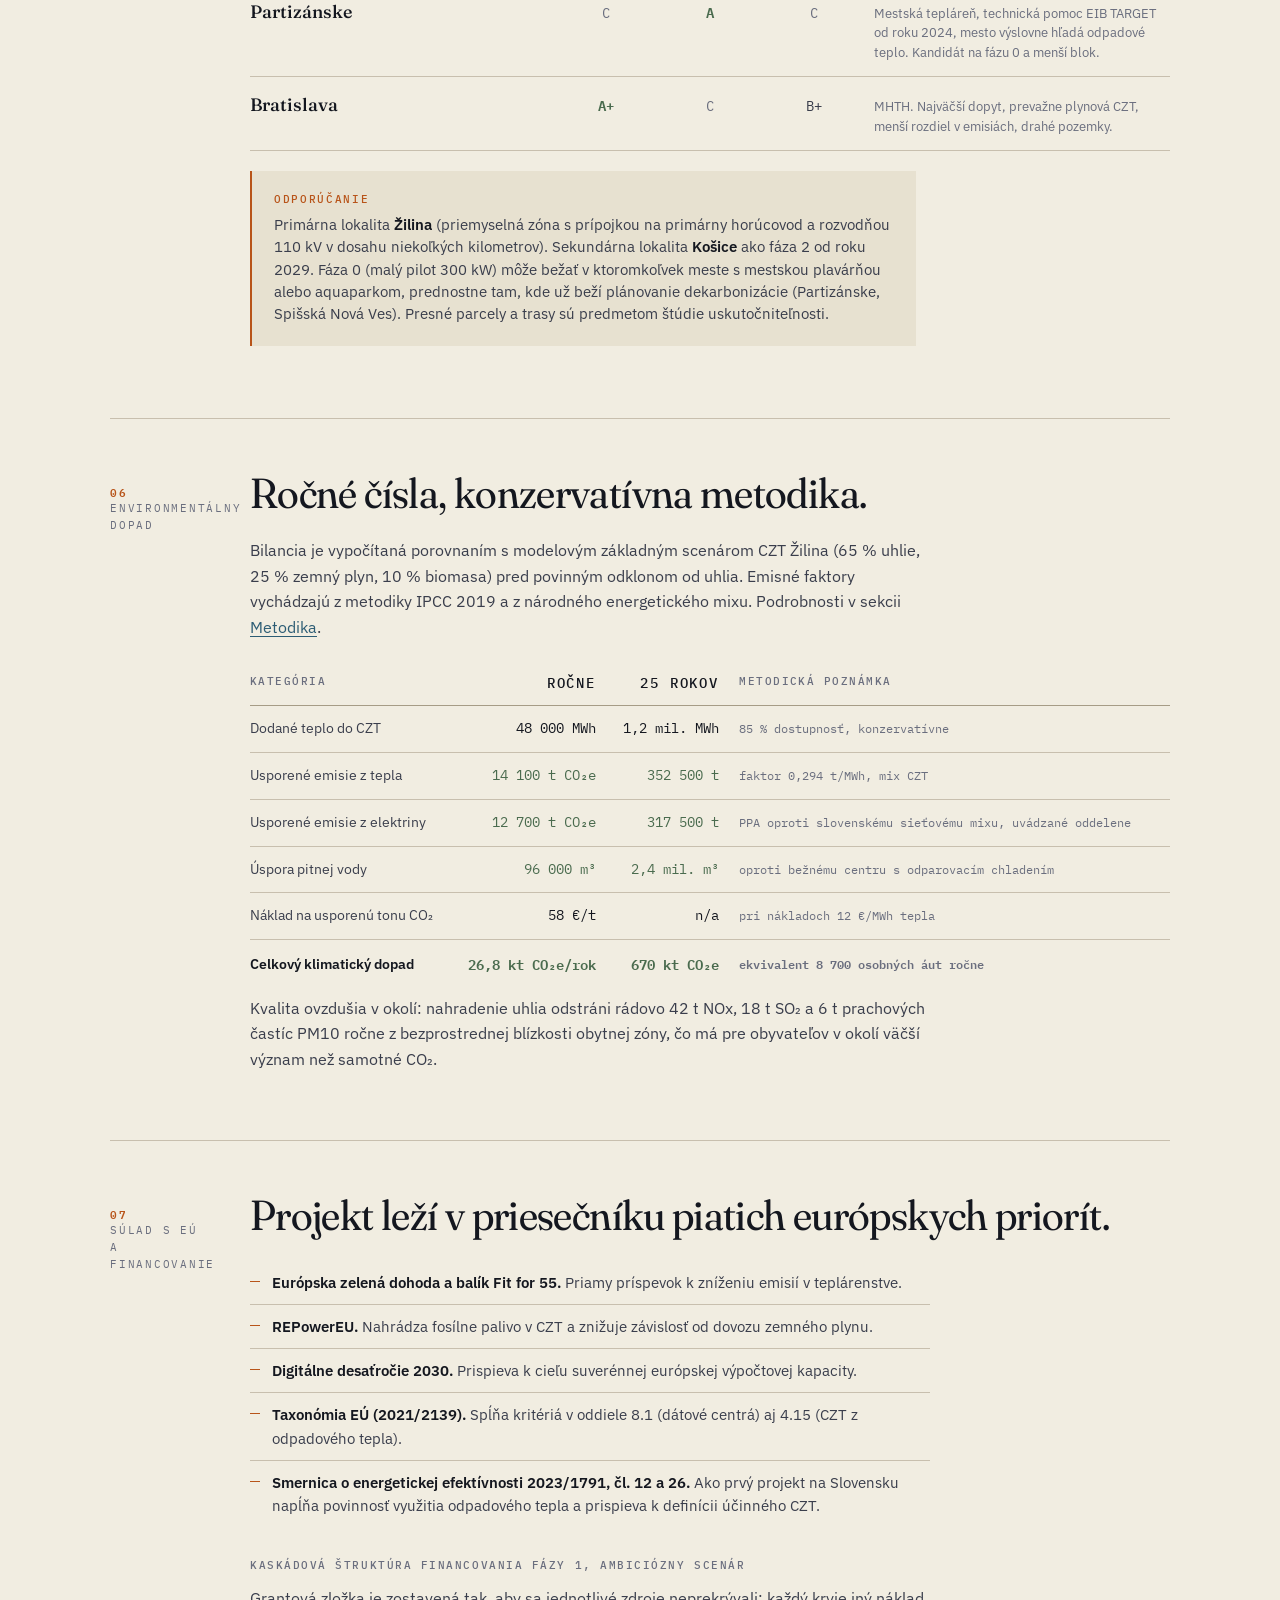
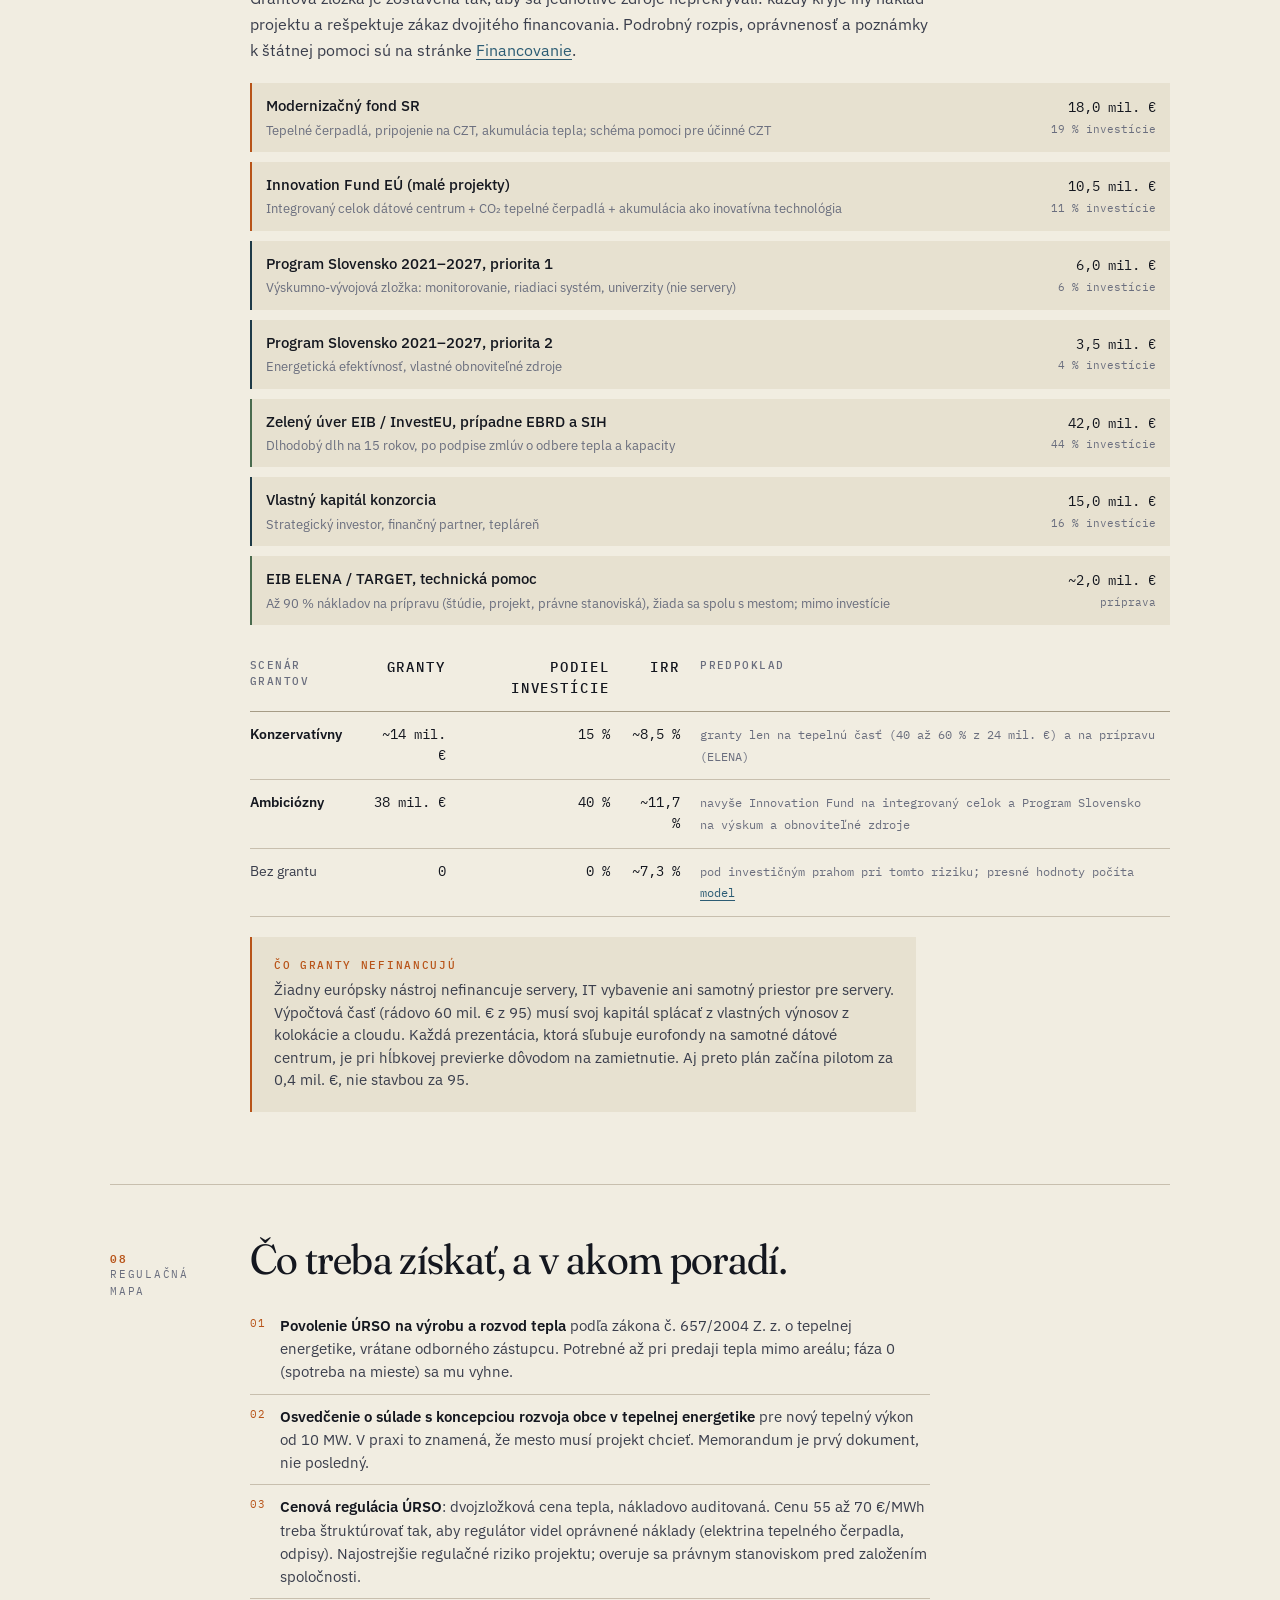
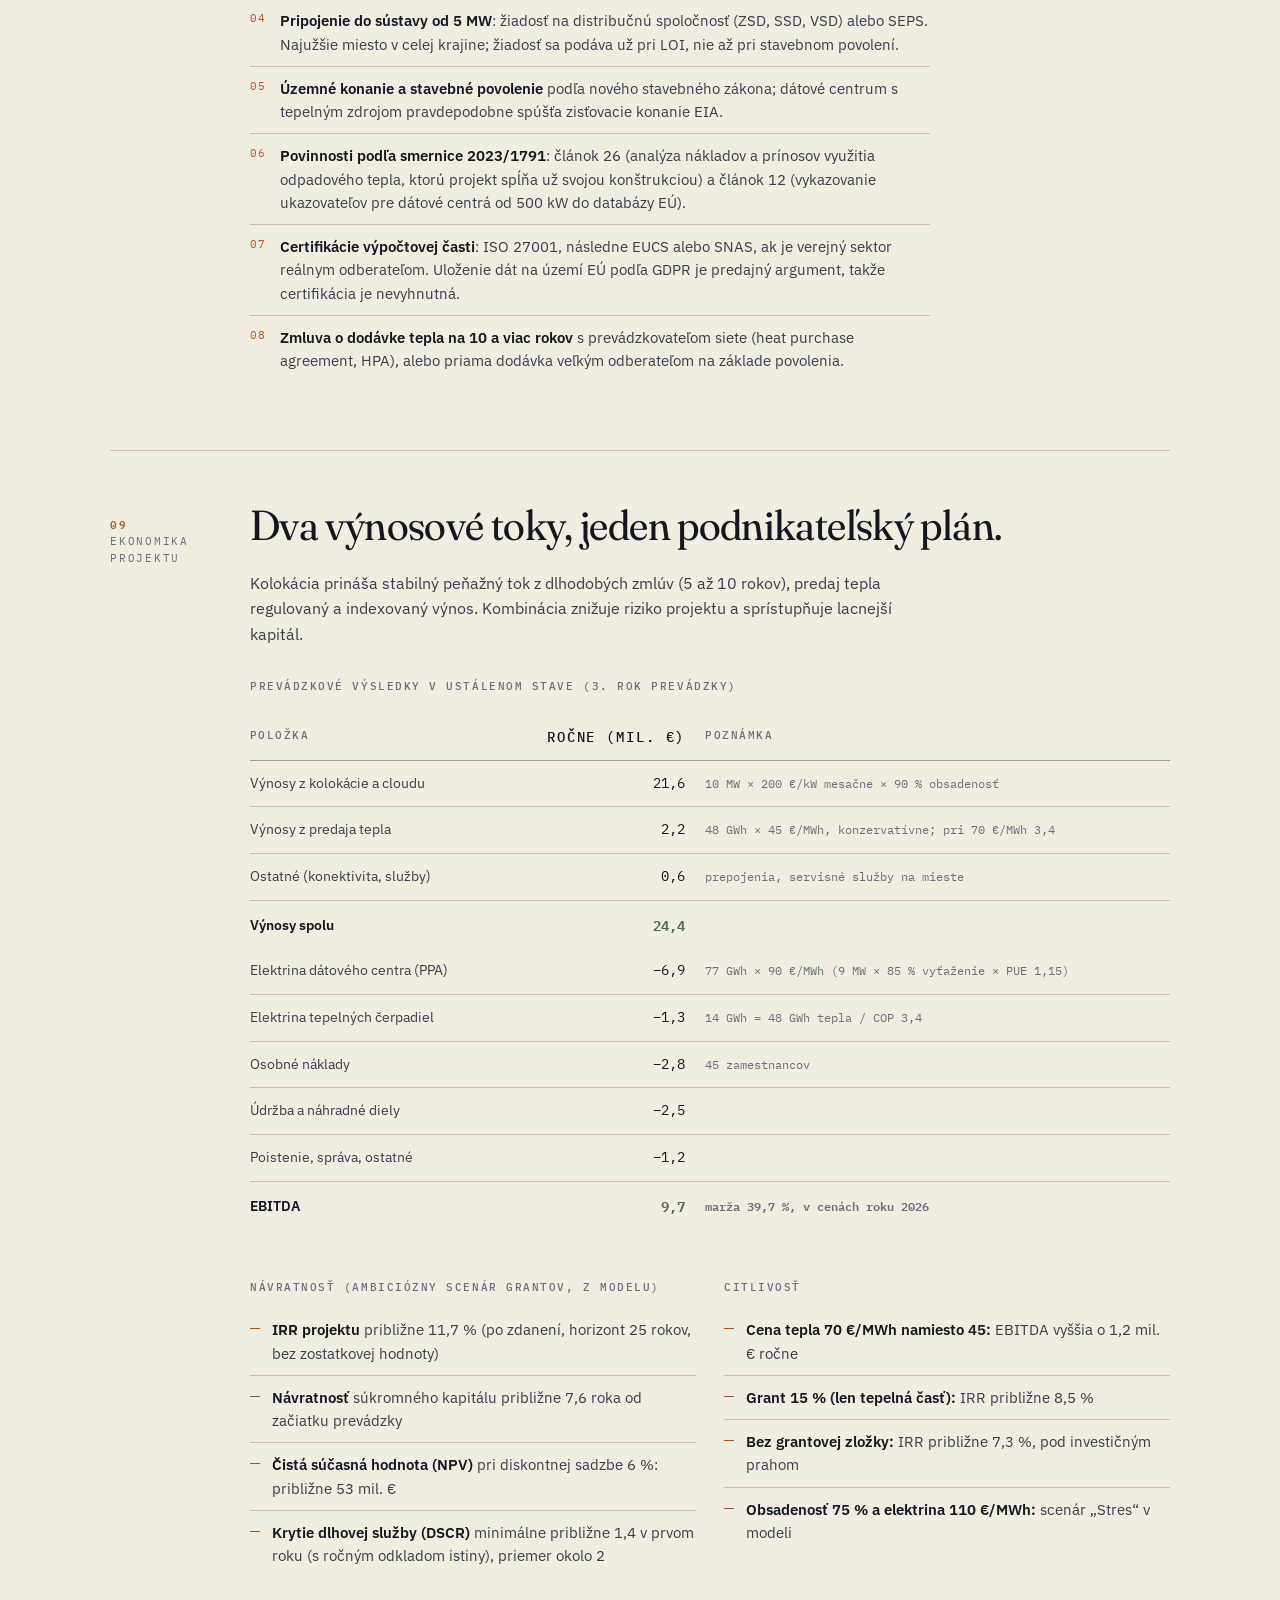
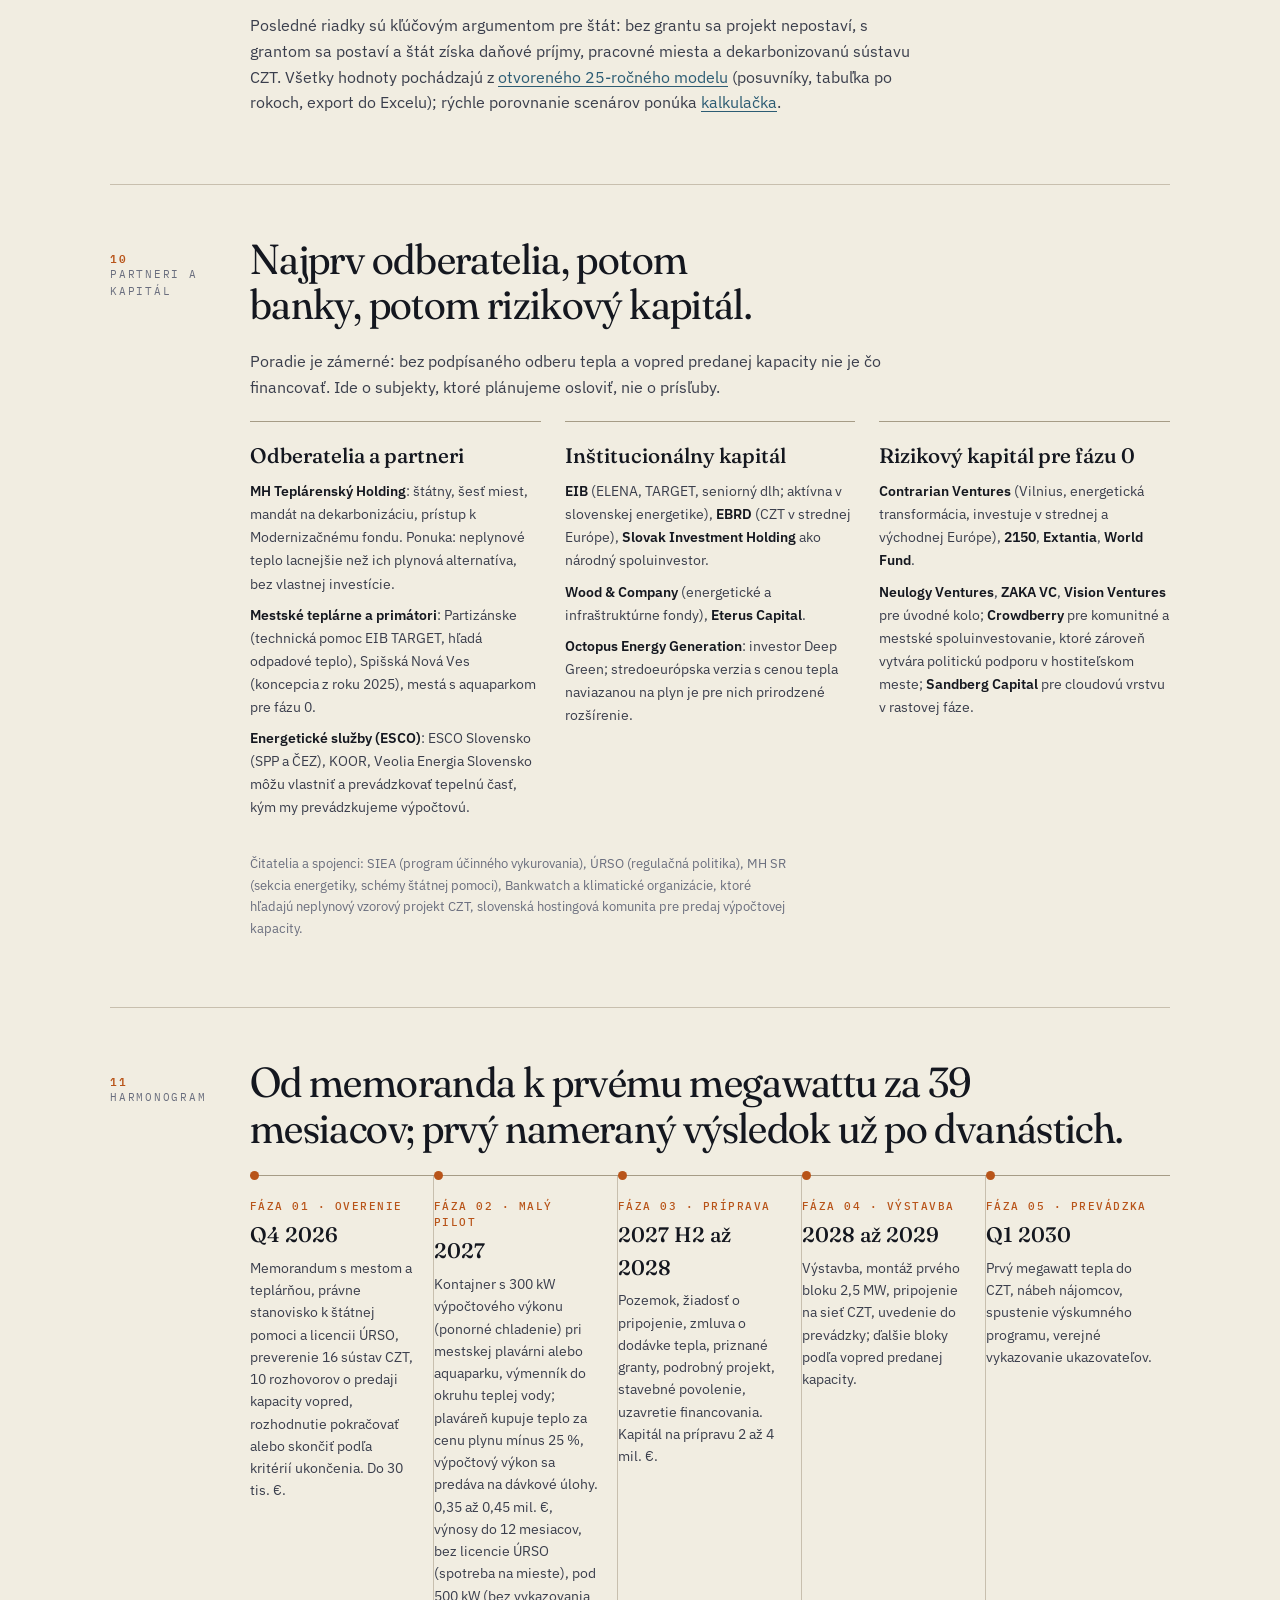
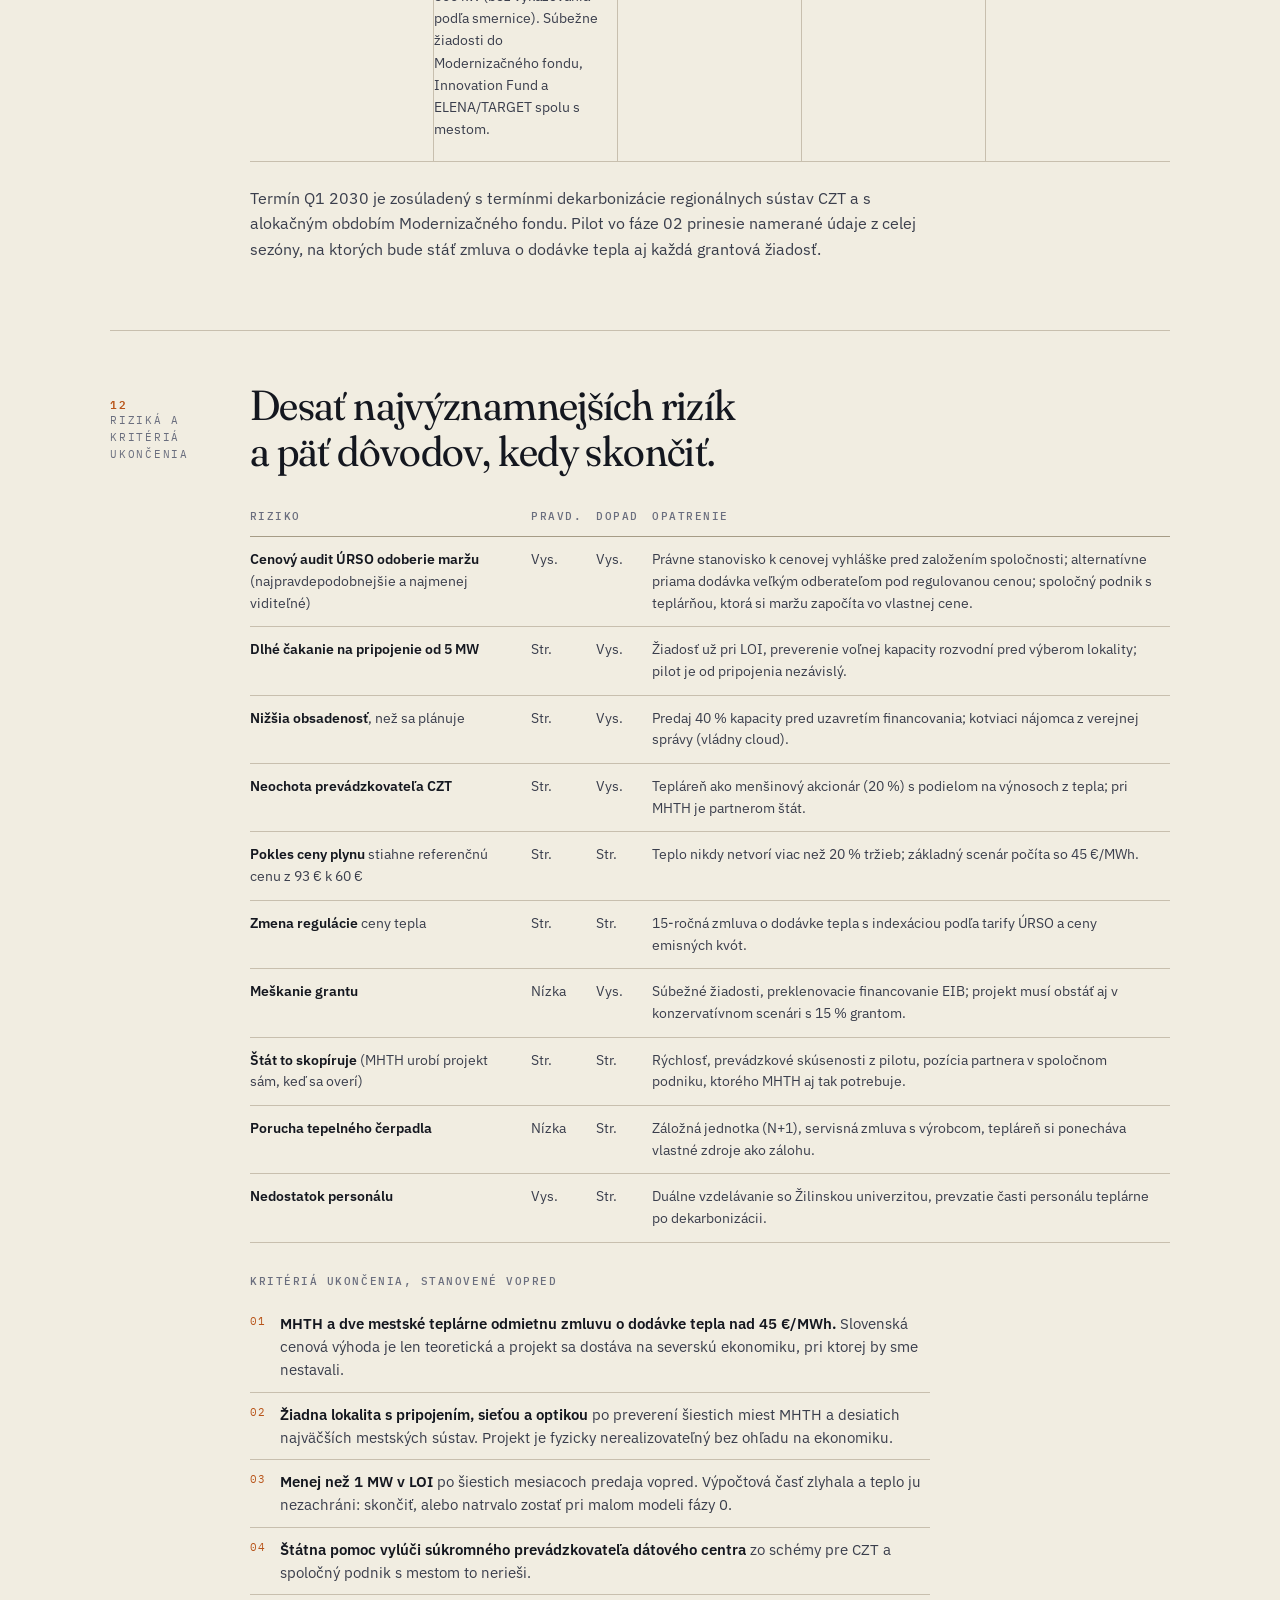
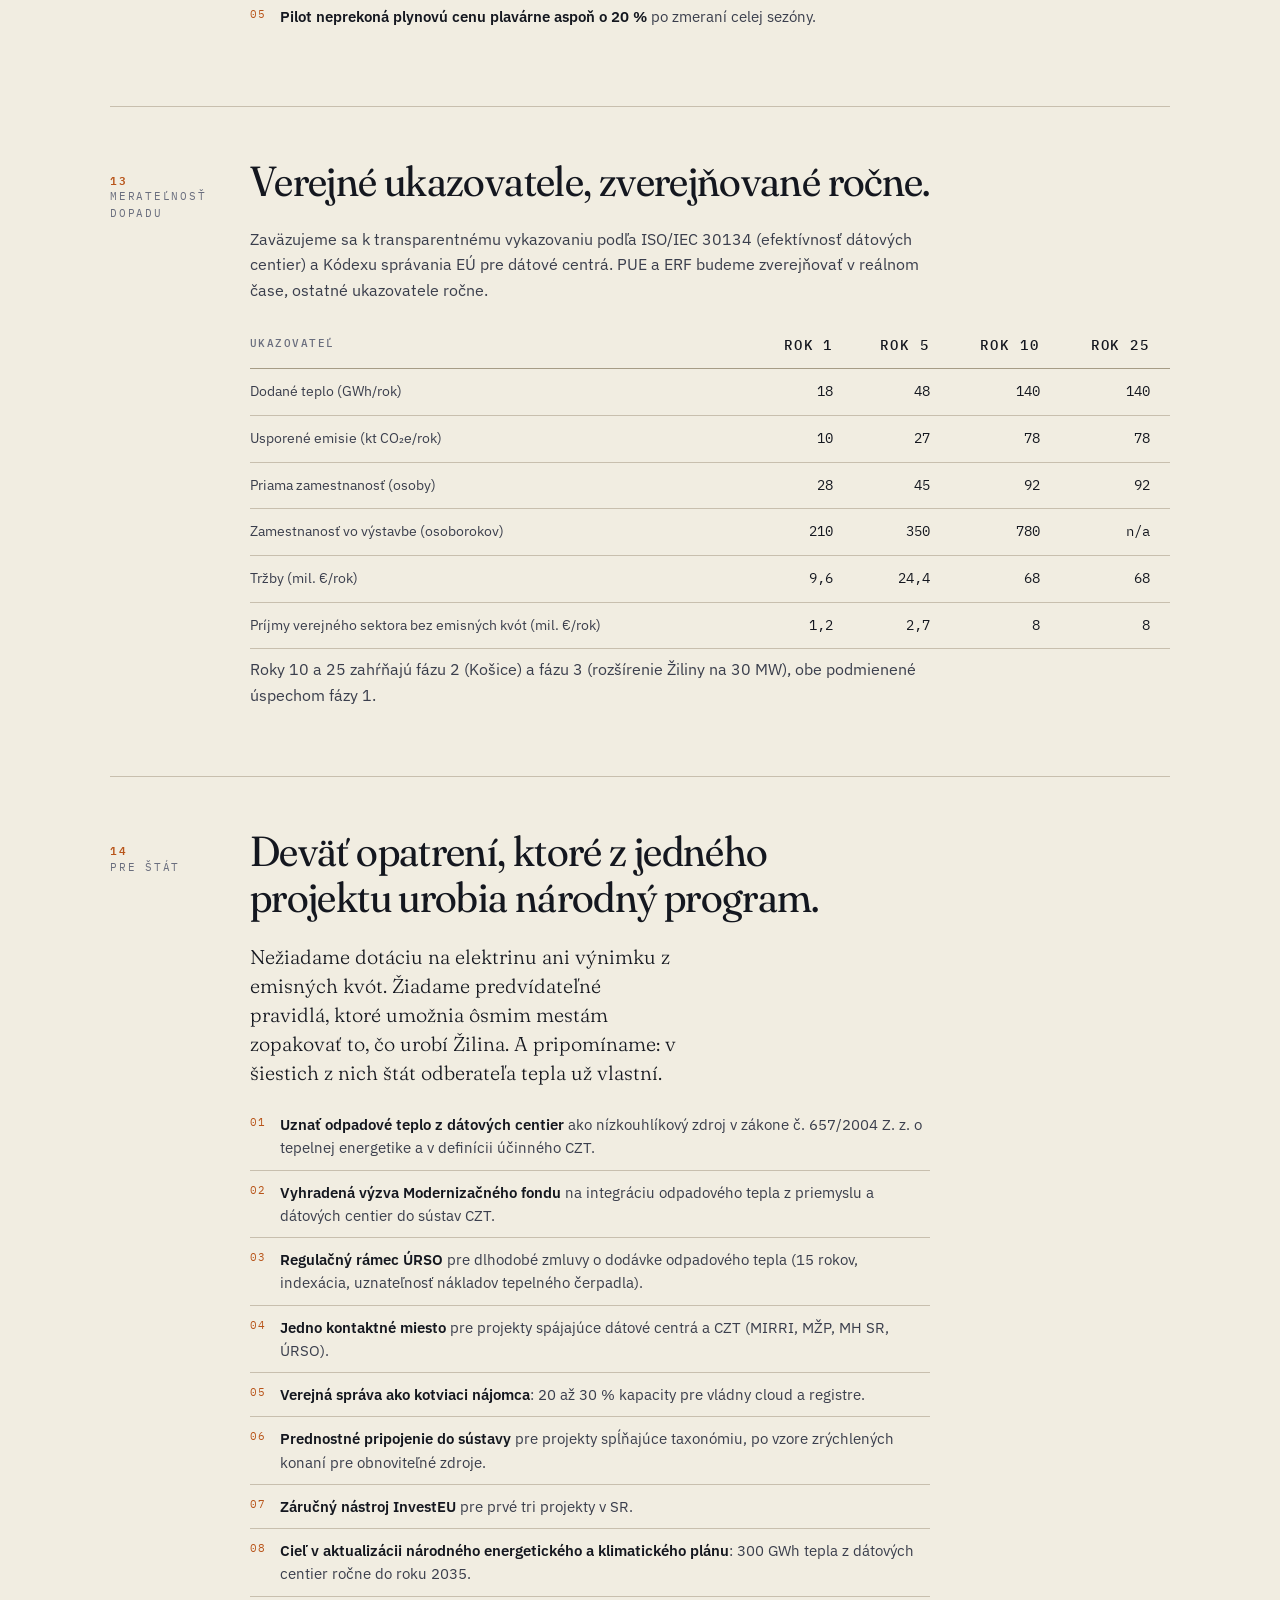
==== commit 8eba7025: "v1.4: jazykova korektura slovenskych textov" ====
--- a/index.html
+++ b/index.html
@@ -4,9 +4,9 @@
 <meta charset="utf-8">
 <meta name="viewport" content="width=device-width, initial-scale=1">
 <title>Kaskáda</title>
-<meta name="description" content="Dátové centrum, ktoré vyhrieva mesto. Otvorený investičný a politický návrh rekuperácie odpadového tepla z dátových centier do sietí CZT na Slovensku, pripravený pre fondy EÚ.">
+<meta name="description" content="Dátové centrum, ktoré vyhrieva mesto. Otvorený investičný a politický návrh využitia odpadového tepla z dátových centier v sústavách CZT na Slovensku, pripravený pre fondy EÚ.">
 <meta property="og:title" content="Kaskáda: dátové centrum ako mestská tepláreň">
-<meta property="og:description" content="Slovenské teplo z plynu stojí 93,4 €/MWh, odpadové teplo z dátového centra vieme dodať za 45 až 70 €/MWh. 10 MW IT, 48 GWh tepla ročne, 27 kt CO₂ menej. Otvorený návrh pre Slovensko a fondy EÚ.">
+<meta property="og:description" content="Slovenské teplo z plynu stojí 93,4 €/MWh, odpadové teplo z dátového centra vieme dodať za 45 až 70 €/MWh. 10 MW IT, 48 GWh tepla ročne, o 27 kt CO₂ menej. Otvorený návrh pre Slovensko a fondy EÚ.">
 <meta property="og:type" content="website">
 <link rel="icon" href="data:image/svg+xml,%3Csvg xmlns='http://www.w3.org/2000/svg' viewBox='0 0 20 20'%3E%3Crect x='1' y='1' width='18' height='18' fill='%23F1EDE1' stroke='%2314171F'/%3E%3Cpath d='M4 14 L8 8 L12 12 L16 6' fill='none' stroke='%23B85419' stroke-width='1.6'/%3E%3C/svg%3E">
 <link rel="preconnect" href="https://fonts.googleapis.com">
@@ -40,13 +40,13 @@
 
 <header class="cover">
   <div class="cover-meta">
-    <span><b>Verzia 1.1</b> · Investičný a politický návrh</span>
+    <span><b>Verzia 1.3</b> · Investičný a politický návrh</span>
     <span><b>Otvorený projekt</b> · CC BY 4.0</span>
     <span><b>Dátum</b> · September 2026</span>
   </div>
   <div>
     <h1 class="title">Kaskáda<span class="amp">.</span></h1>
-    <p class="subtitle">Dátové centrum, ktoré vyhrieva mesto. Slovenský pilot rekuperácie odpadového tepla pre systém centrálneho zásobovania teplom, navrhnutý ako replikovateľný národný program.</p>
+    <p class="subtitle">Dátové centrum, ktoré vyhrieva mesto. Slovenský pilotný projekt využitia odpadového tepla v sústave centrálneho zásobovania teplom, navrhnutý tak, aby sa dal zopakovať ako národný program.</p>
     <div class="btn-row">
       <a class="btn accent" href="./pre-stat/">Čo žiadame od štátu</a>
       <a class="btn" href="./kalkulacka/">Otvoriť kalkulačku</a>
@@ -55,30 +55,30 @@
   </div>
   <div class="stats">
     <div class="stat"><span class="k">IT výkon, fáza 1</span><span class="v num">10<span class="unit">MW</span></span><span class="sub">rozšíriteľné na 30 MW do roku 2032</span></div>
-    <div class="stat"><span class="k">Dodané teplo</span><span class="v num">48<span class="unit">GWh/rok</span></span><span class="sub">ekvivalent tepla pre ~5 000 domácností</span></div>
-    <div class="stat"><span class="k">Vyhnuté emisie</span><span class="v num">27<span class="unit">kt CO₂e/rok</span></span><span class="sub">nahradenie uhoľnej a plynovej CZT</span></div>
+    <div class="stat"><span class="k">Dodané teplo</span><span class="v num">48<span class="unit">GWh/rok</span></span><span class="sub">teplo pre približne 5 000 domácností</span></div>
+    <div class="stat"><span class="k">Usporené emisie</span><span class="v num">27<span class="unit">kt CO₂e/rok</span></span><span class="sub">nahradenie uhoľnej a plynovej CZT</span></div>
     <div class="stat"><span class="k">Investícia</span><span class="v num">95<span class="unit">mil. €</span></span><span class="sub">grantová zložka 15 až 40 % podľa scenára</span></div>
   </div>
 </header>
 
 <section class="ch" id="suhrn">
-  <div class="ch-num"><b>01</b> Exekutívny súhrn</div>
+  <div class="ch-num"><b>01</b> Zhrnutie</div>
   <div class="ch-body">
     <h2>Priemyselné teplo z digitálnej infraštruktúry, prvýkrát na Slovensku ako verejná služba.</h2>
-    <p class="lead">Kaskáda je modulárne dátové centrum navrhnuté od základu tak, aby jeho odpadové teplo nekončilo v chladiacich vežiach, ale vstupovalo do siete centrálneho zásobovania teplom.</p>
-    <p>Slovenské teplárne sú pod dvojitým tlakom: odklon od uhlia a plynu a rastúca cena emisných kvót. Súčasne rastie európsky dopyt po suverénnej výpočtovej kapacite, ktorá spĺňa environmentálne kritériá EÚ taxonómie. Kaskáda spája oba problémy do jedného riešenia: postaví komerčné kolokačné a cloudové centrum na 10 MW IT záťaže, ktorého 100 % kvapalinové chladenie odovzdá do mestskej siete teplo v teplotnom režime 85 až 95 °C.</p>
-    <p>Projekt je pripravený ako verejno-súkromné partnerstvo s existujúcim teplárenským podnikom; v šiestich najväčších mestách je ním štátny MH Teplárenský Holding. Predpokladaná investícia fázy 1 je <strong>95 mil. €</strong>. Grantová zložka je 15 % v konzervatívnom scenári (granty len na tepelnú časť a prípravu) až 40 % v ambicióznom (navyše Innovation Fund na integrovaný celok). IRR projektu približne 11,7 % s plným grantom, 8,5 % v konzervatívnom scenári a 7,3 % bez grantu; všetko počíta <a href="./model/">otvorený 25-ročný model</a>, ktorý si stiahnete ako Excel.</p>
+    <p class="lead">Kaskáda je modulárne dátové centrum navrhnuté od základu tak, aby jeho odpadové teplo nekončilo v chladiacich vežiach, ale putovalo do siete centrálneho zásobovania teplom.</p>
+    <p>Slovenské teplárne sú pod dvojitým tlakom: musia sa odkloniť od uhlia a plynu a zároveň platia stále viac za emisné kvóty. Súčasne v Európe rastie dopyt po suverénnej výpočtovej kapacite, ktorá spĺňa environmentálne kritériá taxonómie EÚ. Kaskáda spája oba problémy do jedného riešenia: postaví komerčné kolokačné a cloudové centrum s 10 MW IT výkonu, chladené výlučne kvapalinou, ktoré odovzdá teplo do mestskej siete pri teplote 85 až 95 °C.</p>
+    <p>Projekt je pripravený ako partnerstvo s existujúcim teplárenským podnikom; v šiestich najväčších mestách je ním štátny MH Teplárenský Holding. Predpokladaná investícia fázy 1 je <strong>95 mil. €</strong>. Grantová zložka je 15 % v konzervatívnom scenári (granty len na tepelnú časť a prípravu) až 40 % v ambicióznom (navyše Innovation Fund na integrovaný celok). Vnútorné výnosové percento (IRR) projektu je približne 11,7 % s plným grantom, 8,5 % v konzervatívnom scenári a 7,3 % bez grantu; všetko počíta <a href="./model/">otvorený 25-ročný model</a>, ktorý si stiahnete ako Excel.</p>
     <div class="callout">
       <span class="lbl">Prečo práve teraz</span>
-      Smernica EÚ o energetickej efektívnosti 2023/1791 zavádza pre dátové centrá nad 500 kW povinný reporting (čl. 12) a nad 1 MW analýzu nákladov a prínosov využitia odpadového tepla s povinnosťou realizácie, ak je uskutočniteľná (čl. 26). Slovenská CZT je prevažne plynová, regulovaná variabilná zložka ceny tepla bola v roku 2025 v priemere 93,4 €/MWh, a Modernizačný fond musí svoju obálku minúť do roku 2030. Tri hodiny, ktoré začali tikať naraz.
+      Smernica EÚ o energetickej efektívnosti 2023/1791 zavádza pre dátové centrá nad 500 kW povinné vykazovanie (čl. 12) a pre centrá nad 1 MW povinnú analýzu nákladov a prínosov využitia odpadového tepla; ak je využitie uskutočniteľné, aj povinnosť ho realizovať (čl. 26). Slovenská CZT je prevažne plynová, regulovaná variabilná zložka ceny tepla bola v roku 2025 v priemere 93,4 €/MWh a Modernizačný fond musí svoju alokáciu vyčerpať do roku 2030. Tri lehoty, ktoré bežia naraz.
     </div>
     <div class="callout green">
       <span class="lbl">Prečo je to otvorený projekt</span>
-      Celý návrh, dáta, model aj zdroje sú verejné a licencované CC BY 4.0. Ktorákoľvek tepláreň, mesto alebo ministerstvo si ho môže vziať, upraviť predpoklady v kalkulačke a použiť pre vlastnú lokalitu. Cieľom nie je jeden projekt, ale národný program.
+      Celý návrh, dáta, model aj zdroje sú verejné pod licenciou CC BY 4.0. Ktorákoľvek tepláreň, mesto alebo ministerstvo si ho môže vziať, upraviť predpoklady v kalkulačke a použiť pre vlastnú lokalitu. Cieľom nie je jeden projekt, ale národný program.
     </div>
     <div class="callout primary">
       <span class="lbl">Stav projektu, bez prikrášľovania</span>
-      Dnes existuje tento návrh, model, dáta a znalosť fondov EÚ. Neexistuje pozemok, licencia, kotviaci nájomca ani podpísaná zmluva s teplárňou. Presne preto začína plán klinovým pilotom za menej ako pol milióna eur, nie stavbou za 95 miliónov: pilot mení „bez referencie“ na „jediný tím na Slovensku, ktorý to už urobil“.
+      Dnes existuje tento návrh, model, dáta a znalosť fondov EÚ. Neexistuje pozemok, licencia, kotviaci nájomca ani podpísaná zmluva s teplárňou. Presne preto plán začína malým pilotom za menej ako pol milióna eur, nie stavbou za 95 miliónov: pilot mení „bez referencie“ na „jediný tím na Slovensku, ktorý to už urobil“.
     </div>
   </div>
 </section>
@@ -88,21 +88,21 @@
   <div class="ch-body">
     <h2>Tri paralelné trhy, jedna technická odpoveď.</h2>
     <h3 class="small-cap">Trh A / Dátová infraštruktúra</h3>
-    <p>Slovensko má približne <strong>30 MW</strong> kolokačného výkonu v zhruba 14 zariadeniach, dve tretiny v Bratislave, a žiadny región hyperscale poskytovateľa (najbližšie sú Viedeň a Varšava). Európsky trh kolokácie rastie dvojciferným tempom, ťahaný AI inferenciou, priemyselným edge computingom a návratom dát do jurisdikcie EÚ. Slovenský kupujúci dnes hostí primárnu záťaž v Prahe, Viedni alebo Frankfurte. Málo konkurencie, ale aj málo preukázaného dopytu: preto sa kapacita predáva vopred, cez LOI, nie po dostavbe.</p>
+    <p>Slovensko má približne <strong>30 MW</strong> kolokačného výkonu v zhruba 14 zariadeniach, dve tretiny z toho v Bratislave, a žiadny región globálneho cloudového poskytovateľa; najbližšie sú Viedeň a Varšava. Európsky trh kolokácie rastie dvojciferným tempom, ťahaný prevádzkou modelov umelej inteligencie, priemyselnými výpočtami blízko zdroja dát a návratom dát do jurisdikcie EÚ. Slovenskí zákazníci dnes umiestňujú hlavnú výpočtovú záťaž v Prahe, Viedni alebo Frankfurte. Konkurencia je malá, ale preukázaný dopyt tiež: preto sa kapacita predáva vopred, cez vyhlásenia o zámere (LOI), nie až po dostavbe.</p>
     <h3 class="small-cap">Trh B / Teplárenstvo</h3>
-    <p>Centrálne zásobovanie teplom dosahuje na Slovensku približne 1,8 milióna ľudí. Štátny <strong>MH Teplárenský Holding</strong> (od 2022) vlastní zdroje v Bratislave, Trnave, Martine, Žiline, Zvolene a Košiciach, spolu okolo 320 000 domácností; zvyšok sú mestské teplárne a súkromní prevádzkovatelia (Veolia, Engie, KOOR). Sektor je prevažne plynový. Podľa ÚRSO bola v roku 2025 priemerná variabilná zložka ceny tepla <strong>93,4 €/MWh</strong> (fixná 235,90 €/kW/rok, priemerná domácnosť platí okolo 936 € ročne). Bankwatch doložil, že 55 mil. € z Modernizačného fondu išlo do plynových CZT projektov: fond hľadá neplynové vlajkové projekty, ktoré môže ukázať.</p>
-    <h3 class="small-cap">Trh C / Regulatórny rámec</h3>
-    <p>Článok 12 smernice EED (2023/1791) zavádza reporting pre DC nad 500 kW, článok 26 povinnú analýzu nákladov a prínosov rekuperácie nad 1 MW. EÚ Taxonómia (delegované nariadenie 2021/2139) kvalifikuje efektívne dátové centrá (sekcia 8.1) a CZT z odpadového tepla (sekcia 4.15) ako podstatne prispievajúce k zmierneniu zmeny klímy. Kaskáda cieli PUE ≤ 1,15 a Energy Reuse Factor nad 0,65.</p>
+    <p>Na centrálne zásobovanie teplom je na Slovensku napojených približne 1,8 milióna ľudí. Štátny <strong>MH Teplárenský Holding</strong> (od roku 2022) vlastní zdroje v Bratislave, Trnave, Martine, Žiline, Zvolene a Košiciach, spolu okolo 320 000 domácností; zvyšok sú mestské teplárne a súkromní prevádzkovatelia (Veolia, Engie, KOOR). Sektor je prevažne plynový. Podľa ÚRSO bola v roku 2025 priemerná variabilná zložka ceny tepla <strong>93,4 €/MWh</strong> (fixná zložka 235,90 €/kW ročne, priemerná domácnosť platí okolo 936 € ročne). Organizácia Bankwatch zdokumentovala, že 55 mil. € z Modernizačného fondu išlo do plynových projektov CZT; fond preto potrebuje neplynové vzorové projekty, ktoré môže ukázať.</p>
+    <h3 class="small-cap">Trh C / Regulačný rámec</h3>
+    <p>Článok 12 smernice o energetickej efektívnosti (2023/1791) zavádza vykazovanie pre dátové centrá nad 500 kW a článok 26 povinnú analýzu nákladov a prínosov využitia odpadového tepla pre centrá nad 1 MW. Taxonómia EÚ (delegované nariadenie 2021/2139) zaraďuje efektívne dátové centrá (oddiel 8.1) aj CZT z odpadového tepla (oddiel 4.15) medzi činnosti, ktoré podstatne prispievajú k zmierňovaniu zmeny klímy. Kaskáda si stanovuje cieľ PUE najviac 1,15 a podiel opätovne využitej energie (ERF) nad 0,65.</p>
     <div class="callout">
       <span class="lbl">Prečo Slovensko a nie Škandinávia</span>
-      V Štokholme, Helsinkách či Kodani je teplo z dátových centier štandardizovaný produkt, ale tepláreň zaň platí len 35 až 45 €/MWh, lebo jej alternatívou je lacné teplo z odpadu a biomasy. Na Slovensku je alternatívou plyn za 93,4 €/MWh. Rozdiel, ktorý je v Škandinávii zaokrúhľovacou chybou, je na Slovensku skutočná marža, a kupujúci je pod tlakom EÚ dekarbonizovať.
+      V Štokholme, Helsinkách či Kodani je teplo z dátových centier štandardný obchodovaný produkt, ale tepláreň zaň platí len 35 až 45 €/MWh, lebo jej alternatívou je lacné teplo z odpadu a biomasy. Na Slovensku je alternatívou plyn za 93,4 €/MWh. Rozdiel, ktorý je v Škandinávii zaokrúhľovacou chybou, je na Slovensku skutočná marža, a odberateľ je navyše pod tlakom EÚ dekarbonizovať.
     </div>
     <h3 class="small-cap">Precedensy, ktoré už bežia</h3>
     <ul class="plain">
-      <li><strong>Infomaniak D4, Ženeva (od novembra 2024).</strong> Podzemné dátové centrum pod verejným parkom vracia približne 95 % spotrebovanej energie do mestskej siete SIG ako teplo 67 °C (návrh do 85 °C), 1,7 MW tepelných, teplo pre ~6 000 domácností, tepelné čerpadlá Trane, riadenie Siemens. Zmluva s teplárňou bola podpísaná pred výstavbou. Poradie bolo cloudový výnos prvý, teplo druhé.</li>
-      <li><strong>Stockholm Data Parks (Stockholm Exergi).</strong> Štandardizované, teplotne indexované zmluvy na odkup tepla; tepláreň platí za prípojku, dátové centrum za tepelné čerpadlá. Teplo je vedľajší, ale stabilný výnos.</li>
-      <li><strong>Deep Green a Octopus Energy (Spojené kráľovstvo, 2024).</strong> Octopus investoval 200 mil. £ do mikro dátových centier v plavárňach; plaváreň v Devone znížila účet za kúrenie o viac ako 60 %. Toto je kapitálovo najľahší koniec toho istého odboru a vzor pre našu fázu 0.</li>
-      <li><strong>Espoo (Fortum a Microsoft), Odense (Meta), Hamina (Google).</strong> Veľké severské projekty dodávky tepla z DC do CZT; dokazujú škálu, nie ekonomiku slovenskej prémie.</li>
+      <li><strong>Infomaniak D4, Ženeva (od novembra 2024).</strong> Podzemné dátové centrum pod verejným parkom vracia približne 95 % spotrebovanej energie do mestskej siete SIG ako teplo s teplotou 67 °C (projektované až na 85 °C). Tepelný výkon 1,7 MW, teplo pre približne 6 000 domácností, tepelné čerpadlá Trane, riadenie Siemens. Zmluva s teplárňou bola podpísaná ešte pred výstavbou. Poradie bolo jasné: najprv výnosy z cloudu, potom teplo.</li>
+      <li><strong>Stockholm Data Parks (Stockholm Exergi).</strong> Štandardizované zmluvy na odkup tepla s cenou závislou od teploty; tepláreň platí za prípojku, dátové centrum za tepelné čerpadlá. Teplo je vedľajší, ale stabilný výnos.</li>
+      <li><strong>Deep Green a Octopus Energy (Spojené kráľovstvo, 2024).</strong> Octopus investoval 200 mil. £ do malých dátových centier v plavárňach; plaváreň v Devone znížila účet za kúrenie o viac ako 60 %. Je to kapitálovo najmenej náročná podoba toho istého modelu a vzor pre našu fázu 0.</li>
+      <li><strong>Espoo (Fortum a Microsoft), Odense (Meta), Hamina (Google).</strong> Veľké severské projekty dodávky tepla z dátových centier do CZT. Dokazujú, že to funguje vo veľkom; slovenskú cenovú výhodu však nedokazujú.</li>
     </ul>
   </div>
 </section>
@@ -111,19 +111,19 @@
   <div class="ch-num"><b>03</b> Koncept: tepelná kaskáda</div>
   <div class="ch-body">
     <h2>Kvapalinové chladenie ako priemyselný zdroj tepla.</h2>
-    <p>Tradičné dátové centrum vysiela odpadové teplo do atmosféry cez chladiace veže pri 25 až 35 °C, čo je pre CZT nevyužiteľná teplota. Kaskáda ide opačným smerom: kombinácia priameho kvapalinového chladenia čipov (direct-to-chip) a imerznej technológie pre GPU zóny zvyšuje výstupnú teplotu pracovnej kvapaliny na 55 až 65 °C. Následné dvojstupňové tepelné čerpadlo s CO₂ pracovnou látkou pozdvihne teplotu na 85 až 95 °C, čo je vstupný parameter primárnej horúcovodnej vetvy väčšiny slovenských sústav CZT. Pri sústavách so sekundárnou vetvou 70 až 75 °C stačí menší zdvih a COP rastie k 4.</p>
+    <p>Bežné dátové centrum vypúšťa odpadové teplo do ovzdušia cez chladiace veže pri 25 až 35 °C, čo je pre CZT nepoužiteľná teplota. Kaskáda ide opačným smerom: kombinácia priameho kvapalinového chladenia čipov a ponorného chladenia pre zóny s grafickými procesormi zvyšuje výstupnú teplotu chladiacej kvapaliny na 55 až 65 °C. Následné dvojstupňové tepelné čerpadlo s CO₂ ako pracovnou látkou zvýši teplotu na 85 až 95 °C, čo zodpovedá teplote prívodu primárneho horúcovodu väčšiny slovenských sústav CZT. Pri sústavách s teplotou prívodu 70 až 75 °C stačí menší zdvih a COP sa blíži k 4.</p>
 
     <div class="diagram" role="img" aria-label="Diagram tepelnej kaskády od servera po sieť CZT">
       <svg viewBox="0 0 900 260" xmlns="http://www.w3.org/2000/svg">
         <defs><marker id="arr" viewBox="0 0 10 10" refX="8" refY="5" markerWidth="8" markerHeight="8" orient="auto"><path d="M0,0 L10,5 L0,10 z" fill="var(--accent)"/></marker></defs>
         <g font-family="IBM Plex Mono, monospace" font-size="10" fill="var(--ink-mute)" letter-spacing="1.2">
-          <text x="20" y="20">01 IT ZÁŤAŽ</text><text x="200" y="20">02 CDU</text><text x="360" y="20">03 TEPELNÉ ČERPADLO</text><text x="580" y="20">04 AKUMULÁCIA</text><text x="760" y="20">05 CZT SIEŤ</text>
+          <text x="20" y="20">01 IT ZÁŤAŽ</text><text x="200" y="20">02 VÝMENNÍK</text><text x="360" y="20">03 TEPELNÉ ČERPADLO</text><text x="580" y="20">04 AKUMULÁCIA</text><text x="760" y="20">05 SIEŤ CZT</text>
         </g>
         <g>
           <rect x="20" y="70" width="140" height="120" fill="var(--panel-2)" stroke="var(--rule-strong)"/>
           <g stroke="var(--primary)" fill="none"><line x1="35" y1="90" x2="145" y2="90"/><line x1="35" y1="105" x2="145" y2="105"/><line x1="35" y1="120" x2="145" y2="120"/><line x1="35" y1="135" x2="145" y2="135"/><line x1="35" y1="150" x2="145" y2="150"/><line x1="35" y1="165" x2="145" y2="165"/><line x1="35" y1="180" x2="145" y2="180"/></g>
-          <text x="20" y="215" font-family="Fraunces, serif" font-size="15" font-weight="500" fill="var(--ink)">Serverové racky</text>
-          <text x="20" y="232" font-family="IBM Plex Sans, sans-serif" font-size="11" fill="var(--ink-mute)">Direct-to-chip + imerzia</text>
+          <text x="20" y="215" font-family="Fraunces, serif" font-size="15" font-weight="500" fill="var(--ink)">Serverové skrine</text>
+          <text x="20" y="232" font-family="IBM Plex Sans, sans-serif" font-size="11" fill="var(--ink-mute)">Chladenie čipov a ponorné</text>
           <text x="20" y="247" font-family="IBM Plex Mono, monospace" font-size="11" fill="var(--accent)" font-weight="500">55 až 65 °C</text>
         </g>
         <path d="M 165 130 L 195 130" stroke="var(--accent)" stroke-width="1.4" marker-end="url(#arr)" fill="none"/>
@@ -132,15 +132,15 @@
           <circle cx="260" cy="130" r="34" fill="none" stroke="var(--primary)" stroke-width="1.2"/>
           <path d="M235 130 Q 260 105 285 130 Q 260 155 235 130 Z" fill="none" stroke="var(--primary)" stroke-width="1.2"/>
           <text x="200" y="215" font-family="Fraunces, serif" font-size="15" font-weight="500" fill="var(--ink)">Výmenník</text>
-          <text x="200" y="232" font-family="IBM Plex Sans, sans-serif" font-size="11" fill="var(--ink-mute)">Coolant Distribution Unit</text>
+          <text x="200" y="232" font-family="IBM Plex Sans, sans-serif" font-size="11" fill="var(--ink-mute)">Rozvod chladiacej kvapaliny</text>
         </g>
         <path d="M 325 130 L 355 130" stroke="var(--accent)" stroke-width="1.4" marker-end="url(#arr)" fill="none"/>
         <g>
           <rect x="360" y="70" width="180" height="120" fill="var(--panel-2)" stroke="var(--rule-strong)"/>
           <path d="M 385 155 Q 410 90 435 155 Q 460 90 485 155 Q 510 90 525 130" fill="none" stroke="var(--accent)" stroke-width="1.4"/>
-          <text x="378" y="180" font-family="IBM Plex Mono, monospace" font-size="10" fill="var(--ink-mute)">CO₂ (R744), 2-stupňové</text>
+          <text x="378" y="180" font-family="IBM Plex Mono, monospace" font-size="10" fill="var(--ink-mute)">CO₂ (R744), dvojstupňové</text>
           <text x="360" y="215" font-family="Fraunces, serif" font-size="15" font-weight="500" fill="var(--ink)">Tepelné čerpadlo</text>
-          <text x="360" y="232" font-family="IBM Plex Sans, sans-serif" font-size="11" fill="var(--ink-mute)">COP ≈ 3,4 pri Δ 60 K</text>
+          <text x="360" y="232" font-family="IBM Plex Sans, sans-serif" font-size="11" fill="var(--ink-mute)">COP ≈ 3,4 pri zdvihu 60 K</text>
           <text x="360" y="247" font-family="IBM Plex Mono, monospace" font-size="11" fill="var(--accent)" font-weight="500">85 až 95 °C</text>
         </g>
         <path d="M 545 130 L 575 130" stroke="var(--accent)" stroke-width="1.4" marker-end="url(#arr)" fill="none"/>
@@ -149,34 +149,34 @@
           <rect x="620" y="90" width="60" height="90" rx="6" fill="none" stroke="var(--primary)" stroke-width="1.2"/>
           <line x1="620" y1="110" x2="680" y2="110" stroke="var(--primary)" stroke-width=".8"/><line x1="620" y1="130" x2="680" y2="130" stroke="var(--primary)" stroke-width=".8"/><line x1="620" y1="150" x2="680" y2="150" stroke="var(--primary)" stroke-width=".8"/>
           <text x="580" y="215" font-family="Fraunces, serif" font-size="15" font-weight="500" fill="var(--ink)">Zásobník</text>
-          <text x="580" y="232" font-family="IBM Plex Sans, sans-serif" font-size="11" fill="var(--ink-mute)">3 × 500 m³, 8 h buffer</text>
+          <text x="580" y="232" font-family="IBM Plex Sans, sans-serif" font-size="11" fill="var(--ink-mute)">3 × 500 m³, zásoba na 8 h</text>
         </g>
         <path d="M 725 130 L 755 130" stroke="var(--accent)" stroke-width="1.4" marker-end="url(#arr)" fill="none"/>
         <g>
           <rect x="760" y="70" width="120" height="120" fill="var(--panel-2)" stroke="var(--rule-strong)"/>
           <g fill="var(--primary)" opacity=".85"><rect x="775" y="100" width="18" height="60"/><rect x="800" y="115" width="18" height="45"/><rect x="825" y="90" width="18" height="70"/><rect x="850" y="120" width="18" height="40"/></g>
           <path d="M 775 100 L 793 90 L 793 100 M 825 90 L 843 78 L 843 90" fill="none" stroke="var(--accent)" stroke-width="1.2"/>
-          <text x="760" y="215" font-family="Fraunces, serif" font-size="15" font-weight="500" fill="var(--ink)">CZT sídliska</text>
-          <text x="760" y="232" font-family="IBM Plex Sans, sans-serif" font-size="11" fill="var(--ink-mute)">~5 000 domácností</text>
+          <text x="760" y="215" font-family="Fraunces, serif" font-size="15" font-weight="500" fill="var(--ink)">Sídlisko na CZT</text>
+          <text x="760" y="232" font-family="IBM Plex Sans, sans-serif" font-size="11" fill="var(--ink-mute)">približne 5 000 domácností</text>
         </g>
       </svg>
-      <div class="diagram-caption"><b>Tepelná kaskáda, ustálený stav.</b> Nominálny bod: 10 MW IT → 8,4 MW dostupné tepelné pri 60 °C → 11,9 MW dodané pri 90 °C (COP 3,4). Tepelné čerpadlo je poháňané rovnakou zelenou elektrinou ako IT záťaž. Vlastné hodnoty si nastavíte v <a href="./kalkulacka/">kalkulačke</a>.</div>
+      <div class="diagram-caption"><b>Tepelná kaskáda v ustálenom stave.</b> Nominálne hodnoty: 10 MW IT → 8,4 MW dostupného tepla pri 60 °C → 11,9 MW dodaného tepla pri 90 °C (COP 3,4). Tepelné čerpadlo je poháňané rovnakou zelenou elektrinou ako servery. Vlastné hodnoty si nastavíte v <a href="./kalkulacka/">kalkulačke</a>.</div>
     </div>
 
     <div class="callout">
       <span class="lbl">Riadiaci vzorec celého projektu</span>
-      Náklad dodaného tepla ≈ <span class="mono">cena elektriny / (COP − 1)</span> + kapitál a údržba tepelného čerpadla. Teplo samotné je zadarmo, platí sa len za teplotný zdvih. Pri 90 €/MWh z PPA a COP 3,4 je to 37,5 € + približne 14 € = <strong>okolo 52 €/MWh</strong>. Regulovaná variabilná zložka tepla z plynu bola v roku 2025 <strong>93,4 €/MWh</strong>. Predaj za 55 až 70 €/MWh: mesto ušetrí 25 až 40 % a dekarbonizuje, projekt drží maržu. Základný scenár prospektu počíta so zámerne konzervatívnymi 45 €/MWh; každých 10 €/MWh navyše je +0,5 mil. € EBITDA ročne.
+      Náklad na dodané teplo ≈ <span class="mono">cena elektriny / (COP − 1)</span> + kapitál a údržba tepelného čerpadla. Teplo samotné je zadarmo, platí sa len za zvýšenie jeho teploty. Pri elektrine za 90 €/MWh z PPA a COP 3,4 je to 37,5 € + približne 14 € = <strong>okolo 52 €/MWh</strong>. Regulovaná variabilná zložka ceny tepla z plynu bola v roku 2025 <strong>93,4 €/MWh</strong>. Pri predaji za 55 až 70 €/MWh mesto ušetrí 25 až 40 % a dekarbonizuje, projekt si udrží maržu. Základný scenár prospektu počíta so zámerne konzervatívnymi 45 €/MWh; každých 10 €/MWh navyše znamená o 0,5 mil. € vyššiu EBITDA ročne.
     </div>
 
     <h3 class="small-cap">Technické princípy</h3>
     <ul class="plain">
-      <li><strong>Kvapalinové chladenie od dňa 1.</strong> Žiadne vzduchové chladenie IT priestoru, čo eliminuje 30 až 40 % typickej PUE straty a zdvíha teplotu odpadového tepla.</li>
-      <li><strong>Modularita 2,5 MW blokov.</strong> Kapacita sa uvádza do prevádzky v takte s predajmi a s postupnou integráciou na sieť CZT.</li>
-      <li><strong>Diverzifikovaná záťaž.</strong> Kolokácia (60 %), privátny cloud pre verejnú správu (25 %), AI/HPC nájomcovia (15 %). Mix stabilizuje krivku odberu tepla.</li>
-      <li><strong>2N napájanie, N+1 chladenie.</strong> Tier III+ ekvivalent, cieľová dostupnosť 99,982 %.</li>
-      <li><strong>Uzavretý vodný okruh.</strong> WUE pod 0,05 l/kWh, žiadne odparovacie chladenie.</li>
-      <li><strong>Teplo nikdy nie je jediný zdroj CZT.</strong> Tepláreň si ponecháva vlastné zdroje ako zálohu; Kaskáda dodáva základné zaťaženie (baseload) celoročne. Teplo bez letného odberu (teplá voda, priemysel) má hodnotu len okolo 60 % nominálu, preto je letný odber lokalitným kritériom.</li>
-      <li><strong>Poradie výnosov: cloud prvý, teplo druhé.</strong> Teplo je 10 až 15 % tržieb; je to zvýšenie marže, povoľovací argument a kľúč ku grantom, nie hlavný biznis. Kto to pitchuje opačne, má projekt hore nohami.</li>
+      <li><strong>Kvapalinové chladenie od prvého dňa.</strong> Žiadne vzduchové chladenie serverovne; odpadá 30 až 40 % strát typických pre vzduchom chladené centrá a odpadové teplo má vyššiu teplotu.</li>
+      <li><strong>Modulárne bloky po 2,5 MW.</strong> Kapacita sa uvádza do prevádzky postupne, v tempe predaja a pripájania na sieť CZT.</li>
+      <li><strong>Rôznorodá záťaž.</strong> Kolokácia (60 %), súkromný cloud pre verejnú správu (25 %), nájomcovia pre umelú inteligenciu a náročné výpočty (15 %). Mix zákazníkov vyrovnáva krivku dodávky tepla.</li>
+      <li><strong>Zdvojené napájanie (2N), chladenie so zálohou (N+1).</strong> Úroveň Tier III+, cieľová dostupnosť 99,982 %.</li>
+      <li><strong>Uzavretý vodný okruh.</strong> Spotreba vody (WUE) pod 0,05 l/kWh, žiadne odparovacie chladenie.</li>
+      <li><strong>Teplo z dátového centra nikdy nie je jediným zdrojom sústavy.</strong> Tepláreň si ponecháva vlastné zdroje ako zálohu; Kaskáda celoročne dodáva základné zaťaženie. Ak sústava nemá letný odber (teplá voda, priemysel), má teplo hodnotu len okolo 60 % nominálnej; letný odber je preto jedným z kritérií výberu lokality.</li>
+      <li><strong>Poradie výnosov: najprv cloud, potom teplo.</strong> Teplo tvorí 10 až 15 % tržieb; zlepšuje maržu, pomáha pri povoľovaní a otvára granty, ale nie je hlavným biznisom. Kto to prezentuje opačne, má projekt postavený na hlavu.</li>
     </ul>
   </div>
 </section>
@@ -184,17 +184,17 @@
 <section class="ch" id="kpi">
   <div class="ch-num"><b>04</b> Kľúčové ukazovatele</div>
   <div class="ch-body">
-    <h2>Parametre lepšie ako minimum EÚ taxonómie, zámerne.</h2>
-    <p>Cielené hodnoty sú stanovené tak, aby projekt kvalifikoval nielen na Modernizačný fond, ale aj na najprísnejší skríning Innovation Fund a EIB Green Loans.</p>
+    <h2>Zámerne lepšie parametre, než vyžaduje minimum taxonómie EÚ.</h2>
+    <p>Cieľové hodnoty sú nastavené tak, aby projekt spĺňal nielen podmienky Modernizačného fondu, ale aj najprísnejšie hodnotenie Innovation Fund a zelených úverov EIB.</p>
     <div class="kpi-grid">
       <div class="kpi"><span class="k">PUE</span><span class="v num">1,15</span><span class="sub">taxonómia požaduje pod 1,3</span></div>
-      <div class="kpi"><span class="k">ERF (rekuperácia)</span><span class="v num">0,65</span><span class="sub">podiel elektriny vrátenej ako teplo</span></div>
+      <div class="kpi"><span class="k">ERF (opätovné využitie)</span><span class="v num">0,65</span><span class="sub">podiel elektriny vrátenej ako teplo</span></div>
       <div class="kpi"><span class="k">WUE</span><span class="v num">0,05<span class="unit">l/kWh</span></span><span class="sub">uzavretý okruh, bez odparovania</span></div>
-      <div class="kpi"><span class="k">Podiel OZE</span><span class="v num">100<span class="unit">%</span></span><span class="sub">PPA + on-site FV, od roku 3</span></div>
-      <div class="kpi"><span class="k">Dostupnosť IT</span><span class="v num">99,982<span class="unit">%</span></span><span class="sub">Tier III+ ekvivalent</span></div>
-      <div class="kpi"><span class="k">Teplotný zdvih</span><span class="v num">Δ 60<span class="unit">K</span></span><span class="sub">z 30 na 90 °C, dvojstupňové TČ</span></div>
-      <div class="kpi"><span class="k">COP tepelného čerpadla</span><span class="v num">3,4</span><span class="sub">CO₂ pracovná látka, GWP 1</span></div>
-      <div class="kpi"><span class="k">Dodávka tepla</span><span class="v num">8 760<span class="unit">h/rok</span></span><span class="sub">IT záťaž nemá kúrilnú sezónu</span></div>
+      <div class="kpi"><span class="k">Podiel OZE</span><span class="v num">100<span class="unit">%</span></span><span class="sub">PPA + vlastná fotovoltika, od 3. roku</span></div>
+      <div class="kpi"><span class="k">Dostupnosť IT</span><span class="v num">99,982<span class="unit">%</span></span><span class="sub">úroveň Tier III+</span></div>
+      <div class="kpi"><span class="k">Teplotný zdvih</span><span class="v num">Δ 60<span class="unit">K</span></span><span class="sub">z 30 na 90 °C, dvojstupňové tepelné čerpadlo</span></div>
+      <div class="kpi"><span class="k">COP tepelného čerpadla</span><span class="v num">3,4</span><span class="sub">pracovná látka CO₂, GWP 1</span></div>
+      <div class="kpi"><span class="k">Dodávka tepla</span><span class="v num">8 760<span class="unit">h/rok</span></span><span class="sub">servery nemajú vykurovaciu sezónu</span></div>
     </div>
   </div>
 </section>
@@ -203,18 +203,18 @@
   <div class="ch-num"><b>05</b> Lokalita</div>
   <div class="ch-body">
     <h2>Jedenásť slovenských miest, jedna metodika hodnotenia.</h2>
-    <p>Rozhodujúce kritériá: existencia funkčnej sústavy CZT s celoročným odberom, dekarbonizačný tlak, dostupnosť pozemku s pripojením na 110 kV sieť, optická konektivita, ochota samosprávy. Šesť z hodnotených miest má zdroje vo vlastníctve štátneho MH Teplárenského Holdingu, čo je pre štát ako partnera podstatné: odberateľa tepla už vlastní. Plné skóre a interaktívna mapa sú na stránke <a href="./lokality/">Lokality</a>.</p>
+    <p>Rozhodujúce kritériá: funkčná sústava CZT s celoročným odberom, tlak na dekarbonizáciu, dostupný pozemok s pripojením na sieť 110 kV, optická konektivita a ochota samosprávy. Šesť z hodnotených miest má zdroje vo vlastníctve štátneho MH Teplárenského Holdingu, čo je pre štát ako partnera podstatné: odberateľa tepla už vlastní. Plné skóre a interaktívna mapa sú na stránke <a href="./lokality/">Lokality</a>.</p>
     <div class="compare">
-      <div class="row head"><span class="name">Mesto</span><span class="score">CZT dopyt</span><span class="score">Dekarb.</span><span class="score">Sieť VVN</span><span class="note">Poznámka</span></div>
-      <div class="row"><span class="name">Žilina</span><span class="score hi">A</span><span class="score hi">A+</span><span class="score">B</span><span class="note">MHTH. Fosílny základ CZT s dekarbonizačným horizontom. Priemyselný pozemok pri D1 a D3. Odporúčaná primárna lokalita.</span></div>
-      <div class="row"><span class="name">Košice</span><span class="score hi">A+</span><span class="score">B+</span><span class="score hi">A</span><span class="note">MHTH výroba, TEHO distribúcia. Najväčšia sústava v SR, silná VVN sieť, skúsenosť s netradičnými zdrojmi tepla.</span></div>
-      <div class="row"><span class="name">Martin</span><span class="score">B</span><span class="score hi">A</span><span class="score">B</span><span class="note">MHTH. Menšia sústava, rýchlejšia schvaľovacia cesta, vhodný pilot.</span></div>
-      <div class="row"><span class="name">Partizánske</span><span class="score lo">C</span><span class="score hi">A</span><span class="score lo">C</span><span class="note">Mestská tepláreň, EIB TARGET od 2024, mesto výslovne hľadá odpadové teplo. Kandidát na fázu 0 a menší blok.</span></div>
-      <div class="row"><span class="name">Bratislava</span><span class="score hi">A+</span><span class="score lo">C</span><span class="score">B+</span><span class="note">MHTH. Najväčší dopyt, prevažne plynová CZT, menší emisný diferenciál, drahé pozemky.</span></div>
+      <div class="row head"><span class="name">Mesto</span><span class="score">Dopyt CZT</span><span class="score">Dekarb.</span><span class="score">Sieť VVN</span><span class="note">Poznámka</span></div>
+      <div class="row"><span class="name">Žilina</span><span class="score hi">A</span><span class="score hi">A+</span><span class="score">B</span><span class="note">MHTH. Sústava na fosílnych palivách s jasným termínom dekarbonizácie. Priemyselný pozemok pri D1 a D3. Odporúčaná primárna lokalita.</span></div>
+      <div class="row"><span class="name">Košice</span><span class="score hi">A+</span><span class="score">B+</span><span class="score hi">A</span><span class="note">Výroba MHTH, distribúcia TEHO. Najväčšia sústava v SR, silná sieť VVN, skúsenosť s netradičnými zdrojmi tepla.</span></div>
+      <div class="row"><span class="name">Martin</span><span class="score">B</span><span class="score hi">A</span><span class="score">B</span><span class="note">MHTH. Menšia sústava, rýchlejšie schvaľovanie, vhodná na pilot.</span></div>
+      <div class="row"><span class="name">Partizánske</span><span class="score lo">C</span><span class="score hi">A</span><span class="score lo">C</span><span class="note">Mestská tepláreň, technická pomoc EIB TARGET od roku 2024, mesto výslovne hľadá odpadové teplo. Kandidát na fázu 0 a menší blok.</span></div>
+      <div class="row"><span class="name">Bratislava</span><span class="score hi">A+</span><span class="score lo">C</span><span class="score">B+</span><span class="note">MHTH. Najväčší dopyt, prevažne plynová CZT, menší rozdiel v emisiách, drahé pozemky.</span></div>
     </div>
     <div class="callout">
       <span class="lbl">Odporúčanie</span>
-      Primárna lokalita <strong>Žilina</strong> (priemyselná zóna s prípojkou na primárny horúcovod a 110 kV rozvodňu v dosahu jednotiek kilometrov). Sekundárna lokalita <strong>Košice</strong> ako fáza 2 od roku 2029. Fáza 0 (klinový pilot 300 kW) môže bežať v ktoromkoľvek meste s mestskou plavárňou alebo aquaparkom, prednostne tam, kde už beží dekarbonizačné plánovanie (Partizánske, Spišská Nová Ves). Presné parcely a trasy sú predmetom štúdie uskutočniteľnosti.
+      Primárna lokalita <strong>Žilina</strong> (priemyselná zóna s prípojkou na primárny horúcovod a rozvodňou 110 kV v dosahu niekoľkých kilometrov). Sekundárna lokalita <strong>Košice</strong> ako fáza 2 od roku 2029. Fáza 0 (malý pilot 300 kW) môže bežať v ktoromkoľvek meste s mestskou plavárňou alebo aquaparkom, prednostne tam, kde už beží plánovanie dekarbonizácie (Partizánske, Spišská Nová Ves). Presné parcely a trasy sú predmetom štúdie uskutočniteľnosti.
     </div>
   </div>
 </section>
@@ -223,59 +223,59 @@
   <div class="ch-num"><b>06</b> Environmentálny dopad</div>
   <div class="ch-body">
     <h2>Ročné čísla, konzervatívna metodika.</h2>
-    <p>Bilancia je počítaná porovnaním voči modelovému základnému scenáru CZT Žilina (65 % uhlie, 25 % zemný plyn, 10 % biomasa) pred povinným odklonom od uhlia. Faktory emisií vychádzajú z IPCC 2019 a národného energetického mixu. Podrobnosti v sekcii <a href="./metodika/">Metodika</a>.</p>
+    <p>Bilancia je vypočítaná porovnaním s modelovým základným scenárom CZT Žilina (65 % uhlie, 25 % zemný plyn, 10 % biomasa) pred povinným odklonom od uhlia. Emisné faktory vychádzajú z metodiky IPCC 2019 a z národného energetického mixu. Podrobnosti v sekcii <a href="./metodika/">Metodika</a>.</p>
     <div class="table-wrap">
       <table>
         <thead><tr><th>Kategória</th><th class="num">Ročne</th><th class="num">25 rokov</th><th>Metodická poznámka</th></tr></thead>
         <tbody>
           <tr><td>Dodané teplo do CZT</td><td class="num">48 000 MWh</td><td class="num">1,2 mil. MWh</td><td><em>85 % dostupnosť, konzervatívne</em></td></tr>
-          <tr><td>Vyhnuté emisie z tepla</td><td class="num pos">14 100 t CO₂e</td><td class="num pos">352 500 t</td><td><em>faktor 0,294 t/MWh, mix CZT</em></td></tr>
-          <tr><td>Vyhnuté emisie z elektriny</td><td class="num pos">12 700 t CO₂e</td><td class="num pos">317 500 t</td><td><em>PPA vs. SK sieťový mix, uvádzané oddelene</em></td></tr>
-          <tr><td>Úspora primárnej vody</td><td class="num pos">96 000 m³</td><td class="num pos">2,4 mil. m³</td><td><em>vs. tradičné evaporatívne DC</em></td></tr>
-          <tr><td>Náklad na vyhnutú tonu CO₂</td><td class="num">58 €/t</td><td class="num">n/a</td><td><em>pri LCOE 12 €/MWh tepla</em></td></tr>
+          <tr><td>Usporené emisie z tepla</td><td class="num pos">14 100 t CO₂e</td><td class="num pos">352 500 t</td><td><em>faktor 0,294 t/MWh, mix CZT</em></td></tr>
+          <tr><td>Usporené emisie z elektriny</td><td class="num pos">12 700 t CO₂e</td><td class="num pos">317 500 t</td><td><em>PPA oproti slovenskému sieťovému mixu, uvádzané oddelene</em></td></tr>
+          <tr><td>Úspora pitnej vody</td><td class="num pos">96 000 m³</td><td class="num pos">2,4 mil. m³</td><td><em>oproti bežnému centru s odparovacím chladením</em></td></tr>
+          <tr><td>Náklad na usporenú tonu CO₂</td><td class="num">58 €/t</td><td class="num">n/a</td><td><em>pri nákladoch 12 €/MWh tepla</em></td></tr>
           <tr class="total"><td>Celkový klimatický dopad</td><td class="num pos">26,8 kt CO₂e/rok</td><td class="num pos">670 kt CO₂e</td><td><em>ekvivalent 8 700 osobných áut ročne</em></td></tr>
         </tbody>
       </table>
     </div>
-    <p>Lokálna kvalita ovzdušia: nahradenie uhlia odstráni rádovo 42 t/rok NOx, 18 t/rok SO₂ a 6 t/rok PM10 z bezprostrednej blízkosti obytnej zóny, čo je pre exponované obyvateľstvo hodnotovo výraznejšie než samotné CO₂.</p>
+    <p>Kvalita ovzdušia v okolí: nahradenie uhlia odstráni rádovo 42 t NOx, 18 t SO₂ a 6 t prachových častíc PM10 ročne z bezprostrednej blízkosti obytnej zóny, čo má pre obyvateľov v okolí väčší význam než samotné CO₂.</p>
   </div>
 </section>
 
 <section class="ch" id="financovanie">
   <div class="ch-num"><b>07</b> Súlad s EÚ a financovanie</div>
   <div class="ch-body">
-    <h2>Projekt sedí do priesečníka piatich európskych priorít.</h2>
+    <h2>Projekt leží v priesečníku piatich európskych priorít.</h2>
     <ul class="plain">
-      <li><strong>Európska zelená dohoda a Fit for 55.</strong> Priamy príspevok k redukcii emisií v sektore teplárenstva.</li>
-      <li><strong>REPowerEU.</strong> Nahrádza fosílny palivový vstup do CZT, znižuje závislosť od dovozu zemného plynu.</li>
-      <li><strong>Digitálna dekáda 2030.</strong> Prispieva k cieľu suverénnej európskej výpočtovej kapacity a edge uzlov.</li>
-      <li><strong>EÚ Taxonómia (2021/2139).</strong> Kvalifikuje v sektore 8.1 (dátové centrá) aj 4.15 (CZT z odpadového tepla).</li>
-      <li><strong>Smernica EED 2023/1791, čl. 12 a čl. 26.</strong> Pilotuje povinnosť rekuperácie a prispieva k definícii účinného CZT.</li>
+      <li><strong>Európska zelená dohoda a balík Fit for 55.</strong> Priamy príspevok k zníženiu emisií v teplárenstve.</li>
+      <li><strong>REPowerEU.</strong> Nahrádza fosílne palivo v CZT a znižuje závislosť od dovozu zemného plynu.</li>
+      <li><strong>Digitálne desaťročie 2030.</strong> Prispieva k cieľu suverénnej európskej výpočtovej kapacity.</li>
+      <li><strong>Taxonómia EÚ (2021/2139).</strong> Spĺňa kritériá v oddiele 8.1 (dátové centrá) aj 4.15 (CZT z odpadového tepla).</li>
+      <li><strong>Smernica o energetickej efektívnosti 2023/1791, čl. 12 a 26.</strong> Ako prvý projekt na Slovensku napĺňa povinnosť využitia odpadového tepla a prispieva k definícii účinného CZT.</li>
     </ul>
     <h3 class="small-cap">Kaskádová štruktúra financovania fázy 1, ambiciózny scenár</h3>
-    <p>Grantová zložka je zostavená tak, aby sa jednotlivé zdroje neprekrývali: každý kryje odlišný náklad projektu a rešpektuje zákaz dvojitého financovania. Podrobný rozpis, oprávnenosť a poznámky k štátnej pomoci sú na stránke <a href="./financovanie/">Financovanie</a>.</p>
+    <p>Grantová zložka je zostavená tak, aby sa jednotlivé zdroje neprekrývali: každý kryje iný náklad projektu a rešpektuje zákaz dvojitého financovania. Podrobný rozpis, oprávnenosť a poznámky k štátnej pomoci sú na stránke <a href="./financovanie/">Financovanie</a>.</p>
     <div class="stack">
-      <div class="stack-row accent"><span class="lbl">Modernizačný fond SR<small>Tepelné čerpadlá, integrácia na CZT, akumulácia tepla; schéma pomoci pre účinné CZT</small></span><span class="amt">18,0 mil. €<small>19 % CAPEX</small></span></div>
-      <div class="stack-row accent"><span class="lbl">Innovation Fund EÚ (Small-scale)<small>Integrovaný celok DC + CO₂ tepelné čerpadlá + akumulácia ako inovatívna technológia</small></span><span class="amt">10,5 mil. €<small>11 % CAPEX</small></span></div>
-      <div class="stack-row"><span class="lbl">Program Slovensko 2021–2027, priorita 1<small>Výskumno-vývojová zložka: monitoring, riadiaci systém, univerzity (nie servery)</small></span><span class="amt">6,0 mil. €<small>6 % CAPEX</small></span></div>
-      <div class="stack-row"><span class="lbl">Program Slovensko 2021–2027, priorita 2<small>Energetická efektívnosť, on-site OZE</small></span><span class="amt">3,5 mil. €<small>4 % CAPEX</small></span></div>
-      <div class="stack-row green"><span class="lbl">EIB Green Loan / InvestEU, prípadne EBRD a SIH<small>Dlhodobý dlh, 15 rokov, po podpise zmlúv o odbere tepla a kapacity</small></span><span class="amt">42,0 mil. €<small>44 % CAPEX</small></span></div>
-      <div class="stack-row"><span class="lbl">Vlastný kapitál konzorcia<small>Strategický investor, finančný partner, tepláreň</small></span><span class="amt">15,0 mil. €<small>16 % CAPEX</small></span></div>
-      <div class="stack-row green"><span class="lbl">EIB ELENA / TARGET, technická pomoc<small>Až 90 % nákladov na prípravu (štúdie, projekt, právne stanoviská), podáva sa s mestom; mimo CAPEX</small></span><span class="amt">~2,0 mil. €<small>príprava</small></span></div>
+      <div class="stack-row accent"><span class="lbl">Modernizačný fond SR<small>Tepelné čerpadlá, pripojenie na CZT, akumulácia tepla; schéma pomoci pre účinné CZT</small></span><span class="amt">18,0 mil. €<small>19 % investície</small></span></div>
+      <div class="stack-row accent"><span class="lbl">Innovation Fund EÚ (malé projekty)<small>Integrovaný celok dátové centrum + CO₂ tepelné čerpadlá + akumulácia ako inovatívna technológia</small></span><span class="amt">10,5 mil. €<small>11 % investície</small></span></div>
+      <div class="stack-row"><span class="lbl">Program Slovensko 2021–2027, priorita 1<small>Výskumno-vývojová zložka: monitorovanie, riadiaci systém, univerzity (nie servery)</small></span><span class="amt">6,0 mil. €<small>6 % investície</small></span></div>
+      <div class="stack-row"><span class="lbl">Program Slovensko 2021–2027, priorita 2<small>Energetická efektívnosť, vlastné obnoviteľné zdroje</small></span><span class="amt">3,5 mil. €<small>4 % investície</small></span></div>
+      <div class="stack-row green"><span class="lbl">Zelený úver EIB / InvestEU, prípadne EBRD a SIH<small>Dlhodobý dlh na 15 rokov, po podpise zmlúv o odbere tepla a kapacity</small></span><span class="amt">42,0 mil. €<small>44 % investície</small></span></div>
+      <div class="stack-row"><span class="lbl">Vlastný kapitál konzorcia<small>Strategický investor, finančný partner, tepláreň</small></span><span class="amt">15,0 mil. €<small>16 % investície</small></span></div>
+      <div class="stack-row green"><span class="lbl">EIB ELENA / TARGET, technická pomoc<small>Až 90 % nákladov na prípravu (štúdie, projekt, právne stanoviská), žiada sa spolu s mestom; mimo investície</small></span><span class="amt">~2,0 mil. €<small>príprava</small></span></div>
     </div>
     <div class="table-wrap">
       <table>
-        <thead><tr><th>Scenár grantov</th><th class="num">Granty</th><th class="num">Podiel CAPEX</th><th class="num">IRR</th><th>Predpoklad</th></tr></thead>
+        <thead><tr><th>Scenár grantov</th><th class="num">Granty</th><th class="num">Podiel investície</th><th class="num">IRR</th><th>Predpoklad</th></tr></thead>
         <tbody>
-          <tr><td><strong>Konzervatívny</strong></td><td class="num">~14 mil. €</td><td class="num">15 %</td><td class="num">~8,5 %</td><td><em>granty len na tepelnú časť (40 až 60 % z 24 mil. €) a prípravu (ELENA)</em></td></tr>
-          <tr><td><strong>Ambiciózny</strong></td><td class="num">38 mil. €</td><td class="num">40 %</td><td class="num">~11,7 %</td><td><em>navyše Innovation Fund na integrovaný celok a Program Slovensko na R&amp;D a OZE</em></td></tr>
+          <tr><td><strong>Konzervatívny</strong></td><td class="num">~14 mil. €</td><td class="num">15 %</td><td class="num">~8,5 %</td><td><em>granty len na tepelnú časť (40 až 60 % z 24 mil. €) a na prípravu (ELENA)</em></td></tr>
+          <tr><td><strong>Ambiciózny</strong></td><td class="num">38 mil. €</td><td class="num">40 %</td><td class="num">~11,7 %</td><td><em>navyše Innovation Fund na integrovaný celok a Program Slovensko na výskum a obnoviteľné zdroje</em></td></tr>
           <tr><td>Bez grantu</td><td class="num">0</td><td class="num">0 %</td><td class="num">~7,3 %</td><td><em>pod investičným prahom pri tomto riziku; presné hodnoty počíta <a href="./model/">model</a></em></td></tr>
         </tbody>
       </table>
     </div>
     <div class="callout">
       <span class="lbl">Čo granty nefinancujú</span>
-      Nič v európskom stacku neplatí servery, IT vybavenie ani „white space“. Výpočtová časť (rádovo 60 mil. € z 95) musí obslúžiť svoj kapitál z vlastných výnosov z kolokácie a cloudu. Každý pitch, ktorý sľubuje eurofondy na dátové centrum samotné, je pri due diligence dôvodom na ukončenie. Aj preto začína plán pilotom za 0,4 mil. €, nie stavbou za 95.
+      Žiadny európsky nástroj nefinancuje servery, IT vybavenie ani samotný priestor pre servery. Výpočtová časť (rádovo 60 mil. € z 95) musí svoj kapitál splácať z vlastných výnosov z kolokácie a cloudu. Každá prezentácia, ktorá sľubuje eurofondy na samotné dátové centrum, je pri hĺbkovej previerke dôvodom na zamietnutie. Aj preto plán začína pilotom za 0,4 mil. €, nie stavbou za 95.
     </div>
   </div>
 </section>
@@ -283,16 +283,16 @@
 <section class="ch" id="regulacia">
   <div class="ch-num"><b>08</b> Regulačná mapa</div>
   <div class="ch-body">
-    <h2>Čo treba získať, v poradí, v akom to treba získať.</h2>
+    <h2>Čo treba získať, a v akom poradí.</h2>
     <ol class="plain">
       <li><strong>Povolenie ÚRSO na výrobu a rozvod tepla</strong> podľa zákona č. 657/2004 Z. z. o tepelnej energetike, vrátane odborného zástupcu. Potrebné až pri predaji tepla mimo areálu; fáza 0 (spotreba na mieste) sa mu vyhne.</li>
-      <li><strong>Osvedčenie o súlade s koncepciou rozvoja obce v tepelnej energetike</strong> pre nový tepelný výkon od 10 MW. V praxi: mesto musí projekt chcieť. Memorandum je prvý dokument, nie posledný.</li>
+      <li><strong>Osvedčenie o súlade s koncepciou rozvoja obce v tepelnej energetike</strong> pre nový tepelný výkon od 10 MW. V praxi to znamená, že mesto musí projekt chcieť. Memorandum je prvý dokument, nie posledný.</li>
       <li><strong>Cenová regulácia ÚRSO</strong>: dvojzložková cena tepla, nákladovo auditovaná. Cenu 55 až 70 €/MWh treba štruktúrovať tak, aby regulátor videl oprávnené náklady (elektrina tepelného čerpadla, odpisy). Najostrejšie regulačné riziko projektu; overuje sa právnym stanoviskom pred založením spoločnosti.</li>
-      <li><strong>Pripojenie do sústavy od 5 MW</strong>: žiadosť na distribučnú spoločnosť (ZSD, SSD, VSD) alebo SEPS. Národné úzke hrdlo; podáva sa vo fáze LOI, nie vo fáze stavebného povolenia.</li>
+      <li><strong>Pripojenie do sústavy od 5 MW</strong>: žiadosť na distribučnú spoločnosť (ZSD, SSD, VSD) alebo SEPS. Najužšie miesto v celej krajine; žiadosť sa podáva už pri LOI, nie až pri stavebnom povolení.</li>
       <li><strong>Územné konanie a stavebné povolenie</strong> podľa nového stavebného zákona; dátové centrum s tepelným zdrojom pravdepodobne spúšťa zisťovacie konanie EIA.</li>
-      <li><strong>Povinnosti podľa EED 2023/1791</strong>: článok 26 (analýza nákladov a prínosov rekuperácie, splnená konštrukciou projektu) a článok 12 (reporting KPI pre DC od 500 kW do databázy EÚ).</li>
-      <li><strong>Certifikácie výpočtovej časti</strong>: ISO 27001, následne EUCS alebo SNAS, ak je verejný sektor reálny odberateľ. Rezidencia dát podľa GDPR je predajný argument, takže certifikácia nie je voliteľná.</li>
-      <li><strong>Zmluva o dodávke tepla na 10 a viac rokov</strong> s prevádzkovateľom siete (HPA), alebo licencovaná priama dodávka veľkým odberateľom.</li>
+      <li><strong>Povinnosti podľa smernice 2023/1791</strong>: článok 26 (analýza nákladov a prínosov využitia odpadového tepla, ktorú projekt spĺňa už svojou konštrukciou) a článok 12 (vykazovanie ukazovateľov pre dátové centrá od 500 kW do databázy EÚ).</li>
+      <li><strong>Certifikácie výpočtovej časti</strong>: ISO 27001, následne EUCS alebo SNAS, ak je verejný sektor reálnym odberateľom. Uloženie dát na území EÚ podľa GDPR je predajný argument, takže certifikácia je nevyhnutná.</li>
+      <li><strong>Zmluva o dodávke tepla na 10 a viac rokov</strong> s prevádzkovateľom siete (heat purchase agreement, HPA), alebo priama dodávka veľkým odberateľom na základe povolenia.</li>
     </ol>
   </div>
 </section>
@@ -301,22 +301,22 @@
   <div class="ch-num"><b>09</b> Ekonomika projektu</div>
   <div class="ch-body">
     <h2>Dva výnosové toky, jeden podnikateľský plán.</h2>
-    <p>Kolokácia dodáva stabilný cash flow s dlhými zmluvami (5 až 10 rokov), predaj tepla poskytuje regulovaný a indexovaný výnos. Kombinácia znižuje rizikový profil projektu a odomyká lacnejší kapitál.</p>
-    <h3 class="small-cap">Prevádzkové výsledky, ustálený rok 3</h3>
+    <p>Kolokácia prináša stabilný peňažný tok z dlhodobých zmlúv (5 až 10 rokov), predaj tepla regulovaný a indexovaný výnos. Kombinácia znižuje riziko projektu a sprístupňuje lacnejší kapitál.</p>
+    <h3 class="small-cap">Prevádzkové výsledky v ustálenom stave (3. rok prevádzky)</h3>
     <div class="table-wrap">
       <table>
         <thead><tr><th>Položka</th><th class="num">Ročne (mil. €)</th><th>Poznámka</th></tr></thead>
         <tbody>
-          <tr><td>Výnosy z kolokácie a cloudu</td><td class="num">21,6</td><td><em>10 MW × 200 €/kW/mesiac × 90 % obsadenosť</em></td></tr>
+          <tr><td>Výnosy z kolokácie a cloudu</td><td class="num">21,6</td><td><em>10 MW × 200 €/kW mesačne × 90 % obsadenosť</em></td></tr>
           <tr><td>Výnosy z predaja tepla</td><td class="num">2,2</td><td><em>48 GWh × 45 €/MWh, konzervatívne; pri 70 €/MWh 3,4</em></td></tr>
-          <tr><td>Ostatné (konektivita, služby)</td><td class="num">0,6</td><td><em>cross-connect, remote hands</em></td></tr>
+          <tr><td>Ostatné (konektivita, služby)</td><td class="num">0,6</td><td><em>prepojenia, servisné služby na mieste</em></td></tr>
           <tr class="total"><td>Výnosy spolu</td><td class="num pos">24,4</td><td></td></tr>
           <tr><td>Elektrina dátového centra (PPA)</td><td class="num">−6,9</td><td><em>77 GWh × 90 €/MWh (9 MW × 85 % vyťaženie × PUE 1,15)</em></td></tr>
           <tr><td>Elektrina tepelných čerpadiel</td><td class="num">−1,3</td><td><em>14 GWh = 48 GWh tepla / COP 3,4</em></td></tr>
-          <tr><td>Osobné náklady</td><td class="num">−2,8</td><td><em>45 FTE</em></td></tr>
+          <tr><td>Osobné náklady</td><td class="num">−2,8</td><td><em>45 zamestnancov</em></td></tr>
           <tr><td>Údržba a náhradné diely</td><td class="num">−2,5</td><td></td></tr>
           <tr><td>Poistenie, správa, ostatné</td><td class="num">−1,2</td><td></td></tr>
-          <tr class="total"><td>EBITDA</td><td class="num pos">9,7</td><td><em>marža 39,7 %, v cenách 2026</em></td></tr>
+          <tr class="total"><td>EBITDA</td><td class="num pos">9,7</td><td><em>marža 39,7 %, v cenách roku 2026</em></td></tr>
         </tbody>
       </table>
     </div>
@@ -324,23 +324,23 @@
       <div>
         <h3 class="small-cap">Návratnosť (ambiciózny scenár grantov, z modelu)</h3>
         <ul class="plain">
-          <li><strong>IRR projektu</strong> približne 11,7 % (po zdanení, 25-ročný horizont, bez zostatkovej hodnoty)</li>
+          <li><strong>IRR projektu</strong> približne 11,7 % (po zdanení, horizont 25 rokov, bez zostatkovej hodnoty)</li>
           <li><strong>Návratnosť</strong> súkromného kapitálu približne 7,6 roka od začiatku prevádzky</li>
-          <li><strong>NPV</strong> pri diskontnej sadzbe 6 %: približne 53 mil. €</li>
-          <li><strong>DSCR</strong> minimum približne 1,4 v prvom roku (s ročným odkladom istiny), priemer okolo 2</li>
+          <li><strong>Čistá súčasná hodnota (NPV)</strong> pri diskontnej sadzbe 6 %: približne 53 mil. €</li>
+          <li><strong>Krytie dlhovej služby (DSCR)</strong> minimálne približne 1,4 v prvom roku (s ročným odkladom istiny), priemer okolo 2</li>
         </ul>
       </div>
       <div>
         <h3 class="small-cap">Citlivosť</h3>
         <ul class="plain">
-          <li><strong>Cena tepla 70 €/MWh miesto 45:</strong> EBITDA +1,2 mil. € ročne</li>
+          <li><strong>Cena tepla 70 €/MWh namiesto 45:</strong> EBITDA vyššia o 1,2 mil. € ročne</li>
           <li><strong>Grant 15 % (len tepelná časť):</strong> IRR približne 8,5 %</li>
           <li><strong>Bez grantovej zložky:</strong> IRR približne 7,3 %, pod investičným prahom</li>
-          <li><strong>Obsadenosť 75 % a elektrina 110 €/MWh:</strong> preset „Stres“ v modeli</li>
+          <li><strong>Obsadenosť 75 % a elektrina 110 €/MWh:</strong> scenár „Stres“ v modeli</li>
         </ul>
       </div>
     </div>
-    <p>Posledné riadky sú kľúčový argument pre štát: bez grantu sa projekt nepostaví, s grantom sa postaví a štát získa daňové príjmy, pracovné miesta a dekarbonizovanú sústavu CZT. Všetky hodnoty sú z <a href="./model/">otvoreného 25-ročného modelu</a> (posuvníky, tabuľka po rokoch, export do Excelu); rýchle porovnanie scenárov je v <a href="./kalkulacka/">kalkulačke</a>.</p>
+    <p>Posledné riadky sú kľúčovým argumentom pre štát: bez grantu sa projekt nepostaví, s grantom sa postaví a štát získa daňové príjmy, pracovné miesta a dekarbonizovanú sústavu CZT. Všetky hodnoty pochádzajú z <a href="./model/">otvoreného 25-ročného modelu</a> (posuvníky, tabuľka po rokoch, export do Excelu); rýchle porovnanie scenárov ponúka <a href="./kalkulacka/">kalkulačka</a>.</p>
   </div>
 </section>
 
@@ -348,72 +348,72 @@
   <div class="ch-num"><b>10</b> Partneri a kapitál</div>
   <div class="ch-body">
     <h2>Najprv odberatelia, potom banky, potom rizikový kapitál.</h2>
-    <p>Poradie je zámerné: bez podpísaného odberu tepla a predpredanej kapacity nie je čo financovať. Zoznam sú ciele oslovenia, nie prísľuby.</p>
+    <p>Poradie je zámerné: bez podpísaného odberu tepla a vopred predanej kapacity nie je čo financovať. Ide o subjekty, ktoré plánujeme osloviť, nie o prísľuby.</p>
     <div class="grid-3">
       <div class="tile">
         <p class="t">Odberatelia a partneri</p>
-        <p><strong>MH Teplárenský Holding</strong>: štátny, šesť miest, dekarbonizačný mandát, prístup k Modernizačnému fondu. Ponuka: neplynové teplo lacnejšie než ich marginálny plyn, s nulovým CAPEX pre nich.</p>
-        <p><strong>Mestské teplárne a primátori</strong>: Partizánske (EIB TARGET, chce odpadové teplo), Spišská Nová Ves (koncepcia 2025), mestá s aquaparkom pre fázu 0.</p>
-        <p><strong>ESCO</strong>: ESCO Slovensko (SPP a ČEZ), KOOR, Veolia Energia Slovensko môžu vlastniť a prevádzkovať tepelnú časť, kým my prevádzkujeme výpočtovú.</p>
+        <p><strong>MH Teplárenský Holding</strong>: štátny, šesť miest, mandát na dekarbonizáciu, prístup k Modernizačnému fondu. Ponuka: neplynové teplo lacnejšie než ich plynová alternatíva, bez vlastnej investície.</p>
+        <p><strong>Mestské teplárne a primátori</strong>: Partizánske (technická pomoc EIB TARGET, hľadá odpadové teplo), Spišská Nová Ves (koncepcia z roku 2025), mestá s aquaparkom pre fázu 0.</p>
+        <p><strong>Energetické služby (ESCO)</strong>: ESCO Slovensko (SPP a ČEZ), KOOR, Veolia Energia Slovensko môžu vlastniť a prevádzkovať tepelnú časť, kým my prevádzkujeme výpočtovú.</p>
       </div>
       <div class="tile">
         <p class="t">Inštitucionálny kapitál</p>
         <p><strong>EIB</strong> (ELENA, TARGET, seniorný dlh; aktívna v slovenskej energetike), <strong>EBRD</strong> (CZT v strednej Európe), <strong>Slovak Investment Holding</strong> ako národný spoluinvestor.</p>
         <p><strong>Wood &amp; Company</strong> (energetické a infraštruktúrne fondy), <strong>Eterus Capital</strong>.</p>
-        <p><strong>Octopus Energy Generation</strong>: investor Deep Green; stredoeurópska verzia s plynovo cenovaným odberom je pre nich rozšírenie tézy.</p>
+        <p><strong>Octopus Energy Generation</strong>: investor Deep Green; stredoeurópska verzia s cenou tepla naviazanou na plyn je pre nich prirodzené rozšírenie.</p>
       </div>
       <div class="tile">
         <p class="t">Rizikový kapitál pre fázu 0</p>
-        <p><strong>Contrarian Ventures</strong> (Vilnius, energetická tranzícia, investuje v CEE), <strong>2150</strong>, <strong>Extantia</strong>, <strong>World Fund</strong>.</p>
-        <p><strong>Neulogy Ventures</strong>, <strong>ZAKA VC</strong>, <strong>Vision Ventures</strong> pre pre-seed; <strong>Crowdberry</strong> pre komunitné a mestské spoluinvestovanie, ktoré je zároveň politickým krytím v hostiteľskom meste; <strong>Sandberg Capital</strong> pre cloudovú vrstvu v rastovej fáze.</p>
+        <p><strong>Contrarian Ventures</strong> (Vilnius, energetická transformácia, investuje v strednej a východnej Európe), <strong>2150</strong>, <strong>Extantia</strong>, <strong>World Fund</strong>.</p>
+        <p><strong>Neulogy Ventures</strong>, <strong>ZAKA VC</strong>, <strong>Vision Ventures</strong> pre úvodné kolo; <strong>Crowdberry</strong> pre komunitné a mestské spoluinvestovanie, ktoré zároveň vytvára politickú podporu v hostiteľskom meste; <strong>Sandberg Capital</strong> pre cloudovú vrstvu v rastovej fáze.</p>
       </div>
     </div>
-    <p class="muted" style="font-size:13px">Čitatelia a spojenci: SIEA (program účinného vykurovania), ÚRSO (regulačná politika), MH SR (sekcia energetiky, schémy štátnej pomoci), Bankwatch a klimatické organizácie hľadajúce neplynový vlajkový projekt CZT, slovenská hostingová komunita pre distribúciu výpočtovej kapacity.</p>
+    <p class="muted" style="font-size:13px">Čitatelia a spojenci: SIEA (program účinného vykurovania), ÚRSO (regulačná politika), MH SR (sekcia energetiky, schémy štátnej pomoci), Bankwatch a klimatické organizácie, ktoré hľadajú neplynový vzorový projekt CZT, slovenská hostingová komunita pre predaj výpočtovej kapacity.</p>
   </div>
 </section>
 
 <section class="ch" id="harmonogram">
   <div class="ch-num"><b>11</b> Harmonogram</div>
   <div class="ch-body">
-    <h2>Od memoranda k prvému MW za 39 mesiacov; prvý meraný výsledok už po dvanástich.</h2>
+    <h2>Od memoranda k prvému megawattu za 39 mesiacov; prvý nameraný výsledok už po dvanástich.</h2>
     <div class="timeline">
-      <div class="phase"><span class="p-t">Fáza 01 · Validácia</span><span class="p-y">Q4 2026</span><p>Memorandum s mestom a teplárňou, právne stanovisko k štátnej pomoci a licencii ÚRSO, screening 16 sústav CZT, 10 rozhovorov o predpredaji kapacity, go/no-go voči kritériám ukončenia. Do 30 tis. €.</p></div>
-      <div class="phase"><span class="p-t">Fáza 02 · Klinový pilot</span><span class="p-y">2027</span><p>Kontajner 300 kW (imerzné chladenie) pri mestskej plavárni alebo aquaparku, výmenník do okruhu teplej vody; plaváreň kupuje teplo za plyn mínus 25 %, výpočty sa predávajú ako dávková kapacita. 0,35 až 0,45 mil. €, výnosy do 12 mesiacov, bez licencie ÚRSO (spotreba na mieste), pod 500 kW (bez reportingu EED). Paralelne žiadosti Modernizačný fond, Innovation Fund, ELENA/TARGET s mestom.</p></div>
-      <div class="phase"><span class="p-t">Fáza 03 · Vývoj</span><span class="p-y">2027 H2 až 2028</span><p>Pozemok, žiadosť o pripojenie, zmluva o dodávke tepla, granty priznané, detailný projekt, stavebné povolenie, financial close. Vývojový kapitál 2 až 4 mil. €.</p></div>
-      <div class="phase"><span class="p-t">Fáza 04 · Výstavba</span><span class="p-y">2028 až 2029</span><p>Výstavba, montáž prvého 2,5 MW bloku, integrácia na sieť CZT, komisioning; ďalšie bloky proti predpredaným LOI.</p></div>
-      <div class="phase"><span class="p-t">Fáza 05 · Prevádzka</span><span class="p-y">Q1 2030</span><p>Prvý MW tepla do CZT, ramp-up nájomcov, spustenie výskumného programu, verejný reporting KPI.</p></div>
-    </div>
-    <p>Termín Q1 2030 je zosúladený s dekarbonizačným horizontom regionálnych sústav CZT a s alokačnou periódou Modernizačného fondu. Pilot vo fáze 02 vytvorí meraný dataset celej sezóny, na ktorom bude stáť zmluva o dodávke tepla aj každá grantová žiadosť.</p>
+      <div class="phase"><span class="p-t">Fáza 01 · Overenie</span><span class="p-y">Q4 2026</span><p>Memorandum s mestom a teplárňou, právne stanovisko k štátnej pomoci a licencii ÚRSO, preverenie 16 sústav CZT, 10 rozhovorov o predaji kapacity vopred, rozhodnutie pokračovať alebo skončiť podľa kritérií ukončenia. Do 30 tis. €.</p></div>
+      <div class="phase"><span class="p-t">Fáza 02 · Malý pilot</span><span class="p-y">2027</span><p>Kontajner s 300 kW výpočtového výkonu (ponorné chladenie) pri mestskej plavárni alebo aquaparku, výmenník do okruhu teplej vody; plaváreň kupuje teplo za cenu plynu mínus 25 %, výpočtový výkon sa predáva na dávkové úlohy. 0,35 až 0,45 mil. €, výnosy do 12 mesiacov, bez licencie ÚRSO (spotreba na mieste), pod 500 kW (bez vykazovania podľa smernice). Súbežne žiadosti do Modernizačného fondu, Innovation Fund a ELENA/TARGET spolu s mestom.</p></div>
+      <div class="phase"><span class="p-t">Fáza 03 · Príprava</span><span class="p-y">2027 H2 až 2028</span><p>Pozemok, žiadosť o pripojenie, zmluva o dodávke tepla, priznané granty, podrobný projekt, stavebné povolenie, uzavretie financovania. Kapitál na prípravu 2 až 4 mil. €.</p></div>
+      <div class="phase"><span class="p-t">Fáza 04 · Výstavba</span><span class="p-y">2028 až 2029</span><p>Výstavba, montáž prvého bloku 2,5 MW, pripojenie na sieť CZT, uvedenie do prevádzky; ďalšie bloky podľa vopred predanej kapacity.</p></div>
+      <div class="phase"><span class="p-t">Fáza 05 · Prevádzka</span><span class="p-y">Q1 2030</span><p>Prvý megawatt tepla do CZT, nábeh nájomcov, spustenie výskumného programu, verejné vykazovanie ukazovateľov.</p></div>
+    </div>
+    <p>Termín Q1 2030 je zosúladený s termínmi dekarbonizácie regionálnych sústav CZT a s alokačným obdobím Modernizačného fondu. Pilot vo fáze 02 prinesie namerané údaje z celej sezóny, na ktorých bude stáť zmluva o dodávke tepla aj každá grantová žiadosť.</p>
   </div>
 </section>
 
 <section class="ch" id="rizika">
   <div class="ch-num"><b>12</b> Riziká a kritériá ukončenia</div>
   <div class="ch-body">
-    <h2>Desať najvyššie hodnotených rizík a päť dôvodov, kedy skončiť.</h2>
+    <h2>Desať najvýznamnejších rizík a päť dôvodov, kedy skončiť.</h2>
     <div class="table-wrap">
       <table>
-        <thead><tr><th>Riziko</th><th>Pravd.</th><th>Dopad</th><th>Mitigácia</th></tr></thead>
+        <thead><tr><th>Riziko</th><th>Pravd.</th><th>Dopad</th><th>Opatrenie</th></tr></thead>
         <tbody>
-          <tr><td><strong>Cenový audit ÚRSO odoberie maržu</strong> (najpravdepodobnejšie a najmenej viditeľné)</td><td>Vys.</td><td>Vys.</td><td>Právne stanovisko k cenovej vyhláške pred založením spoločnosti; alternatívne priama dodávka veľkým odberateľom pod regulovanou cenou; JV s teplárňou, ktorá si maržu započíta vo vlastnej cene.</td></tr>
-          <tr><td><strong>Fronta na pripojenie od 5 MW</strong></td><td>Str.</td><td>Vys.</td><td>Žiadosť vo fáze LOI, screening voľnej kapacity rozvodní pred výberom lokality; pilot je od pripojenia nezávislý.</td></tr>
-          <tr><td><strong>Nižšia obsadenosť</strong> ako plán</td><td>Str.</td><td>Vys.</td><td>Predpredaj 40 % kapacity pred financial close; kotviaci nájomca z verejnej správy (vládny cloud).</td></tr>
-          <tr><td><strong>Neochota prevádzkovateľa CZT</strong></td><td>Str.</td><td>Vys.</td><td>Tepláreň ako minoritný akcionár (20 %) so zdieľaním výnosov z tepla; pri MHTH je partnerom štát.</td></tr>
-          <tr><td><strong>Pokles ceny plynu</strong> stiahne referenčných 93 € k 60 €</td><td>Str.</td><td>Str.</td><td>Teplo nikdy nie je viac než 20 % tržieb; základný scenár počíta s 45 €/MWh.</td></tr>
-          <tr><td><strong>Regulatórna zmena</strong> ceny tepla</td><td>Str.</td><td>Str.</td><td>15-ročná zmluva o dodávke tepla s indexáciou na tarifu ÚRSO a cenu EU ETS.</td></tr>
-          <tr><td><strong>Meškanie grantu</strong></td><td>Nízka</td><td>Vys.</td><td>Paralelné žiadosti, preklenovacie financovanie EIB; konzervatívny scenár 15 % musí stáť sám.</td></tr>
-          <tr><td><strong>Štát to skopíruje</strong> (MHTH urobí projekt sám po overení)</td><td>Str.</td><td>Str.</td><td>Rýchlosť, prevádzkové know-how z pilotu, pozícia JV partnera, ktorého MHTH aj tak potrebuje.</td></tr>
-          <tr><td><strong>Porucha tepelného čerpadla</strong></td><td>Nízka</td><td>Str.</td><td>N+1 redundancia, servisná zmluva s výrobcom, tepláreň si ponecháva vlastné zdroje ako zálohu.</td></tr>
+          <tr><td><strong>Cenový audit ÚRSO odoberie maržu</strong> (najpravdepodobnejšie a najmenej viditeľné)</td><td>Vys.</td><td>Vys.</td><td>Právne stanovisko k cenovej vyhláške pred založením spoločnosti; alternatívne priama dodávka veľkým odberateľom pod regulovanou cenou; spoločný podnik s teplárňou, ktorá si maržu započíta vo vlastnej cene.</td></tr>
+          <tr><td><strong>Dlhé čakanie na pripojenie od 5 MW</strong></td><td>Str.</td><td>Vys.</td><td>Žiadosť už pri LOI, preverenie voľnej kapacity rozvodní pred výberom lokality; pilot je od pripojenia nezávislý.</td></tr>
+          <tr><td><strong>Nižšia obsadenosť</strong>, než sa plánuje</td><td>Str.</td><td>Vys.</td><td>Predaj 40 % kapacity pred uzavretím financovania; kotviaci nájomca z verejnej správy (vládny cloud).</td></tr>
+          <tr><td><strong>Neochota prevádzkovateľa CZT</strong></td><td>Str.</td><td>Vys.</td><td>Tepláreň ako menšinový akcionár (20 %) s podielom na výnosoch z tepla; pri MHTH je partnerom štát.</td></tr>
+          <tr><td><strong>Pokles ceny plynu</strong> stiahne referenčnú cenu z 93 € k 60 €</td><td>Str.</td><td>Str.</td><td>Teplo nikdy netvorí viac než 20 % tržieb; základný scenár počíta so 45 €/MWh.</td></tr>
+          <tr><td><strong>Zmena regulácie</strong> ceny tepla</td><td>Str.</td><td>Str.</td><td>15-ročná zmluva o dodávke tepla s indexáciou podľa tarify ÚRSO a ceny emisných kvót.</td></tr>
+          <tr><td><strong>Meškanie grantu</strong></td><td>Nízka</td><td>Vys.</td><td>Súbežné žiadosti, preklenovacie financovanie EIB; projekt musí obstáť aj v konzervatívnom scenári s 15 % grantom.</td></tr>
+          <tr><td><strong>Štát to skopíruje</strong> (MHTH urobí projekt sám, keď sa overí)</td><td>Str.</td><td>Str.</td><td>Rýchlosť, prevádzkové skúsenosti z pilotu, pozícia partnera v spoločnom podniku, ktorého MHTH aj tak potrebuje.</td></tr>
+          <tr><td><strong>Porucha tepelného čerpadla</strong></td><td>Nízka</td><td>Str.</td><td>Záložná jednotka (N+1), servisná zmluva s výrobcom, tepláreň si ponecháva vlastné zdroje ako zálohu.</td></tr>
           <tr><td><strong>Nedostatok personálu</strong></td><td>Vys.</td><td>Str.</td><td>Duálne vzdelávanie so Žilinskou univerzitou, prevzatie časti personálu teplárne po dekarbonizácii.</td></tr>
         </tbody>
       </table>
     </div>
     <h3 class="small-cap">Kritériá ukončenia, stanovené vopred</h3>
     <ol class="plain">
-      <li><strong>MHTH a dve mestské teplárne odmietnu zmluvu o dodávke tepla nad 45 €/MWh.</strong> Slovenská prémia je teoretická, projekt padá na severskú ekonomiku, pre ktorú by sme nestavali.</li>
-      <li><strong>Žiadna lokalita s pripojením, sieťou a optikou</strong> po screeningu šiestich miest MHTH a desiatich najväčších mestských sústav. Fyzicky mŕtve bez ohľadu na ekonomiku.</li>
-      <li><strong>Menej než 1 MW LOI</strong> po šiestich mesiacoch predpredaja. Výpočtová noha zlyhala a teplo ju nezachráni; skončiť, alebo natrvalo zostať pri mikro modeli fázy 0.</li>
-      <li><strong>Štátna pomoc vylúči súkromného prevádzkovateľa DC</strong> zo schémy pre CZT a JV s mestom to nerieši.</li>
+      <li><strong>MHTH a dve mestské teplárne odmietnu zmluvu o dodávke tepla nad 45 €/MWh.</strong> Slovenská cenová výhoda je len teoretická a projekt sa dostáva na severskú ekonomiku, pri ktorej by sme nestavali.</li>
+      <li><strong>Žiadna lokalita s pripojením, sieťou a optikou</strong> po preverení šiestich miest MHTH a desiatich najväčších mestských sústav. Projekt je fyzicky nerealizovateľný bez ohľadu na ekonomiku.</li>
+      <li><strong>Menej než 1 MW v LOI</strong> po šiestich mesiacoch predaja vopred. Výpočtová časť zlyhala a teplo ju nezachráni: skončiť, alebo natrvalo zostať pri malom modeli fázy 0.</li>
+      <li><strong>Štátna pomoc vylúči súkromného prevádzkovateľa dátového centra</strong> zo schémy pre CZT a spoločný podnik s mestom to nerieši.</li>
       <li><strong>Pilot neprekoná plynovú cenu plavárne aspoň o 20 %</strong> po zmeraní celej sezóny.</li>
     </ol>
   </div>
@@ -422,16 +422,16 @@
 <section class="ch" id="meratelnost">
   <div class="ch-num"><b>13</b> Merateľnosť dopadu</div>
   <div class="ch-body">
-    <h2>Verejné KPI, publikované ročne.</h2>
-    <p>Zaväzujeme sa k transparentnému reportingu podľa ISO/IEC 30134 (efektívnosť dátových centier) a EU Code of Conduct for Data Centres. PUE a ERF budú publikované v reálnom čase, ostatné KPI ročne.</p>
+    <h2>Verejné ukazovatele, zverejňované ročne.</h2>
+    <p>Zaväzujeme sa k transparentnému vykazovaniu podľa ISO/IEC 30134 (efektívnosť dátových centier) a Kódexu správania EÚ pre dátové centrá. PUE a ERF budeme zverejňovať v reálnom čase, ostatné ukazovatele ročne.</p>
     <div class="table-wrap">
       <table>
-        <thead><tr><th>KPI</th><th class="num">Rok 1</th><th class="num">Rok 5</th><th class="num">Rok 10</th><th class="num">Rok 25</th></tr></thead>
+        <thead><tr><th>Ukazovateľ</th><th class="num">Rok 1</th><th class="num">Rok 5</th><th class="num">Rok 10</th><th class="num">Rok 25</th></tr></thead>
         <tbody>
           <tr><td>Dodané teplo (GWh/rok)</td><td class="num">18</td><td class="num">48</td><td class="num">140</td><td class="num">140</td></tr>
-          <tr><td>Vyhnuté emisie (kt CO₂e/rok)</td><td class="num">10</td><td class="num">27</td><td class="num">78</td><td class="num">78</td></tr>
-          <tr><td>Priama zamestnanosť (FTE)</td><td class="num">28</td><td class="num">45</td><td class="num">92</td><td class="num">92</td></tr>
-          <tr><td>Konštrukčná zamestnanosť (osoborokov)</td><td class="num">210</td><td class="num">350</td><td class="num">780</td><td class="num">n/a</td></tr>
+          <tr><td>Usporené emisie (kt CO₂e/rok)</td><td class="num">10</td><td class="num">27</td><td class="num">78</td><td class="num">78</td></tr>
+          <tr><td>Priama zamestnanosť (osoby)</td><td class="num">28</td><td class="num">45</td><td class="num">92</td><td class="num">92</td></tr>
+          <tr><td>Zamestnanosť vo výstavbe (osoborokov)</td><td class="num">210</td><td class="num">350</td><td class="num">780</td><td class="num">n/a</td></tr>
           <tr><td>Tržby (mil. €/rok)</td><td class="num">9,6</td><td class="num">24,4</td><td class="num">68</td><td class="num">68</td></tr>
           <tr><td>Príjmy verejného sektora bez emisných kvót (mil. €/rok)</td><td class="num">1,2</td><td class="num">2,7</td><td class="num">8</td><td class="num">8</td></tr>
         </tbody>
@@ -445,16 +445,16 @@
   <div class="ch-num"><b>14</b> Pre štát</div>
   <div class="ch-body">
     <h2>Deväť opatrení, ktoré z jedného projektu urobia národný program.</h2>
-    <p class="lead">Nežiadame dotáciu na elektrinu ani výnimku z ETS. Žiadame predvídateľné pravidlá, ktoré umožnia ôsmim mestám zopakovať to, čo urobí Žilina. A pripomíname: v šiestich z nich štát odberateľa tepla už vlastní.</p>
+    <p class="lead">Nežiadame dotáciu na elektrinu ani výnimku z emisných kvót. Žiadame predvídateľné pravidlá, ktoré umožnia ôsmim mestám zopakovať to, čo urobí Žilina. A pripomíname: v šiestich z nich štát odberateľa tepla už vlastní.</p>
     <ol class="plain">
-      <li><strong>Uznať odpadové teplo z dátových centier</strong> ako nízkouhlíkový zdroj v zákone č. 657/2004 o tepelnej energetike a v definícii účinného CZT.</li>
-      <li><strong>Vyhradená výzva Modernizačného fondu</strong> pre integráciu odpadového tepla z priemyslu a DC do sústav CZT.</li>
-      <li><strong>Regulačný rámec ÚRSO</strong> pre dlhodobé zmluvy o dodávke tepla z odpadového tepla (15 rokov, indexácia, uznateľnosť nákladov tepelného čerpadla).</li>
-      <li><strong>Jedno kontaktné miesto</strong> pre projekty DC + CZT (MIRRI, MŽP, MH SR, ÚRSO).</li>
+      <li><strong>Uznať odpadové teplo z dátových centier</strong> ako nízkouhlíkový zdroj v zákone č. 657/2004 Z. z. o tepelnej energetike a v definícii účinného CZT.</li>
+      <li><strong>Vyhradená výzva Modernizačného fondu</strong> na integráciu odpadového tepla z priemyslu a dátových centier do sústav CZT.</li>
+      <li><strong>Regulačný rámec ÚRSO</strong> pre dlhodobé zmluvy o dodávke odpadového tepla (15 rokov, indexácia, uznateľnosť nákladov tepelného čerpadla).</li>
+      <li><strong>Jedno kontaktné miesto</strong> pre projekty spájajúce dátové centrá a CZT (MIRRI, MŽP, MH SR, ÚRSO).</li>
       <li><strong>Verejná správa ako kotviaci nájomca</strong>: 20 až 30 % kapacity pre vládny cloud a registre.</li>
-      <li><strong>Prioritné pripojenie do sústavy</strong> pre projekty spĺňajúce taxonómiu, po vzore urýchlených konaní pre OZE.</li>
-      <li><strong>Garančné okno InvestEU</strong> pre prvé tri projekty v SR.</li>
-      <li><strong>Cieľ v aktualizácii NECP</strong>: 300 GWh tepla z dátových centier do roku 2035.</li>
+      <li><strong>Prednostné pripojenie do sústavy</strong> pre projekty spĺňajúce taxonómiu, po vzore zrýchlených konaní pre obnoviteľné zdroje.</li>
+      <li><strong>Záručný nástroj InvestEU</strong> pre prvé tri projekty v SR.</li>
+      <li><strong>Cieľ v aktualizácii národného energetického a klimatického plánu</strong>: 300 GWh tepla z dátových centier ročne do roku 2035.</li>
       <li><strong>Pilotný program pre mestské plavárne a aquaparky</strong>: výzva pre samosprávy na kontajnery do 500 kW s výmenníkom do okruhu teplej vody. Lacné, rýchle, viditeľné, bez licencie.</li>
     </ol>
     <div class="btn-row"><a class="btn accent" href="./pre-stat/">Celý politický návrh a národný program</a><a class="btn" href="./dokumenty/material/">Materiál na rokovanie s doložkou vplyvov</a><a class="btn" href="./dokumenty/sablony/">Šablóny memoranda, LOI a HPA</a></div>
@@ -466,7 +466,7 @@
     <h4>Kontakt</h4>
     <p><b>Konzorcium Kaskáda (v zakladaní)</b></p>
     <p>Hľadáme právnika pre štátnu pomoc, teplárenského inžiniera a partnera v meste alebo teplárni: <a href="./tim/">otvorené role a ako sa zapojiť</a>.</p>
-    <p>Pripomienky, partnerstvá, dáta: cez GitHub issues alebo pull request.</p>
+    <p>Pripomienky, partnerstvá, dáta: cez GitHub (issues alebo pull request).</p>
     <p><a href="https://github.com/Pupno/kaskada">https://github.com/Pupno/kaskada</a></p>
   </div>
   <div>
@@ -479,8 +479,8 @@
 </div>
 
 <footer class="foot">
-  <span>Kaskáda / investičný a politický návrh v1.1</span>
-  <span>Čísla sú modelové a podliehajú aktualizácii po EIA a technickom due diligence. <a href="./metodika/">Metodika a zdroje</a>. Trhové údaje a časť zdrojov prevzaté z dossieru HeatCloud Slovakia (Mild-Solvent, 2026).</span>
+  <span>Kaskáda / investičný a politický návrh v1.3</span>
+  <span>Čísla sú modelové a budú aktualizované po posudzovaní vplyvov (EIA) a technickej previerke. <a href="./metodika/">Metodika a zdroje</a>. Trhové údaje a časť zdrojov sú prevzaté z materiálu HeatCloud Slovakia (Mild-Solvent, 2026).</span>
   <span>CC BY 4.0 · MIT</span>
 </footer>
 
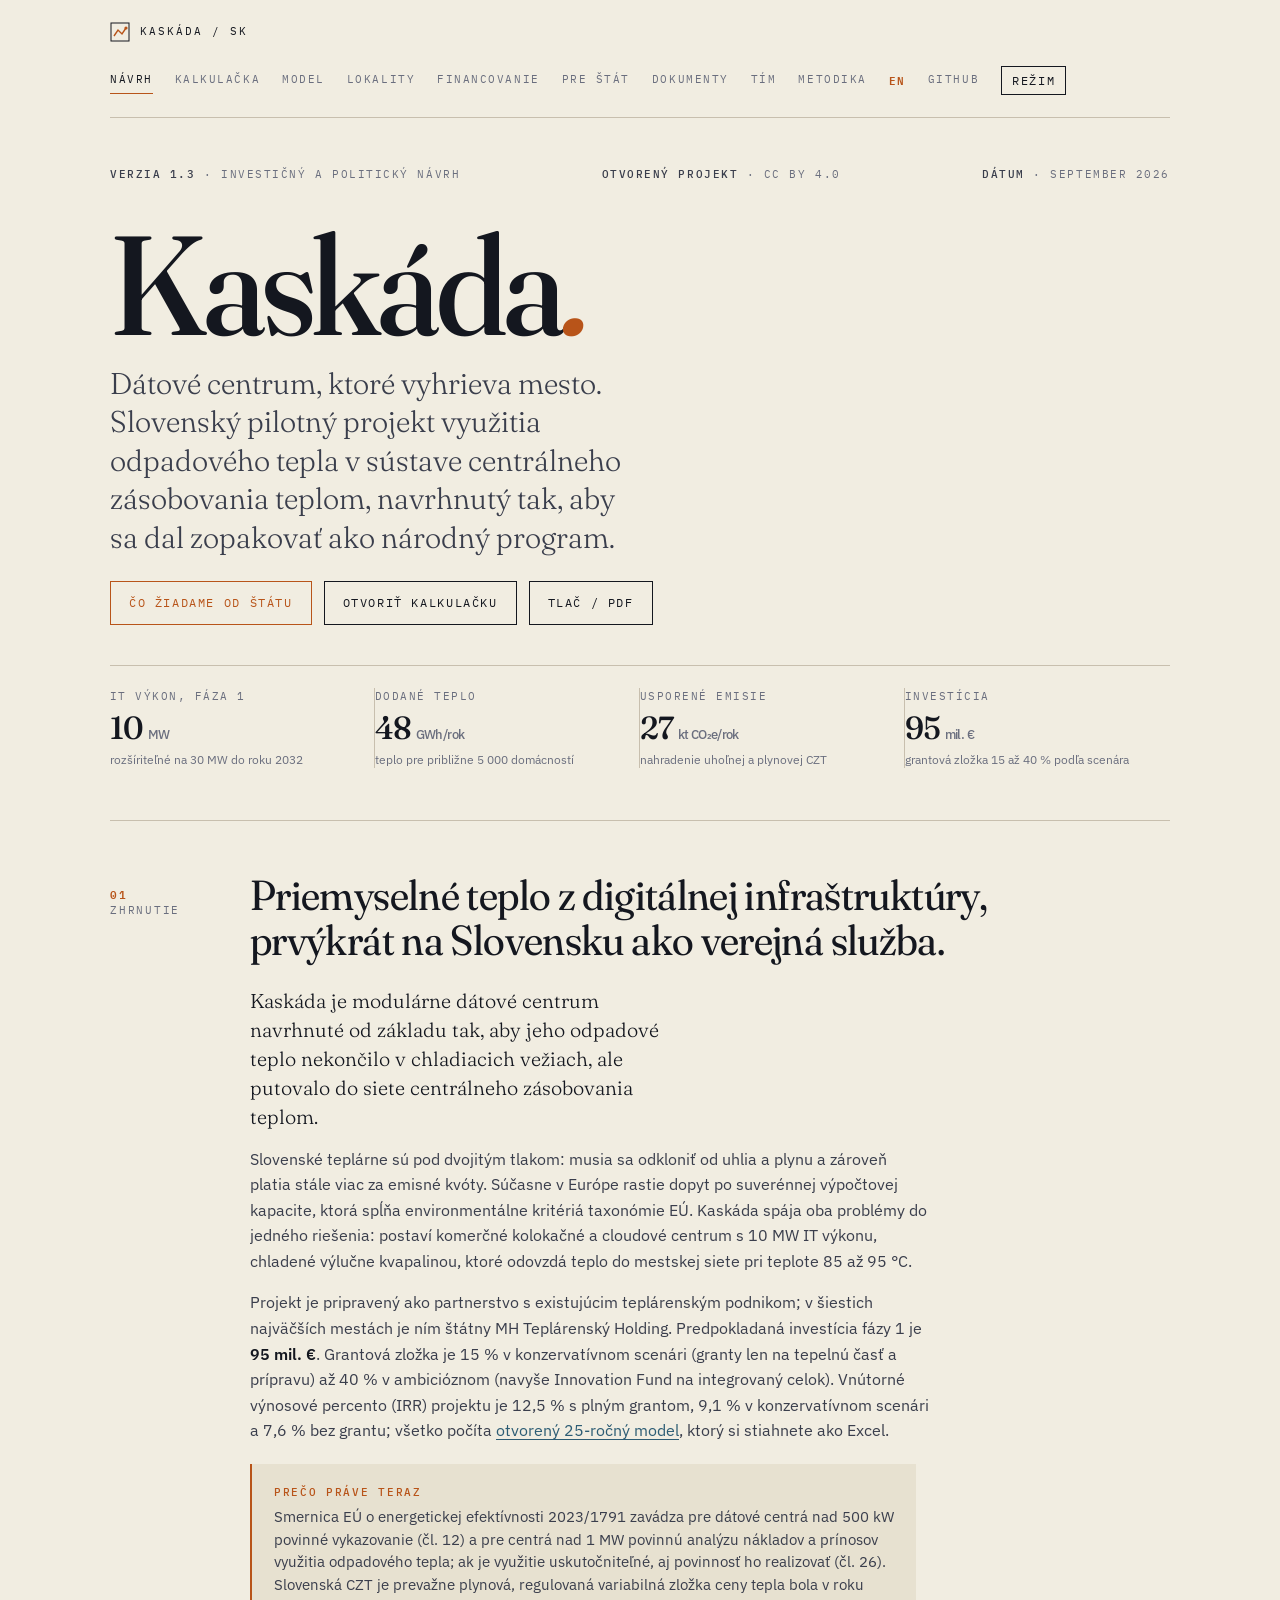
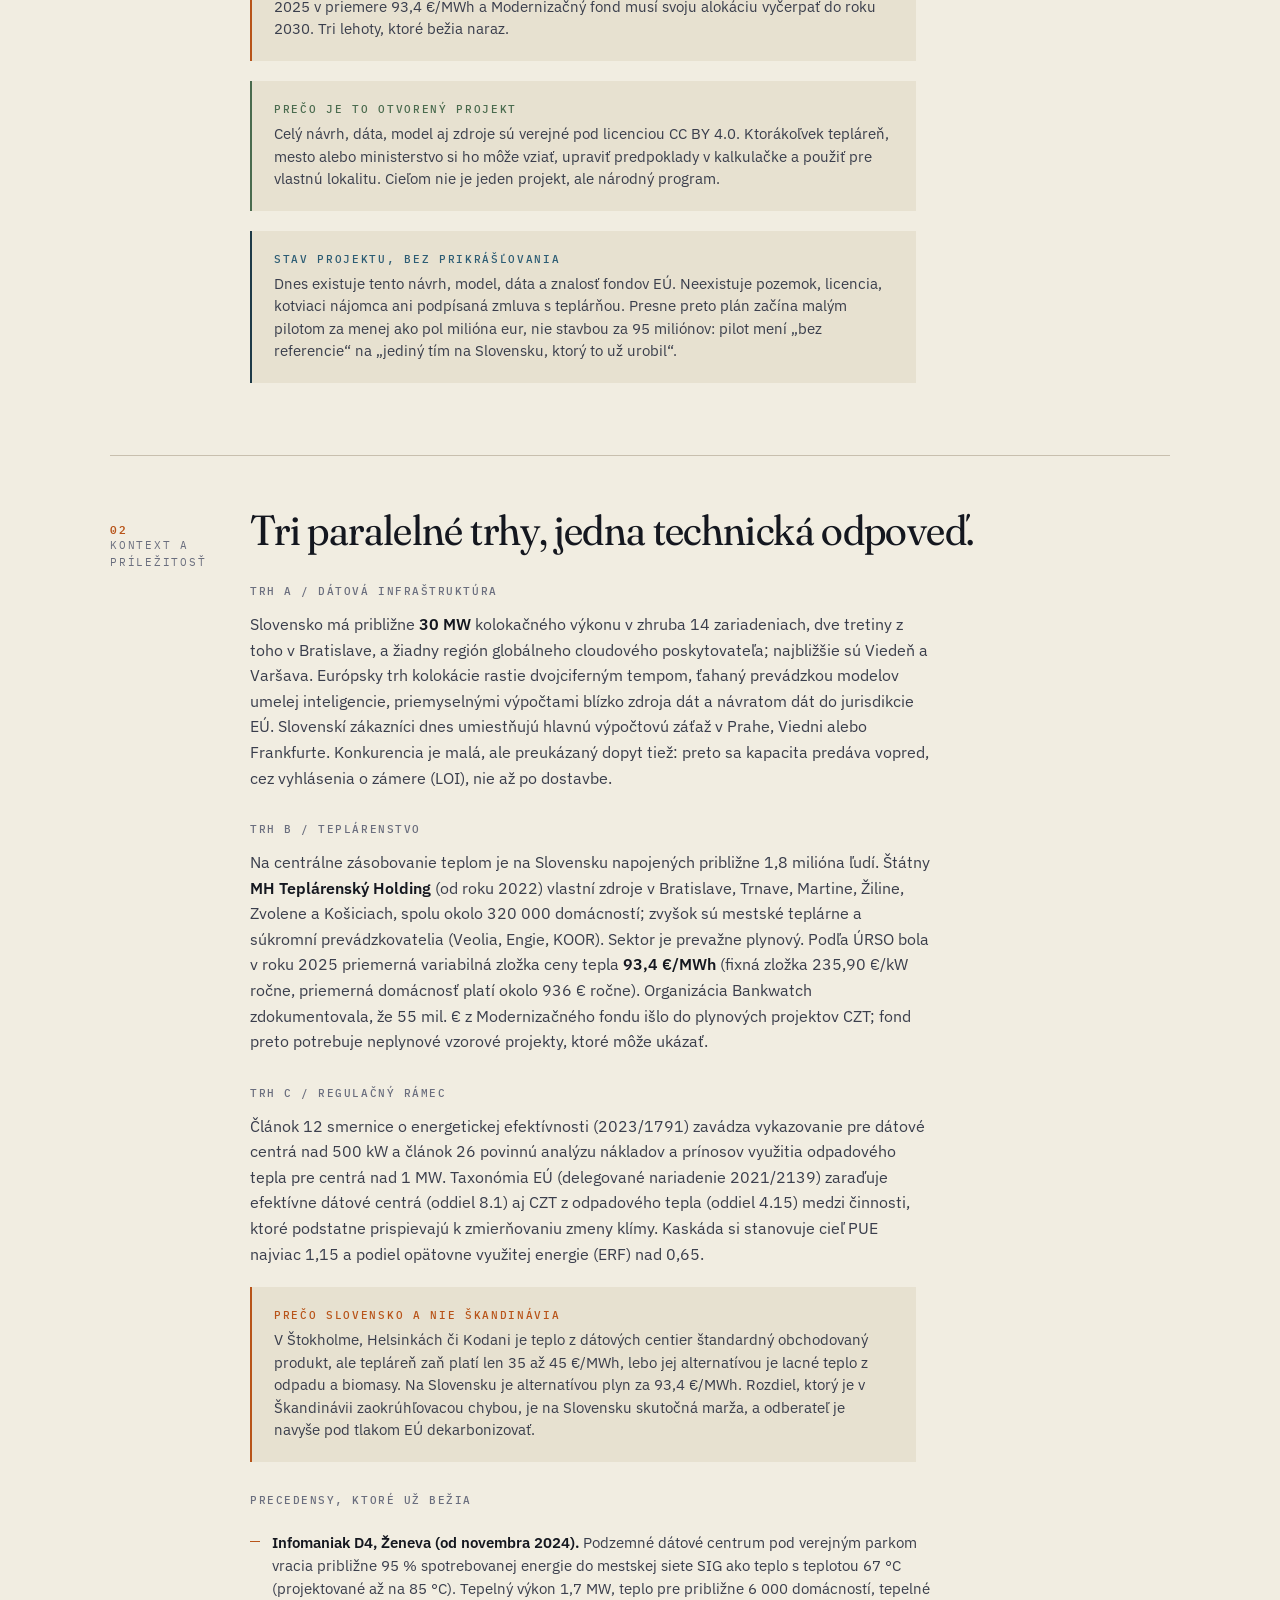
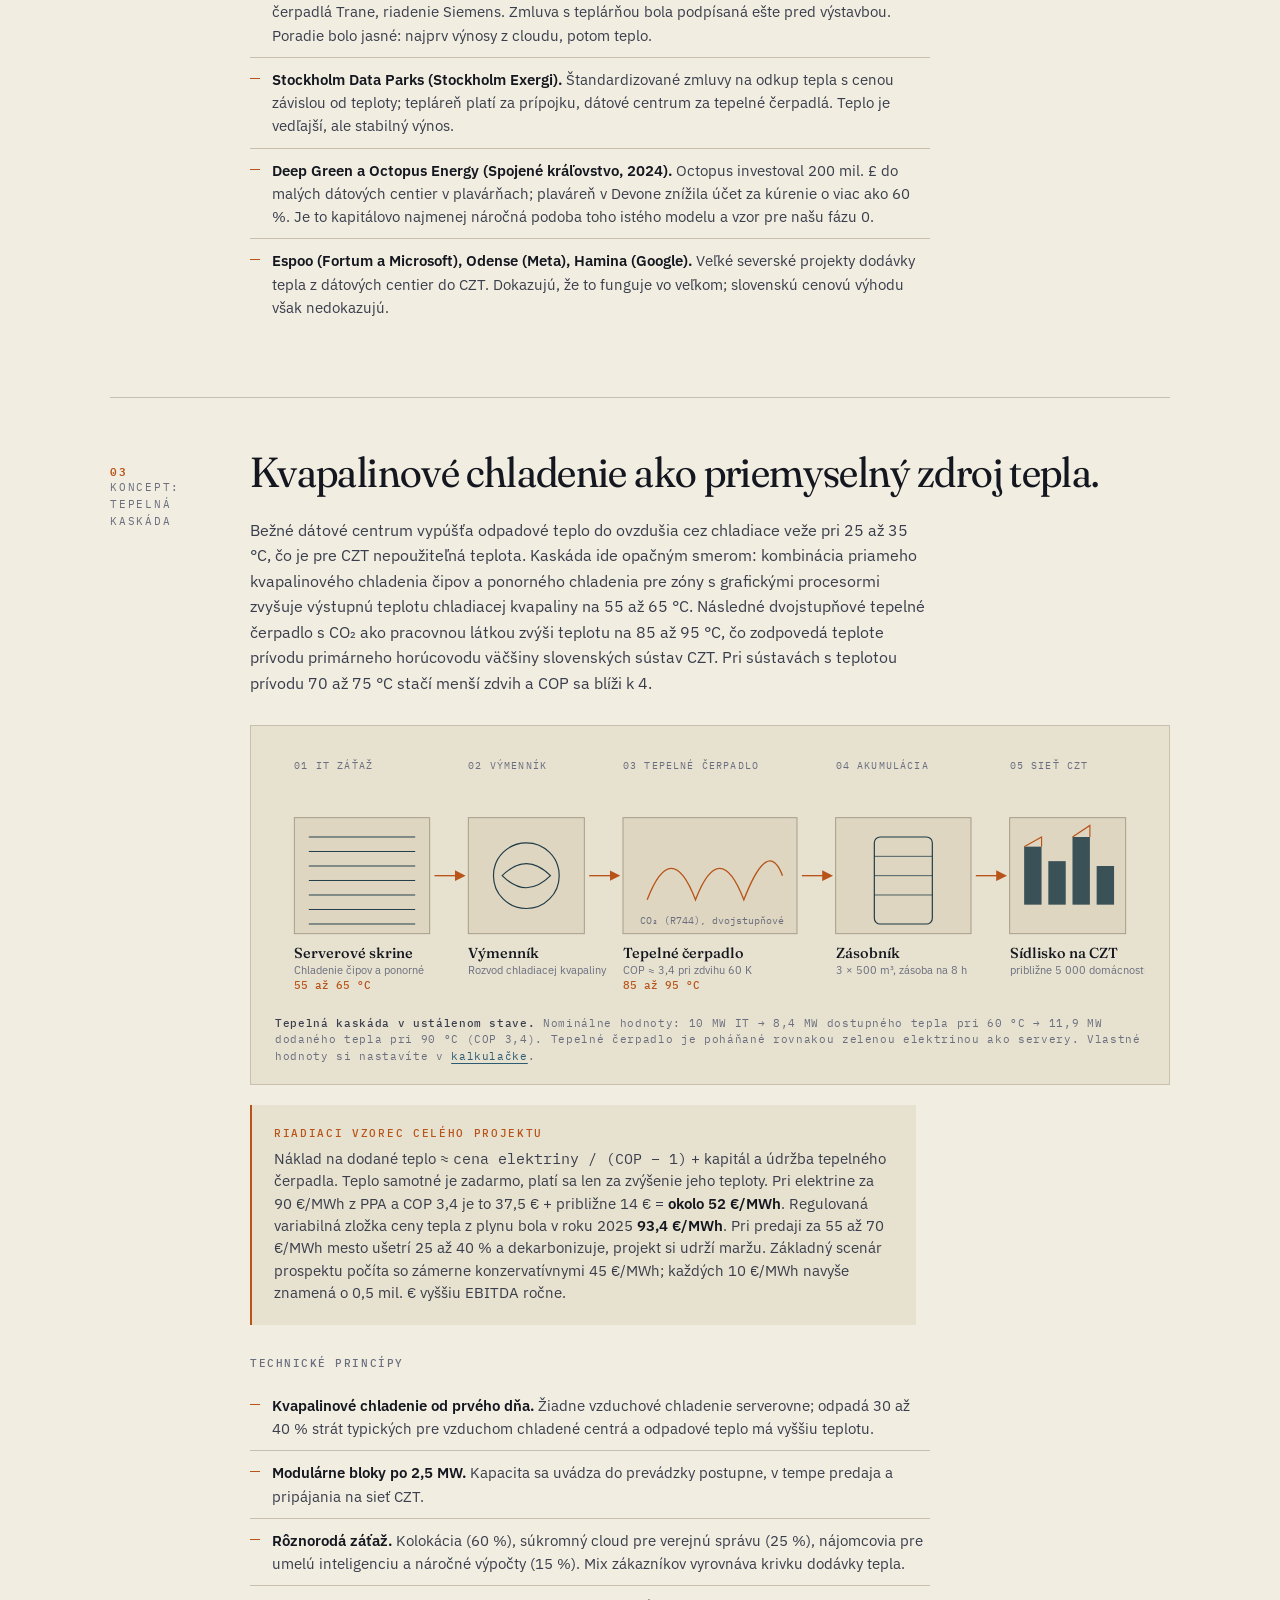
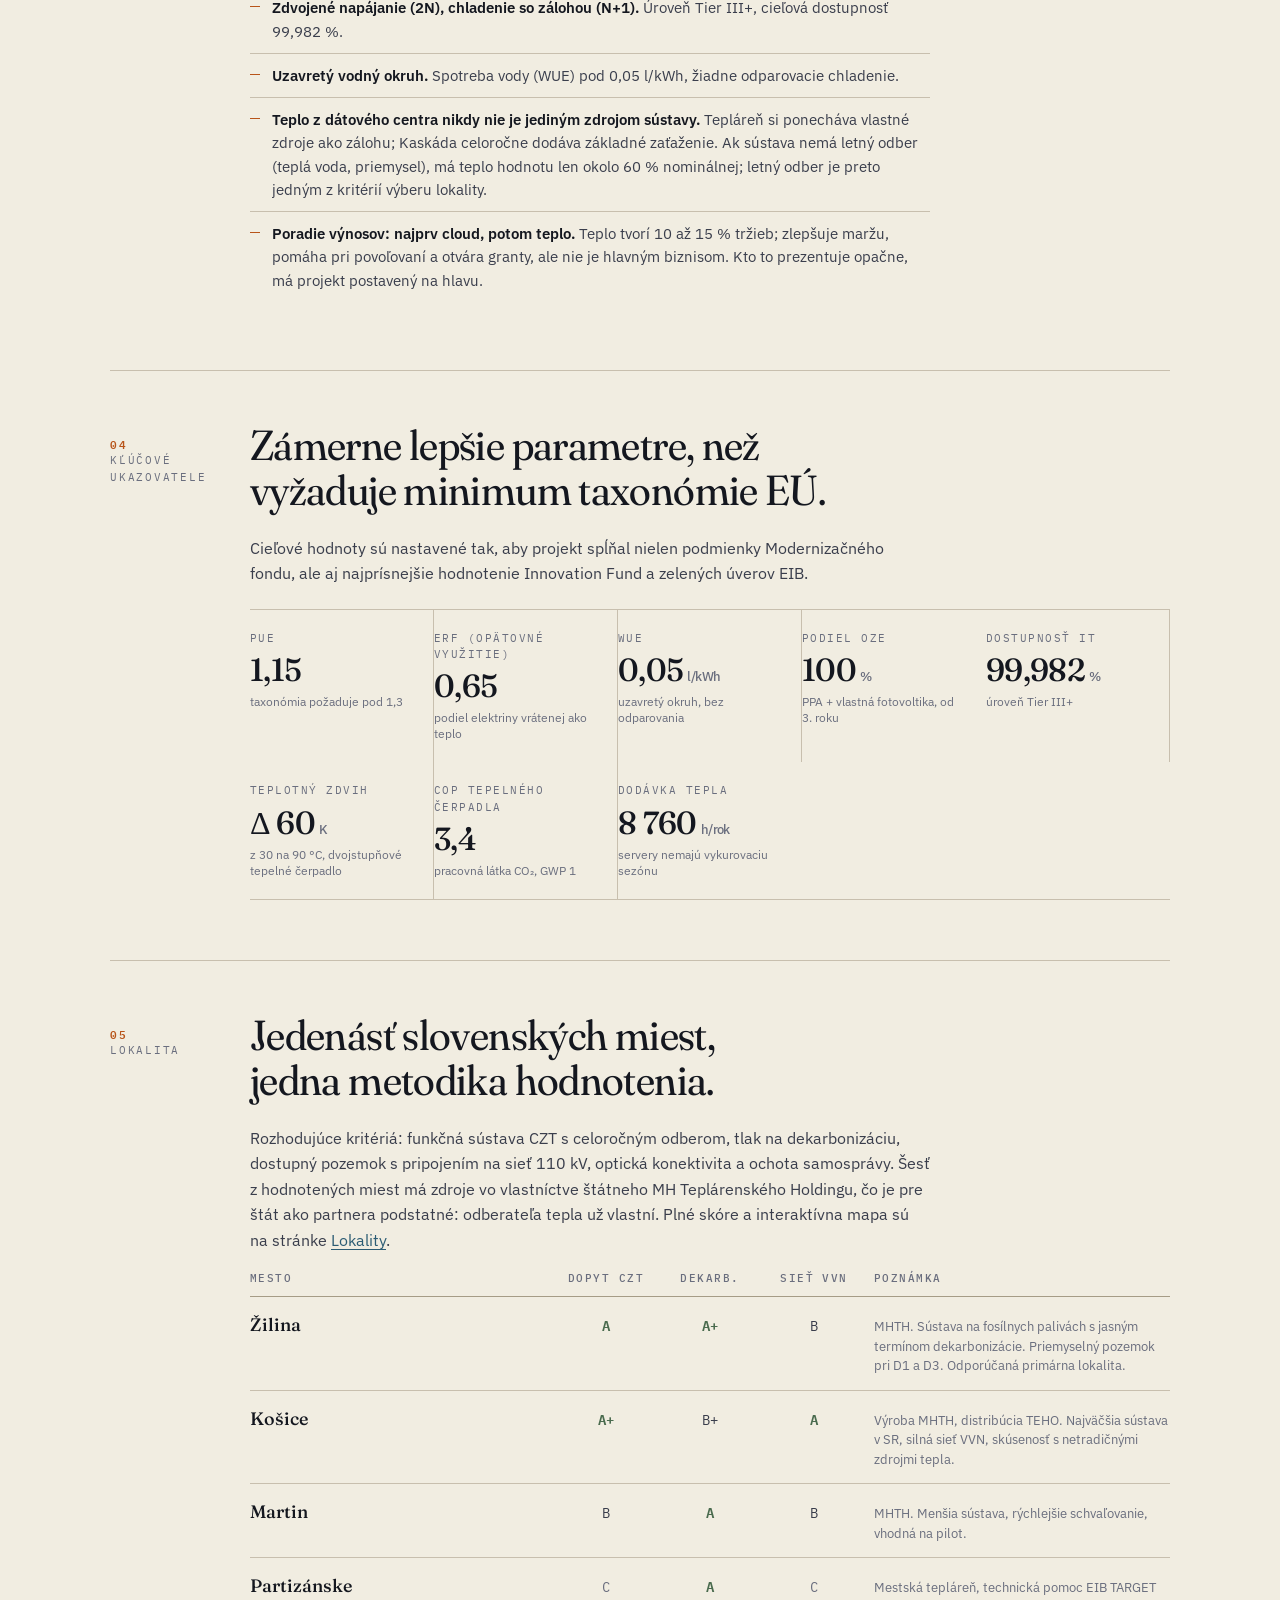
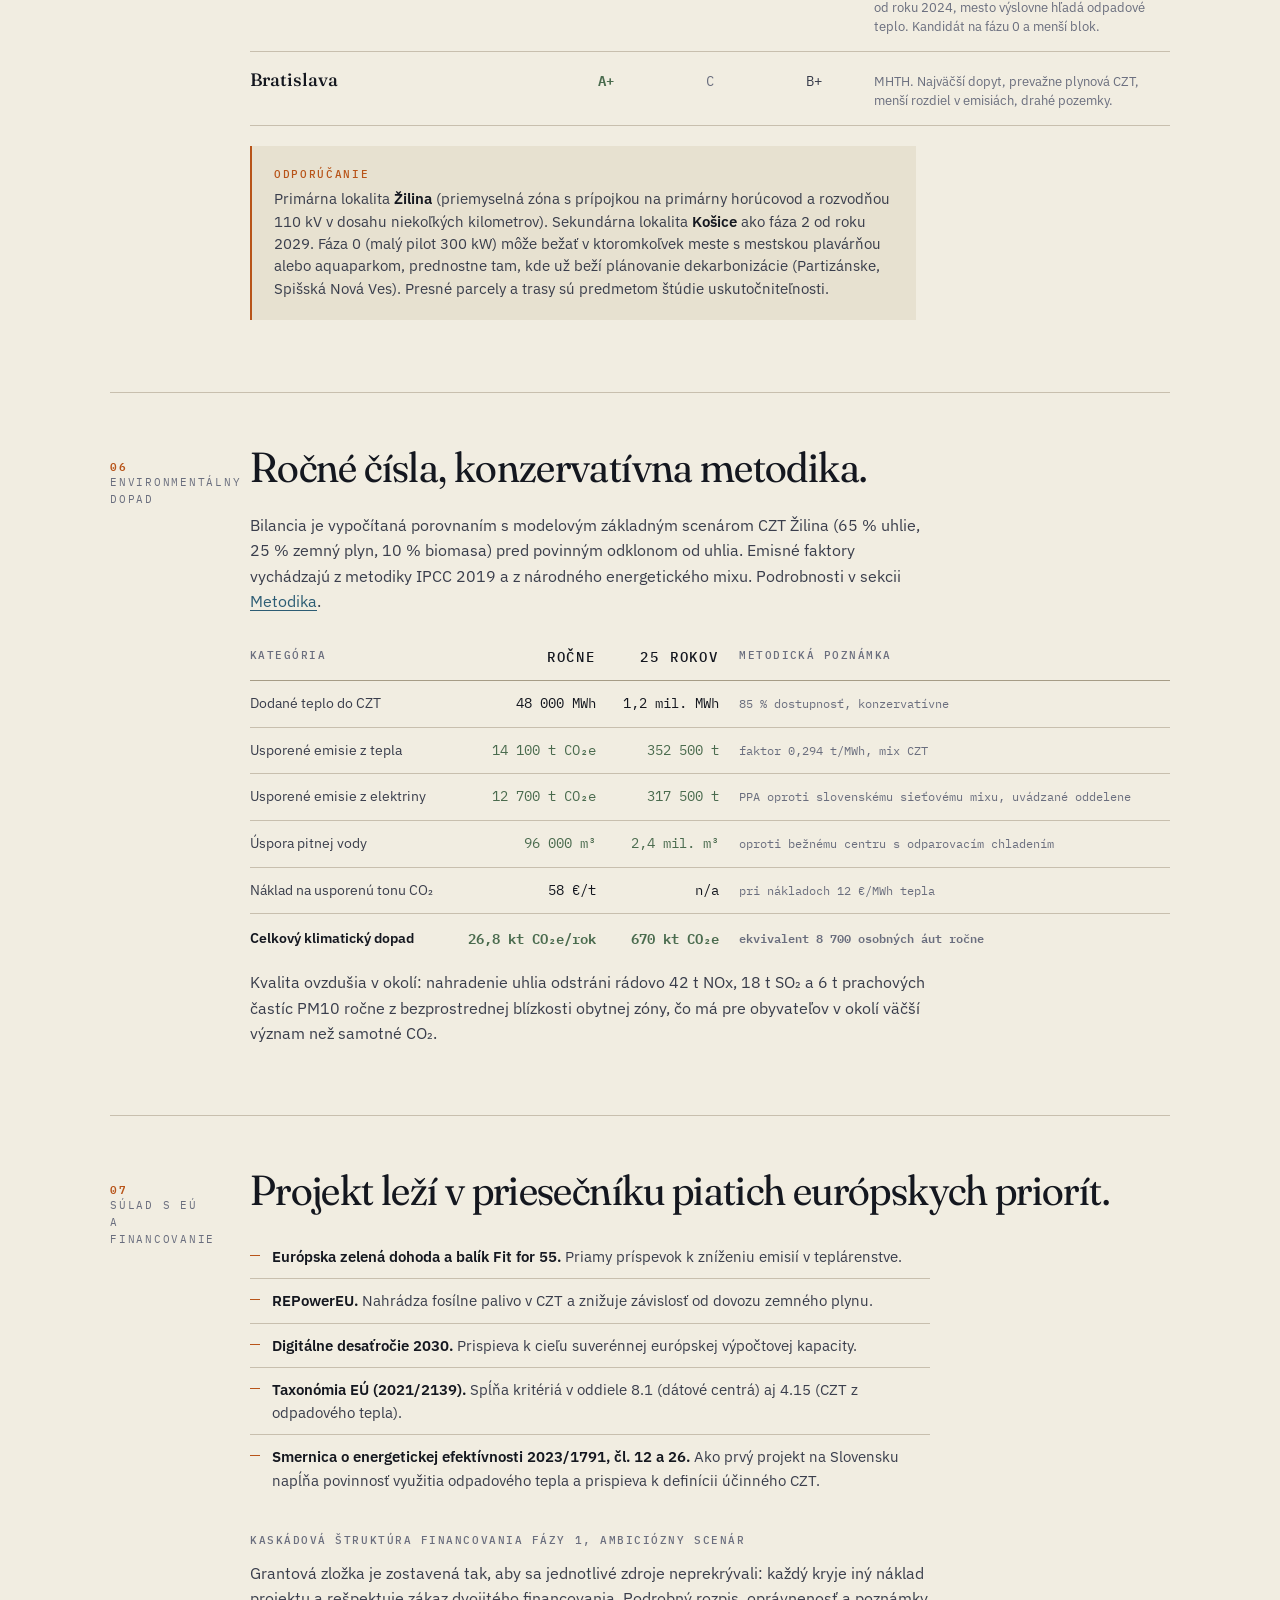
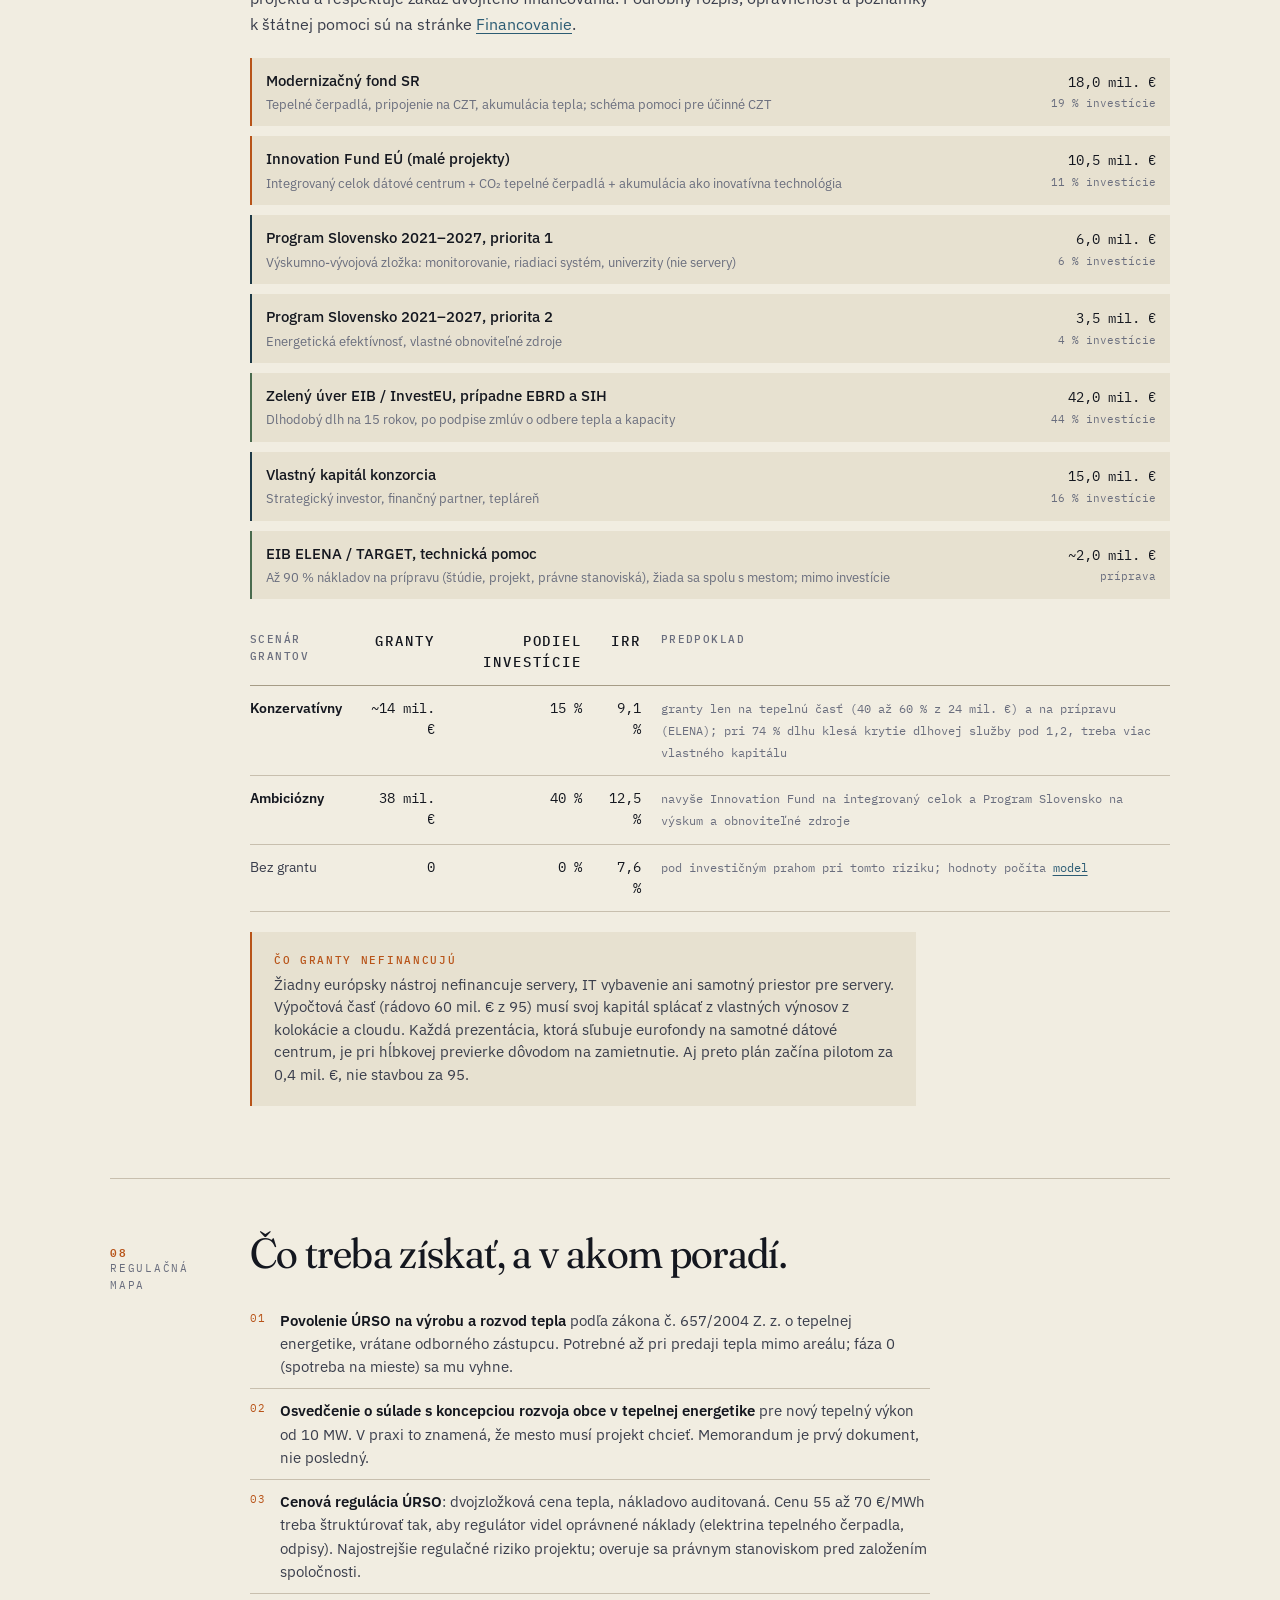
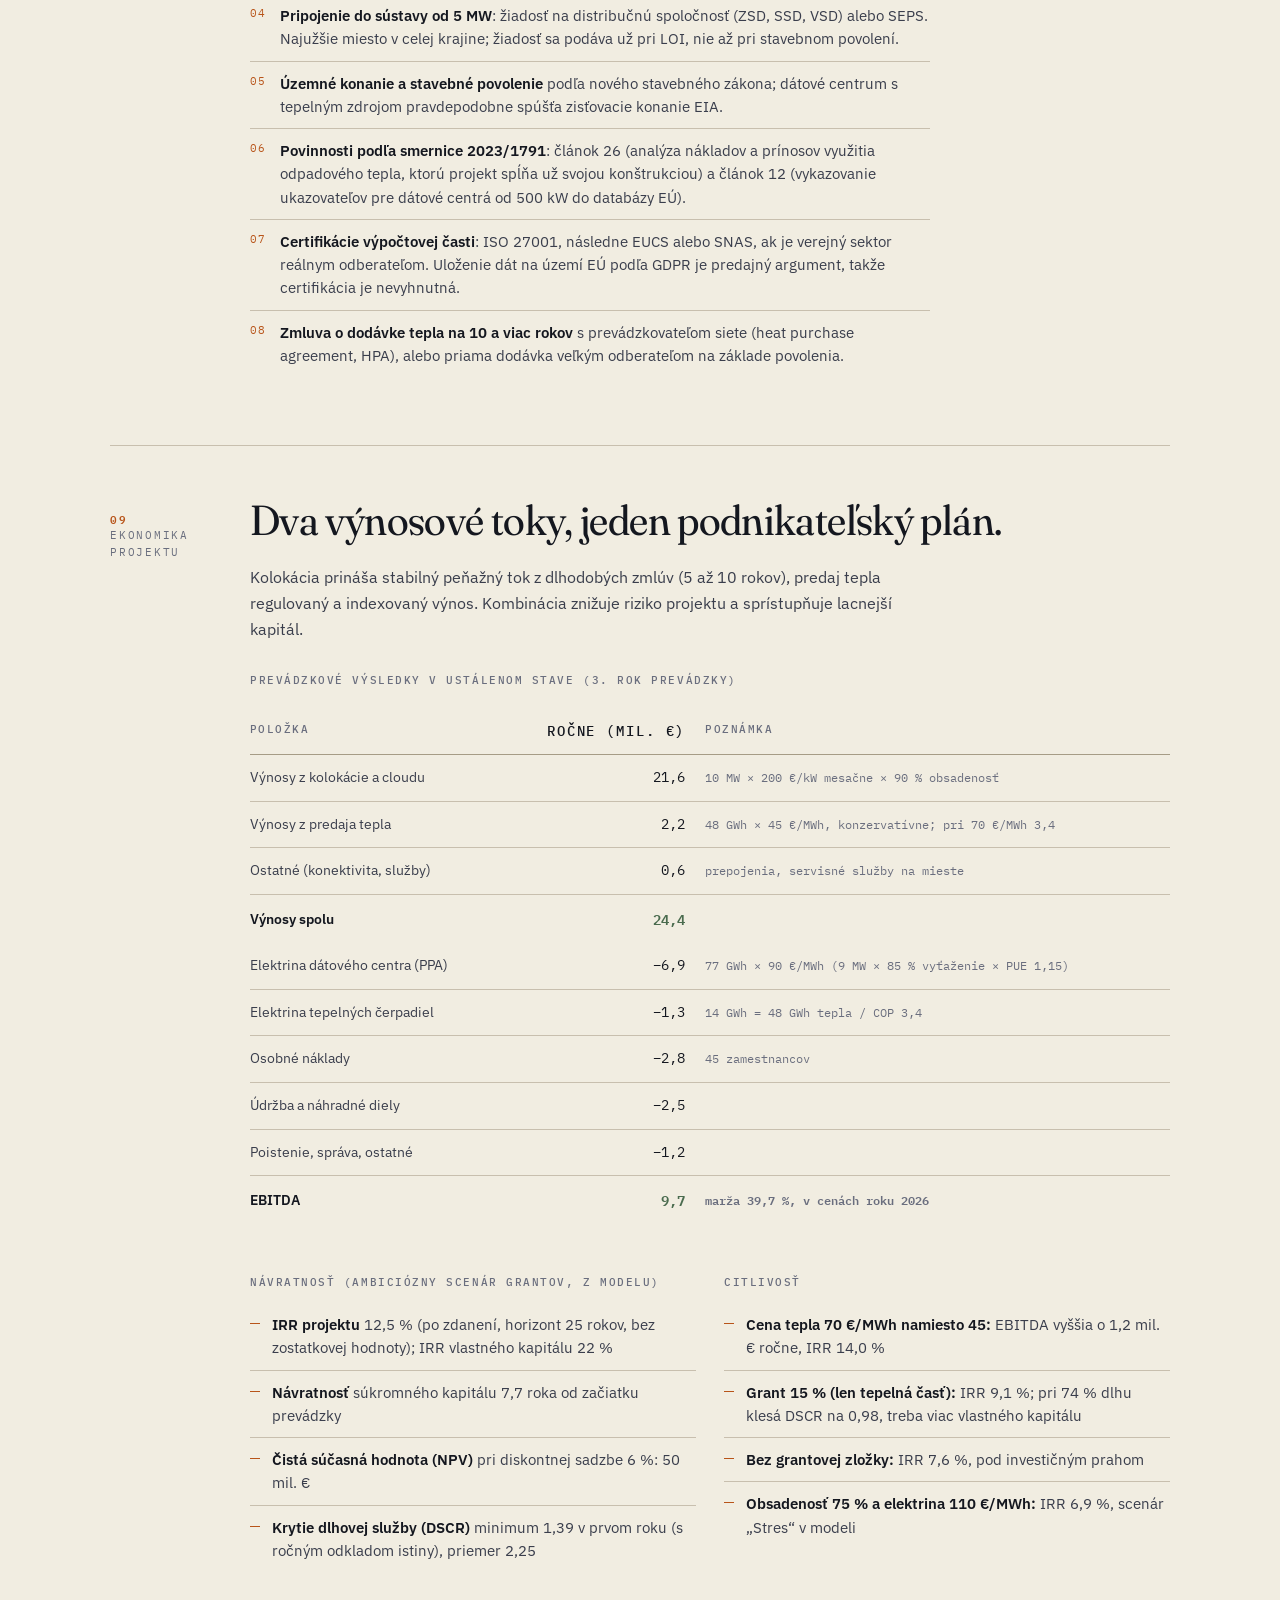
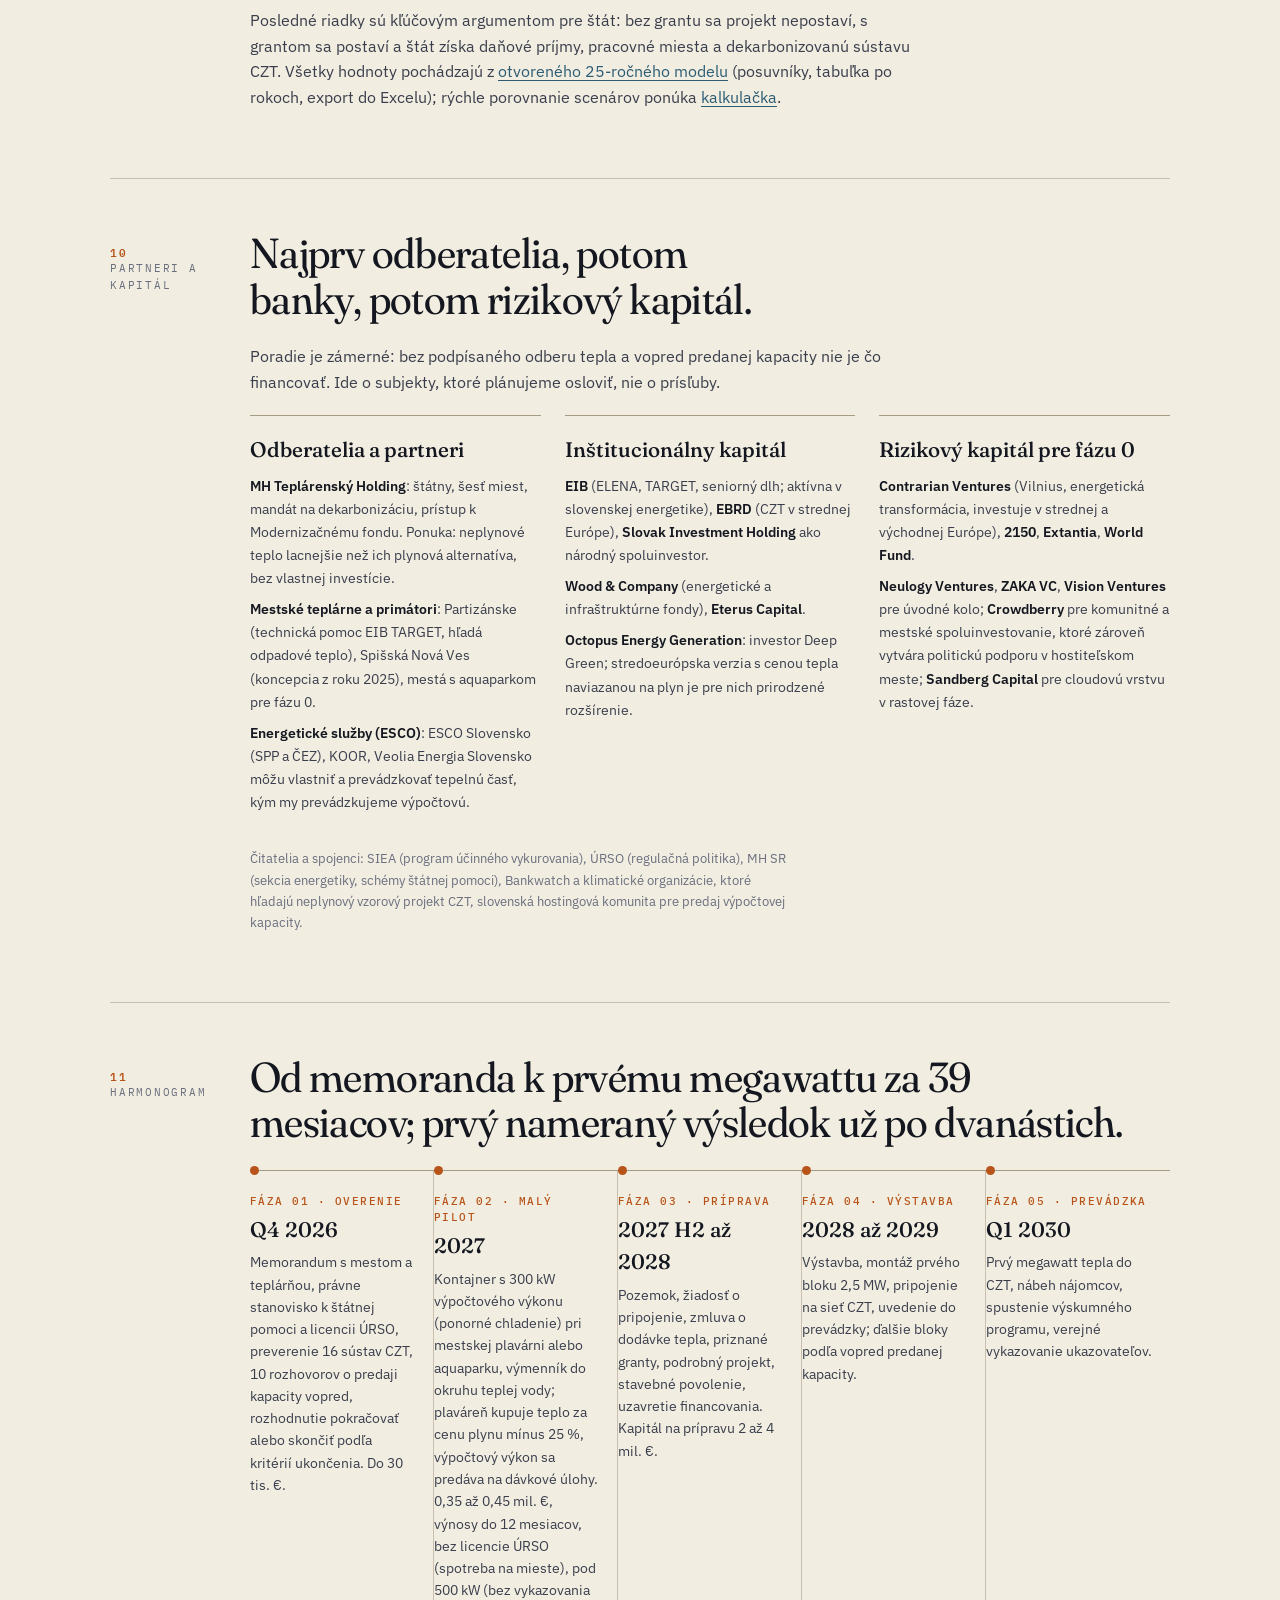
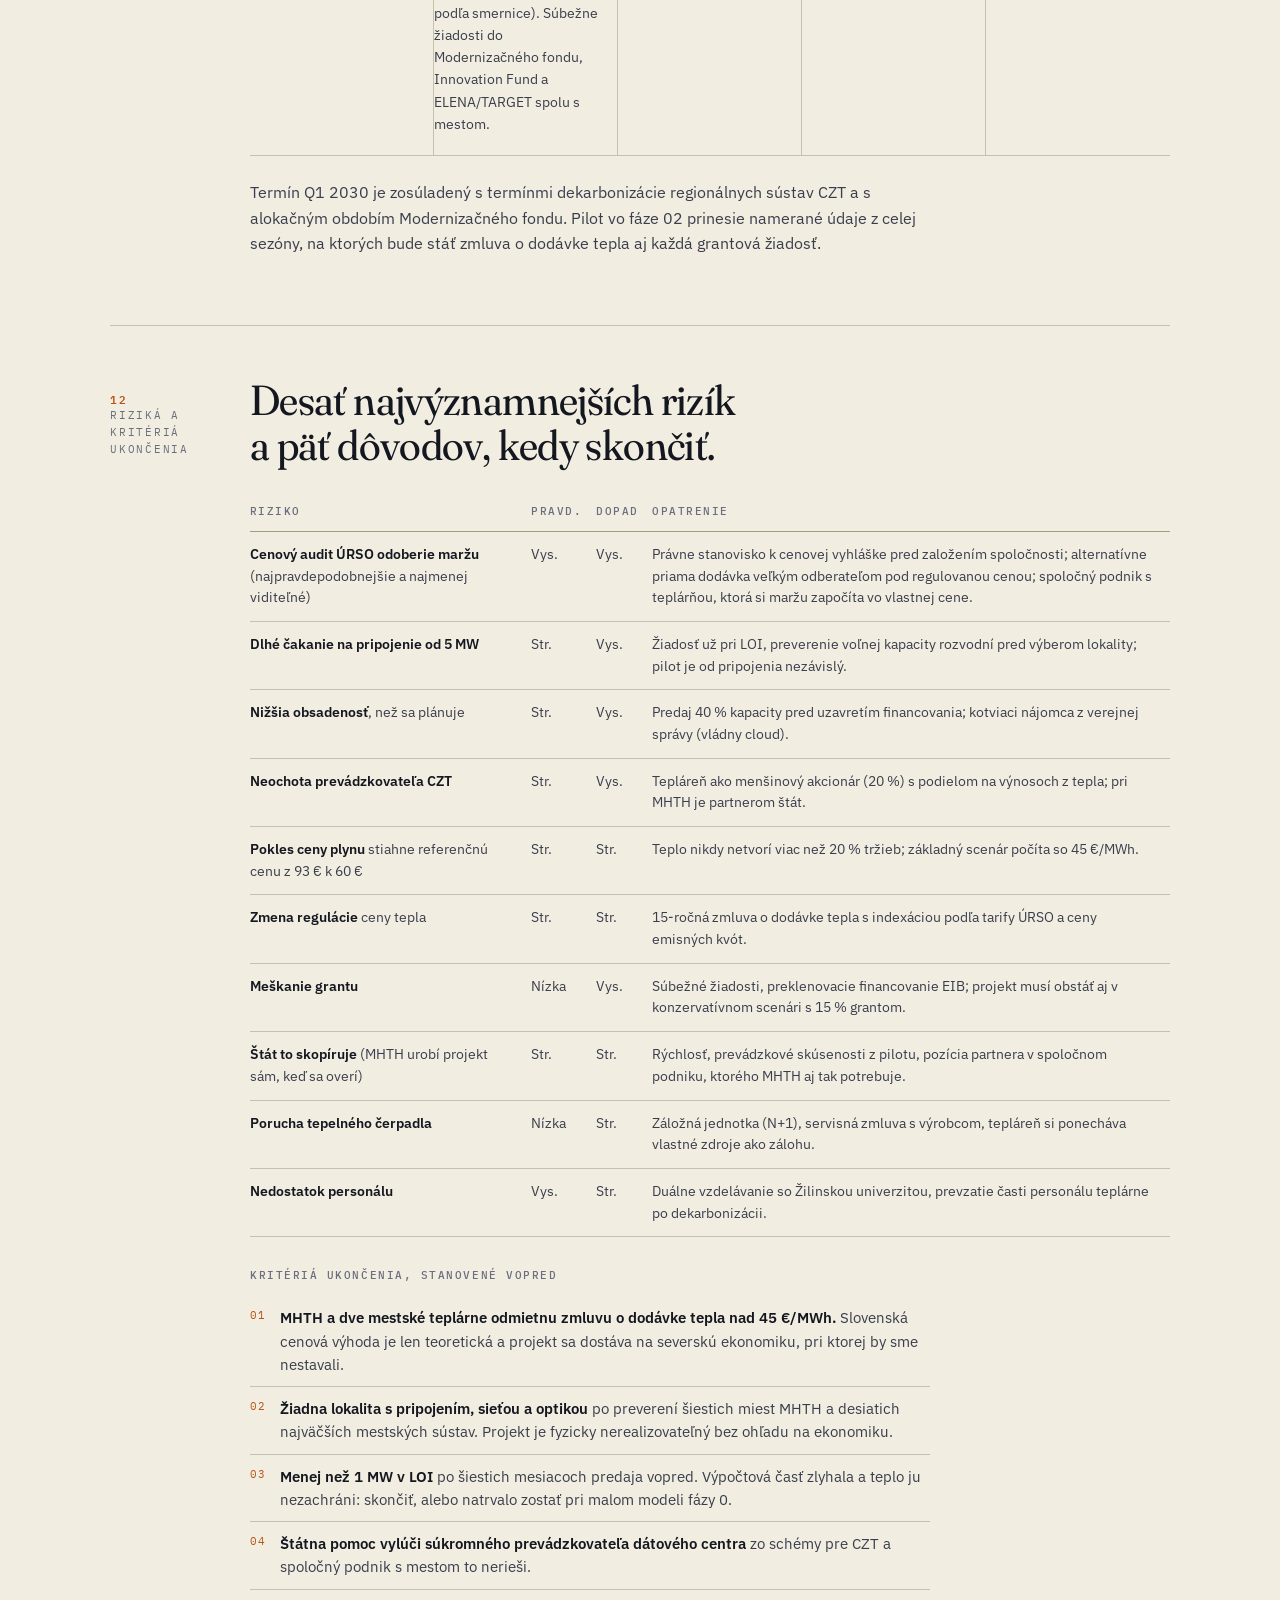
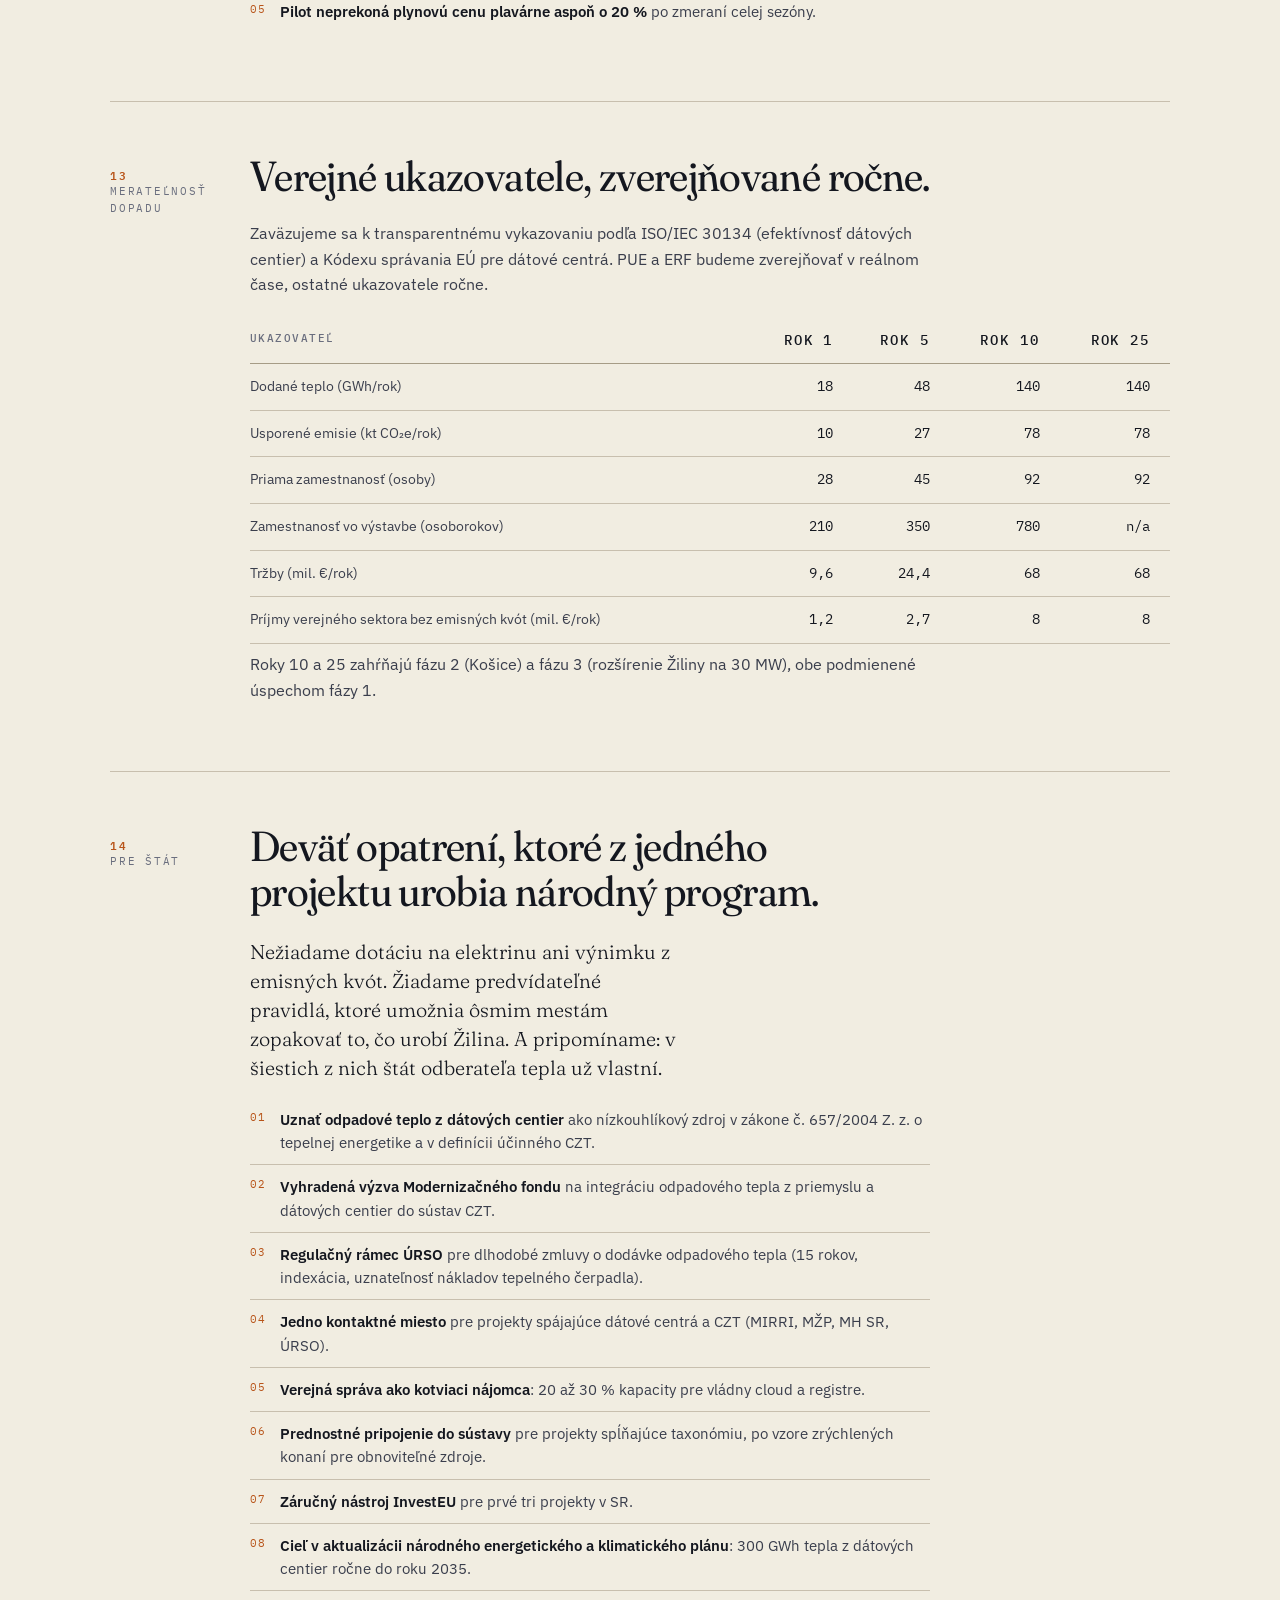
==== commit 4c1c5441: "v1.6: čísla prospektu zosúladené s výpočtom modelu (IRR 12,5 / 9,1 / 7,6 %, DSCR 1,39), upozornenie " ====
--- a/index.html
+++ b/index.html
@@ -67,7 +67,7 @@
     <h2>Priemyselné teplo z digitálnej infraštruktúry, prvýkrát na Slovensku ako verejná služba.</h2>
     <p class="lead">Kaskáda je modulárne dátové centrum navrhnuté od základu tak, aby jeho odpadové teplo nekončilo v chladiacich vežiach, ale putovalo do siete centrálneho zásobovania teplom.</p>
     <p>Slovenské teplárne sú pod dvojitým tlakom: musia sa odkloniť od uhlia a plynu a zároveň platia stále viac za emisné kvóty. Súčasne v Európe rastie dopyt po suverénnej výpočtovej kapacite, ktorá spĺňa environmentálne kritériá taxonómie EÚ. Kaskáda spája oba problémy do jedného riešenia: postaví komerčné kolokačné a cloudové centrum s 10 MW IT výkonu, chladené výlučne kvapalinou, ktoré odovzdá teplo do mestskej siete pri teplote 85 až 95 °C.</p>
-    <p>Projekt je pripravený ako partnerstvo s existujúcim teplárenským podnikom; v šiestich najväčších mestách je ním štátny MH Teplárenský Holding. Predpokladaná investícia fázy 1 je <strong>95 mil. €</strong>. Grantová zložka je 15 % v konzervatívnom scenári (granty len na tepelnú časť a prípravu) až 40 % v ambicióznom (navyše Innovation Fund na integrovaný celok). Vnútorné výnosové percento (IRR) projektu je približne 11,7 % s plným grantom, 8,5 % v konzervatívnom scenári a 7,3 % bez grantu; všetko počíta <a href="./model/">otvorený 25-ročný model</a>, ktorý si stiahnete ako Excel.</p>
+    <p>Projekt je pripravený ako partnerstvo s existujúcim teplárenským podnikom; v šiestich najväčších mestách je ním štátny MH Teplárenský Holding. Predpokladaná investícia fázy 1 je <strong>95 mil. €</strong>. Grantová zložka je 15 % v konzervatívnom scenári (granty len na tepelnú časť a prípravu) až 40 % v ambicióznom (navyše Innovation Fund na integrovaný celok). Vnútorné výnosové percento (IRR) projektu je 12,5 % s plným grantom, 9,1 % v konzervatívnom scenári a 7,6 % bez grantu; všetko počíta <a href="./model/">otvorený 25-ročný model</a>, ktorý si stiahnete ako Excel.</p>
     <div class="callout">
       <span class="lbl">Prečo práve teraz</span>
       Smernica EÚ o energetickej efektívnosti 2023/1791 zavádza pre dátové centrá nad 500 kW povinné vykazovanie (čl. 12) a pre centrá nad 1 MW povinnú analýzu nákladov a prínosov využitia odpadového tepla; ak je využitie uskutočniteľné, aj povinnosť ho realizovať (čl. 26). Slovenská CZT je prevažne plynová, regulovaná variabilná zložka ceny tepla bola v roku 2025 v priemere 93,4 €/MWh a Modernizačný fond musí svoju alokáciu vyčerpať do roku 2030. Tri lehoty, ktoré bežia naraz.
@@ -267,9 +267,9 @@
       <table>
         <thead><tr><th>Scenár grantov</th><th class="num">Granty</th><th class="num">Podiel investície</th><th class="num">IRR</th><th>Predpoklad</th></tr></thead>
         <tbody>
-          <tr><td><strong>Konzervatívny</strong></td><td class="num">~14 mil. €</td><td class="num">15 %</td><td class="num">~8,5 %</td><td><em>granty len na tepelnú časť (40 až 60 % z 24 mil. €) a na prípravu (ELENA)</em></td></tr>
-          <tr><td><strong>Ambiciózny</strong></td><td class="num">38 mil. €</td><td class="num">40 %</td><td class="num">~11,7 %</td><td><em>navyše Innovation Fund na integrovaný celok a Program Slovensko na výskum a obnoviteľné zdroje</em></td></tr>
-          <tr><td>Bez grantu</td><td class="num">0</td><td class="num">0 %</td><td class="num">~7,3 %</td><td><em>pod investičným prahom pri tomto riziku; presné hodnoty počíta <a href="./model/">model</a></em></td></tr>
+          <tr><td><strong>Konzervatívny</strong></td><td class="num">~14 mil. €</td><td class="num">15 %</td><td class="num">9,1 %</td><td><em>granty len na tepelnú časť (40 až 60 % z 24 mil. €) a na prípravu (ELENA); pri 74 % dlhu klesá krytie dlhovej služby pod 1,2, treba viac vlastného kapitálu</em></td></tr>
+          <tr><td><strong>Ambiciózny</strong></td><td class="num">38 mil. €</td><td class="num">40 %</td><td class="num">12,5 %</td><td><em>navyše Innovation Fund na integrovaný celok a Program Slovensko na výskum a obnoviteľné zdroje</em></td></tr>
+          <tr><td>Bez grantu</td><td class="num">0</td><td class="num">0 %</td><td class="num">7,6 %</td><td><em>pod investičným prahom pri tomto riziku; hodnoty počíta <a href="./model/">model</a></em></td></tr>
         </tbody>
       </table>
     </div>
@@ -324,19 +324,19 @@
       <div>
         <h3 class="small-cap">Návratnosť (ambiciózny scenár grantov, z modelu)</h3>
         <ul class="plain">
-          <li><strong>IRR projektu</strong> približne 11,7 % (po zdanení, horizont 25 rokov, bez zostatkovej hodnoty)</li>
-          <li><strong>Návratnosť</strong> súkromného kapitálu približne 7,6 roka od začiatku prevádzky</li>
-          <li><strong>Čistá súčasná hodnota (NPV)</strong> pri diskontnej sadzbe 6 %: približne 53 mil. €</li>
-          <li><strong>Krytie dlhovej služby (DSCR)</strong> minimálne približne 1,4 v prvom roku (s ročným odkladom istiny), priemer okolo 2</li>
+          <li><strong>IRR projektu</strong> 12,5 % (po zdanení, horizont 25 rokov, bez zostatkovej hodnoty); IRR vlastného kapitálu 22 %</li>
+          <li><strong>Návratnosť</strong> súkromného kapitálu 7,7 roka od začiatku prevádzky</li>
+          <li><strong>Čistá súčasná hodnota (NPV)</strong> pri diskontnej sadzbe 6 %: 50 mil. €</li>
+          <li><strong>Krytie dlhovej služby (DSCR)</strong> minimum 1,39 v prvom roku (s ročným odkladom istiny), priemer 2,25</li>
         </ul>
       </div>
       <div>
         <h3 class="small-cap">Citlivosť</h3>
         <ul class="plain">
-          <li><strong>Cena tepla 70 €/MWh namiesto 45:</strong> EBITDA vyššia o 1,2 mil. € ročne</li>
-          <li><strong>Grant 15 % (len tepelná časť):</strong> IRR približne 8,5 %</li>
-          <li><strong>Bez grantovej zložky:</strong> IRR približne 7,3 %, pod investičným prahom</li>
-          <li><strong>Obsadenosť 75 % a elektrina 110 €/MWh:</strong> scenár „Stres“ v modeli</li>
+          <li><strong>Cena tepla 70 €/MWh namiesto 45:</strong> EBITDA vyššia o 1,2 mil. € ročne, IRR 14,0 %</li>
+          <li><strong>Grant 15 % (len tepelná časť):</strong> IRR 9,1 %; pri 74 % dlhu klesá DSCR na 0,98, treba viac vlastného kapitálu</li>
+          <li><strong>Bez grantovej zložky:</strong> IRR 7,6 %, pod investičným prahom</li>
+          <li><strong>Obsadenosť 75 % a elektrina 110 €/MWh:</strong> IRR 6,9 %, scenár „Stres“ v modeli</li>
         </ul>
       </div>
     </div>
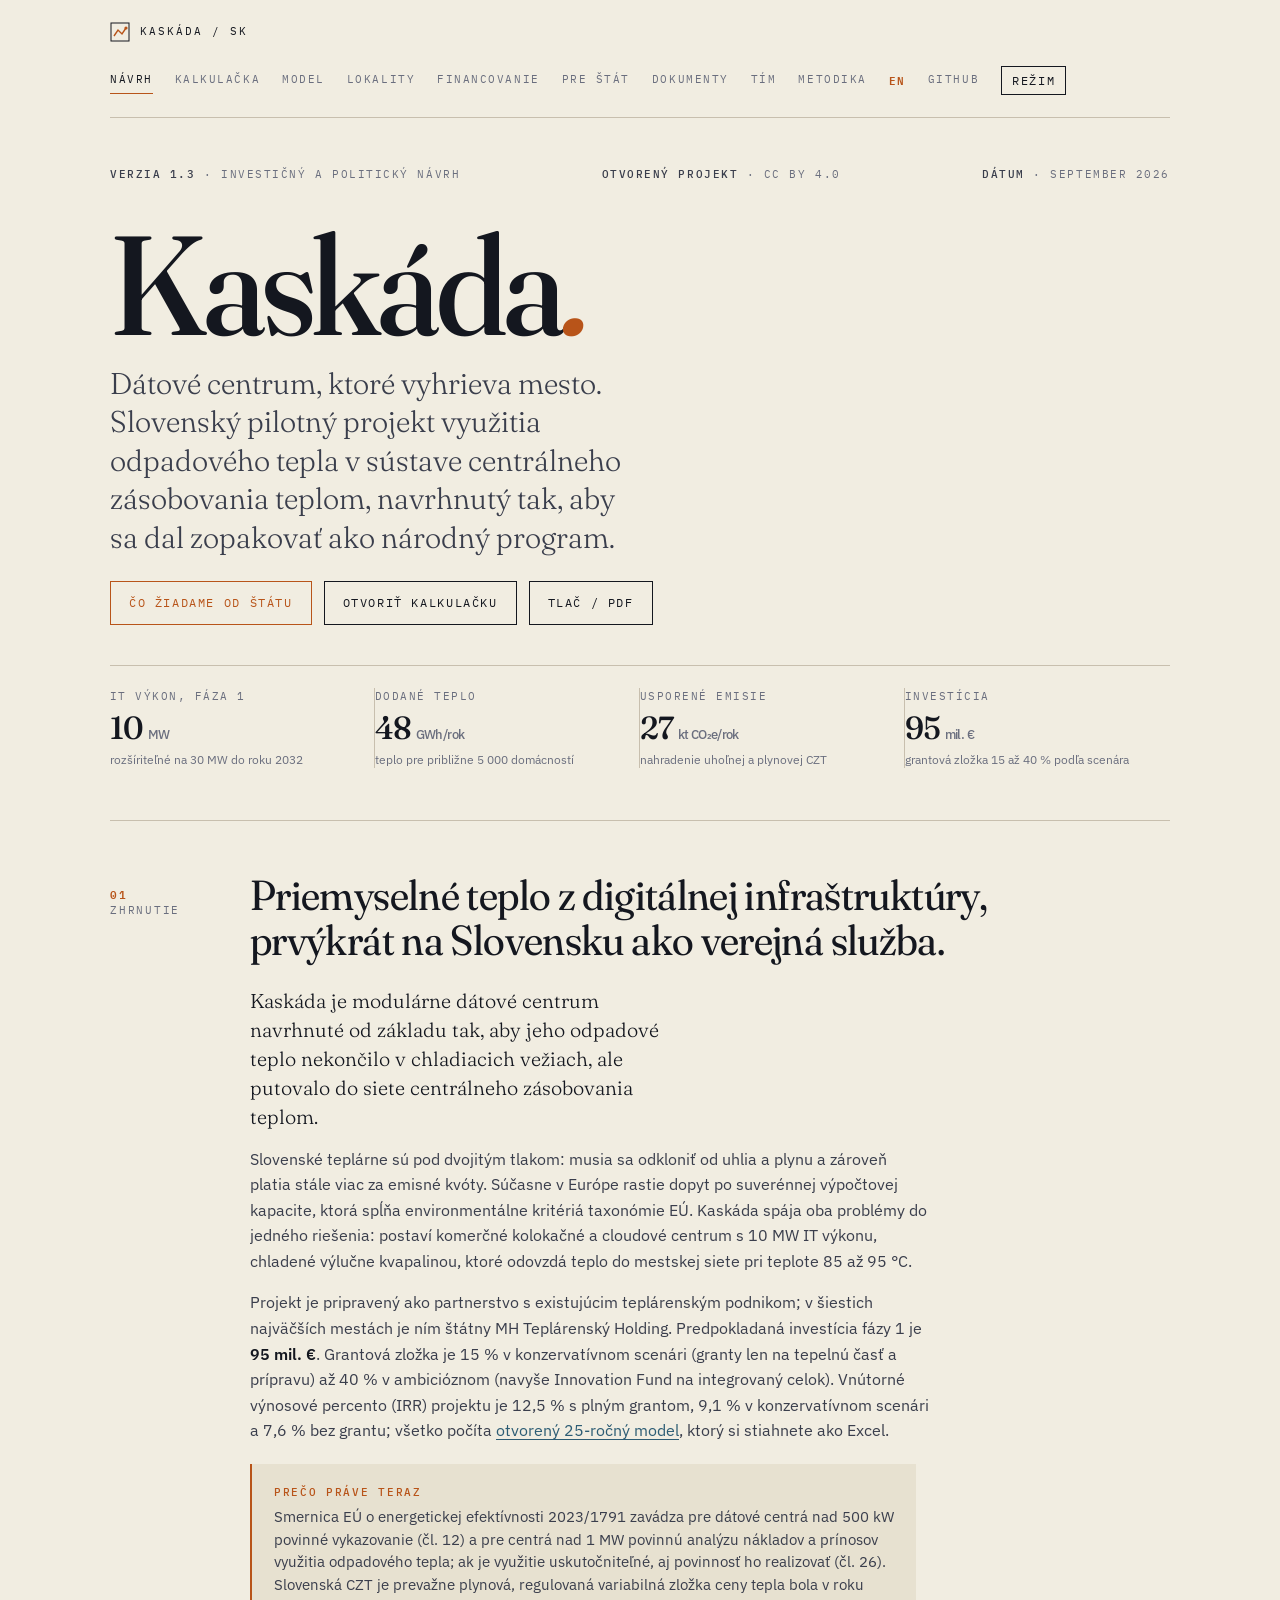
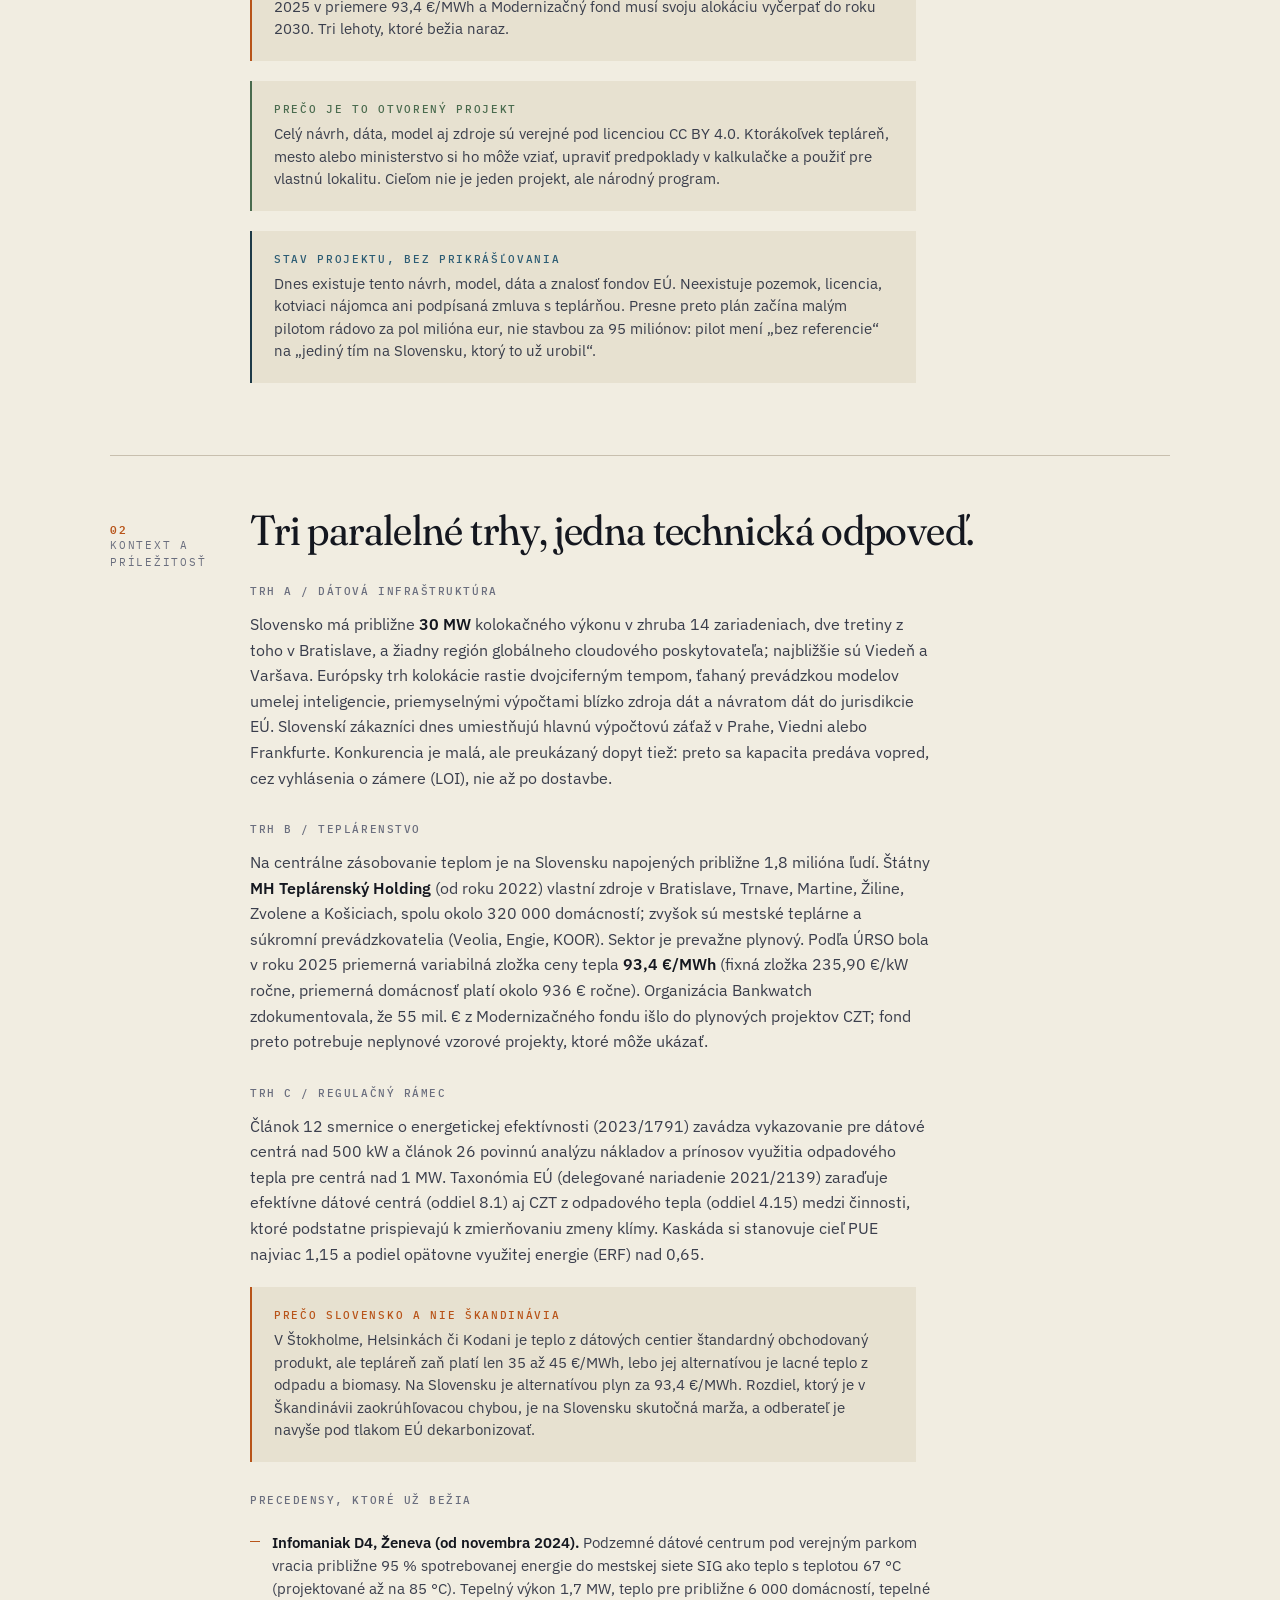
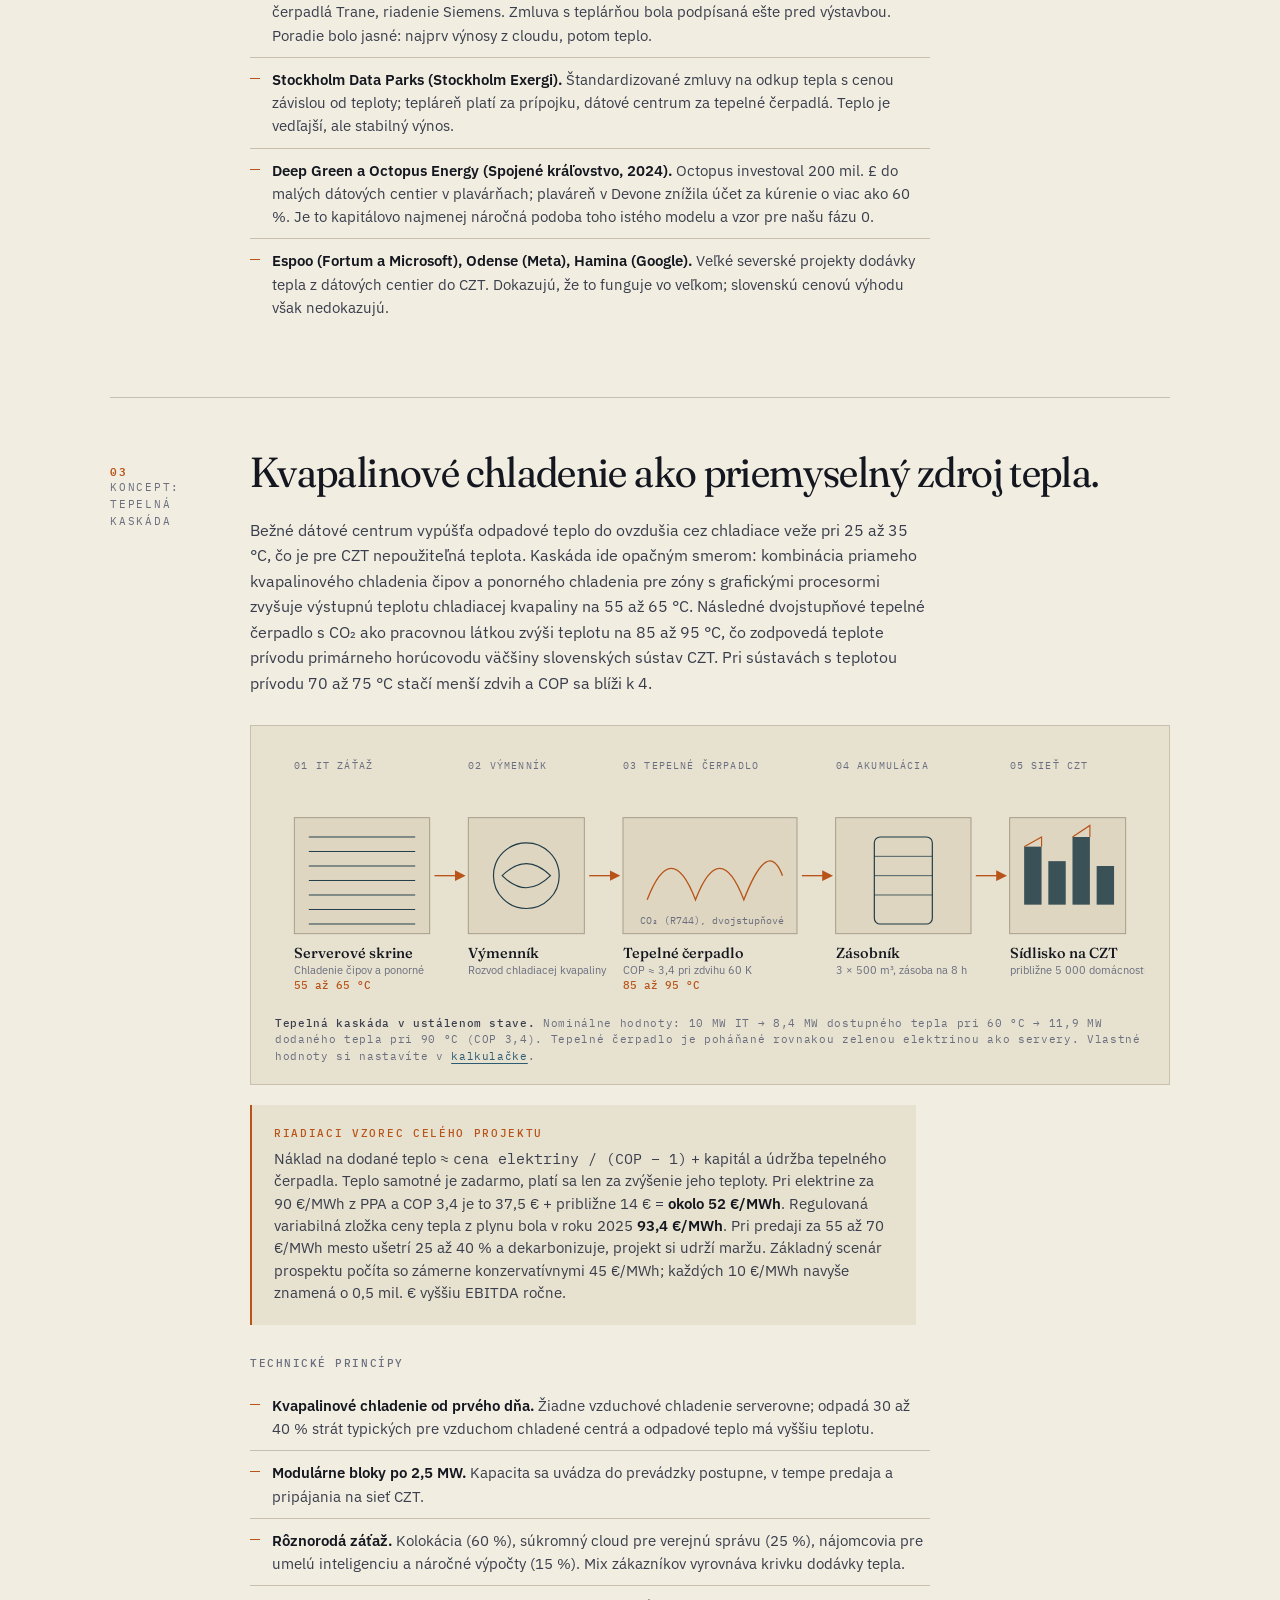
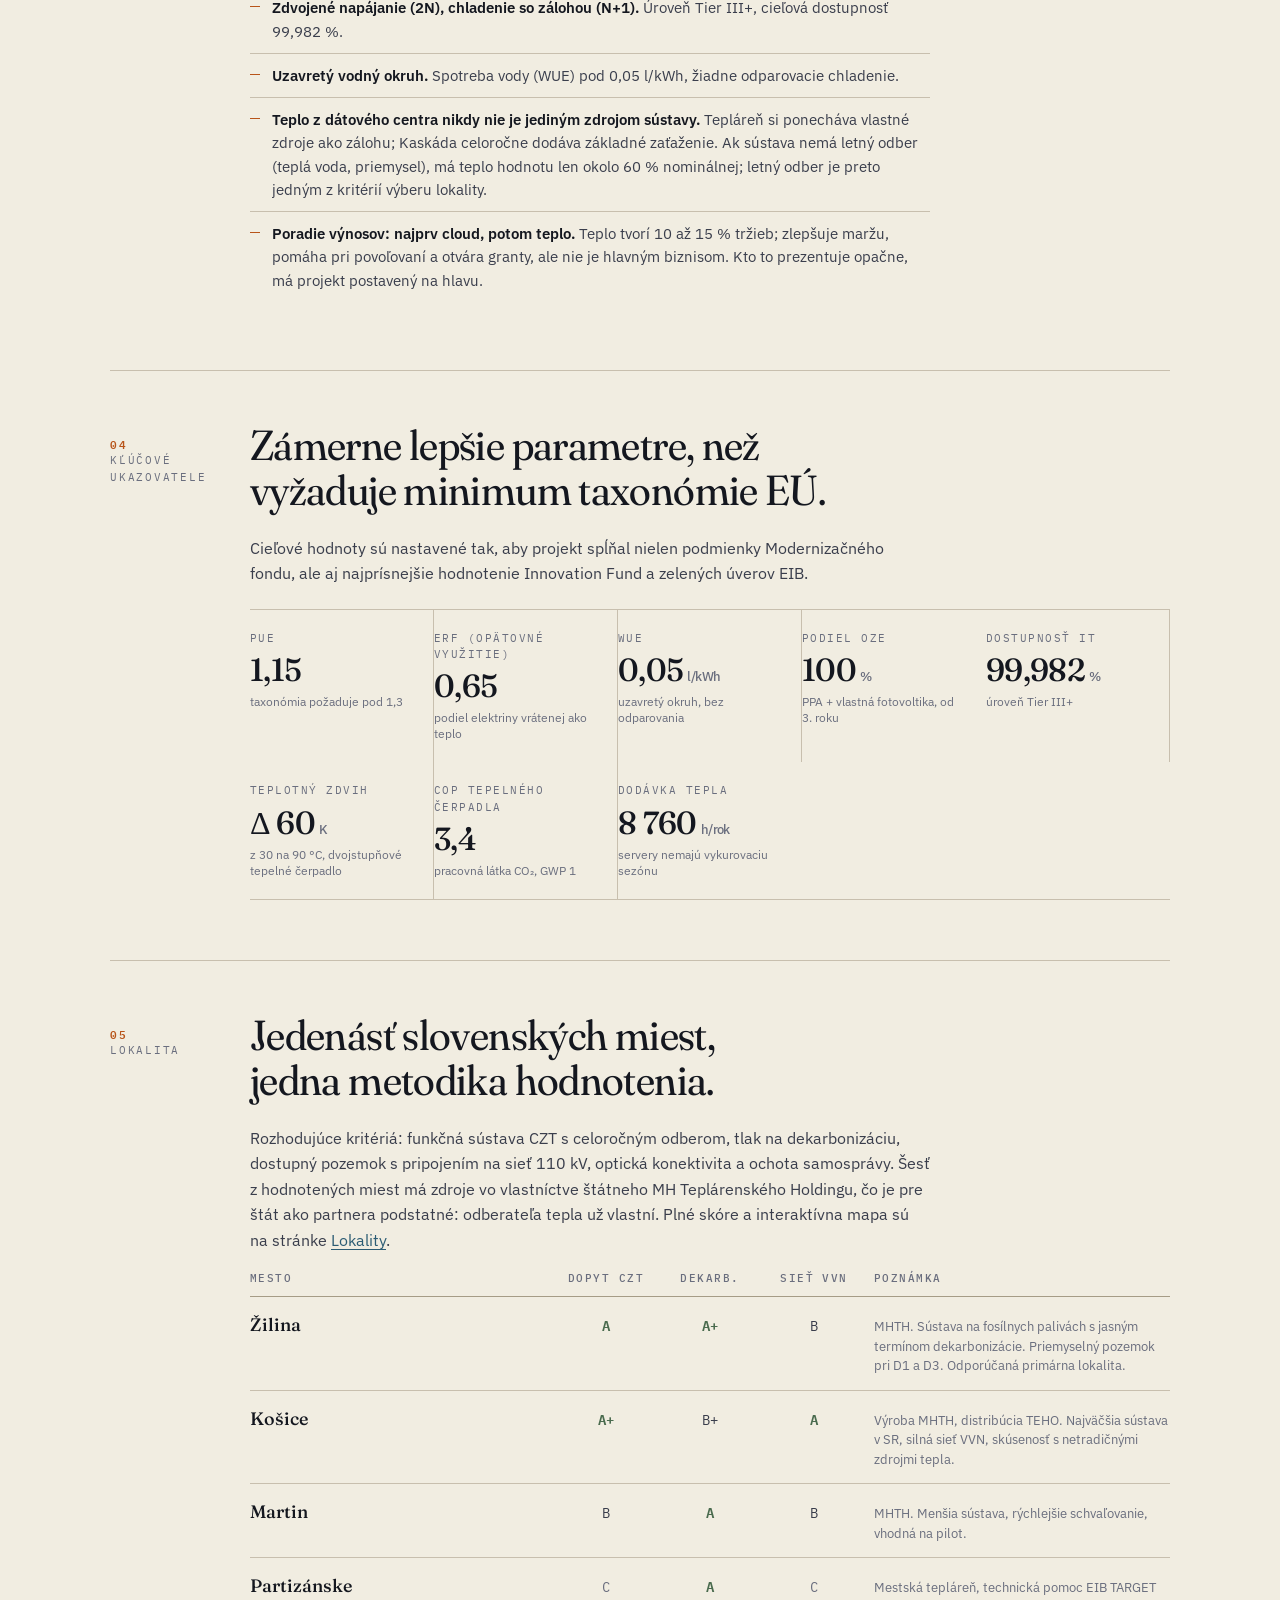
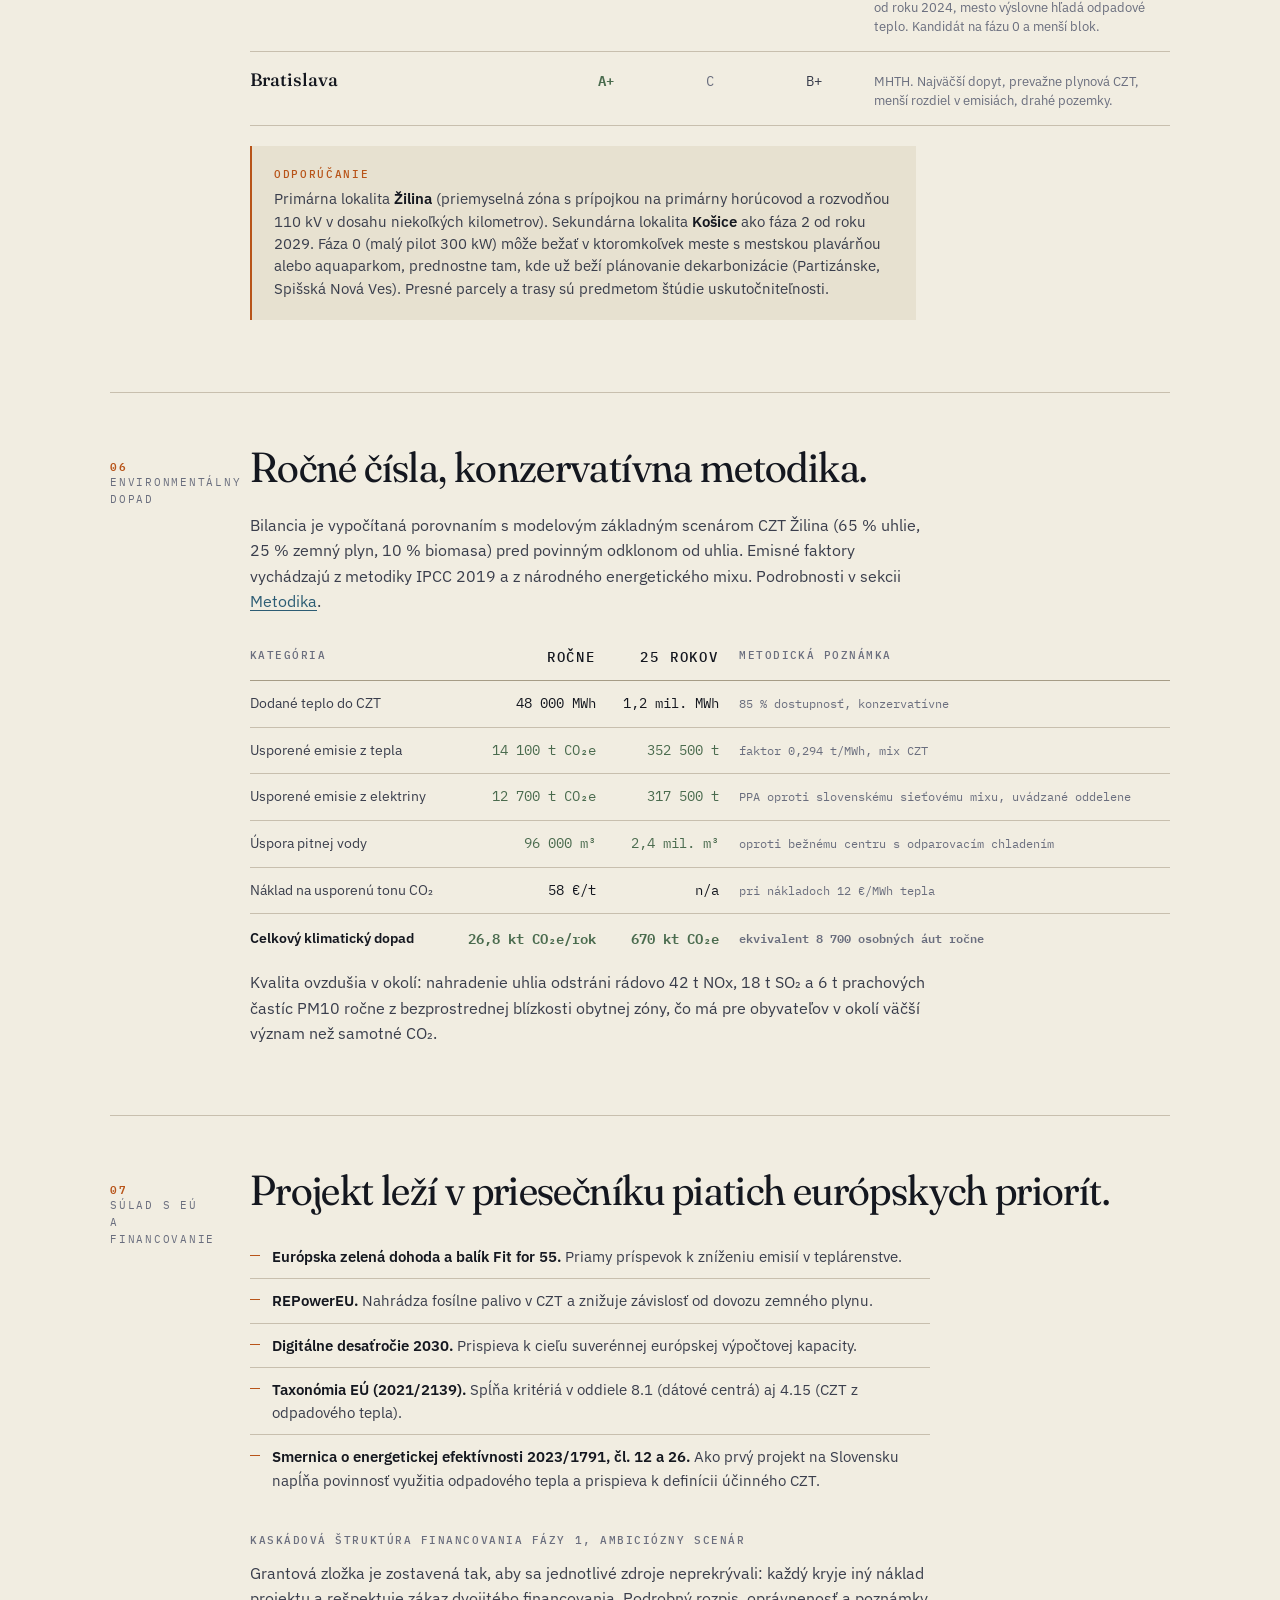
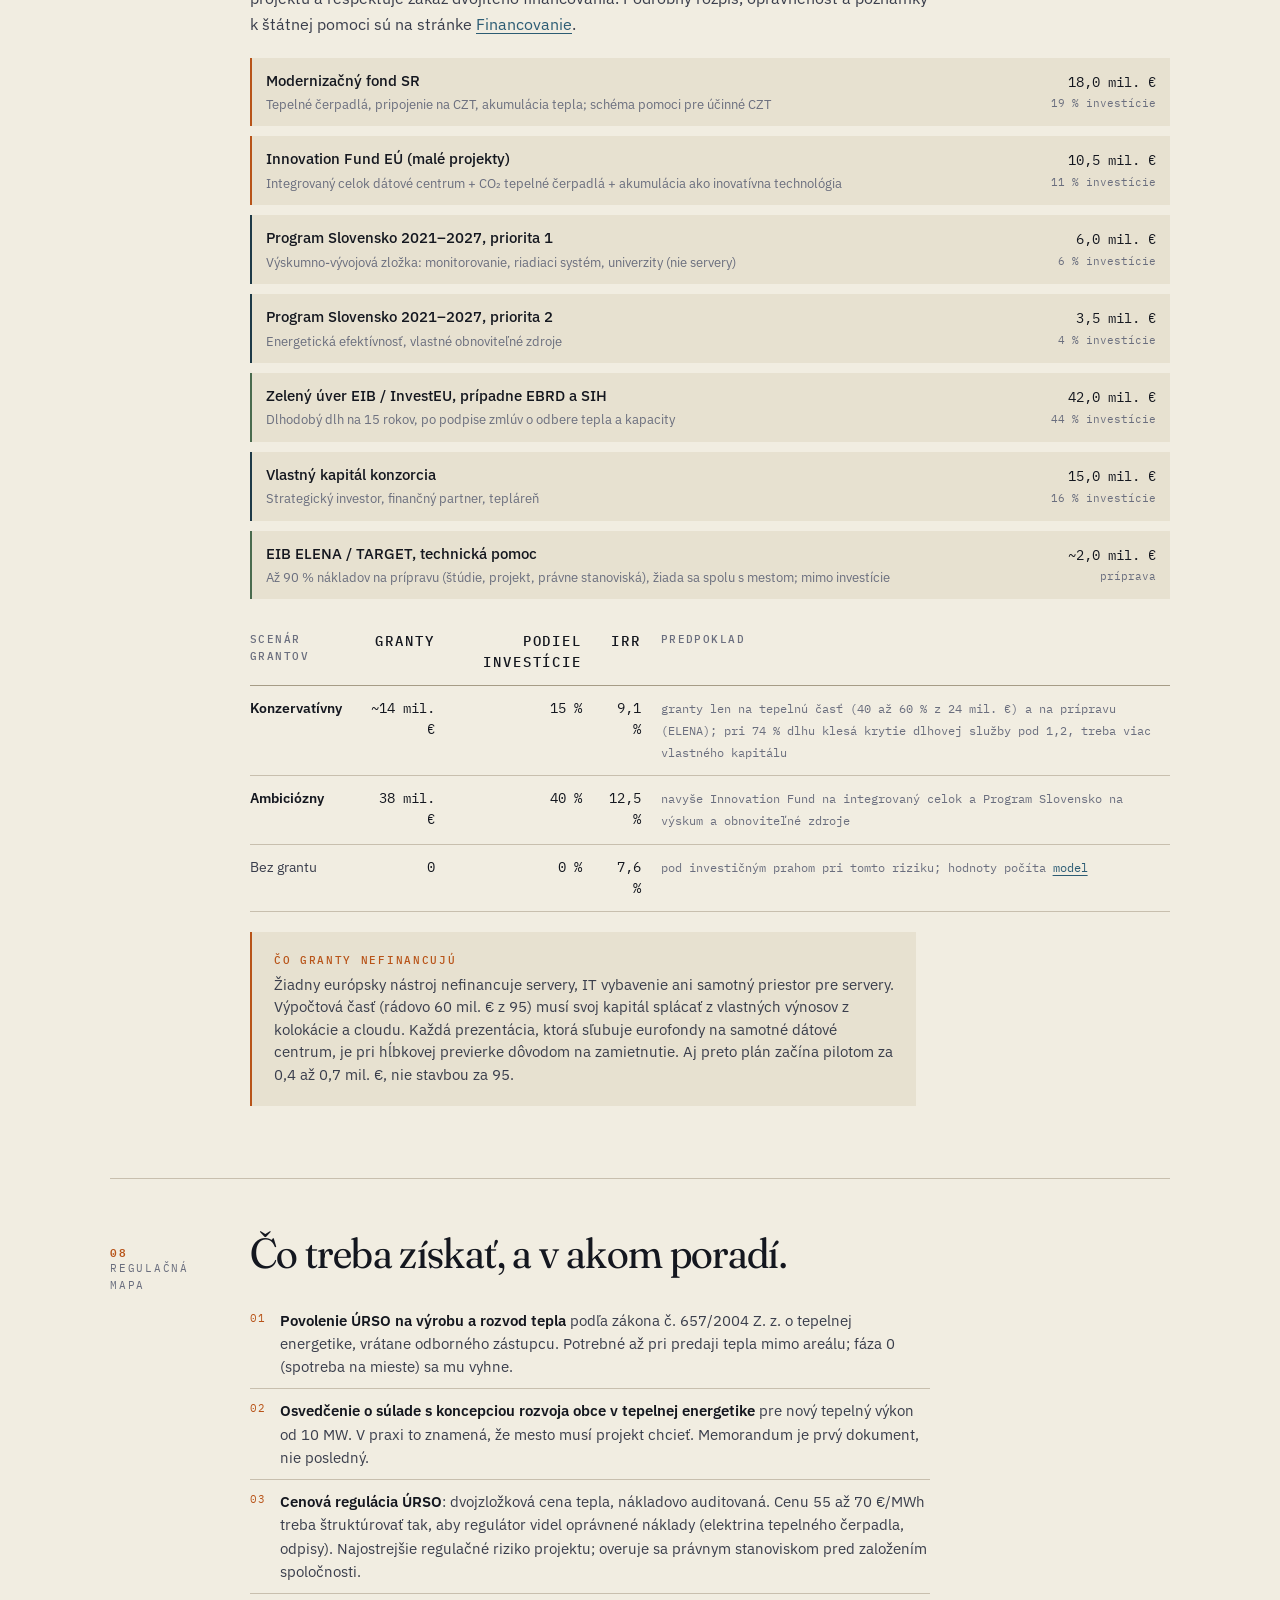
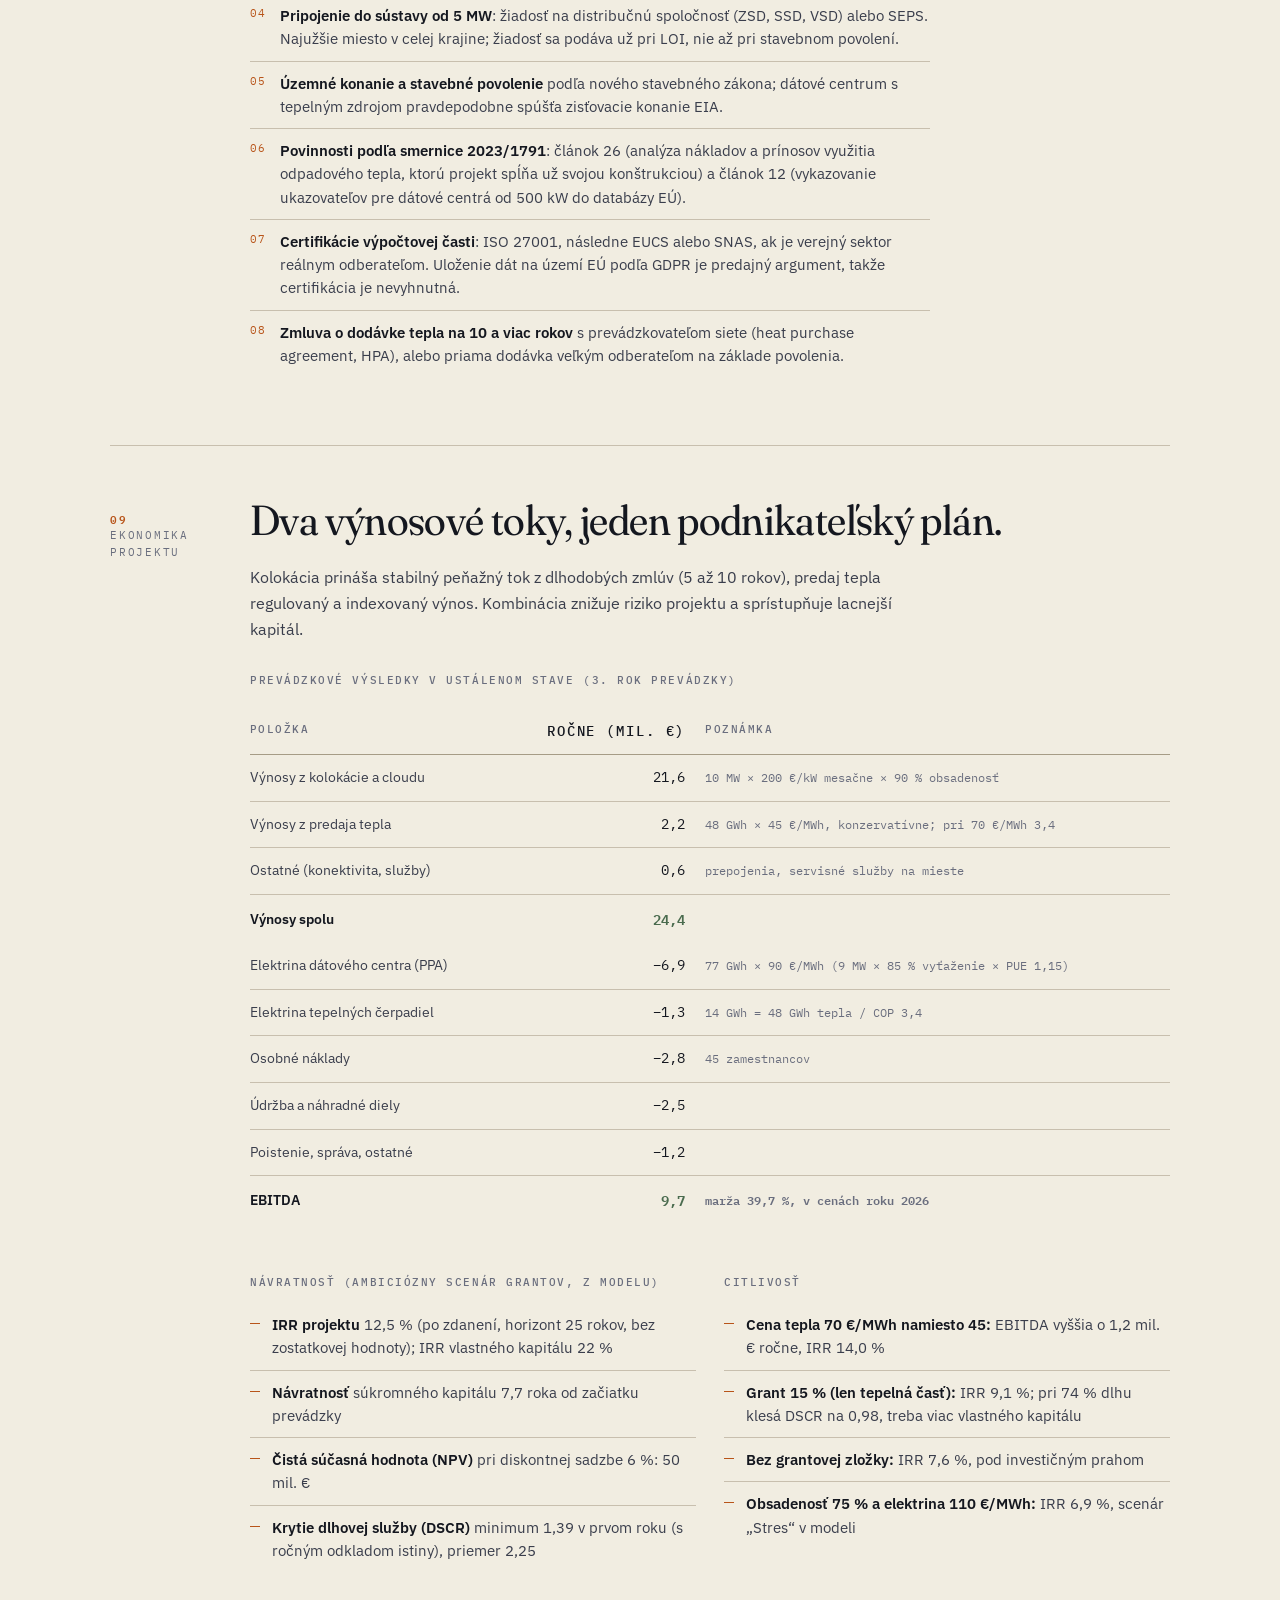
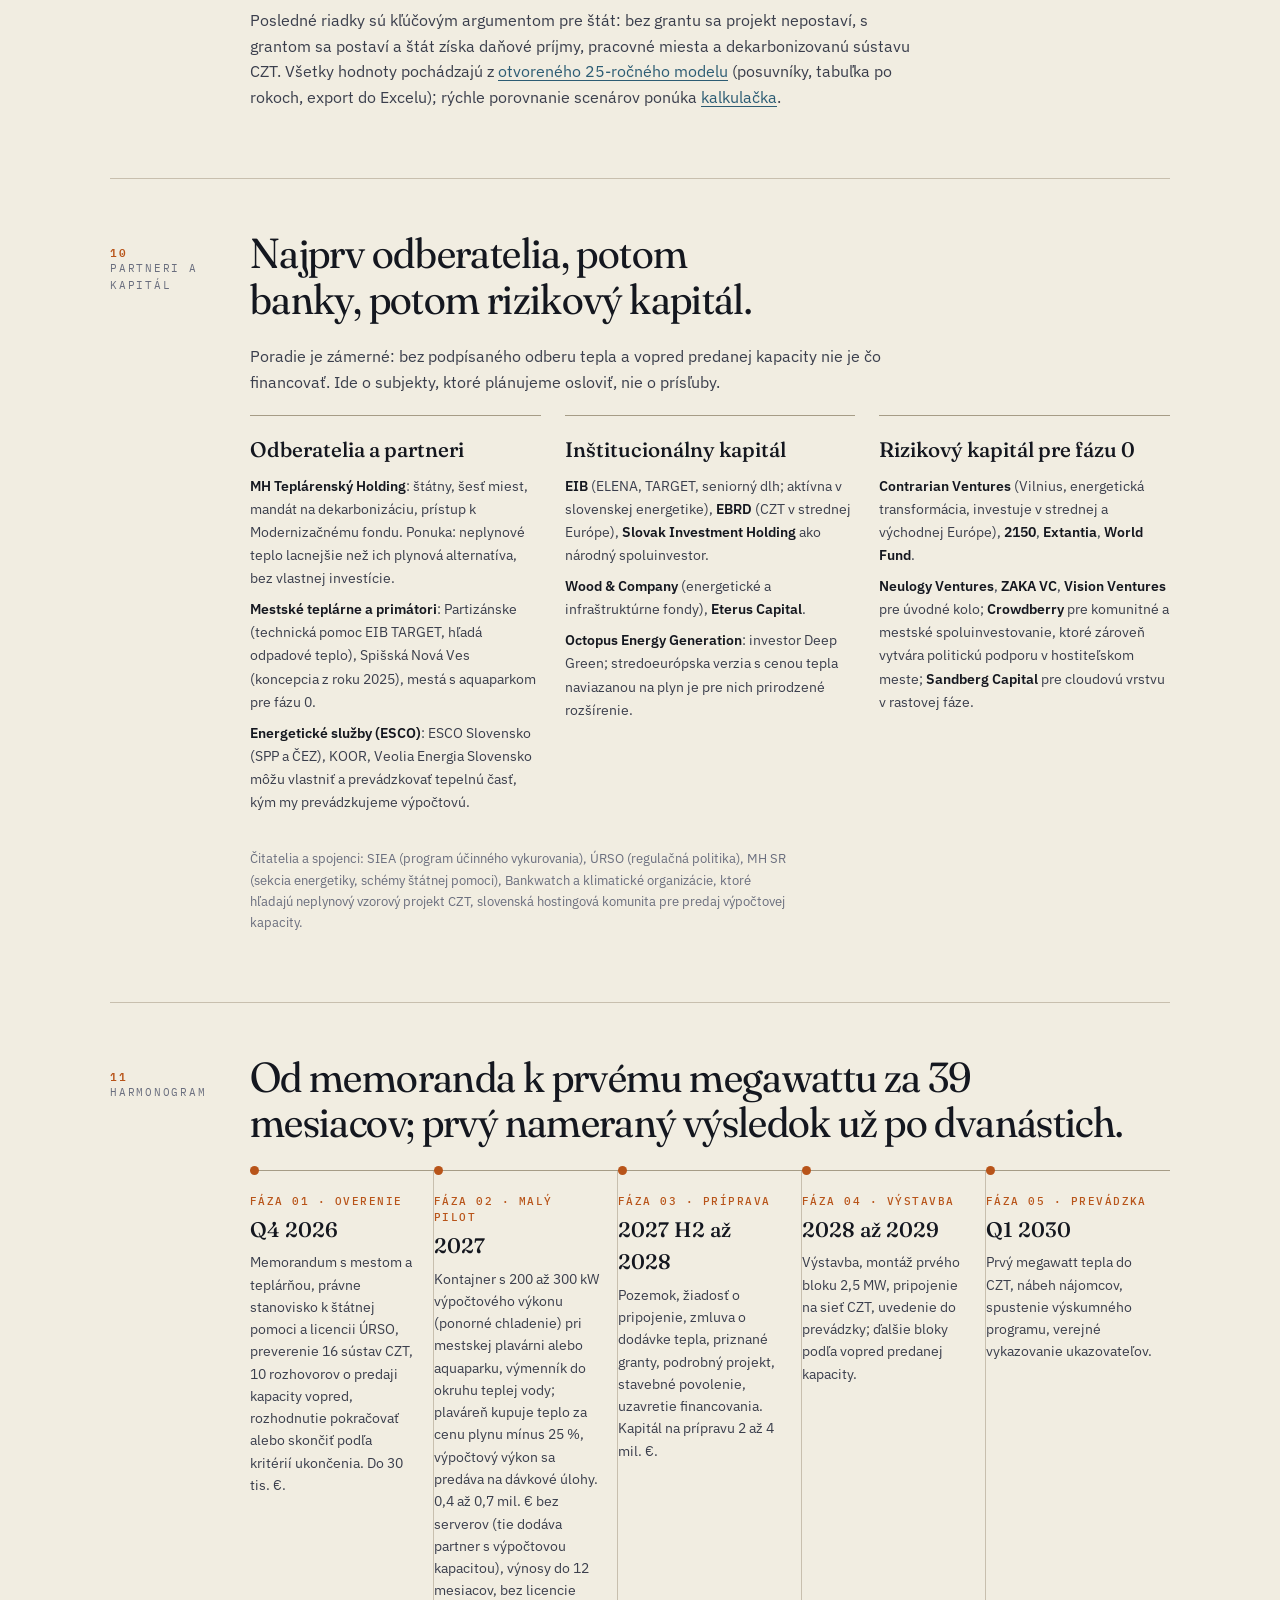
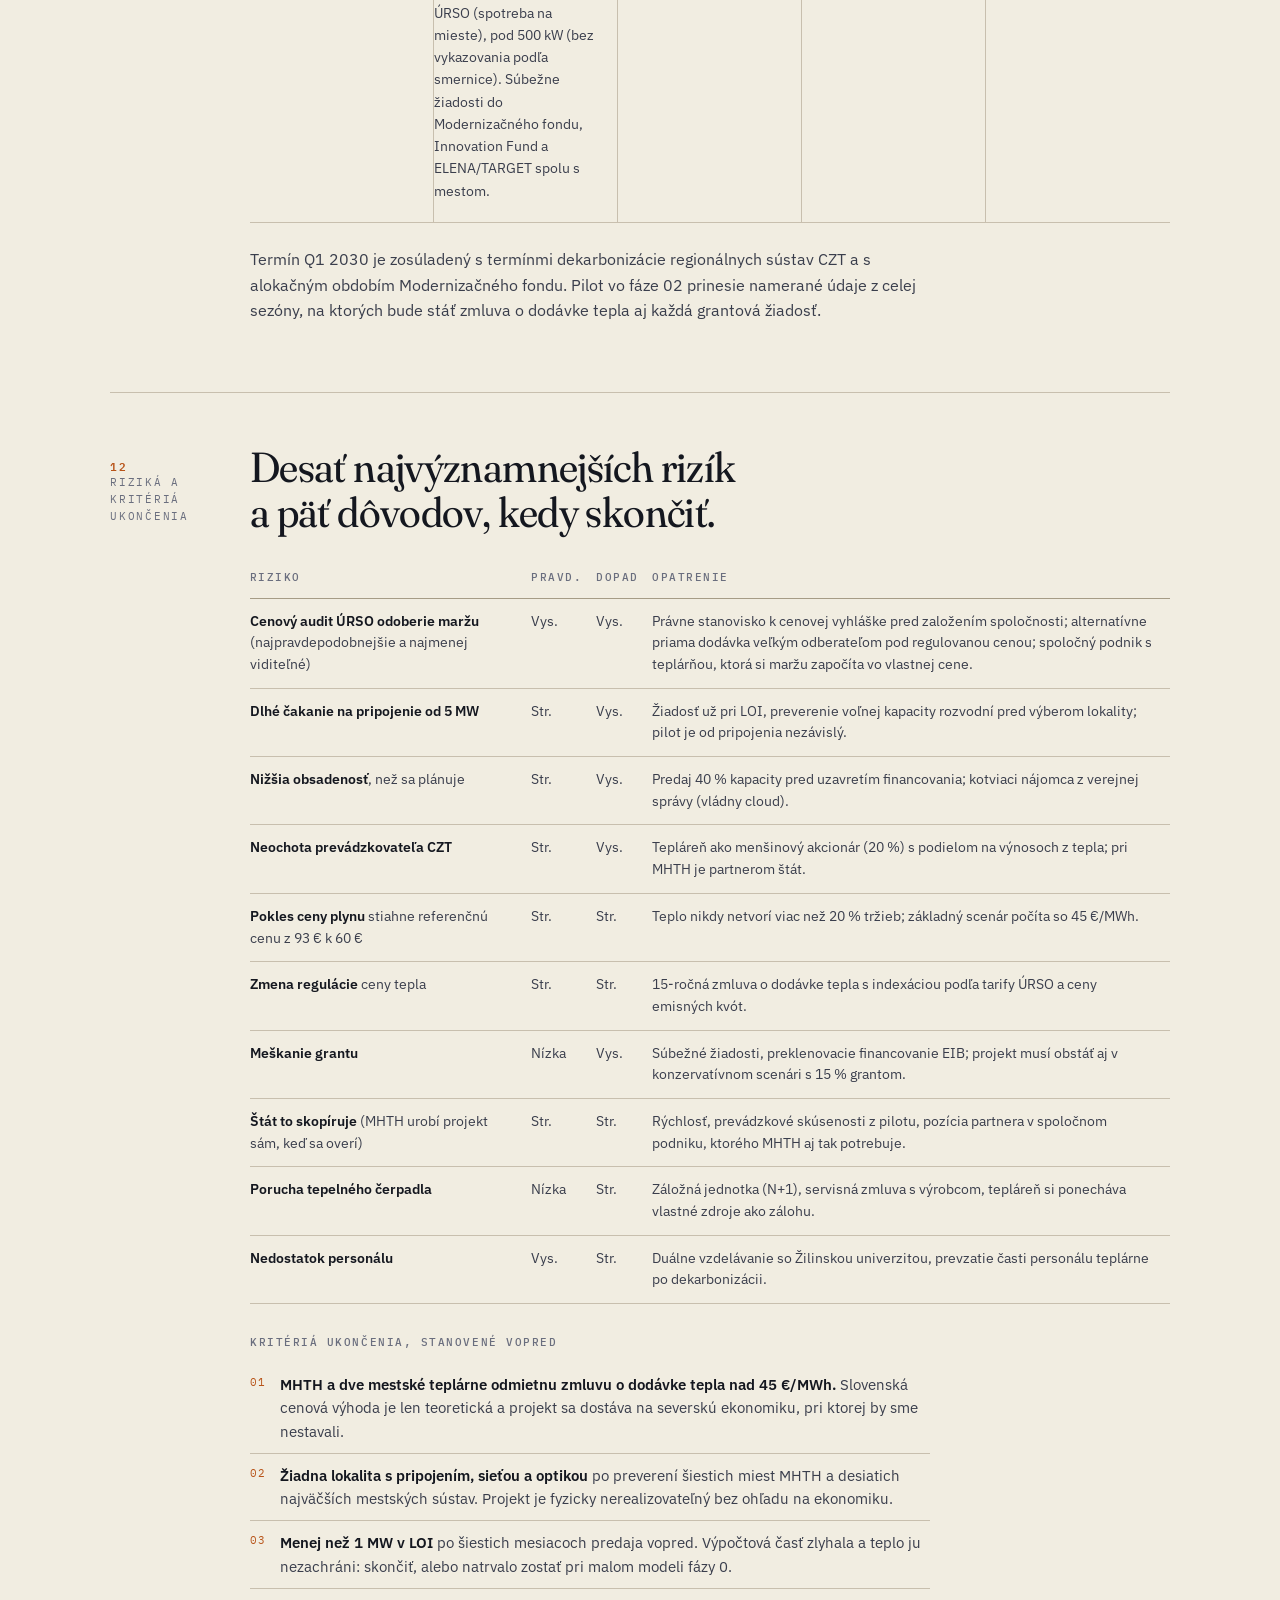
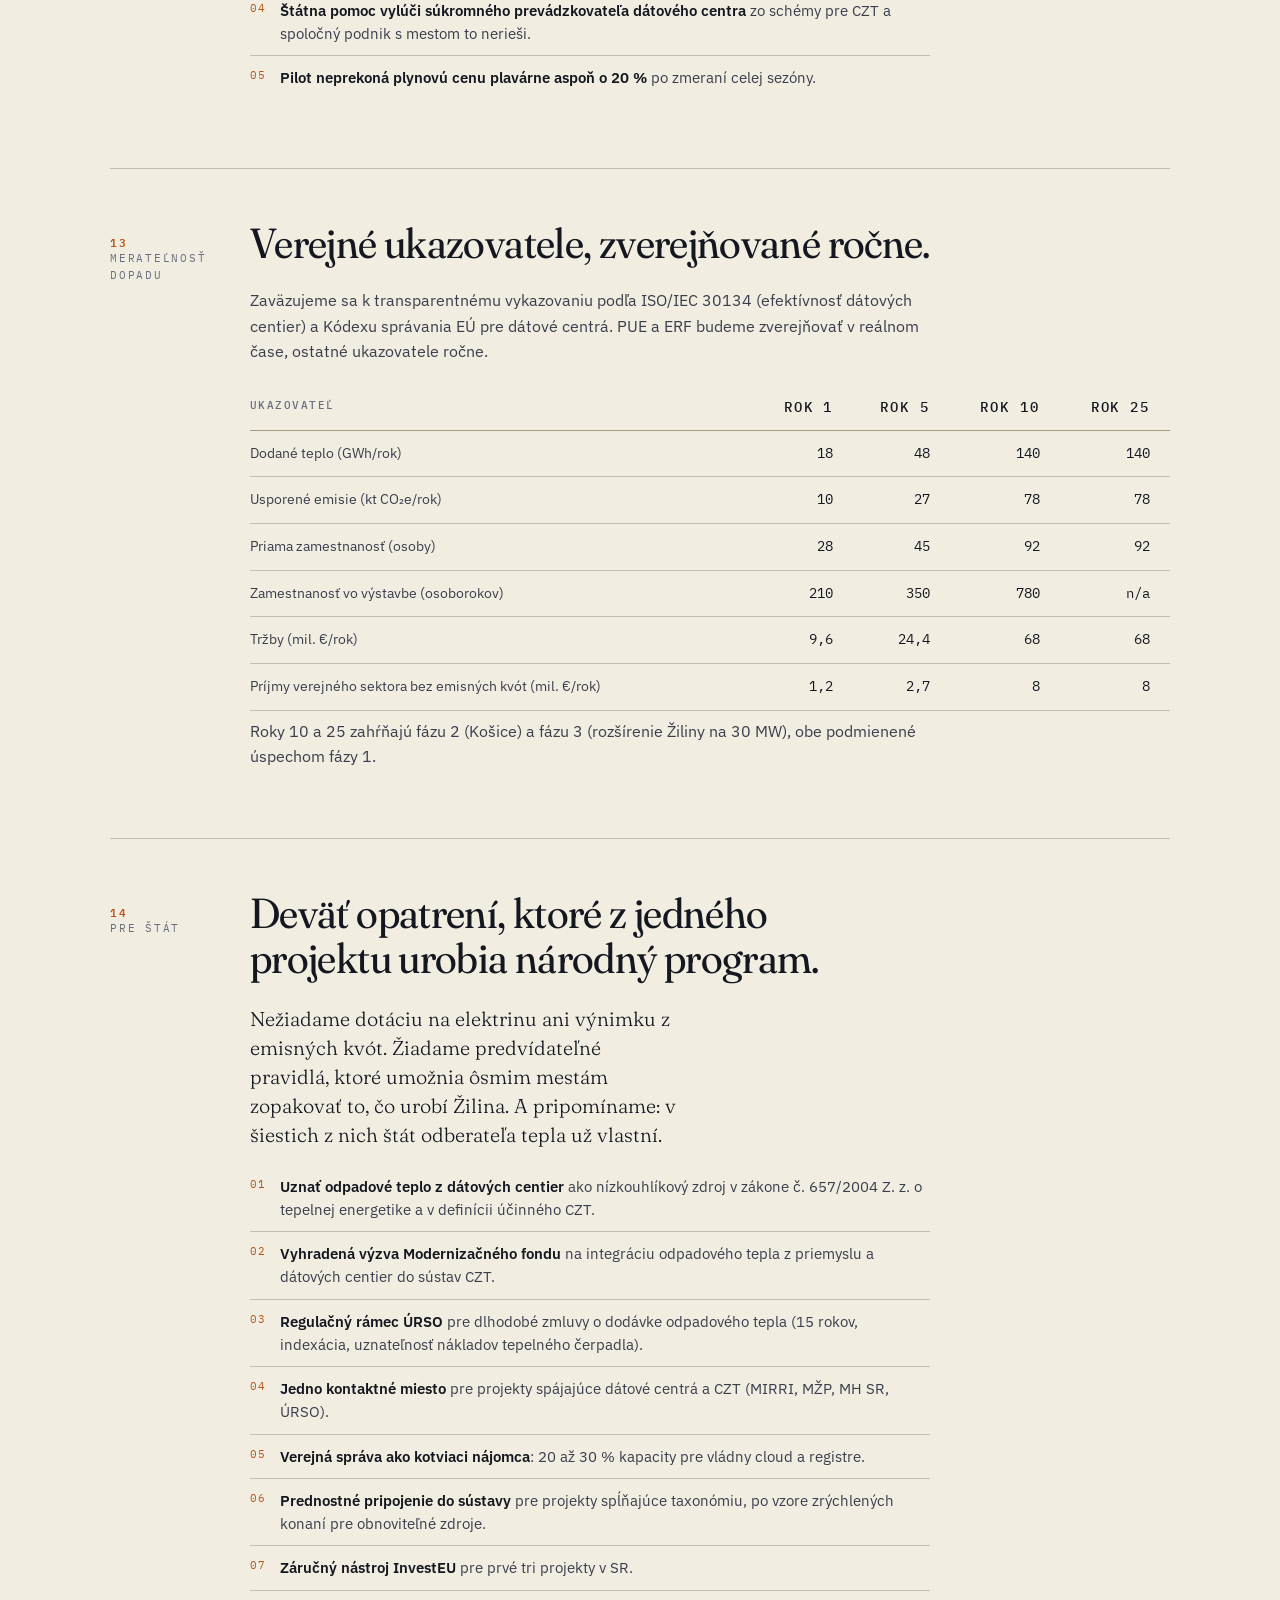
==== commit b0f43b3d: "v1.7: rozpočet pilotu podľa kusovníka (200 až 300 kW, 0,4 až 0,7 mil. € bez serverov), zakladatelia " ====
--- a/index.html
+++ b/index.html
@@ -78,7 +78,7 @@
     </div>
     <div class="callout primary">
       <span class="lbl">Stav projektu, bez prikrášľovania</span>
-      Dnes existuje tento návrh, model, dáta a znalosť fondov EÚ. Neexistuje pozemok, licencia, kotviaci nájomca ani podpísaná zmluva s teplárňou. Presne preto plán začína malým pilotom za menej ako pol milióna eur, nie stavbou za 95 miliónov: pilot mení „bez referencie“ na „jediný tím na Slovensku, ktorý to už urobil“.
+      Dnes existuje tento návrh, model, dáta a znalosť fondov EÚ. Neexistuje pozemok, licencia, kotviaci nájomca ani podpísaná zmluva s teplárňou. Presne preto plán začína malým pilotom rádovo za pol milióna eur, nie stavbou za 95 miliónov: pilot mení „bez referencie“ na „jediný tím na Slovensku, ktorý to už urobil“.
     </div>
   </div>
 </section>
@@ -275,7 +275,7 @@
     </div>
     <div class="callout">
       <span class="lbl">Čo granty nefinancujú</span>
-      Žiadny európsky nástroj nefinancuje servery, IT vybavenie ani samotný priestor pre servery. Výpočtová časť (rádovo 60 mil. € z 95) musí svoj kapitál splácať z vlastných výnosov z kolokácie a cloudu. Každá prezentácia, ktorá sľubuje eurofondy na samotné dátové centrum, je pri hĺbkovej previerke dôvodom na zamietnutie. Aj preto plán začína pilotom za 0,4 mil. €, nie stavbou za 95.
+      Žiadny európsky nástroj nefinancuje servery, IT vybavenie ani samotný priestor pre servery. Výpočtová časť (rádovo 60 mil. € z 95) musí svoj kapitál splácať z vlastných výnosov z kolokácie a cloudu. Každá prezentácia, ktorá sľubuje eurofondy na samotné dátové centrum, je pri hĺbkovej previerke dôvodom na zamietnutie. Aj preto plán začína pilotom za 0,4 až 0,7 mil. €, nie stavbou za 95.
     </div>
   </div>
 </section>
@@ -378,7 +378,7 @@
     <h2>Od memoranda k prvému megawattu za 39 mesiacov; prvý nameraný výsledok už po dvanástich.</h2>
     <div class="timeline">
       <div class="phase"><span class="p-t">Fáza 01 · Overenie</span><span class="p-y">Q4 2026</span><p>Memorandum s mestom a teplárňou, právne stanovisko k štátnej pomoci a licencii ÚRSO, preverenie 16 sústav CZT, 10 rozhovorov o predaji kapacity vopred, rozhodnutie pokračovať alebo skončiť podľa kritérií ukončenia. Do 30 tis. €.</p></div>
-      <div class="phase"><span class="p-t">Fáza 02 · Malý pilot</span><span class="p-y">2027</span><p>Kontajner s 300 kW výpočtového výkonu (ponorné chladenie) pri mestskej plavárni alebo aquaparku, výmenník do okruhu teplej vody; plaváreň kupuje teplo za cenu plynu mínus 25 %, výpočtový výkon sa predáva na dávkové úlohy. 0,35 až 0,45 mil. €, výnosy do 12 mesiacov, bez licencie ÚRSO (spotreba na mieste), pod 500 kW (bez vykazovania podľa smernice). Súbežne žiadosti do Modernizačného fondu, Innovation Fund a ELENA/TARGET spolu s mestom.</p></div>
+      <div class="phase"><span class="p-t">Fáza 02 · Malý pilot</span><span class="p-y">2027</span><p>Kontajner s 200 až 300 kW výpočtového výkonu (ponorné chladenie) pri mestskej plavárni alebo aquaparku, výmenník do okruhu teplej vody; plaváreň kupuje teplo za cenu plynu mínus 25 %, výpočtový výkon sa predáva na dávkové úlohy. 0,4 až 0,7 mil. € bez serverov (tie dodáva partner s výpočtovou kapacitou), výnosy do 12 mesiacov, bez licencie ÚRSO (spotreba na mieste), pod 500 kW (bez vykazovania podľa smernice). Súbežne žiadosti do Modernizačného fondu, Innovation Fund a ELENA/TARGET spolu s mestom.</p></div>
       <div class="phase"><span class="p-t">Fáza 03 · Príprava</span><span class="p-y">2027 H2 až 2028</span><p>Pozemok, žiadosť o pripojenie, zmluva o dodávke tepla, priznané granty, podrobný projekt, stavebné povolenie, uzavretie financovania. Kapitál na prípravu 2 až 4 mil. €.</p></div>
       <div class="phase"><span class="p-t">Fáza 04 · Výstavba</span><span class="p-y">2028 až 2029</span><p>Výstavba, montáž prvého bloku 2,5 MW, pripojenie na sieť CZT, uvedenie do prevádzky; ďalšie bloky podľa vopred predanej kapacity.</p></div>
       <div class="phase"><span class="p-t">Fáza 05 · Prevádzka</span><span class="p-y">Q1 2030</span><p>Prvý megawatt tepla do CZT, nábeh nájomcov, spustenie výskumného programu, verejné vykazovanie ukazovateľov.</p></div>
